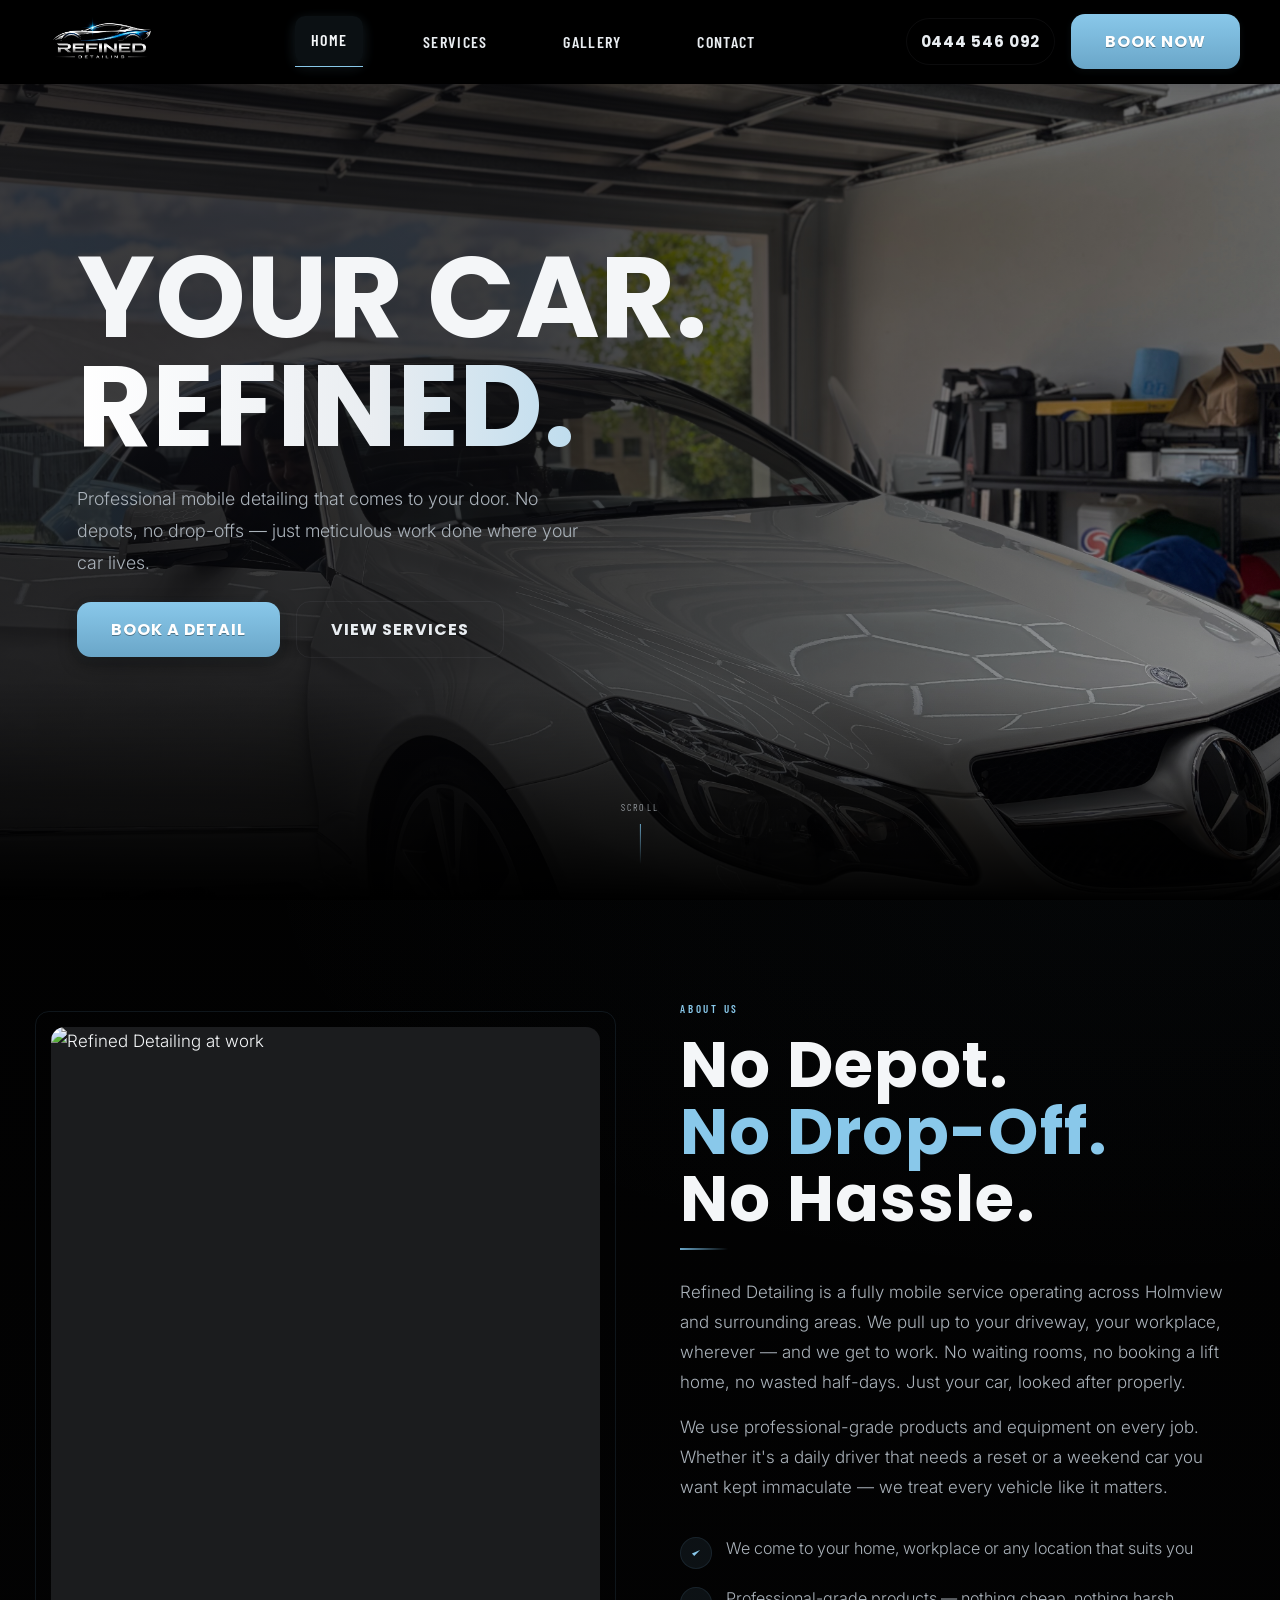
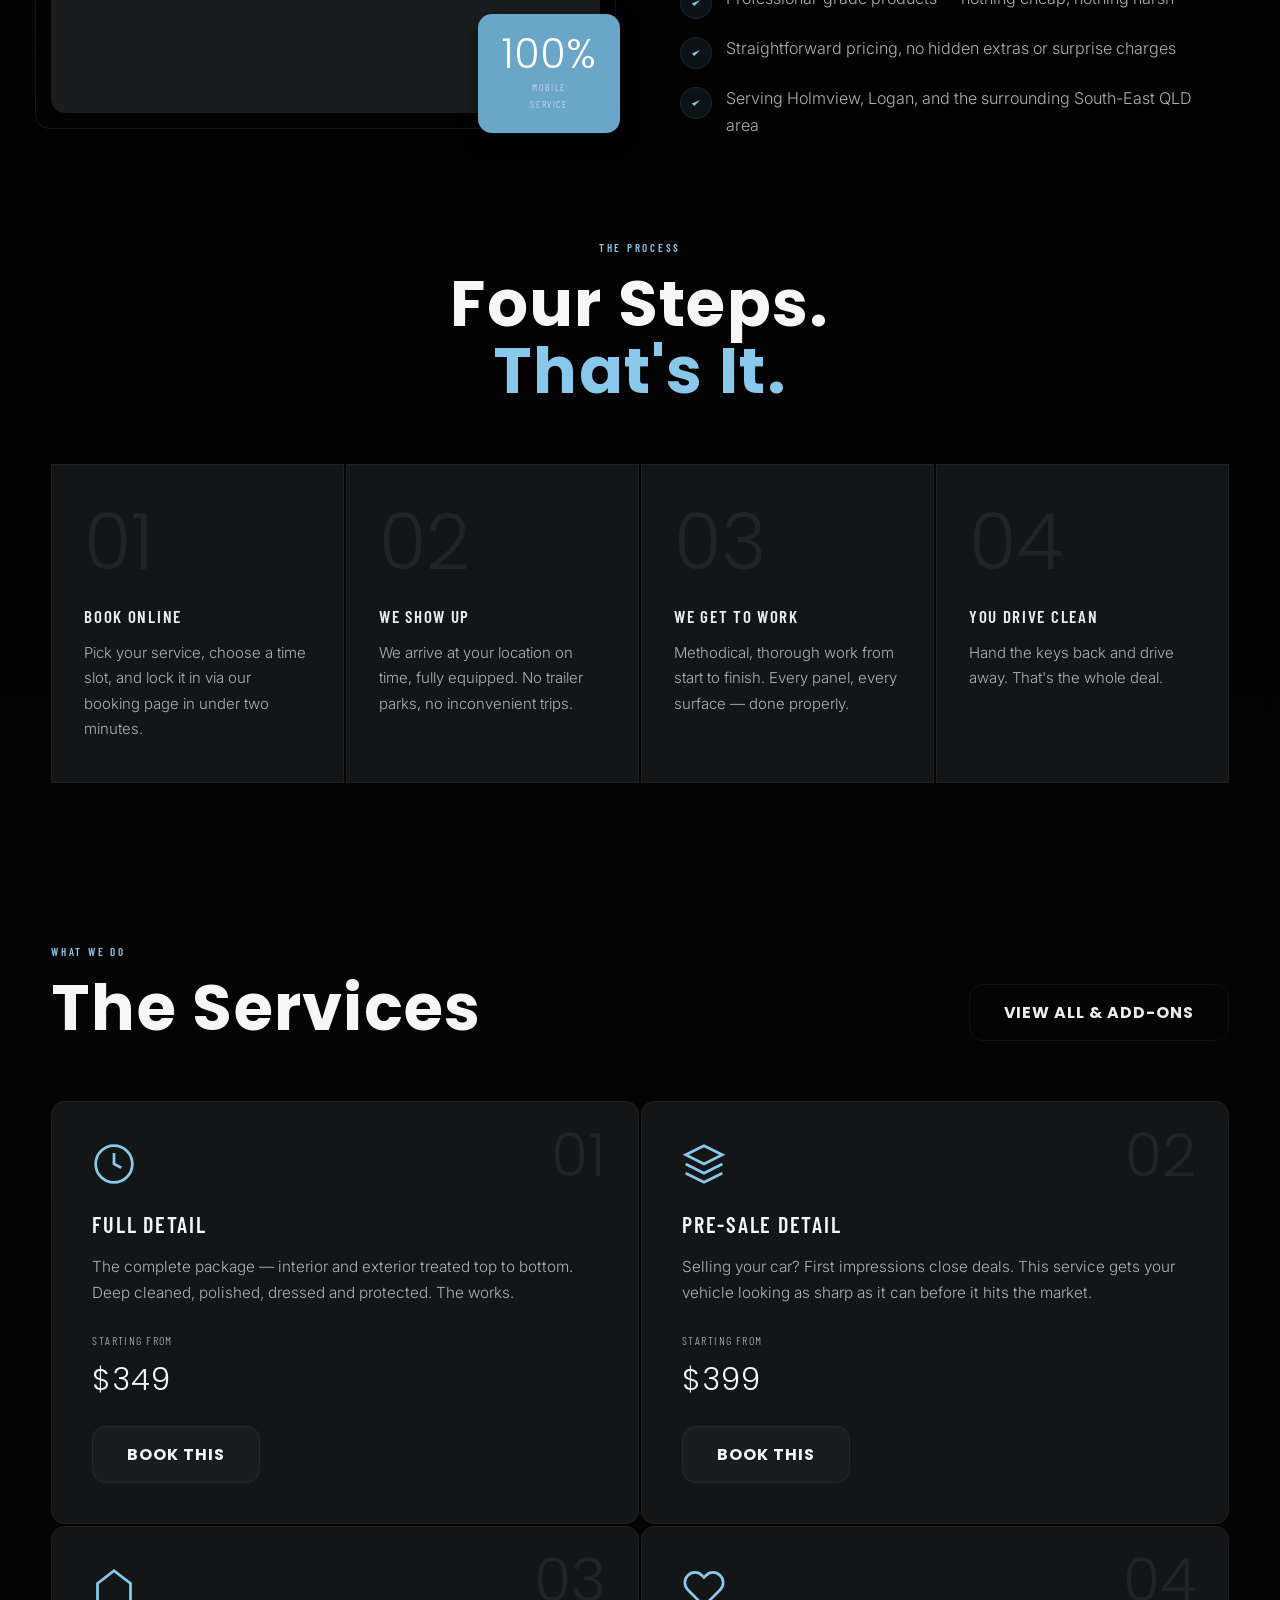
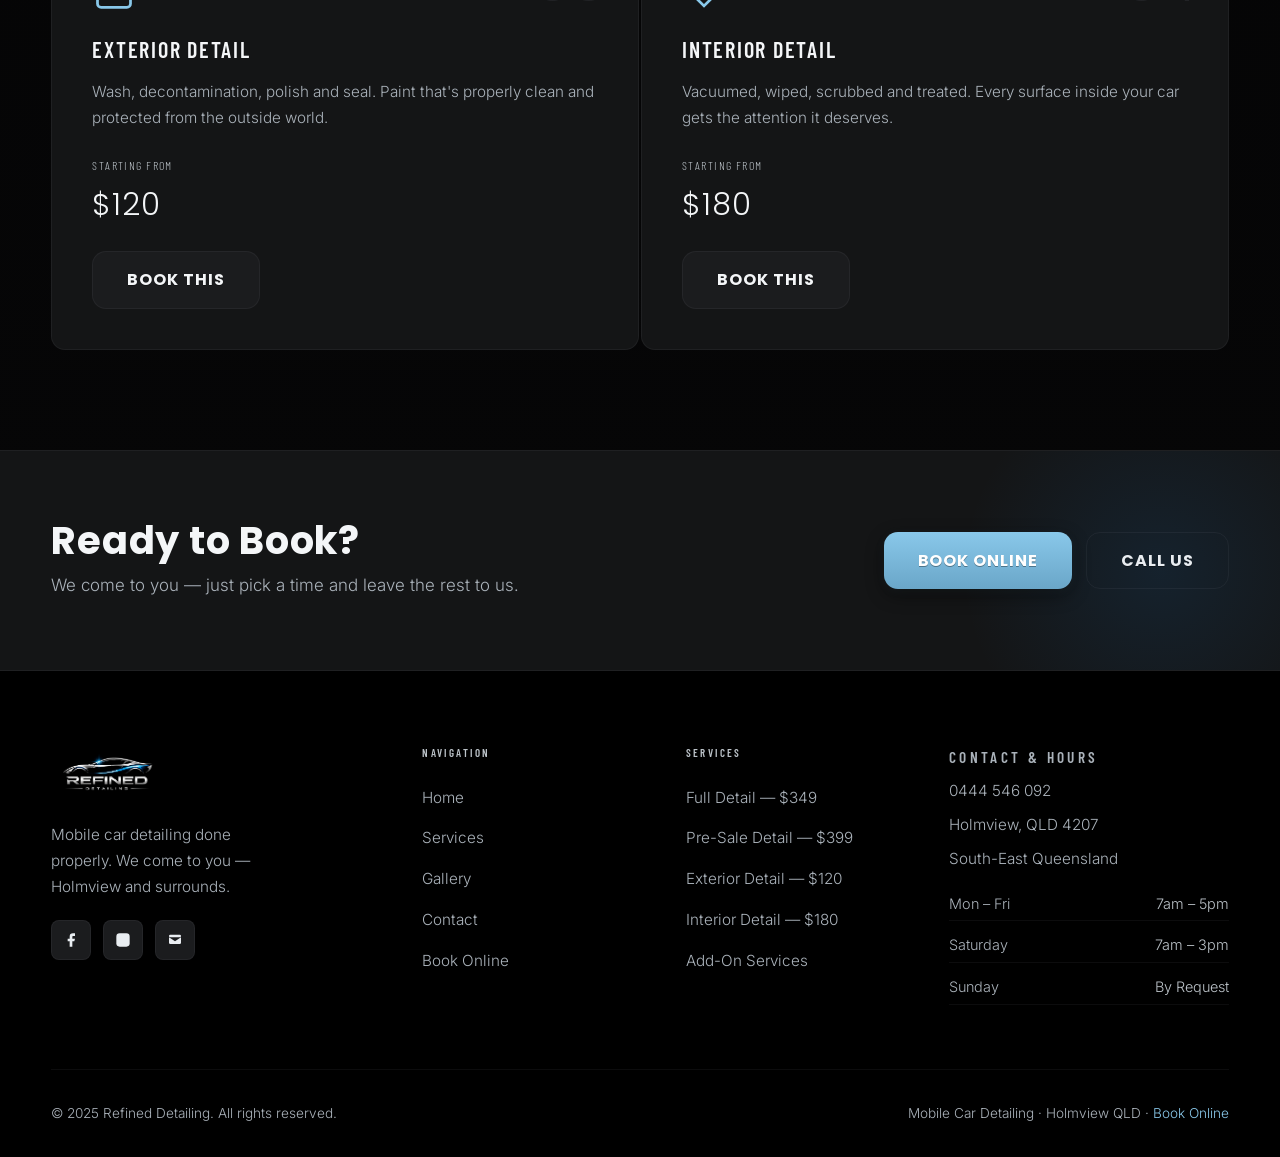
==== index.html @ c0182e7b "Add files via upload" ====
<!DOCTYPE html>
<html lang="en">
<head>
  <meta charset="UTF-8" />
  <meta name="viewport" content="width=device-width, initial-scale=1.0" />
  <title>Refined Detailing — Mobile Car Detailing, Holmview QLD</title>
  <meta name="description" content="Refined Detailing is a mobile car detailing service based in Holmview, QLD. We come to you — full details, paint enhancement, interior shampoo and more." />
  <link href="https://fonts.googleapis.com/css2?family=Inter:wght@300;400;600;700&family=Poppins:wght@500;700&family=Barlow+Condensed:wght@400;600&display=swap" rel="stylesheet">
  <link rel="stylesheet" href="styles.css" />
  <link rel="icon" href="/favicon.ico">
</head>
<body>

<!-- ── NAV ─────────────────────────────────────────────────── -->
<nav id="navbar">
  <div class="container nav-inner">
    <a href="index.html" class="nav-logo">
      <!-- PLACEHOLDER: logo.jpg -->
      <img src="logo.jpg" alt="Refined Detailing" onerror="this.style.display='none'; this.nextElementSibling.style.display='block';" />
      <span style="display:none; font-family:'Poppins',sans-serif; font-size:1.5rem; letter-spacing:0.06em; color:#f0f2f5;">Refined <span style="color:#3da0f5;">Detailing</span></span>
    </a>
    <ul class="nav-links">
      <li><a href="index.html">Home</a></li>
      <li><a href="services.html">Services</a></li>
      <li><a href="gallery.html">Gallery</a></li>
      <li><a href="contact.html">Contact</a></li>
    </ul>
    <div class="nav-cta">
      <a href="tel:0444546092" class="nav-phone btn btn-outline btn-phone">0444 546 092</a>
      <a href="https://picktime.com" target="_blank" rel="noopener" class="btn btn-primary">Book Now</a>
    </div>
    <button class="hamburger" id="hamburger" aria-label="Menu" aria-controls="mobileMenu" aria-expanded="false" type="button">
      <span></span><span></span><span></span>
    </button>
  </div>
</nav>

<!-- ── MOBILE MENU ─────────────────────────────────────────── -->
<div class="mobile-menu" id="mobileMenu">
  <a href="index.html">Home</a>
  <a href="services.html">Services</a>
  <a href="gallery.html">Gallery</a>
  <a href="contact.html">Contact</a>
  <a href="https://picktime.com" target="_blank" rel="noopener" class="btn btn-primary">Book Now</a>
</div>

<!-- ── HERO ────────────────────────────────────────────────── -->
<section class="hero">
  <!-- Hero video: uses local `her-banner.mov`. Falls back to a poster image if video unavailable. -->
  <video class="hero-video" autoplay muted loop playsinline preload="metadata" poster="home-banner.jpg" aria-hidden="true">
    <source src="hero-banner.mp4" type="video/quicktime">
    <!-- Fallback image for very old browsers -->
    <img src="home-banner.jpg" alt="Refined Detailing" />
  </video>
  <div class="hero-overlay"></div>
  <div class="hero-overlay-bottom"></div>

  <div class="container hero-content">
    <h1 class="hero-title reveal reveal-delay-1">
      YOUR CAR.<br>
      <span class="chrome-text">REFINED.</span>
    </h1>
    <p class="hero-desc reveal reveal-delay-2">
      Professional mobile detailing that comes to your door. No depots, no drop-offs — just meticulous work done where your car lives.
    </p>
    <div class="hero-actions reveal reveal-delay-3">
      <a href="https://picktime.com" target="_blank" rel="noopener" class="btn btn-primary">Book a Detail</a>
      <a href="services.html" class="btn btn-outline">View Services</a>
    </div>
  </div>

  <div class="hero-scroll">
    <span>Scroll</span>
    <div class="scroll-line"></div>
  </div>
</section>

<!-- Stats removed as requested -->

<!-- ── ABOUT ────────────────────────────────────────────────── -->
<section class="section" id="about">
  <div class="container">
    <div class="about-grid">
      <div class="about-image-wrap reveal">
        <!-- PLACEHOLDER: about-team.jpg — detailer at work, close-up of hands applying product or buffing a panel, natural light, real feel -->
        <img
          class="about-img"
          src="https://images.pexels.com/photos/3807517/pexels-photo-3807517.jpeg?auto=compress&cs=tinysrgb&w=800"
          alt="Refined Detailing at work"
          loading="lazy"
        />
        <div class="about-badge">
          <div class="about-badge-num">100%</div>
          <div class="about-badge-text">Mobile<br>Service</div>
        </div>
      </div>

      <div class="about-text reveal reveal-delay-2">
        <span class="label">About Us</span>
        <h2 class="heading">No Depot.<br><span>No Drop-Off.</span><br>No Hassle.</h2>
        <div class="chrome-line"></div>
        <p class="body-text">
          Refined Detailing is a fully mobile service operating across Holmview and surrounding areas. We pull up to your driveway, your workplace, wherever — and we get to work. No waiting rooms, no booking a lift home, no wasted half-days. Just your car, looked after properly.
        </p>
        <p class="body-text" style="margin-top:16px;">
          We use professional-grade products and equipment on every job. Whether it's a daily driver that needs a reset or a weekend car you want kept immaculate — we treat every vehicle like it matters.
        </p>
        <div class="about-points">
          <div class="about-point">
            <div class="about-point-icon">
              <svg viewBox="0 0 24 24"><path d="M5 13l4 4L19 7"/></svg>
            </div>
            <p>We come to your home, workplace or any location that suits you</p>
          </div>
          <div class="about-point">
            <div class="about-point-icon">
              <svg viewBox="0 0 24 24"><path d="M5 13l4 4L19 7"/></svg>
            </div>
            <p>Professional-grade products — nothing cheap, nothing harsh</p>
          </div>
          <div class="about-point">
            <div class="about-point-icon">
              <svg viewBox="0 0 24 24"><path d="M5 13l4 4L19 7"/></svg>
            </div>
            <p>Straightforward pricing, no hidden extras or surprise charges</p>
          </div>
          <div class="about-point">
            <div class="about-point-icon">
              <svg viewBox="0 0 24 24"><path d="M5 13l4 4L19 7"/></svg>
            </div>
            <p>Serving Holmview, Logan, and the surrounding South-East QLD area</p>
          </div>
        </div>
      </div>
    </div>
  </div>
</section>

<!-- ── HOW IT WORKS ─────────────────────────────────────────── -->
<section class="section-sm" style="padding-top:0;">
  <div class="container">
    <div style="text-align:center; margin-bottom:20px;" class="reveal">
      <span class="label">The Process</span>
      <h2 class="heading">Four Steps.<br><span>That's It.</span></h2>
    </div>
    <div class="process-steps">
      <div class="process-step reveal">
        <span class="process-step-num">01</span>
        <div class="process-step-title">Book Online</div>
        <p>Pick your service, choose a time slot, and lock it in via our booking page in under two minutes.</p>
      </div>
      <div class="process-step reveal reveal-delay-1">
        <span class="process-step-num">02</span>
        <div class="process-step-title">We Show Up</div>
        <p>We arrive at your location on time, fully equipped. No trailer parks, no inconvenient trips.</p>
      </div>
      <div class="process-step reveal reveal-delay-2">
        <span class="process-step-num">03</span>
        <div class="process-step-title">We Get to Work</div>
        <p>Methodical, thorough work from start to finish. Every panel, every surface — done properly.</p>
      </div>
      <div class="process-step reveal reveal-delay-3">
        <span class="process-step-num">04</span>
        <div class="process-step-title">You Drive Clean</div>
        <p>Hand the keys back and drive away. That's the whole deal.</p>
      </div>
    </div>
  </div>
</section>

<!-- ── SERVICES PREVIEW ─────────────────────────────────────── -->
<section class="section">
  <div class="container">
    <div style="display:flex; justify-content:space-between; align-items:flex-end; flex-wrap:wrap; gap:20px; margin-bottom:48px;" class="reveal">
      <div>
        <span class="label">What We Do</span>
        <h2 class="heading">The Services</h2>
      </div>
      <a href="services.html" class="btn btn-outline">View All &amp; Add-Ons</a>
    </div>
    <div class="services-preview-grid">

      <div class="service-card reveal">
        <span class="service-card-number">01</span>
        <div class="service-card-icon">
          <svg viewBox="0 0 24 24"><circle cx="12" cy="12" r="10"/><path d="M12 6v6l4 2"/></svg>
        </div>
        <div class="service-card-name">Full Detail</div>
        <p class="service-card-desc">The complete package — interior and exterior treated top to bottom. Deep cleaned, polished, dressed and protected. The works.</p>
        <div class="service-card-price">
          <span class="price-from">Starting from</span>
          $349
        </div>
        <a href="services.html#booking" style="display:inline-flex; margin-top:20px;" class="btn btn-dark">Book This</a>
      </div>

      <div class="service-card reveal reveal-delay-1">
        <span class="service-card-number">02</span>
        <div class="service-card-icon">
          <svg viewBox="0 0 24 24"><path d="M12 2L2 7l10 5 10-5-10-5z"/><path d="M2 17l10 5 10-5M2 12l10 5 10-5"/></svg>
        </div>
        <div class="service-card-name">Pre-Sale Detail</div>
        <p class="service-card-desc">Selling your car? First impressions close deals. This service gets your vehicle looking as sharp as it can before it hits the market.</p>
        <div class="service-card-price">
          <span class="price-from">Starting from</span>
          $399
        </div>
        <a href="services.html#booking" style="display:inline-flex; margin-top:20px;" class="btn btn-dark">Book This</a>
      </div>

      <div class="service-card reveal reveal-delay-2">
        <span class="service-card-number">03</span>
        <div class="service-card-icon">
          <svg viewBox="0 0 24 24"><path d="M3 9l9-7 9 7v11a2 2 0 01-2 2H5a2 2 0 01-2-2z"/></svg>
        </div>
        <div class="service-card-name">Exterior Detail</div>
        <p class="service-card-desc">Wash, decontamination, polish and seal. Paint that's properly clean and protected from the outside world.</p>
        <div class="service-card-price">
          <span class="price-from">Starting from</span>
          $120
        </div>
        <a href="services.html#booking" style="display:inline-flex; margin-top:20px;" class="btn btn-dark">Book This</a>
      </div>

      <div class="service-card reveal reveal-delay-3">
        <span class="service-card-number">04</span>
        <div class="service-card-icon">
          <svg viewBox="0 0 24 24"><path d="M20.84 4.61a5.5 5.5 0 00-7.78 0L12 5.67l-1.06-1.06a5.5 5.5 0 00-7.78 7.78l1.06 1.06L12 21.23l7.78-7.78 1.06-1.06a5.5 5.5 0 000-7.78z"/></svg>
        </div>
        <div class="service-card-name">Interior Detail</div>
        <p class="service-card-desc">Vacuumed, wiped, scrubbed and treated. Every surface inside your car gets the attention it deserves.</p>
        <div class="service-card-price">
          <span class="price-from">Starting from</span>
          $180
        </div>
        <a href="services.html#booking" style="display:inline-flex; margin-top:20px;" class="btn btn-dark">Book This</a>
      </div>

    </div>
  </div>
</section>

<!-- ── CTA BANNER ──────────────────────────────────────────── -->
<div class="cta-banner">
  <div class="container cta-banner-inner">
    <div class="cta-banner-text reveal">
      <h2 class="heading">Ready to Book?</h2>
      <p>We come to you — just pick a time and leave the rest to us.</p>
    </div>
    <div class="cta-banner-actions reveal reveal-delay-1">
      <a href="https://picktime.com" target="_blank" rel="noopener" class="btn btn-primary">Book Online</a>
      <a href="tel:0444546092" class="btn btn-outline">Call Us</a>
    </div>
  </div>
</div>

<!-- ── FOOTER ──────────────────────────────────────────────── -->
<footer>
  <div class="container">
    <div class="footer-grid">

      <div>
        <div class="footer-logo">
          <!-- PLACEHOLDER: logo.jpg -->
          <img src="logo.jpg" alt="Refined Detailing" onerror="this.style.display='none';" />
        </div>
        <p class="footer-tagline">Mobile car detailing done properly. We come to you — Holmview and surrounds.</p>
        <div class="social-links" style="margin-top:20px;">
          <a href="https://facebook.com/refineddetailing" target="_blank" rel="noopener noreferrer" class="social-link" aria-label="Facebook">
            <svg viewBox="0 0 24 24" aria-hidden="true"><path d="M18 2h-3a5 5 0 00-5 5v3H7v4h3v8h4v-8h3l1-4h-4V7a1 1 0 011-1h3z"/></svg>
          </a>
          <a href="https://instagram.com/refineddetailing" target="_blank" rel="noopener noreferrer" class="social-link" aria-label="Instagram">
            <svg viewBox="0 0 24 24" aria-hidden="true"><rect x="2" y="2" width="20" height="20" rx="5" ry="5"/><path d="M16 11.37A4 4 0 1112.63 8 4 4 0 0116 11.37z"/><line x1="17.5" y1="6.5" x2="17.51" y2="6.5"/></svg>
          </a>
          <a href="mailto:info@refineddetailing.com" class="social-link" aria-label="Email">
            <svg viewBox="0 0 24 24" aria-hidden="true"><path d="M3 8l9 6 9-6v8a2 2 0 0 1-2 2H5a2 2 0 0 1-2-2z"/><path d="M21 6a2 2 0 0 1-2 2H5a2 2 0 0 1-2-2V6a2 2 0 0 1 2-2h14a2 2 0 0 1 2 2z"/></svg>
          </a>
        </div>
      </div>

      <div>
        <p class="footer-heading">Navigation</p>
        <ul class="footer-links">
          <li><a href="index.html">Home</a></li>
          <li><a href="services.html">Services</a></li>
          <li><a href="gallery.html">Gallery</a></li>
          <li><a href="contact.html">Contact</a></li>
          <li><a href="https://picktime.com" target="_blank" rel="noopener">Book Online</a></li>
        </ul>
      </div>

      <div>
        <p class="footer-heading">Services</p>
        <ul class="footer-links">
          <li><a href="services.html">Full Detail — $349</a></li>
          <li><a href="services.html">Pre-Sale Detail — $399</a></li>
          <li><a href="services.html">Exterior Detail — $120</a></li>
          <li><a href="services.html">Interior Detail — $180</a></li>
          <li><a href="services.html">Add-On Services</a></li>
        </ul>
      </div>

      <div class="footer-contact">
        <p class="footer-heading">Contact &amp; Hours</p>
        <p><a href="tel:0444546092">0444 546 092</a></p>
        <p>Holmview, QLD 4207</p>
        <p>South-East Queensland</p>
        <div class="footer-hours-grid" style="margin-top:16px;">
          <p>Mon – Fri <span>7am – 5pm</span></p>
          <p>Saturday <span>7am – 3pm</span></p>
          <p>Sunday <span>By Request</span></p>
        </div>
      </div>

    </div>

    <div class="footer-bottom">
      <p>&copy; 2025 Refined Detailing. All rights reserved.</p>
      <p>Mobile Car Detailing · Holmview QLD · <a href="https://picktime.com" target="_blank" rel="noopener">Book Online</a></p>
    </div>
  </div>
</footer>

<script src="main.js"></script>
</body>
</html>
---- styles.css ----
/* ============================================================
   REFINED DETAILING — styles.css
   ============================================================ */

@import url('https://fonts.googleapis.com/css2?family=Inter:wght@300;400;600;700&family=Poppins:wght@500;700&family=Barlow+Condensed:wght@400;600&display=swap');

/* ── CSS Variables ─────────────────────────────────────────── */
:root {
  /* darker, slightly warmer base for a refined metallic look */
  --black:       #000000;
  --dark:        #070708;
  --dark-2:      #141516;
  --dark-3:      #1b1c1e;
  --dark-4:      #222326;

  /* chrome/metal tones */
  --chrome:      #e9edf1;
  --chrome-dim:  #bcc3c9;

  /* muted steel-blue accent (subtle, not neon) */
  --blue:        #6aa6c8;
  --blue-bright: #89c8ea;
  --blue-glow:   rgba(137,200,234,0.08);
  --blue-glow-strong: rgba(137,200,234,0.18);

  --white:       #f4f6f8;
  --white-dim:   #aab2ba;
  --border:      rgba(200, 205, 214, 0.06);
  --border-blue: rgba(106,166,200,0.12);

  --font-display: 'Poppins', sans-serif;
  --font-cond:    'Barlow Condensed', sans-serif;
  --font-body:    'Inter', sans-serif;

  --radius:    8px;
  --radius-lg: 14px;
  --transition: 0.28s cubic-bezier(0.4, 0, 0.2, 1);
  --nav-h:     84px;
}

/* ── Reset ──────────────────────────────────────────────────── */
*, *::before, *::after { box-sizing: border-box; margin: 0; padding: 0; }

html { scroll-behavior: smooth; font-size: 17px; }

body {
  background: radial-gradient(800px 400px at 12% 10%, rgba(137,200,234,0.04), transparent),
              radial-gradient(900px 420px at 88% 20%, rgba(106,166,200,0.03), transparent),
              linear-gradient(180deg, var(--black) 0%, var(--dark) 100%);
  color: var(--white);
  font-family: var(--font-body);
  font-weight: 300;
  line-height: 1.7;
  overflow-x: hidden;
  -webkit-font-smoothing: antialiased;
}

img { display: block; max-width: 100%; }
a  { text-decoration: none; color: inherit; }
ul { list-style: none; }
button { cursor: pointer; border: none; background: none; font-family: inherit; }

/* ── Utility ────────────────────────────────────────────────── */
.container    { width: 92%; max-width: 1200px; margin: 0 auto; }
.section      { padding: 100px 0; }
.section-sm   { padding: 60px 0; }

.label {
  font-family: var(--font-cond);
  font-size: 11px;
  font-weight: 600;
  letter-spacing: 0.25em;
  text-transform: uppercase;
  color: var(--blue-bright);
  display: block;
  margin-bottom: 12px;
}

.heading {
  font-family: var(--font-display);
  font-size: clamp(2.6rem, 5vw, 4.6rem);
  line-height: 1.05;
  color: var(--white);
  letter-spacing: 0.02em;
}

.heading span { color: var(--blue-bright); }

.subheading {
  font-family: var(--font-cond);
  font-size: clamp(1.4rem, 2.5vw, 1.9rem);
  font-weight: 500;
  letter-spacing: 0.06em;
  text-transform: uppercase;
  color: var(--chrome);
}

.body-text {
  font-size: 1rem;
  color: var(--white-dim);
  line-height: 1.75;
  font-weight: 300;
}

/* ── Buttons ────────────────────────────────────────────────── */
.btn {
  display: inline-flex;
  align-items: center;
  gap: 10px;
  font-family: var(--font-display);
  font-size: 16px;
  font-weight: 700;
  letter-spacing: 0.06em;
  text-transform: uppercase;
  padding: 14px 34px;
  border-radius: var(--radius-lg);
  transition: var(--transition);
  position: relative;
  overflow: hidden;
  text-shadow: 0 1px 0 rgba(0,0,0,0.35);
}

.btn-primary {
  background: linear-gradient(180deg, var(--blue-bright) 0%, var(--blue) 100%);
  color: #fff;
  box-shadow: 0 6px 18px rgba(0,0,0,0.45), 0 2px 10px var(--blue-glow);
}
.btn-primary:hover {
  background: linear-gradient(180deg, var(--blue) 0%, var(--blue-bright) 100%);
  box-shadow: 0 10px 30px rgba(0,0,0,0.45), 0 6px 18px var(--blue-glow-strong);
  transform: translateY(-2px);
}

.btn-outline {
  background: transparent;
  color: var(--chrome);
  border: 1px solid var(--border);
}
.btn-outline:hover {
  border-color: var(--blue);
  color: var(--blue-bright);
  background: var(--blue-glow);
  transform: translateY(-2px);
}

.btn-dark {
  background: var(--dark-3);
  color: var(--white);
  border: 1px solid var(--border);
}
.btn-dark:hover {
  background: var(--dark-4);
  border-color: var(--blue);
  box-shadow: 0 8px 26px rgba(0,0,0,0.45), 0 2px 8px var(--blue-glow);
  transform: translateY(-2px);
}

/* Compact phone button variant (used in the header) */
.btn-phone {
  padding: 10px 18px;
  border-radius: 999px;
  font-size: 15px;
  letter-spacing: 0.08em;
  text-transform: uppercase;
  min-height: 40px;
}

.nav-cta .btn-phone { padding-left:14px; padding-right:14px; }

/* ── Divider ────────────────────────────────────────────────── */
.chrome-line {
  width: 48px;
  height: 2px;
  background: linear-gradient(90deg, var(--blue), transparent);
  margin: 16px 0 28px;
}

/* ── Nav ────────────────────────────────────────────────────── */
#navbar {
  position: fixed;
  top: 0; left: 0; right: 0;
  z-index: 1000;
  height: var(--nav-h);
  display: flex;
  align-items: center;
  transition: var(--transition);
  border-bottom: 1px solid #000;
  background: #000;
}

#navbar.scrolled {
  background: #000;
  border-bottom-color: #000;
  height: 60px;
  box-shadow: 0 4px 30px rgba(0,0,0,0.4);
}

.nav-inner {
  display: flex;
  align-items: center;
  justify-content: space-between;
  width: 100%;
}

.nav-logo img {
  height: 68px;
  width: auto;
  transition: var(--transition);
}
#navbar.scrolled .nav-logo img { height: 57px; }

.nav-links {
  display: flex;
  align-items: center;
  gap: 44px;
}

.nav-links a {
  font-family: var(--font-cond);
  font-size: 16px;
  font-weight: 600;
  letter-spacing: 0.08em;
  text-transform: uppercase;
  color: var(--chrome);
  transition: var(--transition);
  position: relative;
  display: inline-flex;
  align-items: center;
  padding: 10px 16px;
  border-radius: 10px;
}

.nav-links a::after {
  content: '';
  position: absolute;
  bottom: -4px; left: 0; right: 100%;
  height: 1px;
  background: var(--blue-bright);
  transition: right var(--transition);
}

.nav-links a:hover,
.nav-links a.active {
  color: var(--white);
  background: var(--blue-glow);
  box-shadow: 0 10px 26px rgba(0,0,0,0.45), 0 4px 14px var(--blue-glow-strong);
  transform: translateY(-2px);
}

.nav-links a:hover::after,
.nav-links a.active::after {
  right: 0;
}

.nav-cta {
  display: flex;
  align-items: center;
  gap: 16px;
}

.nav-phone {
  font-family: var(--font-display);
  font-size: 15px;
  font-weight: 700;
  letter-spacing: 0.06em;
  color: var(--chrome);
  transition: var(--transition);
}
.nav-phone:hover { color: var(--blue-bright); }

/* Hamburger */
.hamburger {
  display: none;
  flex-direction: column;
  justify-content: center;
  gap: 6px;
  width: 52px;
  height: 52px;
  padding: 10px;
  border-radius: 10px;
  background: transparent;
  align-items: center;
  z-index: 1101;
}

.hamburger span {
  display: block;
  height: 2.5px;
  width: 28px;
  background: var(--chrome);
  transition: var(--transition);
  transform-origin: center;
  border-radius: 2px;
}

.hamburger.open span:nth-child(1) { transform: translateY(6.5px) rotate(45deg); }
.hamburger.open span:nth-child(2) { opacity: 0; transform: scaleX(0); }
.hamburger.open span:nth-child(3) { transform: translateY(-6.5px) rotate(-45deg); }

/* Mobile Overlay */
.mobile-menu {
  position: fixed;
  inset: 0;
  z-index: 999;
  background: rgba(5, 5, 7, 0.97);
  backdrop-filter: blur(20px);
  display: flex;
  flex-direction: column;
  align-items: center;
  justify-content: center;
  gap: 40px;
  opacity: 0;
  pointer-events: none;
  transition: opacity 0.4s ease;
}

.mobile-menu.open {
  opacity: 1;
  pointer-events: all;
}

.mobile-menu a {
  font-family: var(--font-display);
  font-size: 2.8rem;
  letter-spacing: 0.06em;
  color: var(--chrome-dim);
  transition: color 0.3s;
}
.mobile-menu a:hover { color: var(--white); }

.mobile-menu .btn { font-size: 13px; }

/* place social icons in the mobile overlay */
.mobile-menu .social-links {
  position: absolute;
  bottom: 48px;
  left: 50%;
  transform: translateX(-50%);
}

.hamburger:focus { outline: none; box-shadow: 0 0 0 8px var(--blue-glow); }


/* ── Hero ───────────────────────────────────────────────────── */
.hero {
  position: relative;
  height: 100vh;
  min-height: 720px;
  display: flex;
  align-items: center;
  overflow: hidden;
  background: transparent;
}

.hero-bg {
  position: absolute;
  inset: 0;
  background: var(--dark) center/cover no-repeat;
  animation: kenBurns 18s ease-in-out infinite alternate;
  will-change: transform;
  filter: brightness(1.08) contrast(1.02);
  z-index: 0;
}

.hero-video {
  position: absolute;
  inset: 0;
  width: 100%;
  height: 100%;
  object-fit: cover;
  object-position: center 45%;
  transform: scale(1.06);
  filter: brightness(0.78) saturate(0.95);
  z-index: 0;
}

.hero-overlay { position: absolute; inset: 0; z-index: 1; }
.hero-overlay-bottom { position: absolute; bottom:0; left:0; right:0; height:220px; z-index:1; }

.hero-overlay { background: linear-gradient(100deg, rgba(5,5,7,0.72) 40%, rgba(5,5,7,0.35) 75%, rgba(5,5,7,0.08) 100%); }
.hero-overlay-bottom { background: linear-gradient(to top, var(--black), transparent); }

.hero-content { position: relative; z-index: 2; max-width: 720px; margin-left: 6%; }

.hero-eyebrow { display:flex; align-items:center; gap:12px; margin-bottom:18px; }
.hero-eyebrow .dot { width:6px; height:6px; border-radius:50%; background:var(--blue-bright); box-shadow:0 0 6px var(--blue-glow); }
.hero-eyebrow span { font-family:var(--font-cond); font-size:11px; font-weight:600; letter-spacing:0.24em; color:var(--chrome-dim); text-transform:uppercase; }

.hero-title { font-family: var(--font-display); font-size: clamp(4.2rem, 9vw, 8rem); line-height: 0.95; color: var(--white); margin-bottom: 22px; }
.hero-title .chrome-text { background: linear-gradient(90deg, #fff 0%, var(--chrome) 30%, var(--blue-bright) 75%, #fff 100%); background-size: 200% auto; -webkit-background-clip: text; -webkit-text-fill-color: transparent; background-clip:text; animation: shineText 4s linear infinite; }

@keyframes shineText { to { background-position: 200% center; } }

.hero-desc { font-size: 1.05rem; color: var(--white-dim); max-width: 520px; margin-bottom: 22px; line-height: 1.8; }

/* dark panel behind description & actions to match reference */
.hero-actions { display:flex; gap:16px; align-items:center; }

.hero-scroll { position: absolute; bottom:36px; left:50%; transform: translateX(-50%); z-index:2; display:flex; flex-direction:column; align-items:center; gap:8px; }

.hero-scroll span { font-family:var(--font-cond); font-size:10px; letter-spacing:0.22em; color:var(--chrome-dim); text-transform:uppercase; }
.scroll-line { width:1px; height:40px; background: linear-gradient(to bottom, var(--blue), transparent); animation: scrollPulse 2s ease-in-out infinite; }

@keyframes scrollPulse { 0%,100%{opacity:0.35} 50%{opacity:1} }


/* Stats removed */

/* ── About (Home) ───────────────────────────────────────────── */
.about-grid {
  display: grid;
  grid-template-columns: 1fr 1fr;
  gap: 80px;
  align-items: center;
}

.about-image-wrap {
  position: relative;
}

.about-image-wrap::before {
  content: '';
  position: absolute;
  inset: -16px;
  border: 1px solid var(--border-blue);
  border-radius: var(--radius-lg);
  pointer-events: none;
}

.about-img {
  width: 100%;
  aspect-ratio: 4/5;
  object-fit: cover;
  border-radius: var(--radius-lg);
  /* PLACEHOLDER: about-team.jpg */
  background: var(--dark-3);
  display: block;
}

.about-badge {
  position: absolute;
  bottom: -20px;
  right: -20px;
  background: var(--blue);
  border-radius: var(--radius-lg);
  padding: 20px 24px;
  text-align: center;
  box-shadow: 0 8px 20px rgba(0,0,0,0.45);
}

.about-badge-num {
  font-family: var(--font-display);
  font-size: 2.4rem;
  line-height: 1;
  color: #fff;
}

.about-badge-text {
  font-family: var(--font-cond);
  font-size: 10px;
  letter-spacing: 0.16em;
  text-transform: uppercase;
  color: rgba(255,255,255,0.75);
  margin-top: 4px;
}

.about-points {
  margin-top: 32px;
  display: flex;
  flex-direction: column;
  gap: 16px;
}

.about-point {
  display: flex;
  gap: 14px;
  align-items: flex-start;
}

.about-point-icon {
  flex-shrink: 0;
  width: 32px;
  height: 32px;
  border-radius: 50%;
  background: var(--blue-glow);
  border: 1px solid var(--border-blue);
  display: flex;
  align-items: center;
  justify-content: center;
  margin-top: 2px;
}

.about-point-icon svg {
  width: 14px;
  height: 14px;
  fill: var(--blue-bright);
}

.about-point p {
  font-size: 0.95rem;
  color: var(--white-dim);
}

/* ── Services Preview (Home) ────────────────────────────────── */
.services-preview-grid {
  display: grid;
  grid-template-columns: repeat(2, 1fr);
  gap: 2px;
  margin-top: 60px;
}

/* ── Service Card ───────────────────────────────────────────── */
.service-card {
  background: var(--dark-2);
  border: 1px solid var(--border);
  border-radius: var(--radius-lg);
  padding: 40px;
  position: relative;
  overflow: hidden;
  transition: var(--transition);
  cursor: default;
}

.service-card::before {
  content: '';
  position: absolute;
  top: 0; left: 0; right: 0;
  height: 2px;
  background: linear-gradient(90deg, var(--blue), var(--blue-bright));
  transform: scaleX(0);
  transform-origin: left;
  transition: transform 0.4s ease;
}

.service-card:hover {
  background: var(--dark-3);
  border-color: var(--border-blue);
  transform: translateY(-4px);
  box-shadow: 0 12px 34px rgba(0,0,0,0.55);
}

.service-card:hover::before { transform: scaleX(1); }

.service-card-number {
  font-family: var(--font-display);
  font-size: 3.5rem;
  line-height: 1;
  color: var(--dark-4);
  position: absolute;
  top: 24px;
  right: 32px;
  user-select: none;
  transition: color var(--transition);
}

.service-card:hover .service-card-number {
  color: var(--dark-4);
}

.service-card-icon {
  width: 44px;
  height: 44px;
  margin-bottom: 20px;
}

.service-card-icon svg {
  width: 100%;
  height: 100%;
  fill: none;
  stroke: var(--blue-bright);
  stroke-width: 1.5;
}

.service-card-name {
  font-family: var(--font-cond);
  font-size: 1.3rem;
  font-weight: 600;
  letter-spacing: 0.08em;
  text-transform: uppercase;
  color: var(--white);
  margin-bottom: 10px;
}

.service-card-desc {
  font-size: 0.9rem;
  color: var(--white-dim);
  line-height: 1.7;
  margin-bottom: 24px;
}

.service-card-price {
  font-family: var(--font-display);
  font-size: 1.8rem;
  color: var(--white);
  letter-spacing: 0.03em;
}

.service-card-price .price-from {
  font-family: var(--font-cond);
  font-size: 12px;
  color: var(--chrome-dim);
  letter-spacing: 0.12em;
  display: block;
  text-transform: uppercase;
  margin-bottom: 4px;
}

/* ── Add-Ons ────────────────────────────────────────────────── */
.addons-grid {
  display: grid;
  grid-template-columns: repeat(3, 1fr);
  gap: 16px;
  margin-top: 48px;
}

.addon-item {
  background: var(--dark-2);
  border: 1px solid var(--border);
  border-radius: var(--radius);
  padding: 24px;
  display: flex;
  justify-content: space-between;
  align-items: center;
  transition: var(--transition);
}

.addon-item:hover {
  border-color: var(--border-blue);
  background: var(--dark-3);
  transform: translateY(-2px);
}

.addon-name {
  font-family: var(--font-cond);
  font-size: 0.95rem;
  font-weight: 500;
  letter-spacing: 0.06em;
  text-transform: uppercase;
  color: var(--chrome);
}

.addon-price {
  font-family: var(--font-display);
  font-size: 1.2rem;
  color: var(--blue-bright);
}

/* ── Gallery ────────────────────────────────────────────────── */
.gallery-filters {
  display: flex;
  gap: 8px;
  margin-bottom: 40px;
  flex-wrap: wrap;
}

.filter-btn {
  font-family: var(--font-cond);
  font-size: 12px;
  font-weight: 500;
  letter-spacing: 0.16em;
  text-transform: uppercase;
  padding: 10px 22px;
  border-radius: var(--radius);
  border: 1px solid var(--border);
  color: var(--chrome-dim);
  background: transparent;
  transition: var(--transition);
  cursor: pointer;
}

.filter-btn:hover,
.filter-btn.active {
  background: var(--blue);
  border-color: var(--blue);
  color: #fff;
  box-shadow: 0 0 16px rgba(30, 127, 212, 0.3);
}

.gallery-grid {
  display: grid;
  grid-template-columns: repeat(3, 1fr);
  gap: 12px;
}

.gallery-item {
  position: relative;
  overflow: hidden;
  border-radius: var(--radius);
  cursor: pointer;
  aspect-ratio: 4/3;
  background: var(--dark-3);
}

.gallery-item img {
  width: 100%;
  height: 100%;
  object-fit: cover;
  transition: transform 0.6s ease;
  display: block;
}

.gallery-item:hover img {
  transform: scale(1.06);
}

.gallery-item-overlay {
  position: absolute;
  inset: 0;
  background: linear-gradient(to top, rgba(5,5,7,0.85) 0%, transparent 50%);
  opacity: 0;
  transition: var(--transition);
  display: flex;
  align-items: flex-end;
  padding: 20px;
}

.gallery-item:hover .gallery-item-overlay {
  opacity: 1;
}

.gallery-item-label {
  font-family: var(--font-cond);
  font-size: 13px;
  font-weight: 500;
  letter-spacing: 0.1em;
  text-transform: uppercase;
  color: var(--white);
}

.gallery-zoom-icon {
  position: absolute;
  top: 50%;
  left: 50%;
  transform: translate(-50%, -50%) scale(0.7);
  opacity: 0;
  transition: var(--transition);
  background: rgba(30, 127, 212, 0.8);
  border-radius: 50%;
  width: 44px;
  height: 44px;
  display: flex;
  align-items: center;
  justify-content: center;
}

.gallery-item:hover .gallery-zoom-icon {
  opacity: 1;
  transform: translate(-50%, -50%) scale(1);
}

.gallery-zoom-icon svg {
  width: 18px;
  height: 18px;
  fill: none;
  stroke: #fff;
  stroke-width: 2;
}

/* ── Lightbox ───────────────────────────────────────────────── */
.lightbox {
  position: fixed;
  inset: 0;
  z-index: 2000;
  background: rgba(0,0,0,0.92);
  backdrop-filter: blur(12px);
  display: flex;
  align-items: center;
  justify-content: center;
  opacity: 0;
  pointer-events: none;
  transition: opacity 0.3s ease;
}

.lightbox.open {
  opacity: 1;
  pointer-events: all;
}

.lightbox-img {
  max-width: 90vw;
  max-height: 85vh;
  object-fit: contain;
  border-radius: var(--radius);
  box-shadow: 0 0 60px rgba(0,0,0,0.6);
}

.lightbox-close {
  position: absolute;
  top: 24px; right: 24px;
  width: 44px; height: 44px;
  border-radius: 50%;
  background: var(--dark-3);
  border: 1px solid var(--border);
  display: flex;
  align-items: center;
  justify-content: center;
  cursor: pointer;
  transition: var(--transition);
}

.lightbox-close:hover { background: var(--dark-4); border-color: var(--blue); }

.lightbox-close svg {
  width: 18px; height: 18px;
  fill: none;
  stroke: var(--white);
  stroke-width: 2;
}

.lightbox-nav {
  position: absolute;
  top: 50%;
  transform: translateY(-50%);
  display: flex;
  justify-content: space-between;
  width: 96%;
  pointer-events: none;
}

.lightbox-btn {
  pointer-events: all;
  width: 48px; height: 48px;
  border-radius: 50%;
  background: rgba(13,13,18,0.7);
  border: 1px solid var(--border);
  display: flex;
  align-items: center;
  justify-content: center;
  cursor: pointer;
  transition: var(--transition);
}

.lightbox-btn:hover { background: var(--blue); border-color: var(--blue); }

.lightbox-btn svg {
  width: 20px; height: 20px;
  fill: none;
  stroke: var(--white);
  stroke-width: 2;
}

/* ── Contact ────────────────────────────────────────────────── */
.contact-grid {
  display: grid;
  grid-template-columns: 1fr 1.2fr;
  gap: 60px;
  align-items: start;
}

.contact-details {
  display: flex;
  flex-direction: column;
  gap: 28px;
}

.contact-item {
  display: flex;
  gap: 18px;
  align-items: flex-start;
  padding: 24px;
  background: var(--dark-2);
  border: 1px solid var(--border);
  border-radius: var(--radius-lg);
  transition: var(--transition);
}

.contact-item:hover {
  border-color: var(--border-blue);
  background: var(--dark-3);
}

.contact-icon {
  flex-shrink: 0;
  width: 42px; height: 42px;
  border-radius: var(--radius);
  background: var(--blue-glow);
  border: 1px solid var(--border-blue);
  display: flex;
  align-items: center;
  justify-content: center;
}

.contact-icon svg {
  width: 18px; height: 18px;
  fill: none;
  stroke: var(--blue-bright);
  stroke-width: 1.8;
}

.contact-item-label {
  font-family: var(--font-cond);
  font-size: 11px;
  font-weight: 600;
  letter-spacing: 0.2em;
  text-transform: uppercase;
  color: var(--chrome-dim);
  margin-bottom: 4px;
}

.contact-item-value {
  font-size: 1rem;
  color: var(--white);
  font-weight: 400;
}

.contact-item-value a {
  color: var(--white);
  transition: color var(--transition);
}

.contact-item-value a:hover { color: var(--blue-bright); }

.map-wrap {
  position: relative;
  border-radius: var(--radius-lg);
  overflow: hidden;
  border: 1px solid var(--border);
  height: 420px;
}

.map-wrap iframe {
  width: 100%;
  height: 100%;
  border: 0;
  filter: grayscale(100%) invert(90%) hue-rotate(170deg) brightness(0.65) contrast(1.1);
}

.social-links {
  display: flex;
  gap: 12px;
  margin-top: 8px;
}

.social-link {
  width: 40px; height: 40px;
  border-radius: var(--radius);
  background: var(--dark-3);
  border: 1px solid var(--border);
  display: flex;
  align-items: center;
  justify-content: center;
  transition: var(--transition);
}

.social-link:hover {
  background: var(--blue);
  border-color: var(--blue);
  transform: translateY(-2px);
  box-shadow: 0 4px 16px rgba(30,127,212,0.35);
}

.social-link svg {
  width: 16px; height: 16px;
  fill: var(--chrome);
  transition: fill var(--transition);
}

.social-link:hover svg { fill: #fff; }

/* ── CTA Banner ─────────────────────────────────────────────── */
.cta-banner {
  background: var(--dark-2);
  border-top: 1px solid var(--border);
  border-bottom: 1px solid var(--border);
  padding: 70px 0;
  position: relative;
  overflow: hidden;
}

.cta-banner::before {
  content: '';
  position: absolute;
  top: -80px; right: -80px;
  width: 400px; height: 400px;
  border-radius: 50%;
  background: radial-gradient(circle, rgba(30,127,212,0.12) 0%, transparent 70%);
  pointer-events: none;
}

.cta-banner-inner {
  display: flex;
  align-items: center;
  justify-content: space-between;
  gap: 40px;
}

.cta-banner-text .heading { font-size: clamp(1.8rem, 3vw, 2.8rem); }

.cta-banner-text p {
  color: var(--white-dim);
  margin-top: 10px;
  font-size: 1rem;
}

.cta-banner-actions {
  display: flex;
  gap: 14px;
  flex-shrink: 0;
}

/* ── Footer ─────────────────────────────────────────────────── */
footer {
  background: #000;
  border-top: 1px solid #000;
  padding: 72px 0 32px;
}

.footer-grid {
  display: grid;
  grid-template-columns: 1.5fr 1fr 1fr 1.3fr;
  gap: 48px;
  margin-bottom: 56px;
}

.footer-logo img {
  height: 62px;
  margin-bottom: 16px;
}

.footer-tagline {
  font-size: 0.9rem;
  color: var(--white-dim);
  line-height: 1.7;
  max-width: 240px;
}

.footer-heading {
  font-family: var(--font-cond);
  font-size: 11px;
  font-weight: 600;
  letter-spacing: 0.22em;
  text-transform: uppercase;
  color: var(--chrome-dim);
  margin-bottom: 20px;
}

.footer-links {
  display: flex;
  flex-direction: column;
  gap: 12px;
}

.footer-links a {
  font-size: 0.9rem;
  color: var(--white-dim);
  transition: color var(--transition);
}

.footer-links a:hover { color: var(--blue-bright); }

.footer-contact p {
  font-size: 0.9rem;
  color: var(--white-dim);
  margin-bottom: 8px;
}

.footer-contact a {
  color: var(--white-dim);
  transition: color var(--transition);
}

.footer-contact a:hover { color: var(--blue-bright); }

.footer-hours-grid {
  margin-top: 12px;
}

.footer-hours-grid p {
  display: flex;
  justify-content: space-between;
  font-size: 0.85rem;
  color: var(--white-dim);
  padding: 4px 0;
  border-bottom: 1px solid var(--border);
}

.footer-hours-grid p span { color: var(--chrome-dim); }

.footer-bottom {
  display: flex;
  justify-content: space-between;
  align-items: center;
  padding-top: 32px;
  border-top: 1px solid var(--border);
}

.footer-bottom p {
  font-size: 0.8rem;
  color: var(--white-dim);
}

.footer-bottom a {
  color: var(--blue-bright);
}

/* ── FAQ ────────────────────────────────────────────────────── */
.faq-list {
  max-width: 780px;
  margin: 0 auto;
}

.faq-item {
  border-bottom: 1px solid var(--border);
}

.faq-question {
  display: flex;
  justify-content: space-between;
  align-items: center;
  padding: 24px 0;
  cursor: pointer;
  font-family: var(--font-cond);
  font-size: 1.1rem;
  font-weight: 500;
  letter-spacing: 0.04em;
  text-transform: uppercase;
  color: var(--chrome);
  transition: color var(--transition);
  user-select: none;
}

.faq-question:hover { color: var(--white); }

.faq-icon {
  flex-shrink: 0;
  width: 28px; height: 28px;
  border-radius: 50%;
  border: 1px solid var(--border);
  display: flex;
  align-items: center;
  justify-content: center;
  transition: var(--transition);
}

.faq-item.open .faq-icon {
  border-color: var(--blue);
  background: var(--blue-glow);
  transform: rotate(45deg);
}

.faq-icon svg {
  width: 12px; height: 12px;
  fill: var(--chrome-dim);
  transition: fill var(--transition);
}

.faq-item.open .faq-icon svg { fill: var(--blue-bright); }

.faq-answer {
  max-height: 0;
  overflow: hidden;
  transition: max-height 0.4s ease, padding 0.3s ease;
}

.faq-item.open .faq-answer {
  max-height: 300px;
  padding-bottom: 20px;
}

.faq-answer p {
  font-size: 0.95rem;
  color: var(--white-dim);
  line-height: 1.75;
}

/* ── Process Section ────────────────────────────────────────── */
.process-steps {
  display: grid;
  grid-template-columns: repeat(4, 1fr);
  gap: 2px;
  margin-top: 60px;
}

.process-step {
  padding: 40px 32px;
  background: var(--dark-2);
  border: 1px solid var(--border);
  position: relative;
  transition: var(--transition);
}

.process-step:hover {
  background: var(--dark-3);
  border-color: var(--border-blue);
  z-index: 1;
}

.process-step-num {
  font-family: var(--font-display);
  font-size: 4.5rem;
  line-height: 1;
  color: var(--dark-4);
  margin-bottom: 20px;
  display: block;
}

.process-step-title {
  font-family: var(--font-cond);
  font-size: 1rem;
  font-weight: 600;
  letter-spacing: 0.1em;
  text-transform: uppercase;
  color: var(--chrome);
  margin-bottom: 10px;
}

.process-step p {
  font-size: 0.88rem;
  color: var(--white-dim);
  line-height: 1.7;
}

/* ── Scroll Reveal ──────────────────────────────────────────── */
.reveal {
  opacity: 0;
  transform: translateY(28px);
  transition: opacity 0.65s ease, transform 0.65s ease;
}

.reveal.visible {
  opacity: 1;
  transform: none;
}

.reveal-delay-1 { transition-delay: 0.1s; }
.reveal-delay-2 { transition-delay: 0.2s; }
.reveal-delay-3 { transition-delay: 0.3s; }
.reveal-delay-4 { transition-delay: 0.4s; }
.reveal-delay-5 { transition-delay: 0.5s; }

/* ── Page Hero (inner pages) ────────────────────────────────── */
.page-hero {
  padding: calc(var(--nav-h) + 70px) 0 70px;
  background: var(--dark);
  border-bottom: 1px solid var(--border);
  position: relative;
  overflow: hidden;
}

.page-hero::before {
  content: '';
  position: absolute;
  bottom: 0; left: 0; right: 0;
  height: 1px;
  background: linear-gradient(90deg, transparent, var(--blue), transparent);
}

.page-hero-bg-text {
  position: absolute;
  right: -20px;
  top: 50%;
  transform: translateY(-50%);
  font-family: var(--font-display);
  font-size: 14rem;
  line-height: 1;
  color: var(--dark-3);
  letter-spacing: 0.02em;
  pointer-events: none;
  user-select: none;
  white-space: nowrap;
}

/* ── Breadcrumb ─────────────────────────────────────────────── */
.breadcrumb {
  display: flex;
  align-items: center;
  gap: 8px;
  margin-bottom: 20px;
}

.breadcrumb a,
.breadcrumb span {
  font-family: var(--font-cond);
  font-size: 12px;
  letter-spacing: 0.14em;
  text-transform: uppercase;
  color: var(--chrome-dim);
}

.breadcrumb a:hover { color: var(--blue-bright); }

.breadcrumb .sep {
  color: var(--dark-4);
  font-size: 10px;
}

/* ── Responsive ─────────────────────────────────────────────── */
@media (max-width: 1024px) {
  .about-grid { grid-template-columns: 1fr; gap: 60px; }
  .about-image-wrap { max-width: 480px; margin: 0 auto; }
  .footer-grid { grid-template-columns: 1fr 1fr; }
  .process-steps { grid-template-columns: repeat(2, 1fr); }
  .contact-grid { grid-template-columns: 1fr; }
  .services-preview-grid { grid-template-columns: 1fr; }
  .stats-grid { grid-template-columns: repeat(2, 1fr); }
  .stat-item:nth-child(2)::after { display: none; }
  .cta-banner-inner { flex-direction: column; text-align: center; }
  .cta-banner-actions { justify-content: center; }
  .addons-grid { grid-template-columns: 1fr 1fr; }
}

@media (max-width: 768px) {
  :root { --nav-h: 64px; }

  .nav-links, .nav-phone { display: none; }
  .hamburger { display: flex; }

  .section { padding: 72px 0; }
  .section-sm { padding: 48px 0; }

  .gallery-grid { grid-template-columns: repeat(2, 1fr); }
  .footer-grid { grid-template-columns: 1fr; gap: 36px; }
  .footer-bottom { flex-direction: column; gap: 12px; text-align: center; }
  .addons-grid { grid-template-columns: 1fr; }
  .process-steps { grid-template-columns: 1fr; }

  .hero-title { font-size: clamp(3rem, 12vw, 5rem); }
  .page-hero-bg-text { font-size: 8rem; }
}

@media (max-width: 480px) {
  .stats-grid { grid-template-columns: 1fr 1fr; gap: 24px; }
  .stat-item::after { display: none; }
  .gallery-grid { grid-template-columns: 1fr; }
  .hero-actions { flex-direction: column; }
  .hero-actions .btn { width: 100%; justify-content: center; }
}
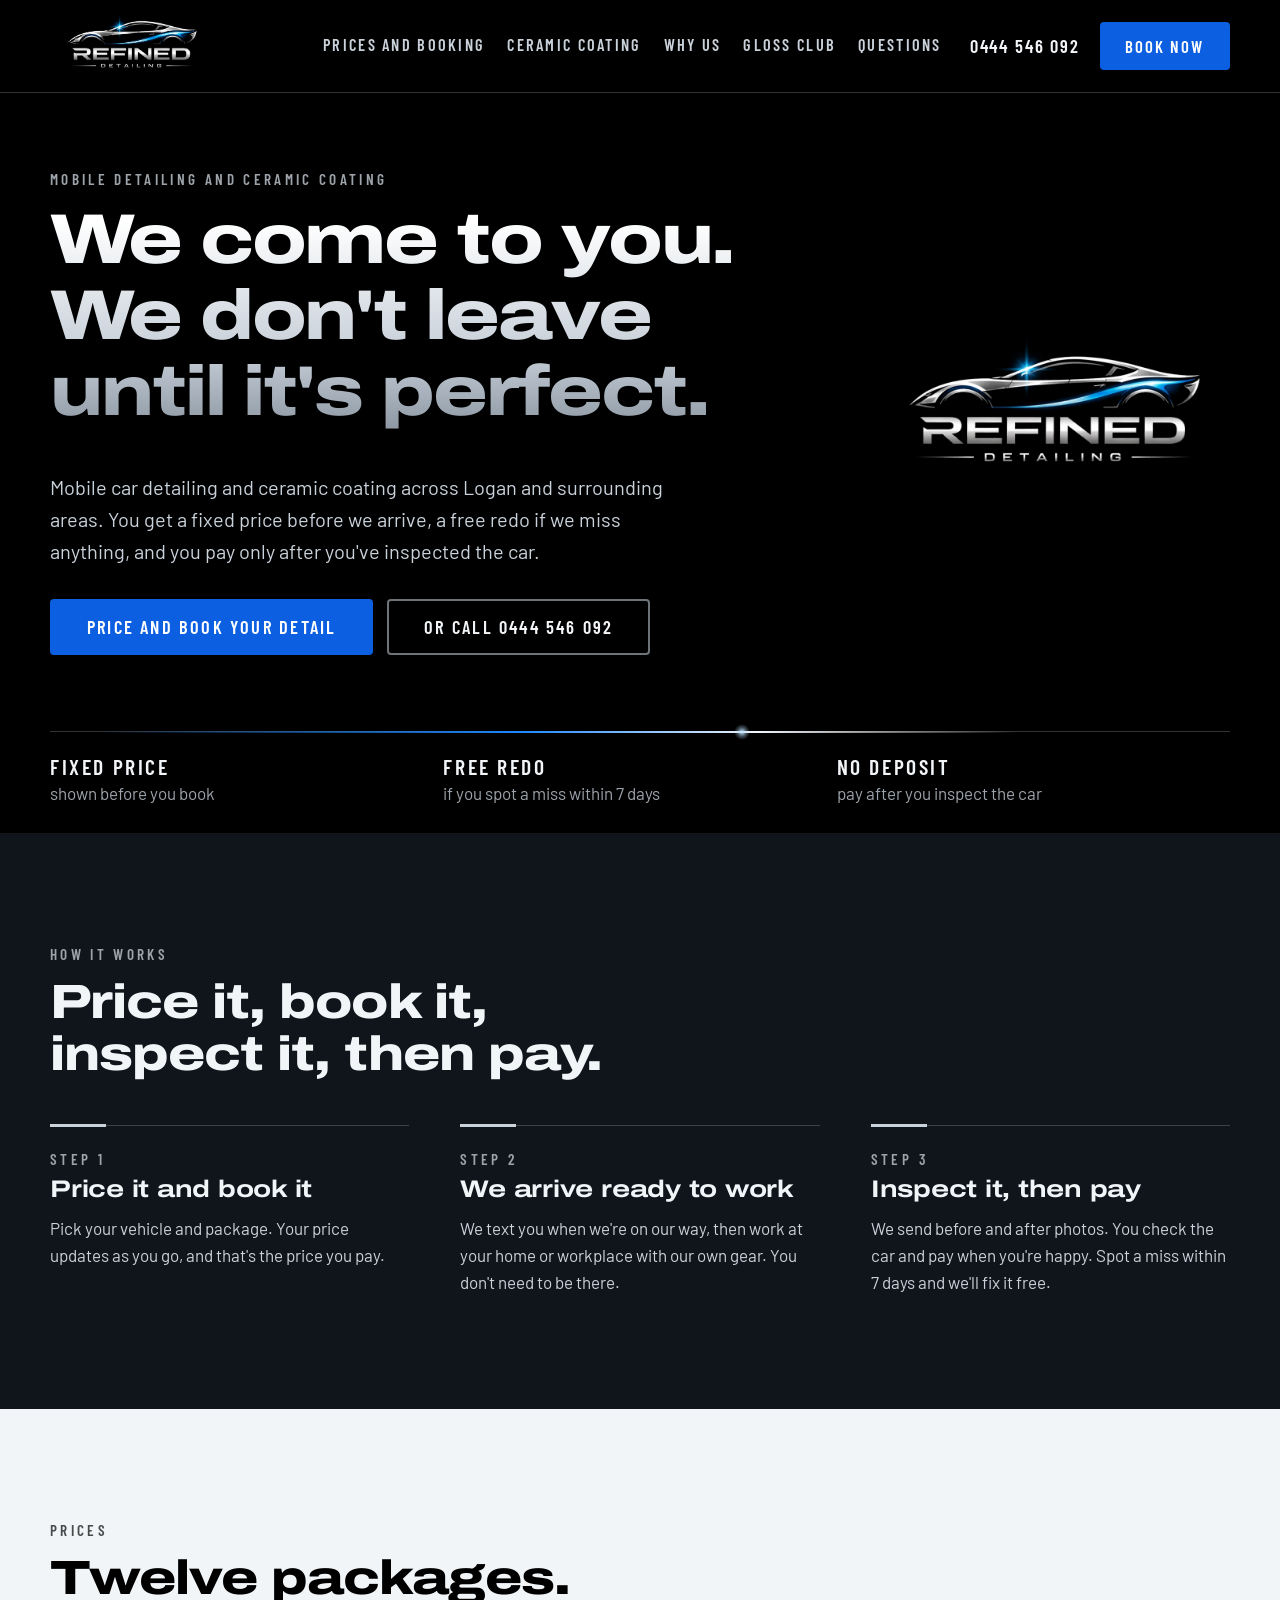
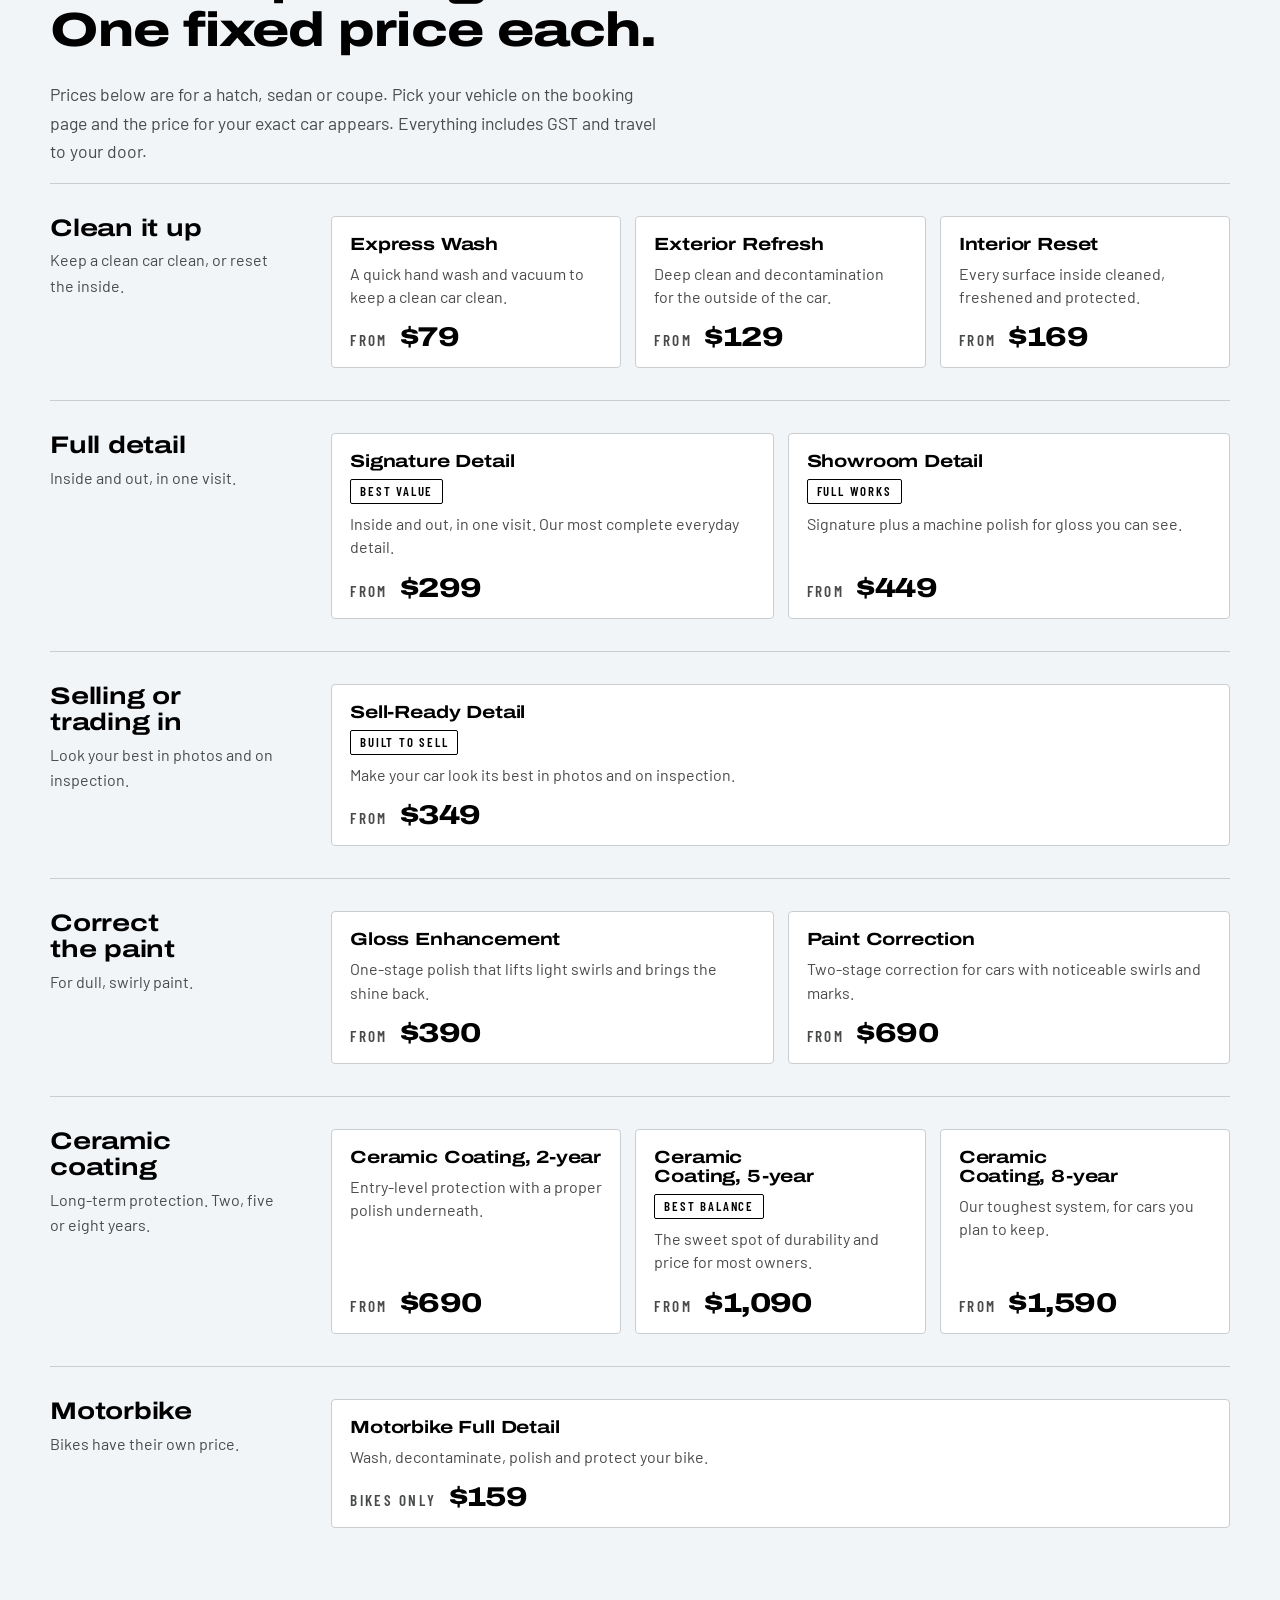
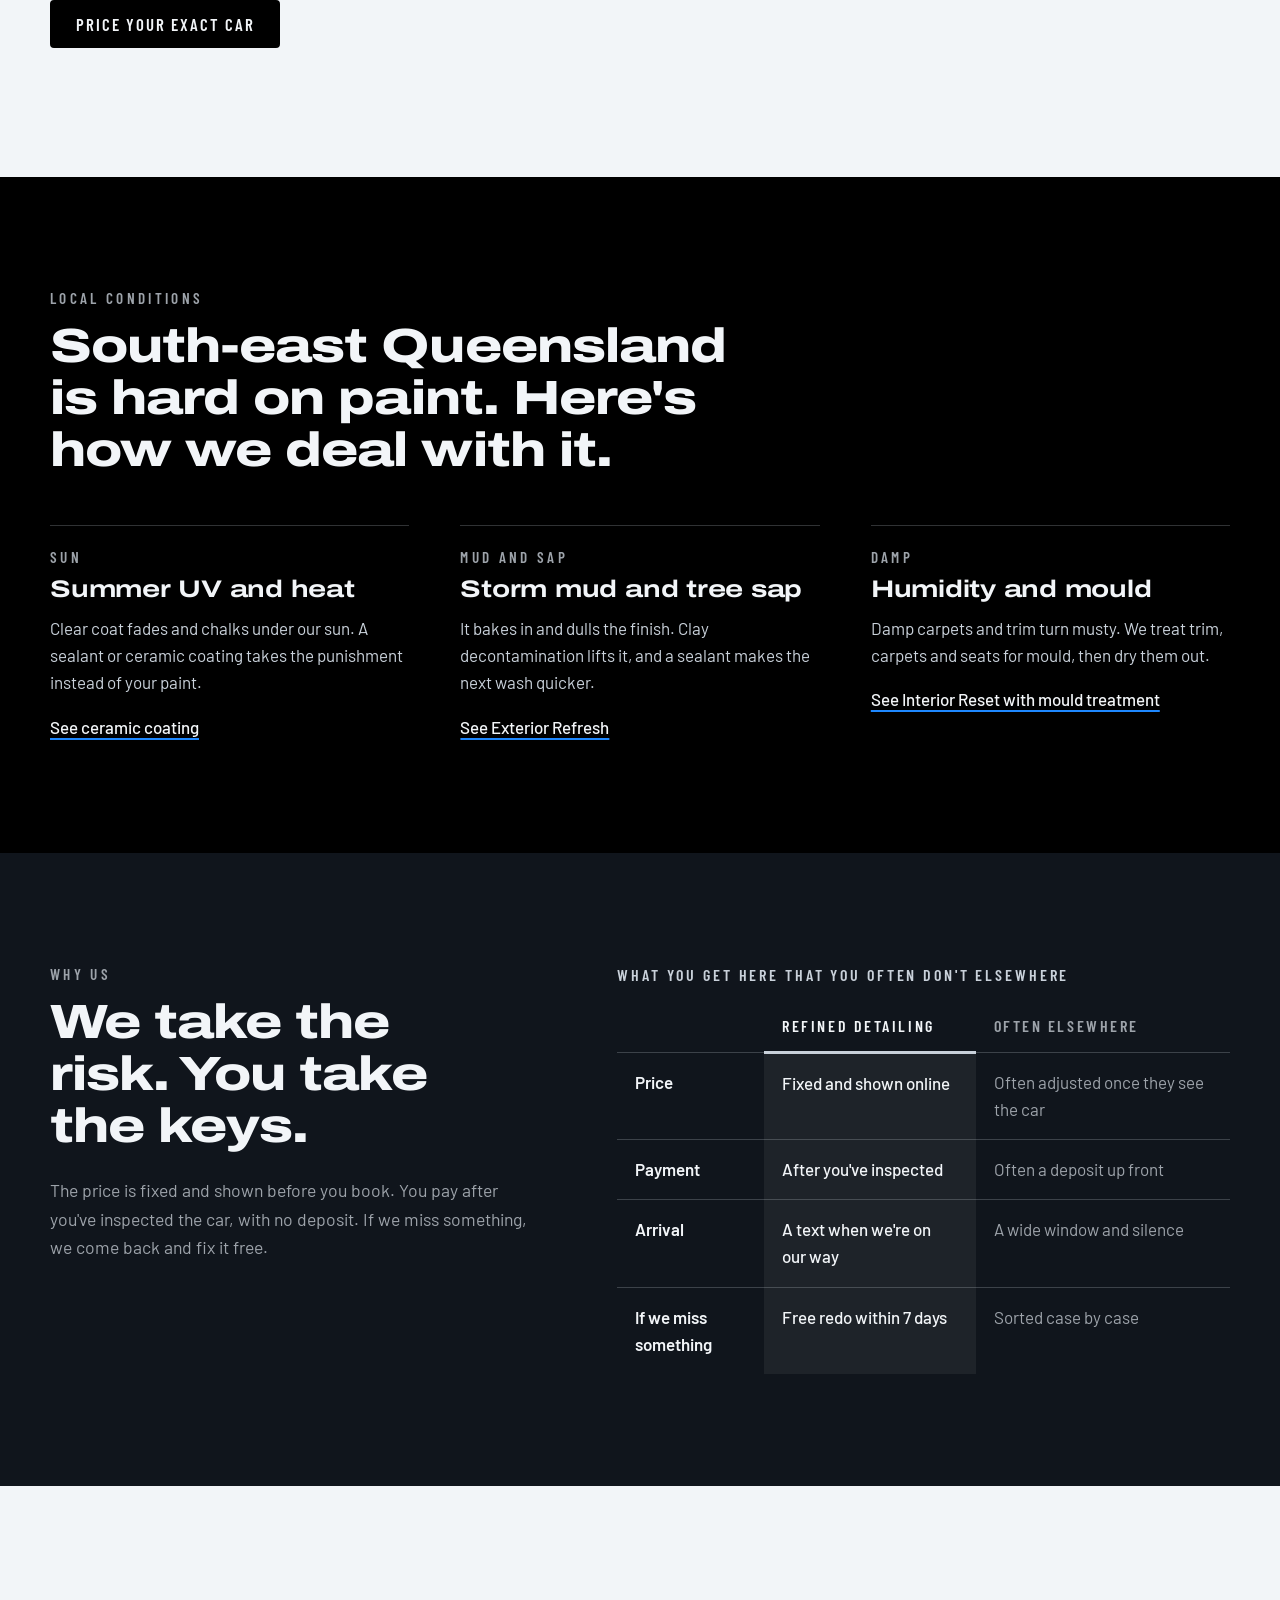
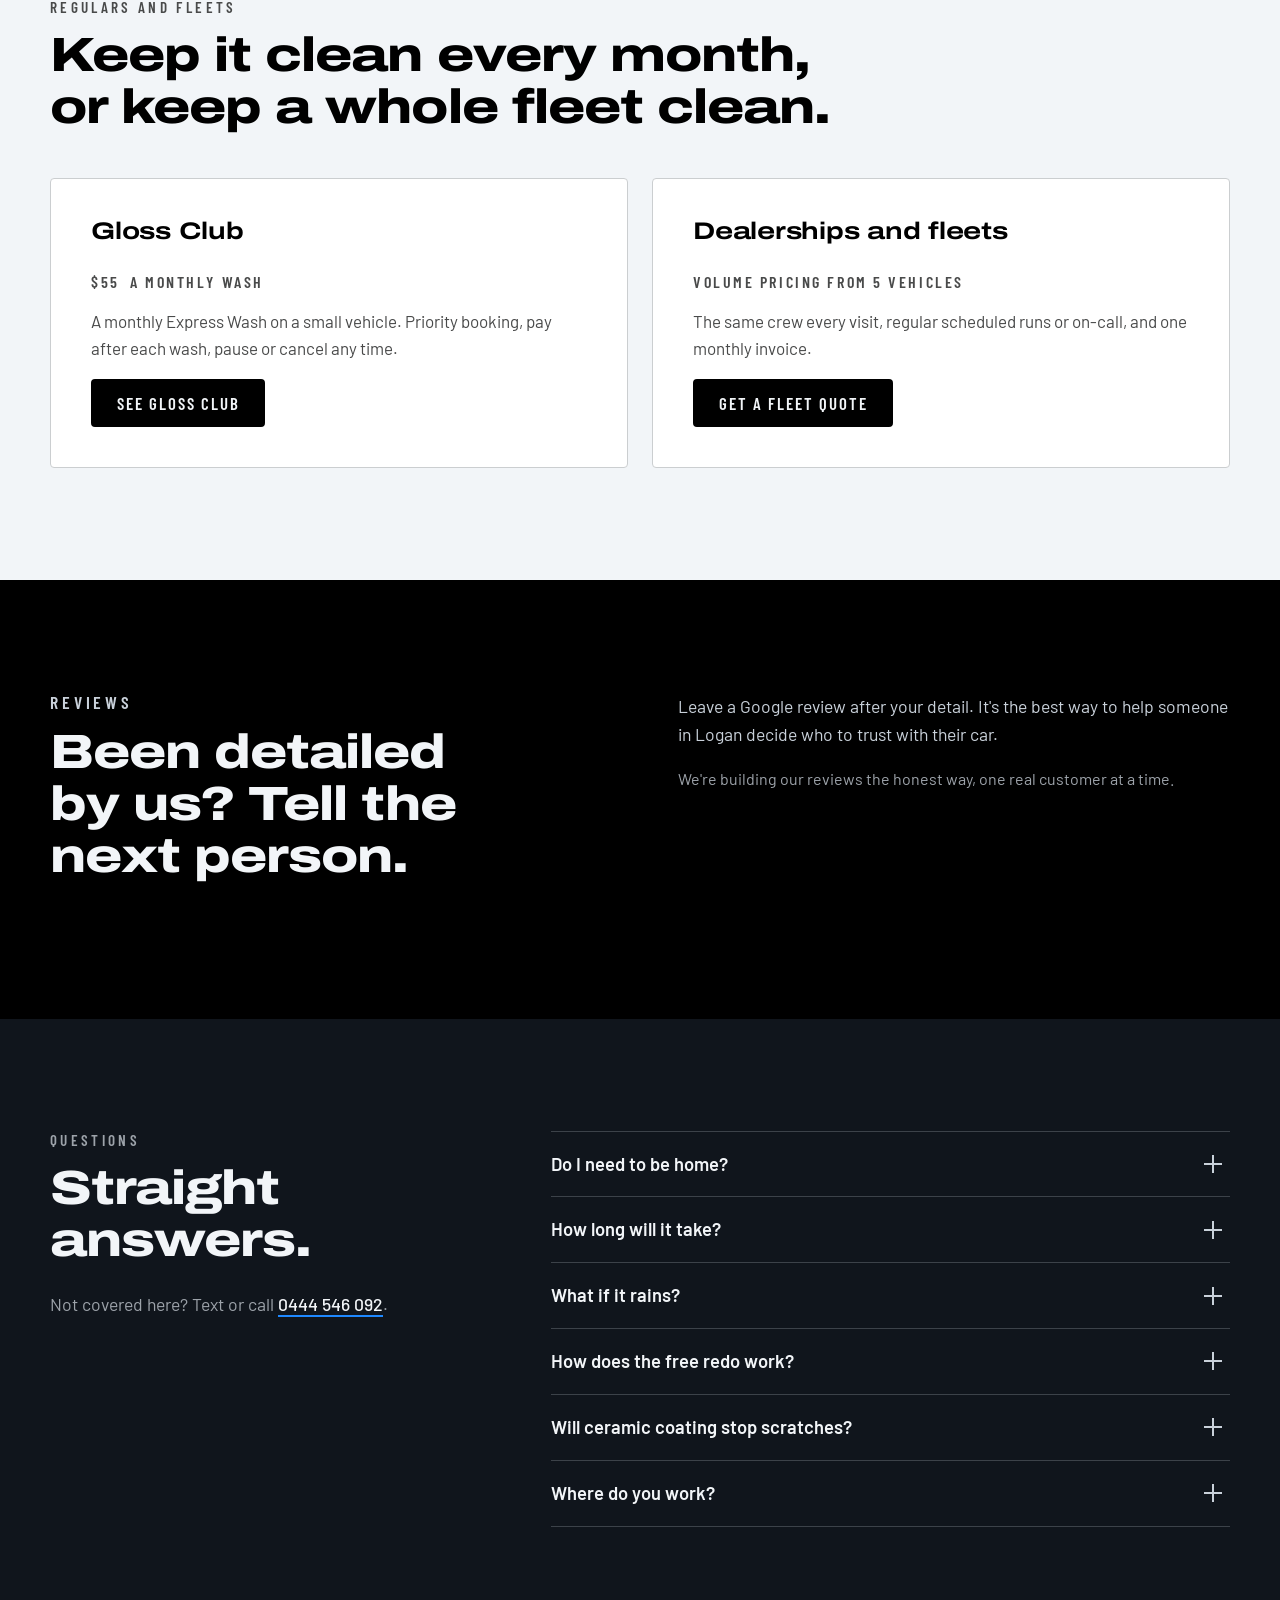
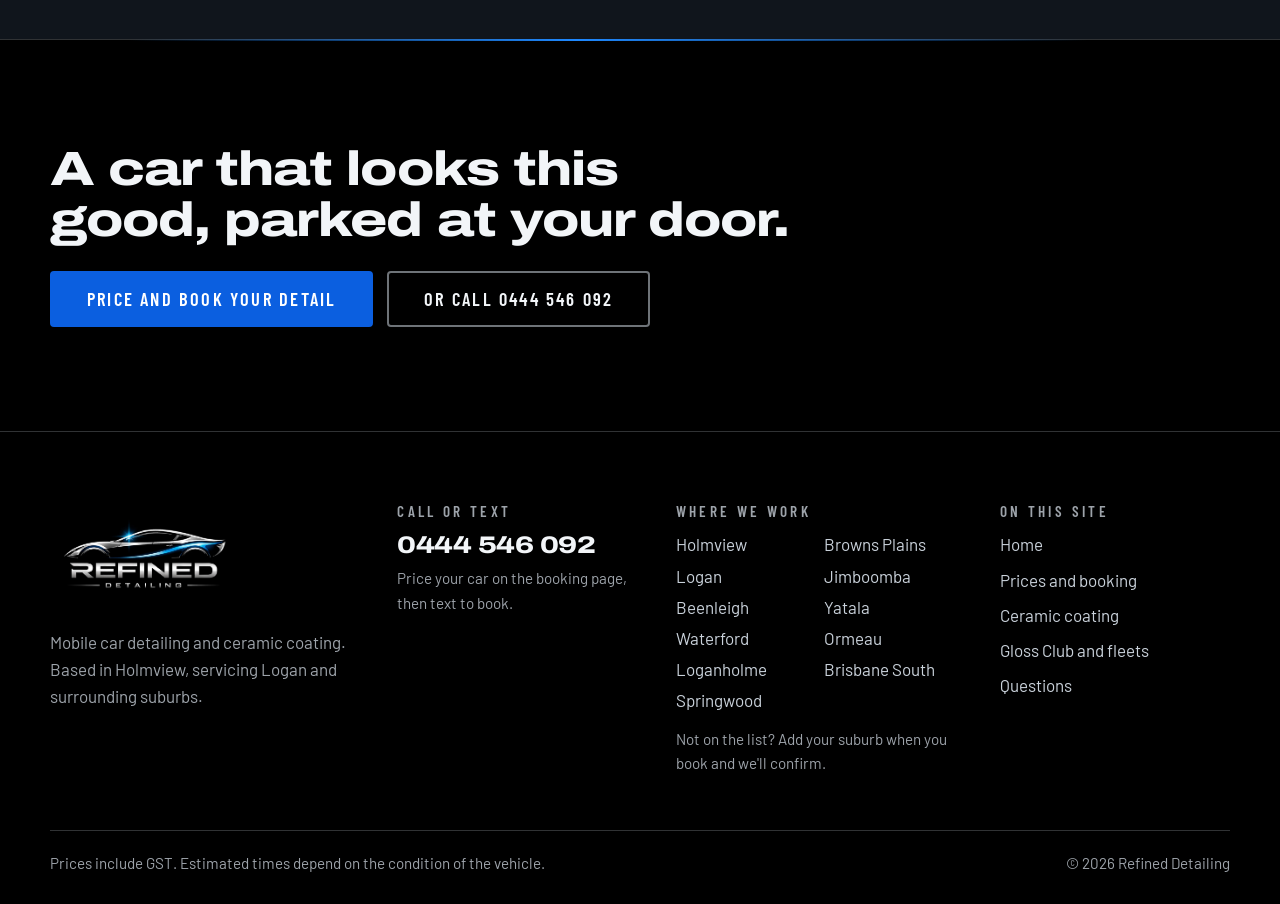
==== commit 7ad15a64: "Build new Refined Detailing site Four static pages (home, booking, ceramic coating, Gloss Club and f" ====
--- a/index.html
+++ b/index.html
@@ -1,326 +1,457 @@
-<!DOCTYPE html>
-<html lang="en">
+<!doctype html>
+<html lang="en-AU">
 <head>
-  <meta charset="UTF-8" />
-  <meta name="viewport" content="width=device-width, initial-scale=1.0" />
-  <title>Refined Detailing — Mobile Car Detailing, Holmview QLD</title>
-  <meta name="description" content="Refined Detailing is a mobile car detailing service based in Holmview, QLD. We come to you — full details, paint enhancement, interior shampoo and more." />
-  <link href="https://fonts.googleapis.com/css2?family=Inter:wght@300;400;600;700&family=Poppins:wght@500;700&family=Barlow+Condensed:wght@400;600&display=swap" rel="stylesheet">
-  <link rel="stylesheet" href="styles.css" />
-  <link rel="icon" href="/favicon.ico">
+<meta charset="utf-8">
+<meta name="viewport" content="width=device-width, initial-scale=1">
+<title>Mobile Car Detailing Logan | Refined Detailing</title>
+<meta name="description" content="Mobile car detailing and ceramic coating in Holmview and Logan. Fixed price shown before you book, no deposit, pay after you inspect the car, free redo within 7 days.">
+<meta name="theme-color" content="#000000">
+<link rel="icon" type="image/png" href="images/favicon.png">
+<meta property="og:type" content="website">
+<meta property="og:site_name" content="Refined Detailing">
+<meta property="og:title" content="Mobile Car Detailing Logan | Refined Detailing">
+<meta property="og:description" content="Mobile car detailing and ceramic coating in Holmview and Logan. Fixed price shown before you book, no deposit, pay after you inspect the car, free redo within 7 days.">
+<meta property="og:image" content="images/og-image.jpg">
+<meta property="og:image:width" content="1200">
+<meta property="og:image:height" content="630">
+<meta property="og:image:alt" content="Refined Detailing logo: a chrome sports car with a blue light streak">
+<meta name="twitter:card" content="summary_large_image">
+<meta name="twitter:title" content="Mobile Car Detailing Logan | Refined Detailing">
+<meta name="twitter:description" content="Mobile car detailing and ceramic coating in Holmview and Logan. Fixed price shown before you book, no deposit, pay after you inspect the car, free redo within 7 days.">
+<meta name="twitter:image" content="images/og-image.jpg">
+<link href="https://fonts.googleapis.com/css2?family=Archivo:wdth,wght@125,700;125,800&family=Barlow:wght@400;500;600&family=Barlow+Condensed:wght@500;600&display=swap" rel="stylesheet">
+<link rel="stylesheet" href="styles.css">
+<script src="main.js" defer></script>
 </head>
 <body>
-
-<!-- ── NAV ─────────────────────────────────────────────────── -->
-<nav id="navbar">
-  <div class="container nav-inner">
-    <a href="index.html" class="nav-logo">
-      <!-- PLACEHOLDER: logo.jpg -->
-      <img src="logo.jpg" alt="Refined Detailing" onerror="this.style.display='none'; this.nextElementSibling.style.display='block';" />
-      <span style="display:none; font-family:'Poppins',sans-serif; font-size:1.5rem; letter-spacing:0.06em; color:#f0f2f5;">Refined <span style="color:#3da0f5;">Detailing</span></span>
-    </a>
-    <ul class="nav-links">
-      <li><a href="index.html">Home</a></li>
-      <li><a href="services.html">Services</a></li>
-      <li><a href="gallery.html">Gallery</a></li>
-      <li><a href="contact.html">Contact</a></li>
+<script type="application/ld+json">
+{
+  "@context": "https://schema.org",
+  "@type": "LocalBusiness",
+  "name": "Refined Detailing",
+  "description": "Mobile car detailing and ceramic coating in Holmview and Logan, Queensland. Fixed price shown before you book, pay after you inspect the car, free redo within 7 days.",
+  "telephone": "+61444546092",
+  "priceRange": "$45 - $2,065",
+  "address": {
+    "@type": "PostalAddress",
+    "addressLocality": "Holmview",
+    "addressRegion": "QLD",
+    "addressCountry": "AU"
+  },
+  "areaServed": [
+    {
+      "@type": "Place",
+      "name": "Holmview"
+    },
+    {
+      "@type": "Place",
+      "name": "Logan"
+    },
+    {
+      "@type": "Place",
+      "name": "Beenleigh"
+    },
+    {
+      "@type": "Place",
+      "name": "Waterford"
+    },
+    {
+      "@type": "Place",
+      "name": "Loganholme"
+    },
+    {
+      "@type": "Place",
+      "name": "Springwood"
+    },
+    {
+      "@type": "Place",
+      "name": "Browns Plains"
+    },
+    {
+      "@type": "Place",
+      "name": "Jimboomba"
+    },
+    {
+      "@type": "Place",
+      "name": "Yatala"
+    },
+    {
+      "@type": "Place",
+      "name": "Ormeau"
+    },
+    {
+      "@type": "Place",
+      "name": "Brisbane South"
+    }
+  ]
+}
+</script>
+<a class="skip" href="#main">Skip to content</a>
+<header class="site-header">
+  <div class="wrap header-row">
+    <a class="brand" href="index.html"><img src="images/logo.png" width="914" height="514" alt="Refined Detailing"></a>
+    <button class="nav-toggle" type="button" aria-expanded="false" aria-controls="site-nav" aria-label="Menu"><span class="nav-bars" aria-hidden="true"></span></button>
+    <nav class="site-nav" id="site-nav" aria-label="Main">
+      <ul>
+        <li><a href="book.html">Prices and booking</a></li>
+        <li><a href="ceramic-coating.html">Ceramic coating</a></li>
+        <li><a href="index.html#why">Why us</a></li>
+        <li><a href="gloss-club.html">Gloss Club</a></li>
+        <li><a href="index.html#faq">Questions</a></li>
+      </ul>
+      <div class="nav-cta">
+        <a class="nav-phone" href="tel:0444546092">0444 546 092</a>
+        <a class="btn btn-primary" href="book.html">Book now</a>
+      </div>
+    </nav>
+  </div>
+</header>
+
+<main id="main">
+
+  <section class="hero" aria-labelledby="hero-title">
+    <div class="wrap hero-grid">
+      <div class="hero-copy">
+        <p class="eyebrow">Mobile detailing and ceramic coating</p>
+        <h1 id="hero-title">We come to you. We don't leave until it's perfect.</h1>
+        <p class="lede">Mobile car detailing and ceramic coating across Logan and surrounding areas. You get a fixed price before we arrive, a free redo if we miss anything, and you pay only after you've inspected the car.</p>
+        <div class="hero-actions">
+          <a class="btn btn-primary btn-lg" href="book.html">Price and book your detail</a>
+          <a class="btn btn-ghost btn-lg" href="tel:0444546092">or call 0444 546 092</a>
+        </div>
+      </div>
+      <div class="hero-mark">
+        <img class="hero-logo" src="images/logo.png" width="914" height="514" alt="Refined Detailing logo: a chrome sports car with a blue light streak along the body">
+      </div>
+    </div>
+    <ul class="wrap proof">
+      <li><strong>Fixed price</strong><span>shown before you book</span></li>
+      <li><strong>Free redo</strong><span>if you spot a miss within 7 days</span></li>
+      <li><strong>No deposit</strong><span>pay after you inspect the car</span></li>
     </ul>
-    <div class="nav-cta">
-      <a href="tel:0444546092" class="nav-phone btn btn-outline btn-phone">0444 546 092</a>
-      <a href="https://picktime.com" target="_blank" rel="noopener" class="btn btn-primary">Book Now</a>
-    </div>
-    <button class="hamburger" id="hamburger" aria-label="Menu" aria-controls="mobileMenu" aria-expanded="false" type="button">
-      <span></span><span></span><span></span>
-    </button>
+  </section>
+
+  <!-- TODO: real before/after photos from client -->
+  <!-- To switch this on, fill in data-before and data-after with the two image paths (and optionally data-before-webp, data-after-webp, data-before-alt, data-after-alt). It stays hidden until both are set. -->
+  <section class="band band-graphite ba" id="before-after" aria-labelledby="ba-title" data-ba data-before="" data-after="" hidden>
+    <div class="wrap">
+      <h2 id="ba-title">Drag to see what a proper detail does.</h2>
+      <div class="ba-stage" data-ba-stage></div>
+    </div>
+  </section>
+
+  <section class="band band-graphite" id="how" aria-labelledby="how-title">
+    <div class="wrap">
+      <p class="eyebrow">How it works</p>
+      <h2 id="how-title" data-reveal>Price it, book it, inspect it, then pay.</h2>
+      <ol class="steps">
+        <li data-reveal>
+          <h3>Price it and book it</h3>
+          <p>Pick your vehicle and package. Your price updates as you go, and that's the price you pay.</p>
+        </li>
+        <li data-reveal>
+          <h3>We arrive ready to work</h3>
+          <p>We text you when we're on our way, then work at your home or workplace with our own gear. You don't need to be there.</p>
+        </li>
+        <li data-reveal>
+          <h3>Inspect it, then pay</h3>
+          <p>We send before and after photos. You check the car and pay when you're happy. Spot a miss within 7 days and we'll fix it free.</p>
+        </li>
+      </ol>
+    </div>
+  </section>
+
+  <section class="band band-light" id="prices" aria-labelledby="prices-title">
+    <div class="wrap">
+      <p class="eyebrow">Prices</p>
+      <h2 id="prices-title" data-reveal>Twelve packages. One fixed price each.</h2>
+      <p class="section-lede" data-reveal>Prices below are for a hatch, sedan or coupe. Pick your vehicle on the booking page and the price for your exact car appears. Everything includes GST and travel to your door.</p>
+      <div class="pkg-group" data-reveal>
+        <div class="pkg-group-head">
+          <h3>Clean it up</h3>
+          <p>Keep a clean car clean, or reset the inside.</p>
+        </div>
+        <ul class="pkg-grid">
+          <li class="pkg-card">
+            <h4><a href="book.html#pkg=express">Express Wash</a></h4>
+            
+            <p class="pkg-blurb">A quick hand wash and vacuum to keep a clean car clean.</p>
+            <p class="pkg-price"><span class="pkg-from">from</span> <span data-price="express">$79</span></p>
+          </li>
+          <li class="pkg-card">
+            <h4><a href="book.html#pkg=refresh">Exterior Refresh</a></h4>
+            
+            <p class="pkg-blurb">Deep clean and decontamination for the outside of the car.</p>
+            <p class="pkg-price"><span class="pkg-from">from</span> <span data-price="refresh">$129</span></p>
+          </li>
+          <li class="pkg-card">
+            <h4><a href="book.html#pkg=interior">Interior Reset</a></h4>
+            
+            <p class="pkg-blurb">Every surface inside cleaned, freshened and protected.</p>
+            <p class="pkg-price"><span class="pkg-from">from</span> <span data-price="interior">$169</span></p>
+          </li>
+        </ul>
+      </div>
+      <div class="pkg-group" data-reveal>
+        <div class="pkg-group-head">
+          <h3>Full detail</h3>
+          <p>Inside and out, in one visit.</p>
+        </div>
+        <ul class="pkg-grid">
+          <li class="pkg-card">
+            <h4><a href="book.html#pkg=signature">Signature Detail</a></h4>
+            <span class="chip">Best value</span>
+            <p class="pkg-blurb">Inside and out, in one visit. Our most complete everyday detail.</p>
+            <p class="pkg-price"><span class="pkg-from">from</span> <span data-price="signature">$299</span></p>
+          </li>
+          <li class="pkg-card">
+            <h4><a href="book.html#pkg=showroom">Showroom Detail</a></h4>
+            <span class="chip">Full works</span>
+            <p class="pkg-blurb">Signature plus a machine polish for gloss you can see.</p>
+            <p class="pkg-price"><span class="pkg-from">from</span> <span data-price="showroom">$449</span></p>
+          </li>
+        </ul>
+      </div>
+      <div class="pkg-group" data-reveal>
+        <div class="pkg-group-head">
+          <h3>Selling or trading in</h3>
+          <p>Look your best in photos and on inspection.</p>
+        </div>
+        <ul class="pkg-grid">
+          <li class="pkg-card">
+            <h4><a href="book.html#pkg=sellready">Sell-Ready Detail</a></h4>
+            <span class="chip">Built to sell</span>
+            <p class="pkg-blurb">Make your car look its best in photos and on inspection.</p>
+            <p class="pkg-price"><span class="pkg-from">from</span> <span data-price="sellready">$349</span></p>
+          </li>
+        </ul>
+      </div>
+      <div class="pkg-group" data-reveal>
+        <div class="pkg-group-head">
+          <h3>Correct the paint</h3>
+          <p>For dull, swirly paint.</p>
+        </div>
+        <ul class="pkg-grid">
+          <li class="pkg-card">
+            <h4><a href="book.html#pkg=gloss">Gloss Enhancement</a></h4>
+            
+            <p class="pkg-blurb">One-stage polish that lifts light swirls and brings the shine back.</p>
+            <p class="pkg-price"><span class="pkg-from">from</span> <span data-price="gloss">$390</span></p>
+          </li>
+          <li class="pkg-card">
+            <h4><a href="book.html#pkg=correction">Paint Correction</a></h4>
+            
+            <p class="pkg-blurb">Two-stage correction for cars with noticeable swirls and marks.</p>
+            <p class="pkg-price"><span class="pkg-from">from</span> <span data-price="correction">$690</span></p>
+          </li>
+        </ul>
+      </div>
+      <div class="pkg-group" data-reveal>
+        <div class="pkg-group-head">
+          <h3>Ceramic coating</h3>
+          <p>Long-term protection. Two, five or eight years.</p>
+        </div>
+        <ul class="pkg-grid">
+          <li class="pkg-card">
+            <h4><a href="book.html#pkg=ceramic2">Ceramic Coating, 2-year</a></h4>
+            
+            <p class="pkg-blurb">Entry-level protection with a proper polish underneath.</p>
+            <p class="pkg-price"><span class="pkg-from">from</span> <span data-price="ceramic2">$690</span></p>
+          </li>
+          <li class="pkg-card">
+            <h4><a href="book.html#pkg=ceramic5">Ceramic Coating, 5-year</a></h4>
+            <span class="chip">Best balance</span>
+            <p class="pkg-blurb">The sweet spot of durability and price for most owners.</p>
+            <p class="pkg-price"><span class="pkg-from">from</span> <span data-price="ceramic5">$1,090</span></p>
+          </li>
+          <li class="pkg-card">
+            <h4><a href="book.html#pkg=ceramic8">Ceramic Coating, 8-year</a></h4>
+            
+            <p class="pkg-blurb">Our toughest system, for cars you plan to keep.</p>
+            <p class="pkg-price"><span class="pkg-from">from</span> <span data-price="ceramic8">$1,590</span></p>
+          </li>
+        </ul>
+      </div>
+      <div class="pkg-group" data-reveal>
+        <div class="pkg-group-head">
+          <h3>Motorbike</h3>
+          <p>Bikes have their own price.</p>
+        </div>
+        <ul class="pkg-grid">
+          <li class="pkg-card">
+            <h4><a href="book.html#pkg=bikefull">Motorbike Full Detail</a></h4>
+            
+            <p class="pkg-blurb">Wash, decontaminate, polish and protect your bike.</p>
+            <p class="pkg-price"><span class="pkg-from">bikes only</span> <span data-price="bikefull" data-size="b">$159</span></p>
+          </li>
+        </ul>
+      </div>
+      <p class="section-cta" data-reveal><a class="btn btn-dark" href="book.html">Price your exact car</a></p>
+    </div>
+  </section>
+
+  <section class="band band-void" id="qld" aria-labelledby="qld-title">
+    <div class="wrap">
+      <p class="eyebrow">Local conditions</p>
+      <h2 id="qld-title" data-reveal>South-east Queensland is hard on paint. Here's how we deal with it.</h2>
+      <div class="threats">
+        <article class="threat" data-reveal>
+          <p class="threat-label">Sun</p>
+          <h3>Summer UV and heat</h3>
+          <p>Clear coat fades and chalks under our sun. A sealant or ceramic coating takes the punishment instead of your paint.</p>
+          <a class="text-link" href="ceramic-coating.html">See ceramic coating</a>
+        </article>
+        <article class="threat" data-reveal>
+          <p class="threat-label">Mud and sap</p>
+          <h3>Storm mud and tree sap</h3>
+          <p>It bakes in and dulls the finish. Clay decontamination lifts it, and a sealant makes the next wash quicker.</p>
+          <a class="text-link" href="book.html#pkg=refresh">See Exterior Refresh</a>
+        </article>
+        <article class="threat" data-reveal>
+          <p class="threat-label">Damp</p>
+          <h3>Humidity and mould</h3>
+          <p>Damp carpets and trim turn musty. We treat trim, carpets and seats for mould, then dry them out.</p>
+          <a class="text-link" href="book.html#pkg=interior&amp;extras=mould">See Interior Reset with mould treatment</a>
+        </article>
+      </div>
+    </div>
+  </section>
+
+  <section class="band band-graphite" id="why" aria-labelledby="why-title">
+    <div class="wrap why-grid">
+      <div class="why-copy" data-reveal>
+        <p class="eyebrow">Why us</p>
+        <h2 id="why-title">We take the risk. You take the keys.</h2>
+        <p class="section-lede">The price is fixed and shown before you book. You pay after you've inspected the car, with no deposit. If we miss something, we come back and fix it free.</p>
+      </div>
+      <table class="compare" data-reveal>
+        <caption>What you get here that you often don't elsewhere</caption>
+        <thead>
+          <tr><th scope="col"><span class="sr-only">Topic</span></th><th scope="col">Refined Detailing</th><th scope="col">Often elsewhere</th></tr>
+        </thead>
+        <tbody>
+          <tr><th scope="row">Price</th><td>Fixed and shown online</td><td>Often adjusted once they see the car</td></tr>
+          <tr><th scope="row">Payment</th><td>After you've inspected</td><td>Often a deposit up front</td></tr>
+          <tr><th scope="row">Arrival</th><td>A text when we're on our way</td><td>A wide window and silence</td></tr>
+          <tr><th scope="row">If we miss something</th><td>Free redo within 7 days</td><td>Sorted case by case</td></tr>
+        </tbody>
+      </table>
+    </div>
+  </section>
+
+  <section class="band band-light" id="club" aria-labelledby="club-title">
+    <div class="wrap">
+      <p class="eyebrow">Regulars and fleets</p>
+      <h2 id="club-title" data-reveal>Keep it clean every month, or keep a whole fleet clean.</h2>
+      <div class="duo">
+        <article class="duo-card" data-reveal>
+          <h3>Gloss Club</h3>
+          <p class="duo-price"><span data-club="s">$55</span> <span>a monthly wash</span></p>
+          <p>A monthly Express Wash on a small vehicle. Priority booking, pay after each wash, pause or cancel any time.</p>
+          <a class="btn btn-dark" href="gloss-club.html">See Gloss Club</a>
+        </article>
+        <article class="duo-card" data-reveal>
+          <h3>Dealerships and fleets</h3>
+          <p class="duo-price"><span>Volume pricing from 5 vehicles</span></p>
+          <p>The same crew every visit, regular scheduled runs or on-call, and one monthly invoice.</p>
+          <a class="btn btn-dark" href="gloss-club.html#fleet">Get a fleet quote</a>
+        </article>
+      </div>
+    </div>
+  </section>
+
+  <section class="band band-void" id="reviews" aria-labelledby="reviews-title">
+    <div class="wrap reviews">
+      <div data-reveal>
+        <p class="eyebrow">Reviews</p>
+        <h2 id="reviews-title">Been detailed by us? Tell the next person.</h2>
+      </div>
+      <div data-reveal>
+        <!-- TODO: link "Leave a Google review" once the real Google Business Profile URL is confirmed. No rating numbers until then. -->
+        <p>Leave a Google review after your detail. It's the best way to help someone in Logan decide who to trust with their car.</p>
+        <p class="reviews-note">We're building our reviews the honest way, one real customer at a time.</p>
+      </div>
+    </div>
+  </section>
+
+  <section class="band band-graphite" id="faq" aria-labelledby="faq-title">
+    <div class="wrap faq-wrap">
+      <div data-reveal>
+        <p class="eyebrow">Questions</p>
+        <h2 id="faq-title">Straight answers.</h2>
+        <p class="section-lede">Not covered here? Text or call <a class="text-link" href="tel:0444546092">0444 546 092</a>.</p>
+      </div>
+      <div class="faq" data-faq>
+      <div class="faq-item">
+        <h3><button type="button" class="faq-q" aria-expanded="false" aria-controls="faq-a1">Do I need to be home?</button></h3>
+        <div class="faq-a" id="faq-a1"><p>No. Leave the car in your driveway or at your workplace and tell us where to find the key. We bring our own water and power, and we text you when we arrive and when we're done.</p></div>
+      </div>
+      <div class="faq-item">
+        <h3><button type="button" class="faq-q" aria-expanded="false" aria-controls="faq-a2">How long will it take?</button></h3>
+        <div class="faq-a" id="faq-a2"><p>Your booking summary shows an estimate for your exact package and extras. Ceramic coating takes one to two days.</p></div>
+      </div>
+      <div class="faq-item">
+        <h3><button type="button" class="faq-q" aria-expanded="false" aria-controls="faq-a3">What if it rains?</button></h3>
+        <div class="faq-a" id="faq-a3"><p>Under a carport or garage we can usually work under cover. Otherwise we move your booking to a new day at no charge.</p></div>
+      </div>
+      <div class="faq-item">
+        <h3><button type="button" class="faq-q" aria-expanded="false" aria-controls="faq-a4">How does the free redo work?</button></h3>
+        <div class="faq-a" id="faq-a4"><p>Tell us within 7 days and we'll come back and fix it free. Stone chips, new damage and normal wear afterwards aren't covered.</p></div>
+      </div>
+      <div class="faq-item">
+        <h3><button type="button" class="faq-q" aria-expanded="false" aria-controls="faq-a5">Will ceramic coating stop scratches?</button></h3>
+        <div class="faq-a" id="faq-a5"><p>No. It resists light marks and makes paint easier to clean, but it can't stop stone chips or deep scratches and it isn't a substitute for washing.</p></div>
+      </div>
+      <div class="faq-item">
+        <h3><button type="button" class="faq-q" aria-expanded="false" aria-controls="faq-a6">Where do you work?</button></h3>
+        <div class="faq-a" id="faq-a6"><p>Logan and surrounding suburbs. Add your suburb when you book and we'll confirm.</p></div>
+      </div>
+    </div>
+    </div>
+  </section>
+
+  <section class="closing" aria-labelledby="closing-title">
+    <div class="wrap closing-inner">
+      <h2 id="closing-title">A car that looks this good, parked at your door.</h2>
+      <div class="hero-actions">
+        <a class="btn btn-primary btn-lg" href="book.html">Price and book your detail</a>
+        <a class="btn btn-ghost btn-lg" href="tel:0444546092">or call 0444 546 092</a>
+      </div>
+    </div>
+  </section>
+
+</main>
+<footer class="site-footer">
+  <div class="wrap footer-grid">
+    <div class="foot-brand">
+      <img src="images/logo.png" width="914" height="514" alt="Refined Detailing logo" loading="lazy">
+      <p>Mobile car detailing and ceramic coating. Based in Holmview, servicing Logan and surrounding suburbs.</p>
+    </div>
+    <div>
+      <p class="foot-h">Call or text</p>
+      <p class="foot-phone"><a href="tel:0444546092">0444 546 092</a></p>
+      <p class="foot-small">Price your car on the booking page, then text to book.</p>
+    </div>
+    <div>
+      <p class="foot-h">Where we work</p>
+      <ul class="suburbs"><li>Holmview</li><li>Logan</li><li>Beenleigh</li><li>Waterford</li><li>Loganholme</li><li>Springwood</li><li>Browns Plains</li><li>Jimboomba</li><li>Yatala</li><li>Ormeau</li><li>Brisbane South</li></ul>
+      <p class="foot-small">Not on the list? Add your suburb when you book and we'll confirm.</p>
+    </div>
+    <div>
+      <p class="foot-h">On this site</p>
+      <ul class="foot-links">
+        <li><a href="index.html">Home</a></li>
+        <li><a href="book.html">Prices and booking</a></li>
+        <li><a href="ceramic-coating.html">Ceramic coating</a></li>
+        <li><a href="gloss-club.html">Gloss Club and fleets</a></li>
+        <li><a href="index.html#faq">Questions</a></li>
+      </ul>
+    </div>
   </div>
-</nav>
-
-<!-- ── MOBILE MENU ─────────────────────────────────────────── -->
-<div class="mobile-menu" id="mobileMenu">
-  <a href="index.html">Home</a>
-  <a href="services.html">Services</a>
-  <a href="gallery.html">Gallery</a>
-  <a href="contact.html">Contact</a>
-  <a href="https://picktime.com" target="_blank" rel="noopener" class="btn btn-primary">Book Now</a>
-</div>
-
-<!-- ── HERO ────────────────────────────────────────────────── -->
-<section class="hero">
-  <!-- Hero video: uses local `her-banner.mov`. Falls back to a poster image if video unavailable. -->
-  <video class="hero-video" autoplay muted loop playsinline preload="metadata" poster="home-banner.jpg" aria-hidden="true">
-    <source src="hero-banner.mp4" type="video/quicktime">
-    <!-- Fallback image for very old browsers -->
-    <img src="home-banner.jpg" alt="Refined Detailing" />
-  </video>
-  <div class="hero-overlay"></div>
-  <div class="hero-overlay-bottom"></div>
-
-  <div class="container hero-content">
-    <h1 class="hero-title reveal reveal-delay-1">
-      YOUR CAR.<br>
-      <span class="chrome-text">REFINED.</span>
-    </h1>
-    <p class="hero-desc reveal reveal-delay-2">
-      Professional mobile detailing that comes to your door. No depots, no drop-offs — just meticulous work done where your car lives.
-    </p>
-    <div class="hero-actions reveal reveal-delay-3">
-      <a href="https://picktime.com" target="_blank" rel="noopener" class="btn btn-primary">Book a Detail</a>
-      <a href="services.html" class="btn btn-outline">View Services</a>
-    </div>
-  </div>
-
-  <div class="hero-scroll">
-    <span>Scroll</span>
-    <div class="scroll-line"></div>
-  </div>
-</section>
-
-<!-- Stats removed as requested -->
-
-<!-- ── ABOUT ────────────────────────────────────────────────── -->
-<section class="section" id="about">
-  <div class="container">
-    <div class="about-grid">
-      <div class="about-image-wrap reveal">
-        <!-- PLACEHOLDER: about-team.jpg — detailer at work, close-up of hands applying product or buffing a panel, natural light, real feel -->
-        <img
-          class="about-img"
-          src="https://images.pexels.com/photos/3807517/pexels-photo-3807517.jpeg?auto=compress&cs=tinysrgb&w=800"
-          alt="Refined Detailing at work"
-          loading="lazy"
-        />
-        <div class="about-badge">
-          <div class="about-badge-num">100%</div>
-          <div class="about-badge-text">Mobile<br>Service</div>
-        </div>
-      </div>
-
-      <div class="about-text reveal reveal-delay-2">
-        <span class="label">About Us</span>
-        <h2 class="heading">No Depot.<br><span>No Drop-Off.</span><br>No Hassle.</h2>
-        <div class="chrome-line"></div>
-        <p class="body-text">
-          Refined Detailing is a fully mobile service operating across Holmview and surrounding areas. We pull up to your driveway, your workplace, wherever — and we get to work. No waiting rooms, no booking a lift home, no wasted half-days. Just your car, looked after properly.
-        </p>
-        <p class="body-text" style="margin-top:16px;">
-          We use professional-grade products and equipment on every job. Whether it's a daily driver that needs a reset or a weekend car you want kept immaculate — we treat every vehicle like it matters.
-        </p>
-        <div class="about-points">
-          <div class="about-point">
-            <div class="about-point-icon">
-              <svg viewBox="0 0 24 24"><path d="M5 13l4 4L19 7"/></svg>
-            </div>
-            <p>We come to your home, workplace or any location that suits you</p>
-          </div>
-          <div class="about-point">
-            <div class="about-point-icon">
-              <svg viewBox="0 0 24 24"><path d="M5 13l4 4L19 7"/></svg>
-            </div>
-            <p>Professional-grade products — nothing cheap, nothing harsh</p>
-          </div>
-          <div class="about-point">
-            <div class="about-point-icon">
-              <svg viewBox="0 0 24 24"><path d="M5 13l4 4L19 7"/></svg>
-            </div>
-            <p>Straightforward pricing, no hidden extras or surprise charges</p>
-          </div>
-          <div class="about-point">
-            <div class="about-point-icon">
-              <svg viewBox="0 0 24 24"><path d="M5 13l4 4L19 7"/></svg>
-            </div>
-            <p>Serving Holmview, Logan, and the surrounding South-East QLD area</p>
-          </div>
-        </div>
-      </div>
-    </div>
-  </div>
-</section>
-
-<!-- ── HOW IT WORKS ─────────────────────────────────────────── -->
-<section class="section-sm" style="padding-top:0;">
-  <div class="container">
-    <div style="text-align:center; margin-bottom:20px;" class="reveal">
-      <span class="label">The Process</span>
-      <h2 class="heading">Four Steps.<br><span>That's It.</span></h2>
-    </div>
-    <div class="process-steps">
-      <div class="process-step reveal">
-        <span class="process-step-num">01</span>
-        <div class="process-step-title">Book Online</div>
-        <p>Pick your service, choose a time slot, and lock it in via our booking page in under two minutes.</p>
-      </div>
-      <div class="process-step reveal reveal-delay-1">
-        <span class="process-step-num">02</span>
-        <div class="process-step-title">We Show Up</div>
-        <p>We arrive at your location on time, fully equipped. No trailer parks, no inconvenient trips.</p>
-      </div>
-      <div class="process-step reveal reveal-delay-2">
-        <span class="process-step-num">03</span>
-        <div class="process-step-title">We Get to Work</div>
-        <p>Methodical, thorough work from start to finish. Every panel, every surface — done properly.</p>
-      </div>
-      <div class="process-step reveal reveal-delay-3">
-        <span class="process-step-num">04</span>
-        <div class="process-step-title">You Drive Clean</div>
-        <p>Hand the keys back and drive away. That's the whole deal.</p>
-      </div>
-    </div>
-  </div>
-</section>
-
-<!-- ── SERVICES PREVIEW ─────────────────────────────────────── -->
-<section class="section">
-  <div class="container">
-    <div style="display:flex; justify-content:space-between; align-items:flex-end; flex-wrap:wrap; gap:20px; margin-bottom:48px;" class="reveal">
-      <div>
-        <span class="label">What We Do</span>
-        <h2 class="heading">The Services</h2>
-      </div>
-      <a href="services.html" class="btn btn-outline">View All &amp; Add-Ons</a>
-    </div>
-    <div class="services-preview-grid">
-
-      <div class="service-card reveal">
-        <span class="service-card-number">01</span>
-        <div class="service-card-icon">
-          <svg viewBox="0 0 24 24"><circle cx="12" cy="12" r="10"/><path d="M12 6v6l4 2"/></svg>
-        </div>
-        <div class="service-card-name">Full Detail</div>
-        <p class="service-card-desc">The complete package — interior and exterior treated top to bottom. Deep cleaned, polished, dressed and protected. The works.</p>
-        <div class="service-card-price">
-          <span class="price-from">Starting from</span>
-          $349
-        </div>
-        <a href="services.html#booking" style="display:inline-flex; margin-top:20px;" class="btn btn-dark">Book This</a>
-      </div>
-
-      <div class="service-card reveal reveal-delay-1">
-        <span class="service-card-number">02</span>
-        <div class="service-card-icon">
-          <svg viewBox="0 0 24 24"><path d="M12 2L2 7l10 5 10-5-10-5z"/><path d="M2 17l10 5 10-5M2 12l10 5 10-5"/></svg>
-        </div>
-        <div class="service-card-name">Pre-Sale Detail</div>
-        <p class="service-card-desc">Selling your car? First impressions close deals. This service gets your vehicle looking as sharp as it can before it hits the market.</p>
-        <div class="service-card-price">
-          <span class="price-from">Starting from</span>
-          $399
-        </div>
-        <a href="services.html#booking" style="display:inline-flex; margin-top:20px;" class="btn btn-dark">Book This</a>
-      </div>
-
-      <div class="service-card reveal reveal-delay-2">
-        <span class="service-card-number">03</span>
-        <div class="service-card-icon">
-          <svg viewBox="0 0 24 24"><path d="M3 9l9-7 9 7v11a2 2 0 01-2 2H5a2 2 0 01-2-2z"/></svg>
-        </div>
-        <div class="service-card-name">Exterior Detail</div>
-        <p class="service-card-desc">Wash, decontamination, polish and seal. Paint that's properly clean and protected from the outside world.</p>
-        <div class="service-card-price">
-          <span class="price-from">Starting from</span>
-          $120
-        </div>
-        <a href="services.html#booking" style="display:inline-flex; margin-top:20px;" class="btn btn-dark">Book This</a>
-      </div>
-
-      <div class="service-card reveal reveal-delay-3">
-        <span class="service-card-number">04</span>
-        <div class="service-card-icon">
-          <svg viewBox="0 0 24 24"><path d="M20.84 4.61a5.5 5.5 0 00-7.78 0L12 5.67l-1.06-1.06a5.5 5.5 0 00-7.78 7.78l1.06 1.06L12 21.23l7.78-7.78 1.06-1.06a5.5 5.5 0 000-7.78z"/></svg>
-        </div>
-        <div class="service-card-name">Interior Detail</div>
-        <p class="service-card-desc">Vacuumed, wiped, scrubbed and treated. Every surface inside your car gets the attention it deserves.</p>
-        <div class="service-card-price">
-          <span class="price-from">Starting from</span>
-          $180
-        </div>
-        <a href="services.html#booking" style="display:inline-flex; margin-top:20px;" class="btn btn-dark">Book This</a>
-      </div>
-
-    </div>
-  </div>
-</section>
-
-<!-- ── CTA BANNER ──────────────────────────────────────────── -->
-<div class="cta-banner">
-  <div class="container cta-banner-inner">
-    <div class="cta-banner-text reveal">
-      <h2 class="heading">Ready to Book?</h2>
-      <p>We come to you — just pick a time and leave the rest to us.</p>
-    </div>
-    <div class="cta-banner-actions reveal reveal-delay-1">
-      <a href="https://picktime.com" target="_blank" rel="noopener" class="btn btn-primary">Book Online</a>
-      <a href="tel:0444546092" class="btn btn-outline">Call Us</a>
-    </div>
-  </div>
-</div>
-
-<!-- ── FOOTER ──────────────────────────────────────────────── -->
-<footer>
-  <div class="container">
-    <div class="footer-grid">
-
-      <div>
-        <div class="footer-logo">
-          <!-- PLACEHOLDER: logo.jpg -->
-          <img src="logo.jpg" alt="Refined Detailing" onerror="this.style.display='none';" />
-        </div>
-        <p class="footer-tagline">Mobile car detailing done properly. We come to you — Holmview and surrounds.</p>
-        <div class="social-links" style="margin-top:20px;">
-          <a href="https://facebook.com/refineddetailing" target="_blank" rel="noopener noreferrer" class="social-link" aria-label="Facebook">
-            <svg viewBox="0 0 24 24" aria-hidden="true"><path d="M18 2h-3a5 5 0 00-5 5v3H7v4h3v8h4v-8h3l1-4h-4V7a1 1 0 011-1h3z"/></svg>
-          </a>
-          <a href="https://instagram.com/refineddetailing" target="_blank" rel="noopener noreferrer" class="social-link" aria-label="Instagram">
-            <svg viewBox="0 0 24 24" aria-hidden="true"><rect x="2" y="2" width="20" height="20" rx="5" ry="5"/><path d="M16 11.37A4 4 0 1112.63 8 4 4 0 0116 11.37z"/><line x1="17.5" y1="6.5" x2="17.51" y2="6.5"/></svg>
-          </a>
-          <a href="mailto:info@refineddetailing.com" class="social-link" aria-label="Email">
-            <svg viewBox="0 0 24 24" aria-hidden="true"><path d="M3 8l9 6 9-6v8a2 2 0 0 1-2 2H5a2 2 0 0 1-2-2z"/><path d="M21 6a2 2 0 0 1-2 2H5a2 2 0 0 1-2-2V6a2 2 0 0 1 2-2h14a2 2 0 0 1 2 2z"/></svg>
-          </a>
-        </div>
-      </div>
-
-      <div>
-        <p class="footer-heading">Navigation</p>
-        <ul class="footer-links">
-          <li><a href="index.html">Home</a></li>
-          <li><a href="services.html">Services</a></li>
-          <li><a href="gallery.html">Gallery</a></li>
-          <li><a href="contact.html">Contact</a></li>
-          <li><a href="https://picktime.com" target="_blank" rel="noopener">Book Online</a></li>
-        </ul>
-      </div>
-
-      <div>
-        <p class="footer-heading">Services</p>
-        <ul class="footer-links">
-          <li><a href="services.html">Full Detail — $349</a></li>
-          <li><a href="services.html">Pre-Sale Detail — $399</a></li>
-          <li><a href="services.html">Exterior Detail — $120</a></li>
-          <li><a href="services.html">Interior Detail — $180</a></li>
-          <li><a href="services.html">Add-On Services</a></li>
-        </ul>
-      </div>
-
-      <div class="footer-contact">
-        <p class="footer-heading">Contact &amp; Hours</p>
-        <p><a href="tel:0444546092">0444 546 092</a></p>
-        <p>Holmview, QLD 4207</p>
-        <p>South-East Queensland</p>
-        <div class="footer-hours-grid" style="margin-top:16px;">
-          <p>Mon – Fri <span>7am – 5pm</span></p>
-          <p>Saturday <span>7am – 3pm</span></p>
-          <p>Sunday <span>By Request</span></p>
-        </div>
-      </div>
-
-    </div>
-
-    <div class="footer-bottom">
-      <p>&copy; 2025 Refined Detailing. All rights reserved.</p>
-      <p>Mobile Car Detailing · Holmview QLD · <a href="https://picktime.com" target="_blank" rel="noopener">Book Online</a></p>
-    </div>
+  <div class="wrap foot-legal">
+    <p>Prices include GST. Estimated times depend on the condition of the vehicle.</p>
+    <p>&copy; 2026 Refined Detailing</p>
   </div>
 </footer>
-
-<script src="main.js"></script>
 </body>
 </html>
--- a/styles.css
+++ b/styles.css
@@ -1,1327 +1,648 @@
-/* ============================================================
-   REFINED DETAILING — styles.css
-   ============================================================ */
-
-@import url('https://fonts.googleapis.com/css2?family=Inter:wght@300;400;600;700&family=Poppins:wght@500;700&family=Barlow+Condensed:wght@400;600&display=swap');
-
-/* ── CSS Variables ─────────────────────────────────────────── */
+/* Refined Detailing
+   Colours are sampled from images/logo.png. Graphite steps and chrome do the
+   structural work. Blue appears only as a light streak, an active state or
+   the live price. */
+
 :root {
-  /* darker, slightly warmer base for a refined metallic look */
-  --black:       #000000;
-  --dark:        #070708;
-  --dark-2:      #141516;
-  --dark-3:      #1b1c1e;
-  --dark-4:      #222326;
-
-  /* chrome/metal tones */
-  --chrome:      #e9edf1;
-  --chrome-dim:  #bcc3c9;
-
-  /* muted steel-blue accent (subtle, not neon) */
-  --blue:        #6aa6c8;
-  --blue-bright: #89c8ea;
-  --blue-glow:   rgba(137,200,234,0.08);
-  --blue-glow-strong: rgba(137,200,234,0.18);
-
-  --white:       #f4f6f8;
-  --white-dim:   #aab2ba;
-  --border:      rgba(200, 205, 214, 0.06);
-  --border-blue: rgba(106,166,200,0.12);
-
-  --font-display: 'Poppins', sans-serif;
-  --font-cond:    'Barlow Condensed', sans-serif;
-  --font-body:    'Inter', sans-serif;
-
-  --radius:    8px;
-  --radius-lg: 14px;
-  --transition: 0.28s cubic-bezier(0.4, 0, 0.2, 1);
-  --nav-h:     84px;
-}
-
-/* ── Reset ──────────────────────────────────────────────────── */
-*, *::before, *::after { box-sizing: border-box; margin: 0; padding: 0; }
-
-html { scroll-behavior: smooth; font-size: 17px; }
+  --void: #000000;
+  --graphite: #10151c;
+  --chrome: #c9d1da;
+  --steel-light: #f2f5f8;
+  --streak: #1e88ff;
+  --streak-deep: #0b5fe0;
+  --flare: #bfe3ff;
+  --error: #b3261e;
+
+  --fg: var(--steel-light);
+  --muted: color-mix(in srgb, var(--chrome) 78%, var(--void));
+  --line: color-mix(in srgb, var(--chrome) 24%, transparent);
+  --focus: var(--flare);
+  --card: var(--graphite);
+
+  --font-display: 'Archivo', 'Arial Black', Arial, sans-serif;
+  --font-body: 'Barlow', system-ui, -apple-system, 'Segoe UI', Roboto, Arial, sans-serif;
+  --font-label: 'Barlow Condensed', 'Arial Narrow', 'Barlow', Arial, sans-serif;
+
+  --gutter: clamp(16px, 4vw, 32px);
+  --max: 1180px;
+  --radius: 4px;
+  --header-h: 72px;
+}
+
+*, *::before, *::after { box-sizing: border-box; }
+[hidden] { display: none !important; }
+
+html {
+  scroll-padding-top: calc(var(--header-h) + 12px);
+  -webkit-text-size-adjust: 100%;
+}
 
 body {
-  background: radial-gradient(800px 400px at 12% 10%, rgba(137,200,234,0.04), transparent),
-              radial-gradient(900px 420px at 88% 20%, rgba(106,166,200,0.03), transparent),
-              linear-gradient(180deg, var(--black) 0%, var(--dark) 100%);
-  color: var(--white);
-  font-family: var(--font-body);
-  font-weight: 300;
-  line-height: 1.7;
-  overflow-x: hidden;
+  margin: 0;
+  background: var(--void);
+  color: var(--fg);
+  font: 400 1.0625rem/1.6 var(--font-body);
   -webkit-font-smoothing: antialiased;
 }
 
-img { display: block; max-width: 100%; }
-a  { text-decoration: none; color: inherit; }
-ul { list-style: none; }
-button { cursor: pointer; border: none; background: none; font-family: inherit; }
-
-/* ── Utility ────────────────────────────────────────────────── */
-.container    { width: 92%; max-width: 1200px; margin: 0 auto; }
-.section      { padding: 100px 0; }
-.section-sm   { padding: 60px 0; }
-
-.label {
-  font-family: var(--font-cond);
-  font-size: 11px;
-  font-weight: 600;
-  letter-spacing: 0.25em;
-  text-transform: uppercase;
-  color: var(--blue-bright);
-  display: block;
-  margin-bottom: 12px;
-}
-
-.heading {
-  font-family: var(--font-display);
-  font-size: clamp(2.6rem, 5vw, 4.6rem);
-  line-height: 1.05;
-  color: var(--white);
-  letter-spacing: 0.02em;
-}
-
-.heading span { color: var(--blue-bright); }
-
-.subheading {
-  font-family: var(--font-cond);
-  font-size: clamp(1.4rem, 2.5vw, 1.9rem);
-  font-weight: 500;
-  letter-spacing: 0.06em;
-  text-transform: uppercase;
-  color: var(--chrome);
-}
-
-.body-text {
-  font-size: 1rem;
-  color: var(--white-dim);
-  line-height: 1.75;
-  font-weight: 300;
-}
-
-/* ── Buttons ────────────────────────────────────────────────── */
+img { max-width: 100%; height: auto; }
+ul, ol { padding-left: 1.2em; }
+p { margin: 0 0 1em; }
+a { color: inherit; }
+::selection { background: var(--streak-deep); color: #fff; }
+
+:focus-visible { outline: 3px solid var(--focus); outline-offset: 3px; }
+
+h1, h2, h3, h4 { margin: 0 0 .5em; font-family: var(--font-display); font-stretch: 125%; font-weight: 800; letter-spacing: -.02em; line-height: 1.08; text-wrap: balance; }
+h1 { font-size: clamp(2.15rem, 1.2rem + 4.6vw, 4.4rem); letter-spacing: -.03em; }
+h2 { font-size: clamp(1.7rem, 1.1rem + 2.6vw, 3rem); }
+h3 { font-size: clamp(1.15rem, 1rem + .7vw, 1.5rem); font-weight: 700; letter-spacing: -.01em; }
+h4 { font-size: 1.1rem; font-weight: 700; letter-spacing: -.01em; }
+
+/* ---------- utilities ---------- */
+.wrap { width: min(var(--max), 100% - var(--gutter) * 2); margin-inline: auto; }
+
+.sr-only {
+  position: absolute; width: 1px; height: 1px; margin: -1px; padding: 0; border: 0;
+  overflow: hidden; clip: rect(0 0 0 0); clip-path: inset(50%); white-space: nowrap;
+}
+
+.skip {
+  position: absolute; left: 12px; top: -80px; z-index: 200; padding: 12px 18px;
+  background: var(--steel-light); color: var(--void); font-weight: 600;
+}
+.skip:focus { top: 12px; }
+
+.eyebrow {
+  margin: 0 0 14px; font: 600 .95rem/1.2 var(--font-label);
+  letter-spacing: .22em; text-transform: uppercase; color: var(--muted);
+}
+
+.lede { max-width: 40rem; margin: 0 0 1.6em; font-size: clamp(1.05rem, 1rem + .4vw, 1.25rem); color: var(--chrome); }
+.section-lede { max-width: 38rem; color: var(--muted); font-size: 1.1rem; }
+
+.chip {
+  display: inline-block; padding: 2px 9px; border: 1px solid currentColor; border-radius: 2px;
+  font: 600 .8rem/1.5 var(--font-label); letter-spacing: .14em; text-transform: uppercase;
+}
+.chip-rec { background: var(--void); border-color: var(--void); color: #fff; }
+
+.text-link { color: var(--steel-light); text-decoration: underline; text-decoration-color: var(--streak); text-decoration-thickness: 2px; text-underline-offset: 4px; font-weight: 500; }
+.text-link:hover { text-decoration-color: var(--flare); }
+.text-link-dark { color: var(--void); text-decoration: underline; text-decoration-color: var(--streak-deep); text-decoration-thickness: 2px; text-underline-offset: 4px; font-weight: 500; }
+
+.hint { margin: 6px 0 0; font-size: .95rem; color: var(--muted); }
+.hint-dark { margin-top: 18px; font-size: .95rem; color: var(--muted); }
+.hint-light { margin-top: 14px; font-size: .95rem; color: var(--muted); }
+
+.notice {
+  margin: 0 0 20px; padding: 14px 16px; border-left: 4px solid var(--streak-deep);
+  background: #fff; color: var(--void); font-weight: 500;
+}
+.notice a { color: var(--streak-deep); }
+
+/* ---------- buttons ---------- */
 .btn {
-  display: inline-flex;
-  align-items: center;
-  gap: 10px;
-  font-family: var(--font-display);
-  font-size: 16px;
-  font-weight: 700;
-  letter-spacing: 0.06em;
-  text-transform: uppercase;
-  padding: 14px 34px;
-  border-radius: var(--radius-lg);
-  transition: var(--transition);
-  position: relative;
-  overflow: hidden;
-  text-shadow: 0 1px 0 rgba(0,0,0,0.35);
-}
-
-.btn-primary {
-  background: linear-gradient(180deg, var(--blue-bright) 0%, var(--blue) 100%);
-  color: #fff;
-  box-shadow: 0 6px 18px rgba(0,0,0,0.45), 0 2px 10px var(--blue-glow);
-}
-.btn-primary:hover {
-  background: linear-gradient(180deg, var(--blue) 0%, var(--blue-bright) 100%);
-  box-shadow: 0 10px 30px rgba(0,0,0,0.45), 0 6px 18px var(--blue-glow-strong);
-  transform: translateY(-2px);
-}
-
-.btn-outline {
-  background: transparent;
-  color: var(--chrome);
-  border: 1px solid var(--border);
-}
-.btn-outline:hover {
-  border-color: var(--blue);
-  color: var(--blue-bright);
-  background: var(--blue-glow);
-  transform: translateY(-2px);
-}
-
-.btn-dark {
-  background: var(--dark-3);
-  color: var(--white);
-  border: 1px solid var(--border);
-}
-.btn-dark:hover {
-  background: var(--dark-4);
-  border-color: var(--blue);
-  box-shadow: 0 8px 26px rgba(0,0,0,0.45), 0 2px 8px var(--blue-glow);
-  transform: translateY(-2px);
-}
-
-/* Compact phone button variant (used in the header) */
-.btn-phone {
-  padding: 10px 18px;
-  border-radius: 999px;
-  font-size: 15px;
-  letter-spacing: 0.08em;
-  text-transform: uppercase;
-  min-height: 40px;
-}
-
-.nav-cta .btn-phone { padding-left:14px; padding-right:14px; }
-
-/* ── Divider ────────────────────────────────────────────────── */
-.chrome-line {
-  width: 48px;
-  height: 2px;
-  background: linear-gradient(90deg, var(--blue), transparent);
-  margin: 16px 0 28px;
-}
-
-/* ── Nav ────────────────────────────────────────────────────── */
-#navbar {
-  position: fixed;
-  top: 0; left: 0; right: 0;
-  z-index: 1000;
-  height: var(--nav-h);
-  display: flex;
-  align-items: center;
-  transition: var(--transition);
-  border-bottom: 1px solid #000;
-  background: #000;
-}
-
-#navbar.scrolled {
-  background: #000;
-  border-bottom-color: #000;
-  height: 60px;
-  box-shadow: 0 4px 30px rgba(0,0,0,0.4);
-}
-
-.nav-inner {
-  display: flex;
-  align-items: center;
-  justify-content: space-between;
-  width: 100%;
-}
-
-.nav-logo img {
-  height: 68px;
-  width: auto;
-  transition: var(--transition);
-}
-#navbar.scrolled .nav-logo img { height: 57px; }
-
-.nav-links {
-  display: flex;
-  align-items: center;
-  gap: 44px;
-}
-
-.nav-links a {
-  font-family: var(--font-cond);
-  font-size: 16px;
-  font-weight: 600;
-  letter-spacing: 0.08em;
-  text-transform: uppercase;
-  color: var(--chrome);
-  transition: var(--transition);
-  position: relative;
-  display: inline-flex;
-  align-items: center;
-  padding: 10px 16px;
-  border-radius: 10px;
-}
-
-.nav-links a::after {
-  content: '';
-  position: absolute;
-  bottom: -4px; left: 0; right: 100%;
-  height: 1px;
-  background: var(--blue-bright);
-  transition: right var(--transition);
-}
-
-.nav-links a:hover,
-.nav-links a.active {
-  color: var(--white);
-  background: var(--blue-glow);
-  box-shadow: 0 10px 26px rgba(0,0,0,0.45), 0 4px 14px var(--blue-glow-strong);
-  transform: translateY(-2px);
-}
-
-.nav-links a:hover::after,
-.nav-links a.active::after {
-  right: 0;
-}
-
-.nav-cta {
-  display: flex;
-  align-items: center;
-  gap: 16px;
-}
-
-.nav-phone {
-  font-family: var(--font-display);
-  font-size: 15px;
-  font-weight: 700;
-  letter-spacing: 0.06em;
-  color: var(--chrome);
-  transition: var(--transition);
-}
-.nav-phone:hover { color: var(--blue-bright); }
-
-/* Hamburger */
-.hamburger {
-  display: none;
-  flex-direction: column;
-  justify-content: center;
-  gap: 6px;
-  width: 52px;
-  height: 52px;
-  padding: 10px;
-  border-radius: 10px;
-  background: transparent;
-  align-items: center;
-  z-index: 1101;
-}
-
-.hamburger span {
-  display: block;
-  height: 2.5px;
-  width: 28px;
-  background: var(--chrome);
-  transition: var(--transition);
-  transform-origin: center;
-  border-radius: 2px;
-}
-
-.hamburger.open span:nth-child(1) { transform: translateY(6.5px) rotate(45deg); }
-.hamburger.open span:nth-child(2) { opacity: 0; transform: scaleX(0); }
-.hamburger.open span:nth-child(3) { transform: translateY(-6.5px) rotate(-45deg); }
-
-/* Mobile Overlay */
-.mobile-menu {
-  position: fixed;
-  inset: 0;
-  z-index: 999;
-  background: rgba(5, 5, 7, 0.97);
-  backdrop-filter: blur(20px);
-  display: flex;
-  flex-direction: column;
-  align-items: center;
-  justify-content: center;
-  gap: 40px;
-  opacity: 0;
-  pointer-events: none;
-  transition: opacity 0.4s ease;
-}
-
-.mobile-menu.open {
-  opacity: 1;
-  pointer-events: all;
-}
-
-.mobile-menu a {
-  font-family: var(--font-display);
-  font-size: 2.8rem;
-  letter-spacing: 0.06em;
-  color: var(--chrome-dim);
-  transition: color 0.3s;
-}
-.mobile-menu a:hover { color: var(--white); }
-
-.mobile-menu .btn { font-size: 13px; }
-
-/* place social icons in the mobile overlay */
-.mobile-menu .social-links {
-  position: absolute;
-  bottom: 48px;
-  left: 50%;
-  transform: translateX(-50%);
-}
-
-.hamburger:focus { outline: none; box-shadow: 0 0 0 8px var(--blue-glow); }
-
-
-/* ── Hero ───────────────────────────────────────────────────── */
-.hero {
-  position: relative;
-  height: 100vh;
-  min-height: 720px;
-  display: flex;
-  align-items: center;
-  overflow: hidden;
-  background: transparent;
-}
-
-.hero-bg {
-  position: absolute;
-  inset: 0;
-  background: var(--dark) center/cover no-repeat;
-  animation: kenBurns 18s ease-in-out infinite alternate;
-  will-change: transform;
-  filter: brightness(1.08) contrast(1.02);
-  z-index: 0;
-}
-
-.hero-video {
-  position: absolute;
-  inset: 0;
-  width: 100%;
-  height: 100%;
-  object-fit: cover;
-  object-position: center 45%;
-  transform: scale(1.06);
-  filter: brightness(0.78) saturate(0.95);
-  z-index: 0;
-}
-
-.hero-overlay { position: absolute; inset: 0; z-index: 1; }
-.hero-overlay-bottom { position: absolute; bottom:0; left:0; right:0; height:220px; z-index:1; }
-
-.hero-overlay { background: linear-gradient(100deg, rgba(5,5,7,0.72) 40%, rgba(5,5,7,0.35) 75%, rgba(5,5,7,0.08) 100%); }
-.hero-overlay-bottom { background: linear-gradient(to top, var(--black), transparent); }
-
-.hero-content { position: relative; z-index: 2; max-width: 720px; margin-left: 6%; }
-
-.hero-eyebrow { display:flex; align-items:center; gap:12px; margin-bottom:18px; }
-.hero-eyebrow .dot { width:6px; height:6px; border-radius:50%; background:var(--blue-bright); box-shadow:0 0 6px var(--blue-glow); }
-.hero-eyebrow span { font-family:var(--font-cond); font-size:11px; font-weight:600; letter-spacing:0.24em; color:var(--chrome-dim); text-transform:uppercase; }
-
-.hero-title { font-family: var(--font-display); font-size: clamp(4.2rem, 9vw, 8rem); line-height: 0.95; color: var(--white); margin-bottom: 22px; }
-.hero-title .chrome-text { background: linear-gradient(90deg, #fff 0%, var(--chrome) 30%, var(--blue-bright) 75%, #fff 100%); background-size: 200% auto; -webkit-background-clip: text; -webkit-text-fill-color: transparent; background-clip:text; animation: shineText 4s linear infinite; }
-
-@keyframes shineText { to { background-position: 200% center; } }
-
-.hero-desc { font-size: 1.05rem; color: var(--white-dim); max-width: 520px; margin-bottom: 22px; line-height: 1.8; }
-
-/* dark panel behind description & actions to match reference */
-.hero-actions { display:flex; gap:16px; align-items:center; }
-
-.hero-scroll { position: absolute; bottom:36px; left:50%; transform: translateX(-50%); z-index:2; display:flex; flex-direction:column; align-items:center; gap:8px; }
-
-.hero-scroll span { font-family:var(--font-cond); font-size:10px; letter-spacing:0.22em; color:var(--chrome-dim); text-transform:uppercase; }
-.scroll-line { width:1px; height:40px; background: linear-gradient(to bottom, var(--blue), transparent); animation: scrollPulse 2s ease-in-out infinite; }
-
-@keyframes scrollPulse { 0%,100%{opacity:0.35} 50%{opacity:1} }
-
-
-/* Stats removed */
-
-/* ── About (Home) ───────────────────────────────────────────── */
-.about-grid {
-  display: grid;
-  grid-template-columns: 1fr 1fr;
-  gap: 80px;
-  align-items: center;
-}
-
-.about-image-wrap {
-  position: relative;
-}
-
-.about-image-wrap::before {
-  content: '';
-  position: absolute;
-  inset: -16px;
-  border: 1px solid var(--border-blue);
-  border-radius: var(--radius-lg);
-  pointer-events: none;
-}
-
-.about-img {
-  width: 100%;
-  aspect-ratio: 4/5;
-  object-fit: cover;
-  border-radius: var(--radius-lg);
-  /* PLACEHOLDER: about-team.jpg */
-  background: var(--dark-3);
-  display: block;
-}
-
-.about-badge {
-  position: absolute;
-  bottom: -20px;
-  right: -20px;
-  background: var(--blue);
-  border-radius: var(--radius-lg);
-  padding: 20px 24px;
-  text-align: center;
-  box-shadow: 0 8px 20px rgba(0,0,0,0.45);
-}
-
-.about-badge-num {
-  font-family: var(--font-display);
-  font-size: 2.4rem;
-  line-height: 1;
-  color: #fff;
-}
-
-.about-badge-text {
-  font-family: var(--font-cond);
-  font-size: 10px;
-  letter-spacing: 0.16em;
-  text-transform: uppercase;
-  color: rgba(255,255,255,0.75);
-  margin-top: 4px;
-}
-
-.about-points {
-  margin-top: 32px;
-  display: flex;
-  flex-direction: column;
-  gap: 16px;
-}
-
-.about-point {
-  display: flex;
-  gap: 14px;
-  align-items: flex-start;
-}
-
-.about-point-icon {
-  flex-shrink: 0;
-  width: 32px;
-  height: 32px;
-  border-radius: 50%;
-  background: var(--blue-glow);
-  border: 1px solid var(--border-blue);
-  display: flex;
-  align-items: center;
-  justify-content: center;
-  margin-top: 2px;
-}
-
-.about-point-icon svg {
-  width: 14px;
-  height: 14px;
-  fill: var(--blue-bright);
-}
-
-.about-point p {
-  font-size: 0.95rem;
-  color: var(--white-dim);
-}
-
-/* ── Services Preview (Home) ────────────────────────────────── */
-.services-preview-grid {
-  display: grid;
-  grid-template-columns: repeat(2, 1fr);
-  gap: 2px;
-  margin-top: 60px;
-}
-
-/* ── Service Card ───────────────────────────────────────────── */
-.service-card {
-  background: var(--dark-2);
-  border: 1px solid var(--border);
-  border-radius: var(--radius-lg);
-  padding: 40px;
-  position: relative;
-  overflow: hidden;
-  transition: var(--transition);
-  cursor: default;
-}
-
-.service-card::before {
-  content: '';
-  position: absolute;
-  top: 0; left: 0; right: 0;
-  height: 2px;
-  background: linear-gradient(90deg, var(--blue), var(--blue-bright));
-  transform: scaleX(0);
-  transform-origin: left;
-  transition: transform 0.4s ease;
-}
-
-.service-card:hover {
-  background: var(--dark-3);
-  border-color: var(--border-blue);
-  transform: translateY(-4px);
-  box-shadow: 0 12px 34px rgba(0,0,0,0.55);
-}
-
-.service-card:hover::before { transform: scaleX(1); }
-
-.service-card-number {
-  font-family: var(--font-display);
-  font-size: 3.5rem;
-  line-height: 1;
-  color: var(--dark-4);
-  position: absolute;
-  top: 24px;
-  right: 32px;
-  user-select: none;
-  transition: color var(--transition);
-}
-
-.service-card:hover .service-card-number {
-  color: var(--dark-4);
-}
-
-.service-card-icon {
-  width: 44px;
-  height: 44px;
-  margin-bottom: 20px;
-}
-
-.service-card-icon svg {
-  width: 100%;
-  height: 100%;
-  fill: none;
-  stroke: var(--blue-bright);
-  stroke-width: 1.5;
-}
-
-.service-card-name {
-  font-family: var(--font-cond);
-  font-size: 1.3rem;
-  font-weight: 600;
-  letter-spacing: 0.08em;
-  text-transform: uppercase;
-  color: var(--white);
-  margin-bottom: 10px;
-}
-
-.service-card-desc {
-  font-size: 0.9rem;
-  color: var(--white-dim);
-  line-height: 1.7;
-  margin-bottom: 24px;
-}
-
-.service-card-price {
-  font-family: var(--font-display);
-  font-size: 1.8rem;
-  color: var(--white);
-  letter-spacing: 0.03em;
-}
-
-.service-card-price .price-from {
-  font-family: var(--font-cond);
-  font-size: 12px;
-  color: var(--chrome-dim);
-  letter-spacing: 0.12em;
-  display: block;
-  text-transform: uppercase;
-  margin-bottom: 4px;
-}
-
-/* ── Add-Ons ────────────────────────────────────────────────── */
-.addons-grid {
-  display: grid;
-  grid-template-columns: repeat(3, 1fr);
-  gap: 16px;
-  margin-top: 48px;
-}
-
-.addon-item {
-  background: var(--dark-2);
-  border: 1px solid var(--border);
-  border-radius: var(--radius);
-  padding: 24px;
-  display: flex;
-  justify-content: space-between;
-  align-items: center;
-  transition: var(--transition);
-}
-
-.addon-item:hover {
-  border-color: var(--border-blue);
-  background: var(--dark-3);
-  transform: translateY(-2px);
-}
-
-.addon-name {
-  font-family: var(--font-cond);
-  font-size: 0.95rem;
-  font-weight: 500;
-  letter-spacing: 0.06em;
-  text-transform: uppercase;
-  color: var(--chrome);
-}
-
-.addon-price {
-  font-family: var(--font-display);
-  font-size: 1.2rem;
-  color: var(--blue-bright);
-}
-
-/* ── Gallery ────────────────────────────────────────────────── */
-.gallery-filters {
-  display: flex;
-  gap: 8px;
-  margin-bottom: 40px;
-  flex-wrap: wrap;
-}
-
-.filter-btn {
-  font-family: var(--font-cond);
-  font-size: 12px;
-  font-weight: 500;
-  letter-spacing: 0.16em;
-  text-transform: uppercase;
-  padding: 10px 22px;
-  border-radius: var(--radius);
-  border: 1px solid var(--border);
-  color: var(--chrome-dim);
-  background: transparent;
-  transition: var(--transition);
-  cursor: pointer;
-}
-
-.filter-btn:hover,
-.filter-btn.active {
-  background: var(--blue);
-  border-color: var(--blue);
-  color: #fff;
-  box-shadow: 0 0 16px rgba(30, 127, 212, 0.3);
-}
-
-.gallery-grid {
-  display: grid;
-  grid-template-columns: repeat(3, 1fr);
-  gap: 12px;
-}
-
-.gallery-item {
-  position: relative;
-  overflow: hidden;
-  border-radius: var(--radius);
-  cursor: pointer;
-  aspect-ratio: 4/3;
-  background: var(--dark-3);
-}
-
-.gallery-item img {
-  width: 100%;
-  height: 100%;
-  object-fit: cover;
-  transition: transform 0.6s ease;
-  display: block;
-}
-
-.gallery-item:hover img {
-  transform: scale(1.06);
-}
-
-.gallery-item-overlay {
-  position: absolute;
-  inset: 0;
-  background: linear-gradient(to top, rgba(5,5,7,0.85) 0%, transparent 50%);
-  opacity: 0;
-  transition: var(--transition);
-  display: flex;
-  align-items: flex-end;
-  padding: 20px;
-}
-
-.gallery-item:hover .gallery-item-overlay {
-  opacity: 1;
-}
-
-.gallery-item-label {
-  font-family: var(--font-cond);
-  font-size: 13px;
-  font-weight: 500;
-  letter-spacing: 0.1em;
-  text-transform: uppercase;
-  color: var(--white);
-}
-
-.gallery-zoom-icon {
-  position: absolute;
-  top: 50%;
-  left: 50%;
-  transform: translate(-50%, -50%) scale(0.7);
-  opacity: 0;
-  transition: var(--transition);
-  background: rgba(30, 127, 212, 0.8);
-  border-radius: 50%;
-  width: 44px;
-  height: 44px;
-  display: flex;
-  align-items: center;
-  justify-content: center;
-}
-
-.gallery-item:hover .gallery-zoom-icon {
-  opacity: 1;
-  transform: translate(-50%, -50%) scale(1);
-}
-
-.gallery-zoom-icon svg {
-  width: 18px;
-  height: 18px;
-  fill: none;
-  stroke: #fff;
-  stroke-width: 2;
-}
-
-/* ── Lightbox ───────────────────────────────────────────────── */
-.lightbox {
-  position: fixed;
-  inset: 0;
-  z-index: 2000;
-  background: rgba(0,0,0,0.92);
-  backdrop-filter: blur(12px);
-  display: flex;
-  align-items: center;
-  justify-content: center;
-  opacity: 0;
-  pointer-events: none;
-  transition: opacity 0.3s ease;
-}
-
-.lightbox.open {
-  opacity: 1;
-  pointer-events: all;
-}
-
-.lightbox-img {
-  max-width: 90vw;
-  max-height: 85vh;
-  object-fit: contain;
-  border-radius: var(--radius);
-  box-shadow: 0 0 60px rgba(0,0,0,0.6);
-}
-
-.lightbox-close {
-  position: absolute;
-  top: 24px; right: 24px;
-  width: 44px; height: 44px;
-  border-radius: 50%;
-  background: var(--dark-3);
-  border: 1px solid var(--border);
-  display: flex;
-  align-items: center;
-  justify-content: center;
-  cursor: pointer;
-  transition: var(--transition);
-}
-
-.lightbox-close:hover { background: var(--dark-4); border-color: var(--blue); }
-
-.lightbox-close svg {
-  width: 18px; height: 18px;
-  fill: none;
-  stroke: var(--white);
-  stroke-width: 2;
-}
-
-.lightbox-nav {
-  position: absolute;
-  top: 50%;
-  transform: translateY(-50%);
-  display: flex;
-  justify-content: space-between;
-  width: 96%;
-  pointer-events: none;
-}
-
-.lightbox-btn {
-  pointer-events: all;
-  width: 48px; height: 48px;
-  border-radius: 50%;
-  background: rgba(13,13,18,0.7);
-  border: 1px solid var(--border);
-  display: flex;
-  align-items: center;
-  justify-content: center;
-  cursor: pointer;
-  transition: var(--transition);
-}
-
-.lightbox-btn:hover { background: var(--blue); border-color: var(--blue); }
-
-.lightbox-btn svg {
-  width: 20px; height: 20px;
-  fill: none;
-  stroke: var(--white);
-  stroke-width: 2;
-}
-
-/* ── Contact ────────────────────────────────────────────────── */
-.contact-grid {
-  display: grid;
-  grid-template-columns: 1fr 1.2fr;
-  gap: 60px;
-  align-items: start;
-}
-
-.contact-details {
-  display: flex;
-  flex-direction: column;
-  gap: 28px;
-}
-
-.contact-item {
-  display: flex;
-  gap: 18px;
-  align-items: flex-start;
-  padding: 24px;
-  background: var(--dark-2);
-  border: 1px solid var(--border);
-  border-radius: var(--radius-lg);
-  transition: var(--transition);
-}
-
-.contact-item:hover {
-  border-color: var(--border-blue);
-  background: var(--dark-3);
-}
-
-.contact-icon {
-  flex-shrink: 0;
-  width: 42px; height: 42px;
-  border-radius: var(--radius);
-  background: var(--blue-glow);
-  border: 1px solid var(--border-blue);
-  display: flex;
-  align-items: center;
-  justify-content: center;
-}
-
-.contact-icon svg {
-  width: 18px; height: 18px;
-  fill: none;
-  stroke: var(--blue-bright);
-  stroke-width: 1.8;
-}
-
-.contact-item-label {
-  font-family: var(--font-cond);
-  font-size: 11px;
-  font-weight: 600;
-  letter-spacing: 0.2em;
-  text-transform: uppercase;
-  color: var(--chrome-dim);
-  margin-bottom: 4px;
-}
-
-.contact-item-value {
-  font-size: 1rem;
-  color: var(--white);
-  font-weight: 400;
-}
-
-.contact-item-value a {
-  color: var(--white);
-  transition: color var(--transition);
-}
-
-.contact-item-value a:hover { color: var(--blue-bright); }
-
-.map-wrap {
-  position: relative;
-  border-radius: var(--radius-lg);
-  overflow: hidden;
-  border: 1px solid var(--border);
-  height: 420px;
-}
-
-.map-wrap iframe {
-  width: 100%;
-  height: 100%;
-  border: 0;
-  filter: grayscale(100%) invert(90%) hue-rotate(170deg) brightness(0.65) contrast(1.1);
-}
-
-.social-links {
-  display: flex;
-  gap: 12px;
-  margin-top: 8px;
-}
-
-.social-link {
-  width: 40px; height: 40px;
-  border-radius: var(--radius);
-  background: var(--dark-3);
-  border: 1px solid var(--border);
-  display: flex;
-  align-items: center;
-  justify-content: center;
-  transition: var(--transition);
-}
-
-.social-link:hover {
-  background: var(--blue);
-  border-color: var(--blue);
-  transform: translateY(-2px);
-  box-shadow: 0 4px 16px rgba(30,127,212,0.35);
-}
-
-.social-link svg {
-  width: 16px; height: 16px;
-  fill: var(--chrome);
-  transition: fill var(--transition);
-}
-
-.social-link:hover svg { fill: #fff; }
-
-/* ── CTA Banner ─────────────────────────────────────────────── */
-.cta-banner {
-  background: var(--dark-2);
-  border-top: 1px solid var(--border);
-  border-bottom: 1px solid var(--border);
-  padding: 70px 0;
-  position: relative;
-  overflow: hidden;
-}
-
-.cta-banner::before {
-  content: '';
-  position: absolute;
-  top: -80px; right: -80px;
-  width: 400px; height: 400px;
-  border-radius: 50%;
-  background: radial-gradient(circle, rgba(30,127,212,0.12) 0%, transparent 70%);
-  pointer-events: none;
-}
-
-.cta-banner-inner {
-  display: flex;
-  align-items: center;
-  justify-content: space-between;
-  gap: 40px;
-}
-
-.cta-banner-text .heading { font-size: clamp(1.8rem, 3vw, 2.8rem); }
-
-.cta-banner-text p {
-  color: var(--white-dim);
-  margin-top: 10px;
-  font-size: 1rem;
-}
-
-.cta-banner-actions {
-  display: flex;
-  gap: 14px;
-  flex-shrink: 0;
-}
-
-/* ── Footer ─────────────────────────────────────────────────── */
-footer {
-  background: #000;
-  border-top: 1px solid #000;
-  padding: 72px 0 32px;
-}
-
-.footer-grid {
-  display: grid;
-  grid-template-columns: 1.5fr 1fr 1fr 1.3fr;
-  gap: 48px;
-  margin-bottom: 56px;
-}
-
-.footer-logo img {
-  height: 62px;
-  margin-bottom: 16px;
-}
-
-.footer-tagline {
-  font-size: 0.9rem;
-  color: var(--white-dim);
-  line-height: 1.7;
-  max-width: 240px;
-}
-
-.footer-heading {
-  font-family: var(--font-cond);
-  font-size: 11px;
-  font-weight: 600;
-  letter-spacing: 0.22em;
-  text-transform: uppercase;
-  color: var(--chrome-dim);
-  margin-bottom: 20px;
-}
-
-.footer-links {
-  display: flex;
-  flex-direction: column;
-  gap: 12px;
-}
-
-.footer-links a {
-  font-size: 0.9rem;
-  color: var(--white-dim);
-  transition: color var(--transition);
-}
-
-.footer-links a:hover { color: var(--blue-bright); }
-
-.footer-contact p {
-  font-size: 0.9rem;
-  color: var(--white-dim);
-  margin-bottom: 8px;
-}
-
-.footer-contact a {
-  color: var(--white-dim);
-  transition: color var(--transition);
-}
-
-.footer-contact a:hover { color: var(--blue-bright); }
-
-.footer-hours-grid {
-  margin-top: 12px;
-}
-
-.footer-hours-grid p {
-  display: flex;
-  justify-content: space-between;
-  font-size: 0.85rem;
-  color: var(--white-dim);
-  padding: 4px 0;
-  border-bottom: 1px solid var(--border);
-}
-
-.footer-hours-grid p span { color: var(--chrome-dim); }
-
-.footer-bottom {
-  display: flex;
-  justify-content: space-between;
-  align-items: center;
-  padding-top: 32px;
-  border-top: 1px solid var(--border);
-}
-
-.footer-bottom p {
-  font-size: 0.8rem;
-  color: var(--white-dim);
-}
-
-.footer-bottom a {
-  color: var(--blue-bright);
-}
-
-/* ── FAQ ────────────────────────────────────────────────────── */
-.faq-list {
-  max-width: 780px;
-  margin: 0 auto;
-}
-
-.faq-item {
-  border-bottom: 1px solid var(--border);
-}
-
-.faq-question {
-  display: flex;
-  justify-content: space-between;
-  align-items: center;
-  padding: 24px 0;
-  cursor: pointer;
-  font-family: var(--font-cond);
-  font-size: 1.1rem;
-  font-weight: 500;
-  letter-spacing: 0.04em;
-  text-transform: uppercase;
-  color: var(--chrome);
-  transition: color var(--transition);
-  user-select: none;
-}
-
-.faq-question:hover { color: var(--white); }
-
-.faq-icon {
-  flex-shrink: 0;
-  width: 28px; height: 28px;
-  border-radius: 50%;
-  border: 1px solid var(--border);
-  display: flex;
-  align-items: center;
-  justify-content: center;
-  transition: var(--transition);
-}
-
-.faq-item.open .faq-icon {
-  border-color: var(--blue);
-  background: var(--blue-glow);
-  transform: rotate(45deg);
-}
-
-.faq-icon svg {
-  width: 12px; height: 12px;
-  fill: var(--chrome-dim);
-  transition: fill var(--transition);
-}
-
-.faq-item.open .faq-icon svg { fill: var(--blue-bright); }
-
-.faq-answer {
-  max-height: 0;
-  overflow: hidden;
-  transition: max-height 0.4s ease, padding 0.3s ease;
-}
-
-.faq-item.open .faq-answer {
-  max-height: 300px;
-  padding-bottom: 20px;
-}
-
-.faq-answer p {
-  font-size: 0.95rem;
-  color: var(--white-dim);
-  line-height: 1.75;
-}
-
-/* ── Process Section ────────────────────────────────────────── */
-.process-steps {
-  display: grid;
-  grid-template-columns: repeat(4, 1fr);
-  gap: 2px;
-  margin-top: 60px;
-}
-
-.process-step {
-  padding: 40px 32px;
-  background: var(--dark-2);
-  border: 1px solid var(--border);
-  position: relative;
-  transition: var(--transition);
-}
-
-.process-step:hover {
-  background: var(--dark-3);
-  border-color: var(--border-blue);
-  z-index: 1;
-}
-
-.process-step-num {
-  font-family: var(--font-display);
-  font-size: 4.5rem;
-  line-height: 1;
-  color: var(--dark-4);
-  margin-bottom: 20px;
-  display: block;
-}
-
-.process-step-title {
-  font-family: var(--font-cond);
-  font-size: 1rem;
-  font-weight: 600;
-  letter-spacing: 0.1em;
-  text-transform: uppercase;
-  color: var(--chrome);
-  margin-bottom: 10px;
-}
-
-.process-step p {
-  font-size: 0.88rem;
-  color: var(--white-dim);
-  line-height: 1.7;
-}
-
-/* ── Scroll Reveal ──────────────────────────────────────────── */
-.reveal {
-  opacity: 0;
-  transform: translateY(28px);
-  transition: opacity 0.65s ease, transform 0.65s ease;
-}
-
-.reveal.visible {
-  opacity: 1;
-  transform: none;
-}
-
-.reveal-delay-1 { transition-delay: 0.1s; }
-.reveal-delay-2 { transition-delay: 0.2s; }
-.reveal-delay-3 { transition-delay: 0.3s; }
-.reveal-delay-4 { transition-delay: 0.4s; }
-.reveal-delay-5 { transition-delay: 0.5s; }
-
-/* ── Page Hero (inner pages) ────────────────────────────────── */
-.page-hero {
-  padding: calc(var(--nav-h) + 70px) 0 70px;
-  background: var(--dark);
-  border-bottom: 1px solid var(--border);
-  position: relative;
-  overflow: hidden;
-}
-
-.page-hero::before {
-  content: '';
-  position: absolute;
-  bottom: 0; left: 0; right: 0;
-  height: 1px;
-  background: linear-gradient(90deg, transparent, var(--blue), transparent);
-}
-
-.page-hero-bg-text {
-  position: absolute;
-  right: -20px;
-  top: 50%;
-  transform: translateY(-50%);
-  font-family: var(--font-display);
-  font-size: 14rem;
-  line-height: 1;
-  color: var(--dark-3);
-  letter-spacing: 0.02em;
-  pointer-events: none;
-  user-select: none;
-  white-space: nowrap;
-}
-
-/* ── Breadcrumb ─────────────────────────────────────────────── */
-.breadcrumb {
-  display: flex;
-  align-items: center;
-  gap: 8px;
-  margin-bottom: 20px;
-}
-
-.breadcrumb a,
-.breadcrumb span {
-  font-family: var(--font-cond);
-  font-size: 12px;
-  letter-spacing: 0.14em;
-  text-transform: uppercase;
-  color: var(--chrome-dim);
-}
-
-.breadcrumb a:hover { color: var(--blue-bright); }
-
-.breadcrumb .sep {
-  color: var(--dark-4);
-  font-size: 10px;
-}
-
-/* ── Responsive ─────────────────────────────────────────────── */
-@media (max-width: 1024px) {
-  .about-grid { grid-template-columns: 1fr; gap: 60px; }
-  .about-image-wrap { max-width: 480px; margin: 0 auto; }
+  display: inline-flex; align-items: center; justify-content: center; gap: .5em;
+  min-height: 48px; padding: .7em 1.4em; border: 2px solid transparent; border-radius: var(--radius);
+  font: 600 1.05rem/1.2 var(--font-label); letter-spacing: .12em; text-transform: uppercase;
+  text-decoration: none; text-align: center; cursor: pointer;
+}
+.btn-lg { min-height: 56px; padding-inline: 1.9em; font-size: 1.15rem; }
+.btn-primary { background: var(--streak-deep); border-color: var(--streak-deep); color: #fff; }
+.btn-primary:hover { background: var(--streak); border-color: var(--streak); color: var(--void); }
+.btn-ghost { border-color: color-mix(in srgb, var(--chrome) 55%, transparent); color: var(--steel-light); background: transparent; }
+.btn-ghost:hover { border-color: var(--steel-light); background: color-mix(in srgb, var(--steel-light) 8%, transparent); }
+.btn-dark { background: var(--void); border-color: var(--void); color: var(--steel-light); }
+.btn-dark:hover { background: var(--streak-deep); border-color: var(--streak-deep); color: #fff; }
+.btn-quiet { border-color: color-mix(in srgb, var(--void) 55%, var(--steel-light)); color: var(--void); background: transparent; }
+.btn-quiet:hover { background: var(--void); color: var(--steel-light); }
+.btn:disabled { opacity: .45; cursor: not-allowed; }
+.btn:disabled:hover { background: var(--streak-deep); border-color: var(--streak-deep); color: #fff; }
+
+/* ---------- header ---------- */
+.site-header { position: sticky; top: 0; z-index: 100; background: var(--void); border-bottom: 1px solid var(--line); }
+.header-row { display: flex; flex-wrap: wrap; align-items: center; justify-content: space-between; gap: 8px 16px; min-height: var(--header-h); }
+.brand { display: block; line-height: 0; }
+.brand img { display: block; width: 124px; height: auto; background: var(--void); }
+
+.nav-toggle {
+  display: none; width: 48px; height: 48px; padding: 0; border: 1px solid var(--line);
+  border-radius: var(--radius); background: transparent; color: var(--steel-light); cursor: pointer;
+  align-items: center; justify-content: center;
+}
+.nav-bars, .nav-bars::before, .nav-bars::after { display: block; width: 22px; height: 2px; background: currentColor; }
+.nav-bars { position: relative; }
+.nav-bars::before, .nav-bars::after { content: ''; position: absolute; left: 0; }
+.nav-bars::before { top: -7px; }
+.nav-bars::after { top: 7px; }
+.nav-toggle[aria-expanded="true"] .nav-bars { background: transparent; }
+.nav-toggle[aria-expanded="true"] .nav-bars::before { top: 0; transform: rotate(45deg); }
+.nav-toggle[aria-expanded="true"] .nav-bars::after { top: 0; transform: rotate(-45deg); }
+
+.site-nav { flex-basis: 100%; }
+.site-nav ul { list-style: none; margin: 0; padding: 0; }
+.site-nav li a {
+  display: block; padding: 10px 0; color: var(--chrome); text-decoration: none;
+  font: 600 1.1rem/1.2 var(--font-label); letter-spacing: .14em; text-transform: uppercase;
+  border-bottom: 2px solid transparent;
+}
+.site-nav li a:hover { color: var(--steel-light); }
+.site-nav li a[aria-current="page"] { color: var(--steel-light); border-bottom-color: var(--streak); }
+.nav-cta { display: flex; flex-wrap: wrap; align-items: center; gap: 12px 20px; padding: 12px 0 8px; }
+.nav-phone { color: var(--steel-light); text-decoration: none; font: 600 1.15rem/1 var(--font-label); letter-spacing: .1em; white-space: nowrap; }
+.nav-phone:hover { text-decoration: underline; text-decoration-color: var(--streak); text-underline-offset: 5px; }
+
+@media (max-width: 1099px) {
+  .nav-toggle { display: inline-flex; }
+  .js .site-nav { display: none; position: absolute; left: 0; right: 0; top: 100%; z-index: 90; padding: 8px var(--gutter) 22px; background: var(--void); border-bottom: 1px solid var(--line); }
+  .js .site-nav.is-open { display: block; }
+}
+
+@media (min-width: 1100px) {
+  :root { --header-h: 92px; }
+  .brand img { width: 160px; }
+  .header-row { flex-wrap: nowrap; }
+  .site-nav { flex-basis: auto; display: flex; align-items: center; gap: 28px; }
+  .site-nav ul { display: flex; gap: 22px; }
+  .site-nav li a { padding: 6px 0; font-size: 1.02rem; }
+  .nav-cta { padding: 0; flex-wrap: nowrap; }
+}
+
+/* ---------- hero ---------- */
+.hero { background: var(--void); padding-top: clamp(28px, 6vw, 84px); overflow: hidden; }
+.hero-grid { display: grid; gap: 28px clamp(24px, 5vw, 72px); align-items: center; grid-template-columns: minmax(0, 1fr) minmax(0, 360px); }
+.hero h1, .page-head h1 {
+  background: linear-gradient(180deg, #fff 8%, var(--chrome) 62%, #8994a0 100%);
+  -webkit-background-clip: text; background-clip: text; color: transparent; -webkit-text-fill-color: transparent;
+  padding-bottom: .08em;
+}
+.hero-actions { display: flex; flex-wrap: wrap; gap: 14px; }
+.hero-logo { display: block; width: 100%; max-width: 360px; height: auto; }
+
+.proof {
+  position: relative; list-style: none; display: grid; grid-template-columns: repeat(3, 1fr);
+  margin-top: clamp(32px, 6vw, 76px); margin-bottom: 0; padding: 0; border-top: 1px solid var(--line);
+}
+.proof::before {
+  content: ''; position: absolute; top: -1px; left: 0; right: 0; height: 2px;
+  background: linear-gradient(90deg, transparent 4%, var(--streak) 40%, var(--steel-light) 60%, transparent 82%);
+}
+.proof::after {
+  content: ''; position: absolute; top: -8px; left: 58%; width: 16px; height: 16px;
+  background: radial-gradient(circle, var(--flare) 0, color-mix(in srgb, var(--flare) 35%, transparent) 38%, transparent 70%);
+}
+.proof li { padding: 22px 20px 26px 0; }
+.proof strong { display: block; font: 600 1.35rem/1.2 var(--font-label); letter-spacing: .12em; text-transform: uppercase; color: var(--steel-light); }
+.proof span { display: block; color: var(--muted); }
+
+@media (max-width: 860px) {
+  .hero-grid { grid-template-columns: 1fr; }
+  .hero-mark { order: 2; }
+  .proof { grid-template-columns: 1fr; }
+  .proof li { padding: 16px 0; border-top: 1px solid var(--line); }
+  .proof li:first-child { border-top: 0; }
+}
+
+/* ---------- bands ---------- */
+.band { padding: clamp(56px, 9vw, 112px) 0; }
+.band-void { background: var(--void); }
+.band-graphite { background: var(--graphite); }
+.band-light {
+  background: var(--steel-light); color: var(--void);
+  --fg: var(--void);
+  --muted: color-mix(in srgb, var(--void) 70%, var(--steel-light));
+  --line: color-mix(in srgb, var(--void) 16%, var(--steel-light));
+  --focus: var(--streak-deep);
+  --card: #fff;
+}
+.band-flush { padding-top: 0; }
+.band h2 { max-width: 22ch; }
+.band .why-copy h2, .band .faq-wrap h2, .band .reviews h2 { max-width: none; }
+
+.page-head { background: var(--void); padding: clamp(40px, 7vw, 88px) 0 clamp(36px, 6vw, 72px); border-bottom: 1px solid var(--line); }
+.page-head h1 { font-size: clamp(2rem, 1.1rem + 4vw, 3.8rem); max-width: 20ch; }
+.page-head .wrap > .lede { max-width: 42rem; }
+
+.section-cta { margin-top: 40px; }
+
+/* how it works */
+.steps { list-style: none; counter-reset: step; margin: 44px 0 0; padding: 0; display: grid; grid-template-columns: repeat(3, 1fr); gap: clamp(24px, 4vw, 56px); }
+.steps li { position: relative; padding-top: 26px; border-top: 1px solid var(--line); counter-increment: step; }
+.steps li::before { content: 'Step ' counter(step); display: block; margin-bottom: 10px; font: 600 .95rem/1 var(--font-label); letter-spacing: .22em; text-transform: uppercase; color: var(--muted); }
+.steps li::after { content: ''; position: absolute; top: -2px; left: 0; width: 56px; height: 3px; background: var(--chrome); }
+.steps p { color: var(--chrome); margin: 0; }
+
+/* price teaser */
+.pkg-group { display: grid; grid-template-columns: minmax(0, 230px) 1fr; gap: 20px clamp(24px, 4vw, 56px); padding: 32px 0; border-top: 1px solid var(--line); }
+.pkg-group-head h3 { margin-bottom: 6px; }
+.pkg-group-head p { margin: 0; color: var(--muted); font-size: 1rem; }
+.pkg-grid { list-style: none; margin: 0; padding: 0; display: grid; grid-template-columns: repeat(auto-fit, minmax(210px, 1fr)); gap: 14px; }
+.pkg-card {
+  position: relative; display: flex; flex-direction: column; align-items: flex-start; gap: 8px;
+  padding: 18px 18px 16px; background: var(--card); border: 1px solid var(--line); border-radius: var(--radius);
+}
+.pkg-card:hover { border-color: var(--void); }
+.pkg-card:focus-within { outline: 3px solid var(--focus); outline-offset: 3px; }
+.pkg-card h4 { margin: 0; }
+.pkg-card h4 a { text-decoration: none; }
+.pkg-card h4 a::after { content: ''; position: absolute; inset: 0; }
+.pkg-card h4 a:focus-visible { outline: none; }
+.pkg-blurb { margin: 0; color: var(--muted); font-size: 1rem; line-height: 1.45; }
+.pkg-price { margin: auto 0 0; padding-top: 8px; font: 800 1.7rem/1 var(--font-display); font-stretch: 125%; letter-spacing: -.02em; }
+.pkg-from { margin-right: .3em; font: 600 .95rem/1 var(--font-label); letter-spacing: .16em; text-transform: uppercase; color: var(--muted); }
+
+/* local conditions */
+.threats { display: grid; grid-template-columns: repeat(3, 1fr); gap: clamp(24px, 4vw, 56px); margin-top: 48px; }
+.threat { padding-top: 24px; border-top: 1px solid var(--line); }
+.threat-label { margin: 0 0 12px; font: 600 .95rem/1 var(--font-label); letter-spacing: .22em; text-transform: uppercase; color: var(--muted); }
+.threat p:not(.threat-label) { color: var(--chrome); }
+
+/* why us */
+.why-grid { display: grid; grid-template-columns: minmax(0, 1fr) minmax(0, 1.25fr); gap: clamp(28px, 6vw, 80px); align-items: start; }
+.compare { width: 100%; border-collapse: collapse; }
+.compare caption { padding-bottom: 14px; text-align: left; font: 600 1rem/1.3 var(--font-label); letter-spacing: .18em; text-transform: uppercase; color: var(--chrome); }
+.compare th, .compare td { padding: 16px 18px; text-align: left; vertical-align: top; border-top: 1px solid var(--line); }
+.compare thead th { border-top: 0; font: 600 1rem/1.2 var(--font-label); letter-spacing: .16em; text-transform: uppercase; color: var(--muted); }
+.compare thead th:nth-child(2) { color: var(--steel-light); border-bottom: 3px solid var(--chrome); }
+.compare tbody th { font-weight: 600; color: var(--steel-light); width: 24%; }
+.compare td:nth-child(2) { background: color-mix(in srgb, var(--steel-light) 6%, transparent); color: var(--steel-light); font-weight: 500; }
+.compare td:nth-child(3) { color: var(--muted); }
+
+/* gloss club teaser */
+.duo { display: grid; grid-template-columns: 1fr 1fr; gap: 24px; margin-top: 44px; }
+.duo-card { display: flex; flex-direction: column; align-items: flex-start; padding: clamp(24px, 4vw, 40px); background: var(--card); border: 1px solid var(--line); border-radius: var(--radius); }
+.duo-card p:not(.duo-price) { color: var(--muted); }
+.duo-card .btn { margin-top: auto; }
+.duo-price { margin: 0 0 12px; font: 800 2.2rem/1.1 var(--font-display); font-stretch: 125%; letter-spacing: -.02em; }
+.duo-price span { font: 600 1rem/1.3 var(--font-label); letter-spacing: .16em; text-transform: uppercase; color: var(--muted); }
+
+/* reviews */
+.reviews { display: grid; grid-template-columns: 1fr 1fr; gap: clamp(24px, 6vw, 80px); align-items: start; }
+.reviews p { color: var(--chrome); font-size: 1.1rem; }
+.reviews-note { color: var(--muted) !important; font-size: 1rem !important; }
+
+/* faq */
+.faq-wrap { display: grid; grid-template-columns: minmax(0, 1fr) minmax(0, 1.6fr); gap: clamp(24px, 6vw, 80px); align-items: start; }
+.faq { border-bottom: 1px solid var(--line); }
+.faq-item h3 { margin: 0; font-family: var(--font-body); font-stretch: 100%; font-weight: 600; letter-spacing: 0; }
+.faq-q {
+  position: relative; width: 100%; padding: 20px 48px 20px 0; border: 0; border-top: 1px solid var(--line);
+  background: none; color: var(--fg); font: 600 1.15rem/1.35 var(--font-body); text-align: left; cursor: pointer;
+}
+.faq-q::before, .faq-q::after { content: ''; position: absolute; right: 8px; top: 50%; width: 18px; height: 2px; margin-top: -1px; background: var(--chrome); }
+.faq-q::after { transform: rotate(90deg); }
+.faq-q[aria-expanded="true"]::after { transform: none; }
+.faq-q:hover { color: #fff; }
+.faq-a { padding: 0 48px 22px 0; color: var(--chrome); }
+.faq-a p { margin: 0; }
+
+/* closing */
+.closing { position: relative; background: var(--void); padding: clamp(56px, 9vw, 104px) 0; border-top: 1px solid var(--line); }
+.closing::before { content: ''; position: absolute; top: -1px; left: 0; width: 100%; height: 2px; background: linear-gradient(90deg, transparent 10%, var(--streak) 45%, transparent 85%); }
+.closing-inner h2 { max-width: 20ch; }
+
+/* ---------- inner pages ---------- */
+.two-col { display: grid; grid-template-columns: 1fr 1fr; gap: clamp(28px, 6vw, 88px); align-items: start; }
+.two-col h2 { max-width: none; }
+.tick-list, .cross-list { list-style: none; margin: 0 0 1.4em; padding: 0; }
+.tick-list li, .cross-list li { position: relative; padding: 9px 0 9px 28px; border-top: 1px solid var(--line); }
+.tick-list li:last-child, .cross-list li:last-child { border-bottom: 1px solid var(--line); }
+.tick-list li::before { content: ''; position: absolute; left: 4px; top: 1.05em; width: 9px; height: 9px; background: var(--chrome); transform: rotate(45deg); }
+.tick-list-dark li::before { background: var(--void); }
+.cross-list li::before { content: ''; position: absolute; left: 2px; top: 1.05em; width: 14px; height: 2px; background: var(--muted); }
+.two-col p { color: var(--chrome); }
+.band-light .two-col p { color: var(--muted); }
+
+.vs { width: 100%; margin-top: 36px; border-collapse: collapse; background: var(--card); }
+.vs th, .vs td { padding: 16px 18px; text-align: left; vertical-align: top; border: 1px solid var(--line); }
+.vs thead th { font: 600 1rem/1.2 var(--font-label); letter-spacing: .16em; text-transform: uppercase; background: var(--void); color: var(--steel-light); border-color: var(--void); }
+.vs tbody th { font-weight: 600; width: 18%; }
+.vs td:last-child { font-weight: 600; }
+
+.coats { display: grid; grid-template-columns: repeat(3, 1fr); gap: 20px; margin-top: 44px; }
+.coat { display: flex; flex-direction: column; align-items: flex-start; padding: clamp(22px, 3vw, 32px); background: var(--card); border: 1px solid var(--line); border-radius: var(--radius); }
+.coat:nth-child(2) { border: 2px solid var(--void); }
+.coat-head { display: flex; flex-wrap: wrap; align-content: flex-start; align-items: center; gap: 8px 12px; margin-bottom: 8px; }
+@media (min-width: 980px) { .coat-head { min-height: 5.6rem; } }
+.coat-head h3 { margin: 0; }
+.coat-blurb { color: var(--muted); }
+.coat-prices { width: 100%; margin: 6px 0 18px; }
+.coat-prices div { display: flex; justify-content: space-between; align-items: baseline; gap: 12px; padding: 9px 0; border-top: 1px solid var(--line); }
+.coat-prices div:last-child { border-bottom: 1px solid var(--line); }
+.coat-prices dt { color: var(--muted); font-size: .98rem; }
+.coat-prices dd { margin: 0; font: 800 1.45rem/1 var(--font-display); font-stretch: 125%; letter-spacing: -.02em; }
+.coat-list { margin: 0 0 16px; padding-left: 1.1em; }
+.coat-list li { margin-bottom: 4px; }
+.coat-meta { margin: 0 0 22px; color: var(--muted); font-size: 1rem; }
+.coat .btn { margin-top: auto; }
+
+.club-prices { margin: 24px 0 0; }
+.club-prices div { display: flex; justify-content: space-between; align-items: baseline; gap: 12px; padding: 14px 0; border-top: 1px solid var(--line); }
+.club-prices div:last-child { border-bottom: 1px solid var(--line); }
+.club-prices dt { font-weight: 500; }
+.club-prices dd { margin: 0; font: 800 1.9rem/1 var(--font-display); font-stretch: 125%; letter-spacing: -.02em; }
+
+.terms { list-style: none; margin: 40px 0 0; padding: 0; display: grid; grid-template-columns: repeat(3, 1fr); gap: clamp(20px, 4vw, 48px); }
+.terms li { padding-top: 20px; border-top: 1px solid var(--line); }
+.terms strong { display: block; margin-bottom: 6px; font: 700 1.2rem/1.25 var(--font-display); font-stretch: 125%; letter-spacing: -.01em; }
+.terms span { color: var(--chrome); }
+.terms-stack { grid-template-columns: 1fr; margin-top: 0; gap: 0; }
+.terms-stack li { padding: 18px 0; }
+
+/* ---------- footer ---------- */
+.site-footer { background: var(--void); border-top: 1px solid var(--line); padding-top: clamp(40px, 6vw, 72px); }
+.footer-grid { display: grid; grid-template-columns: 1.3fr 1fr 1.2fr 1fr; gap: clamp(24px, 4vw, 48px); }
+.foot-brand img { display: block; width: 200px; height: auto; margin: 0 0 12px -8px; }
+.foot-brand p { color: var(--muted); max-width: 30ch; }
+.foot-h { margin: 0 0 12px; font: 600 .95rem/1 var(--font-label); letter-spacing: .22em; text-transform: uppercase; color: var(--muted); }
+.foot-phone { margin: 0 0 6px; font: 800 1.5rem/1.2 var(--font-display); font-stretch: 125%; letter-spacing: -.02em; }
+.foot-phone a { text-decoration: none; }
+.foot-phone a:hover { text-decoration: underline; text-decoration-color: var(--streak); text-underline-offset: 5px; }
+.foot-small { color: var(--muted); font-size: .95rem; }
+.suburbs { list-style: none; margin: 0 0 12px; padding: 0; columns: 2; column-gap: 20px; }
+.suburbs li { margin-bottom: 4px; color: var(--chrome); break-inside: avoid; }
+.foot-links { list-style: none; margin: 0; padding: 0; }
+.foot-links li { margin-bottom: 8px; }
+.foot-links a { color: var(--chrome); text-decoration: none; }
+.foot-links a:hover { color: #fff; text-decoration: underline; text-decoration-color: var(--streak); text-underline-offset: 4px; }
+.foot-legal { display: flex; flex-wrap: wrap; justify-content: space-between; gap: 6px 24px; margin-top: 40px; padding: 20px 0 28px; border-top: 1px solid var(--line); color: var(--muted); font-size: .95rem; }
+.foot-legal p { margin: 0; }
+
+/* ---------- before and after slider ---------- */
+.ba-stage { --pos: 50%; position: relative; margin-top: 32px; aspect-ratio: 3 / 2; overflow: hidden; background: var(--void); border: 1px solid var(--line); }
+.ba-stage picture { position: absolute; inset: 0; }
+.ba-stage img { display: block; width: 100%; height: 100%; object-fit: cover; }
+.ba-after { clip-path: inset(0 0 0 var(--pos)); }
+.ba-grip { position: absolute; top: 0; bottom: 0; left: var(--pos); width: 3px; margin-left: -1.5px; background: var(--steel-light); pointer-events: none; }
+.ba-grip::after { content: ''; position: absolute; top: 50%; left: 50%; width: 44px; height: 44px; margin: -22px 0 0 -22px; border: 3px solid var(--steel-light); border-radius: 50%; background: color-mix(in srgb, var(--void) 55%, transparent); }
+.ba-range { position: absolute; inset: 0; width: 100%; height: 100%; margin: 0; opacity: 0; cursor: ew-resize; }
+.ba-stage:has(.ba-range:focus-visible) { outline: 3px solid var(--focus); outline-offset: 3px; }
+
+/* ---------- booking page ---------- */
+.builder { padding-top: clamp(28px, 5vw, 56px); }
+.builder h2 { max-width: none; font-size: clamp(1.5rem, 1.1rem + 1.6vw, 2.2rem); }
+.builder h2:focus { outline: none; }
+.builder h2:focus-visible { outline: 3px solid var(--focus); outline-offset: 4px; }
+
+.stepper { list-style: none; display: flex; gap: 8px; margin: 0 0 32px; padding: 0; }
+.stepper li { flex: 1 1 0; min-width: 0; }
+.step-btn {
+  display: flex; align-items: center; gap: 10px; width: 100%; padding: 12px 4px 10px;
+  border: 0; border-top: 4px solid var(--line); background: transparent; color: var(--muted);
+  font: 600 1.05rem/1.2 var(--font-label); letter-spacing: .14em; text-transform: uppercase; text-align: left; cursor: pointer;
+}
+.step-btn:disabled { cursor: not-allowed; opacity: .6; }
+.step-btn[aria-current="step"] { border-top-color: var(--streak-deep); color: var(--void); }
+.is-done .step-btn { border-top-color: var(--void); color: var(--void); }
+.step-num {
+  display: inline-flex; align-items: center; justify-content: center; flex: none; width: 28px; height: 28px;
+  border: 2px solid currentColor; border-radius: 50%; font-size: .95rem; letter-spacing: 0;
+}
+.step-btn[aria-current="step"] .step-num { background: var(--streak-deep); border-color: var(--streak-deep); color: #fff; }
+
+.builder-grid { display: grid; grid-template-columns: minmax(0, 1fr) 390px; gap: clamp(24px, 4vw, 56px); align-items: start; }
+.panel-lede { max-width: 38rem; color: var(--muted); }
+.panel-nav { display: flex; flex-wrap: wrap; align-items: center; gap: 12px; margin-top: 32px; }
+.next-hint { color: var(--muted); font-size: .95rem; }
+
+/* option cards */
+.opts { display: grid; grid-template-columns: repeat(auto-fill, minmax(220px, 1fr)); gap: 12px; margin: 0; padding: 0; border: 0; min-width: 0; }
+.opt { position: relative; }
+.opt input, .pkg-opt > input, .extra input { position: absolute; top: 0; left: 0; width: 1px; height: 1px; margin: 0; opacity: 0; pointer-events: none; }
+.opt label {
+  position: relative; display: block; height: 100%; padding: 18px 44px 18px 18px;
+  background: #fff; border: 2px solid var(--line); border-radius: var(--radius); cursor: pointer;
+}
+.opt label:hover { border-color: var(--void); }
+.opt-name { display: block; font: 700 1.1rem/1.25 var(--font-display); font-stretch: 125%; letter-spacing: -.01em; }
+.opt-eg { display: block; margin-top: 4px; color: var(--muted); font-size: .98rem; }
+.opt label::after, .pkg-opt-main::after, .extra label::after {
+  content: ''; position: absolute; position: absolute; top: 16px; right: 16px; width: 22px; height: 22px;
+  border: 2px solid color-mix(in srgb, var(--void) 55%, var(--steel-light)); border-radius: 50%; background: #fff;
+}
+.opt input:checked + label, .pkg-opt.is-selected { border-color: var(--streak-deep); box-shadow: inset 0 0 0 1px var(--streak-deep); }
+.opt input:checked + label::after, .pkg-opt > input:checked + label::after {
+  border-color: var(--streak-deep); background: var(--streak-deep) radial-gradient(circle, #fff 0 32%, transparent 36%);
+}
+.opt input:focus-visible + label, .pkg-opt > input:focus-visible + label, .extra input:focus-visible + label { outline: 3px solid var(--focus); outline-offset: 3px; }
+
+/* goals and bundles */
+.goals, .bundles { display: grid; grid-template-columns: repeat(auto-fit, minmax(180px, 1fr)); gap: 10px; margin: 0 0 24px; }
+.goal, .bundle {
+  display: block; padding: 12px 14px; border: 2px solid var(--line); border-radius: var(--radius);
+  background: #fff; color: var(--void); font: inherit; text-align: left; cursor: pointer;
+}
+.goal strong, .bundle strong { display: block; font-weight: 600; line-height: 1.25; }
+.goal span, .bundle span { display: block; margin-top: 2px; color: var(--muted); font-size: .95rem; line-height: 1.3; }
+.goal:hover, .bundle:hover { border-color: var(--void); }
+.goal[aria-pressed="true"], .bundle[aria-pressed="true"] { border-color: var(--streak-deep); box-shadow: inset 0 0 0 1px var(--streak-deep); background: color-mix(in srgb, var(--streak-deep) 7%, #fff); }
+.goal-all { border-style: dashed; }
+
+/* package options */
+.pkg-set { margin-bottom: 28px; }
+.pkg-set-title { margin: 0 0 12px; font: 600 1rem/1 var(--font-label); letter-spacing: .2em; text-transform: uppercase; color: var(--muted); }
+.pkg-list { display: grid; gap: 12px; }
+.pkg-opt { position: relative; background: #fff; border: 2px solid var(--line); border-radius: var(--radius); }
+.pkg-opt:hover { border-color: var(--void); }
+.pkg-opt.is-selected:hover { border-color: var(--streak-deep); }
+.pkg-opt-main {
+  position: relative; display: grid; grid-template-columns: minmax(0, 1fr) auto; gap: 4px 16px;
+  padding: 18px 52px 12px 18px; cursor: pointer;
+}
+.pkg-opt-main::after { top: 18px; }
+.pkg-opt-head { display: flex; flex-wrap: wrap; align-items: center; gap: 6px 10px; grid-column: 1; }
+.pkg-opt-name { font: 700 1.15rem/1.25 var(--font-display); font-stretch: 125%; letter-spacing: -.01em; }
+.pkg-opt-blurb { grid-column: 1; color: var(--muted); font-size: 1rem; line-height: 1.45; }
+.pkg-opt-time { grid-column: 1; color: var(--muted); font-size: .95rem; }
+.pkg-opt-price { grid-column: 2; grid-row: 1 / span 2; align-self: start; font: 800 1.5rem/1.1 var(--font-display); font-stretch: 125%; letter-spacing: -.02em; text-align: right; }
+.pkg-opt-price small { display: block; font: 600 .85rem/1 var(--font-label); letter-spacing: .16em; text-transform: uppercase; color: var(--muted); }
+.pkg-inc { padding: 0 18px 14px; }
+.pkg-inc summary { display: inline-block; padding: 6px 0; font-weight: 600; cursor: pointer; text-decoration: underline; text-decoration-color: var(--streak-deep); text-decoration-thickness: 2px; text-underline-offset: 4px; }
+.pkg-inc ul { margin: 8px 0 0; padding-left: 1.2em; color: var(--muted); }
+.pkg-inc li { margin-bottom: 3px; }
+.pkg-sel { margin: 0 18px 18px; padding-top: 14px; border-top: 1px solid var(--line); }
+.level { display: inline-flex; align-items: center; gap: 10px; font-weight: 600; font-size: .98rem; }
+.level-bars { display: inline-flex; gap: 3px; }
+.level-bars i { display: block; width: 18px; height: 8px; background: color-mix(in srgb, var(--void) 14%, var(--steel-light)); }
+.level-bars i.on { background: var(--void); }
+.nudge { margin: 12px 0 0; padding: 12px 14px; background: var(--steel-light); border-left: 4px solid var(--void); font-size: 1rem; }
+.link-btn { display: inline; padding: 0; border: 0; background: none; color: var(--streak-deep); font: inherit; font-weight: 600; text-decoration: underline; text-underline-offset: 3px; cursor: pointer; }
+.link-btn:hover { color: var(--void); }
+.club-note { margin: 6px 0 0 56px; color: var(--muted); font-size: .98rem; }
+
+/* toggle switch */
+.switch { position: relative; display: inline-flex; align-items: center; min-height: 44px; margin-top: 12px; padding-left: 58px; font-weight: 600; cursor: pointer; }
+.switch input { position: absolute; top: 0; left: 0; width: 1px; height: 1px; opacity: 0; }
+.switch span::before { content: ''; position: absolute; left: 0; top: 50%; width: 46px; height: 26px; margin-top: -13px; border-radius: 13px; background: color-mix(in srgb, var(--void) 50%, var(--steel-light)); }
+.switch span::after { content: ''; position: absolute; left: 3px; top: 50%; width: 20px; height: 20px; margin-top: -10px; border-radius: 50%; background: #fff; }
+.switch input:checked + span::before { background: var(--streak-deep); }
+.switch input:checked + span::after { left: 23px; }
+.switch input:focus-visible + span::before { outline: 3px solid var(--focus); outline-offset: 3px; }
+
+/* extras */
+.included-note { margin: 0 0 20px; padding: 12px 14px; background: #fff; border-left: 4px solid var(--void); }
+.extras-area { margin: 0 0 24px; padding: 0; border: 0; min-width: 0; }
+.extras-area legend { padding: 0; margin-bottom: 10px; font: 600 1rem/1 var(--font-label); letter-spacing: .2em; text-transform: uppercase; color: var(--muted); }
+.extra { position: relative; margin-bottom: 8px; }
+.extra label {
+  position: relative; display: flex; justify-content: space-between; gap: 16px;
+  padding: 14px 16px 14px 52px; background: #fff; border: 2px solid var(--line); border-radius: var(--radius); cursor: pointer;
+}
+.extra label:hover { border-color: var(--void); }
+.extra label::after { top: 50%; left: 16px; right: auto; margin-top: -11px; border-radius: 4px; }
+.extra input:checked + label { border-color: var(--streak-deep); box-shadow: inset 0 0 0 1px var(--streak-deep); }
+.extra input:checked + label::after { border-color: var(--streak-deep); background: var(--streak-deep) linear-gradient(#fff, #fff) no-repeat 50% 50% / 10px 3px; }
+.extra-main { display: block; min-width: 0; }
+.extra-name { display: block; font-weight: 600; }
+.extra-desc { display: block; color: var(--muted); font-size: .98rem; line-height: 1.4; }
+.extra-pair { display: inline-block; margin-top: 4px; font: 600 .85rem/1.4 var(--font-label); letter-spacing: .14em; text-transform: uppercase; color: var(--streak-deep); }
+.extra-price { flex: none; font: 800 1.15rem/1.3 var(--font-display); font-stretch: 125%; letter-spacing: -.02em; }
+.discount-line { margin: 4px 0 0; font-weight: 600; }
+.newcust { margin-top: 20px; padding-top: 16px; border-top: 1px solid var(--line); }
+
+/* details */
+.nobackend { margin: 0 0 24px; padding: 14px 16px; background: #fff; border-left: 4px solid var(--void); }
+.details-form { display: grid; grid-template-columns: 1fr 1fr; gap: 18px 16px; }
+.field { min-width: 0; }
+.field-wide { grid-column: 1 / -1; }
+.field label { display: block; margin-bottom: 6px; font-weight: 600; }
+.field input, .field textarea {
+  display: block; width: 100%; padding: 12px 14px; border: 2px solid color-mix(in srgb, var(--void) 55%, var(--steel-light));
+  border-radius: var(--radius); background: #fff; color: var(--void); font: inherit;
+}
+.field input[aria-invalid="true"] { border-color: var(--error); }
+.field-err { margin: 6px 0 0; color: var(--error); font-weight: 600; font-size: .95rem; }
+.field-err:empty { display: none; }
+.preview { margin-top: 28px; }
+.preview-title { margin: 0 0 8px; font: 600 1rem/1 var(--font-label); letter-spacing: .2em; text-transform: uppercase; color: var(--muted); }
+.preview pre { margin: 0; padding: 16px; max-height: 300px; overflow: auto; background: var(--void); color: var(--steel-light); border-radius: var(--radius); font: 400 .98rem/1.55 var(--font-body); white-space: pre-wrap; word-break: break-word; }
+.actions { display: flex; flex-wrap: wrap; gap: 12px; margin-top: 20px; }
+
+/* ---------- the total plate ---------- */
+.plate { position: sticky; top: calc(var(--header-h) + 16px); align-self: start; }
+.plate-face {
+  --fg: var(--steel-light);
+  --muted: color-mix(in srgb, var(--chrome) 78%, var(--void));
+  position: relative; padding: 24px 22px 20px; border: 4px solid transparent; border-radius: 16px; color: var(--steel-light);
+  background:
+    linear-gradient(160deg, #1b222b 0%, var(--graphite) 45%, #090c10 100%) padding-box,
+    linear-gradient(120deg, #fff 0%, var(--chrome) 14%, #67717d 32%, var(--steel-light) 48%, #85909c 66%, var(--chrome) 84%, #fff 100%) border-box;
+  box-shadow: 0 24px 48px rgba(0, 0, 0, .28), inset 0 1px 0 rgba(255, 255, 255, .08);
+}
+.plate-face::before, .plate-face::after {
+  content: ''; position: absolute; top: 12px; width: 9px; height: 9px; border-radius: 50%;
+  background: radial-gradient(circle at 35% 30%, #fff, var(--chrome) 45%, #59636e);
+}
+.plate-face::before { left: 14px; }
+.plate-face::after { right: 14px; }
+.plate-label { margin: 0 0 8px; text-align: center; font: 600 .9rem/1 var(--font-label); letter-spacing: .28em; text-transform: uppercase; color: var(--chrome); }
+.plate-figure {
+  --odo-h: 1.1em; display: flex; align-items: baseline; justify-content: center; gap: .06em;
+  font: 800 clamp(3.4rem, 4.6vw, 4.5rem)/1 var(--font-display); font-stretch: 125%; letter-spacing: -.03em;
+  color: var(--steel-light);
+}
+.plate-figure[hidden], .plate-quote[hidden] { display: none; }
+.plate-figure.is-empty { opacity: .38; }
+.plate-cur { align-self: flex-start; margin-top: .12em; font-size: .5em; color: var(--streak); }
+.plate-from, .plate-per { align-self: flex-end; padding-bottom: .5em; font: 600 .2em/1 var(--font-label); letter-spacing: .2em; text-transform: uppercase; color: var(--chrome); }
+.plate-from { margin-right: .5em; }
+.plate-per { margin-left: .6em; }
+.plate-from[hidden], .plate-per[hidden] { display: none; }
+.plate-quote { margin: 0; text-align: center; font: 800 2.2rem/1.1 var(--font-display); font-stretch: 125%; letter-spacing: -.02em; }
+.odo { display: inline-flex; }
+.odo-col { display: inline-block; width: .74em; height: var(--odo-h); overflow: hidden; text-align: center; }
+.odo-strip { display: block; transition: transform .85s cubic-bezier(.2, .75, .15, 1); }
+.odo-strip span { display: block; height: var(--odo-h); line-height: var(--odo-h); }
+.odo-sep { display: inline-block; width: .3em; height: var(--odo-h); line-height: var(--odo-h); text-align: center; }
+
+.plate-streak { position: relative; height: 3px; margin: 14px 6px 0; overflow: hidden; background: color-mix(in srgb, var(--chrome) 18%, transparent); }
+.plate-streak::after {
+  content: ''; position: absolute; top: 0; bottom: 0; left: 0; width: 46%; opacity: 0;
+  background: linear-gradient(90deg, transparent, var(--streak-deep) 30%, var(--streak) 70%, transparent);
+  transform: translateX(-110%);
+}
+.plate-streak.is-sweeping::after { animation: sweep .9s cubic-bezier(.3, .7, .2, 1) 1; }
+@keyframes sweep {
+  0% { transform: translateX(-110%); opacity: 1; }
+  100% { transform: translateX(240%); opacity: 1; }
+}
+
+.plate-hint { margin: 12px 0 0; min-height: 2.9em; text-align: center; color: var(--chrome); font-size: .98rem; line-height: 1.45; }
+.plate-toggle { display: none; }
+.plate-body { max-height: calc(100vh - var(--header-h) - 340px); min-height: 140px; overflow-y: auto; }
+.plate-lines { margin: 8px 0 0; }
+.pl { display: flex; justify-content: space-between; gap: 14px; padding: 9px 0; border-top: 1px solid color-mix(in srgb, var(--chrome) 22%, transparent); font-size: .98rem; line-height: 1.4; }
+.pl dt { color: var(--chrome); }
+.pl dd { margin: 0; text-align: right; }
+.pl dd b { display: block; font-weight: 600; }
+.pl-empty dd { color: var(--muted); }
+.pl-sub dt { padding-left: 12px; }
+.pl-save dd { font-weight: 600; }
+.plate-note { margin: 12px 0 0; padding-top: 12px; border-top: 1px solid color-mix(in srgb, var(--chrome) 22%, transparent); color: var(--muted); font-size: .93rem; }
+
+@media (max-width: 979px) {
+  html { scroll-padding-bottom: 120px; }
+  .builder-grid { display: block; }
+  .builder-main { padding-bottom: 8px; }
+  .builder { padding-bottom: 0; }
+  .plate { position: sticky; top: auto; bottom: 0; z-index: 30; margin: 28px calc(var(--gutter) * -1) 0; }
+  .plate-face {
+    display: grid; grid-template-columns: minmax(0, 1fr) auto; column-gap: 12px; align-items: center;
+    padding: 12px var(--gutter) 14px; border-width: 3px 0 0; border-radius: 14px 14px 0 0;
+  }
+  .plate-face::before, .plate-face::after { display: none; }
+  .plate-label { grid-column: 1; margin: 0; text-align: left; font-size: .8rem; }
+  .plate-figure { grid-column: 1; justify-content: flex-start; font-size: 2.6rem; }
+  .plate-quote { grid-column: 1; text-align: left; font-size: 1.6rem; }
+  .plate-toggle {
+    display: inline-flex; grid-column: 2; grid-row: 1 / span 2; align-items: center; min-height: 44px; padding: 8px 14px;
+    border: 2px solid color-mix(in srgb, var(--chrome) 55%, transparent); border-radius: var(--radius);
+    background: transparent; color: var(--steel-light); font: 600 1rem/1 var(--font-label); letter-spacing: .14em; text-transform: uppercase; cursor: pointer;
+  }
+  .plate-toggle[aria-expanded="true"] { border-color: var(--steel-light); }
+  .plate-streak { grid-column: 1 / -1; margin: 10px 0 0; }
+  .plate-hint, .plate-body { display: none; grid-column: 1 / -1; }
+  .plate.is-open .plate-hint, .plate.is-open .plate-body { display: block; }
+  .plate-hint { min-height: 0; text-align: left; }
+  .plate-body { max-height: 46vh; overflow: auto; }
+}
+
+/* ---------- scroll reveal ---------- */
+.rv { opacity: 0; transform: translateY(18px); }
+.rv.is-in { opacity: 1; transform: none; transition: opacity .6s ease, transform .6s ease; }
+
+/* ---------- responsive ---------- */
+@media (max-width: 979px) {
+  .steps, .threats, .terms, .coats { grid-template-columns: 1fr; }
+  .why-grid, .faq-wrap, .reviews, .two-col, .duo { grid-template-columns: 1fr; }
+  .pkg-group { grid-template-columns: 1fr; gap: 14px; }
   .footer-grid { grid-template-columns: 1fr 1fr; }
-  .process-steps { grid-template-columns: repeat(2, 1fr); }
-  .contact-grid { grid-template-columns: 1fr; }
-  .services-preview-grid { grid-template-columns: 1fr; }
-  .stats-grid { grid-template-columns: repeat(2, 1fr); }
-  .stat-item:nth-child(2)::after { display: none; }
-  .cta-banner-inner { flex-direction: column; text-align: center; }
-  .cta-banner-actions { justify-content: center; }
-  .addons-grid { grid-template-columns: 1fr 1fr; }
-}
-
-@media (max-width: 768px) {
-  :root { --nav-h: 64px; }
-
-  .nav-links, .nav-phone { display: none; }
-  .hamburger { display: flex; }
-
-  .section { padding: 72px 0; }
-  .section-sm { padding: 48px 0; }
-
-  .gallery-grid { grid-template-columns: repeat(2, 1fr); }
-  .footer-grid { grid-template-columns: 1fr; gap: 36px; }
-  .footer-bottom { flex-direction: column; gap: 12px; text-align: center; }
-  .addons-grid { grid-template-columns: 1fr; }
-  .process-steps { grid-template-columns: 1fr; }
-
-  .hero-title { font-size: clamp(3rem, 12vw, 5rem); }
-  .page-hero-bg-text { font-size: 8rem; }
-}
-
-@media (max-width: 480px) {
-  .stats-grid { grid-template-columns: 1fr 1fr; gap: 24px; }
-  .stat-item::after { display: none; }
-  .gallery-grid { grid-template-columns: 1fr; }
-  .hero-actions { flex-direction: column; }
-  .hero-actions .btn { width: 100%; justify-content: center; }
-}
+  .steps li, .threat { max-width: 40rem; }
+}
+
+@media (max-width: 599px) {
+  body { font-size: 1.03rem; }
+  .footer-grid { grid-template-columns: 1fr; }
+  .details-form { grid-template-columns: 1fr; }
+  .compare th, .compare td, .vs th, .vs td { padding: 12px 8px; font-size: .95rem; }
+  .vs thead th { font-size: .85rem; letter-spacing: .08em; }
+  .stepper { gap: 4px; }
+  .step-btn { padding-inline: 0; gap: 6px; font-size: .95rem; letter-spacing: .08em; }
+  .step-btn:not([aria-current="step"]) .step-name {
+    position: absolute; width: 1px; height: 1px; margin: -1px; overflow: hidden; clip: rect(0 0 0 0); clip-path: inset(50%); white-space: nowrap;
+  }
+  .stepper li:has([aria-current="step"]) { flex-grow: 3.2; }
+  .pkg-opt-main { grid-template-columns: 1fr; padding-right: 48px; }
+  .pkg-opt-price { grid-column: 1; grid-row: auto; text-align: left; margin-top: 4px; }
+  .pkg-opt-price small { display: inline; margin-right: .4em; }
+  .club-note { margin-left: 0; }
+  .btn-lg { width: 100%; }
+  .hero-actions .btn { width: 100%; }
+}
+
+/* ---------- reduced motion: nothing moves ---------- */
+@media (prefers-reduced-motion: reduce) {
+  *, *::before, *::after { animation: none !important; transition: none !important; scroll-behavior: auto !important; }
+  .rv { opacity: 1; transform: none; }
+}
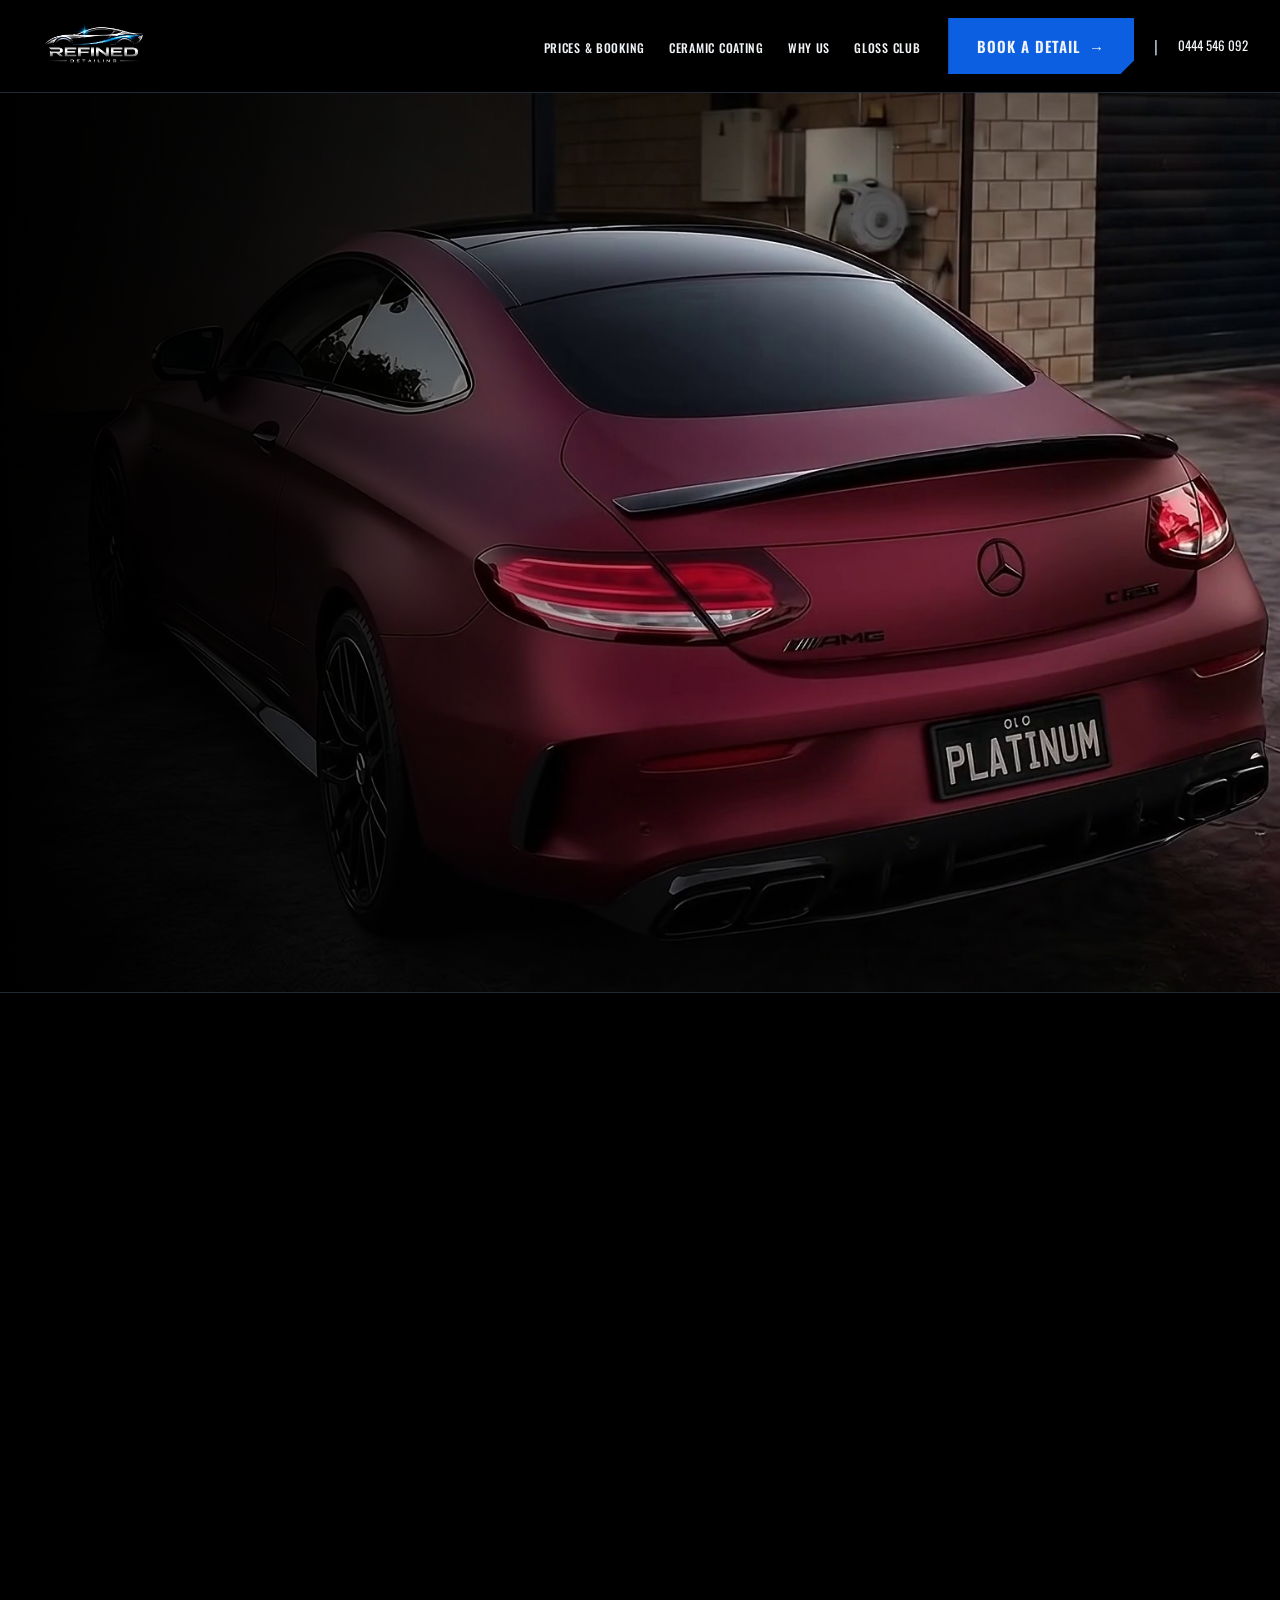
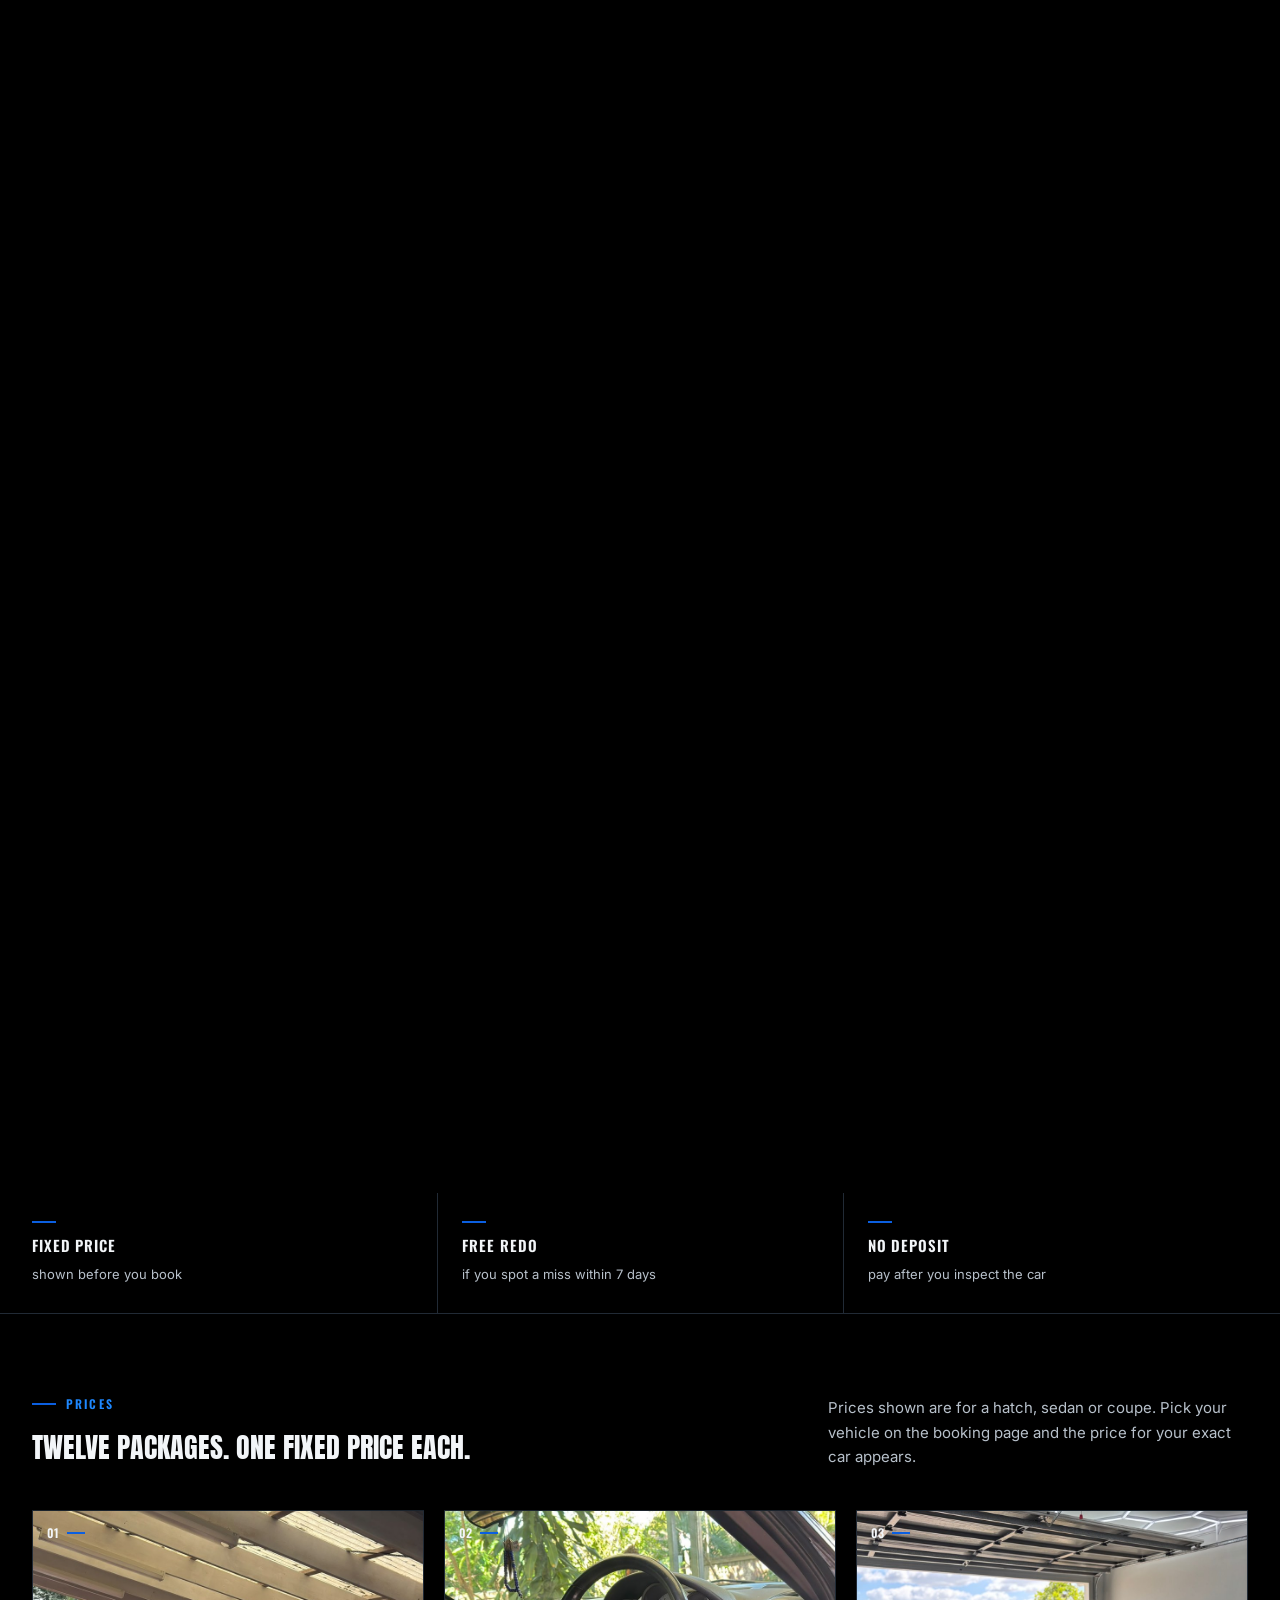
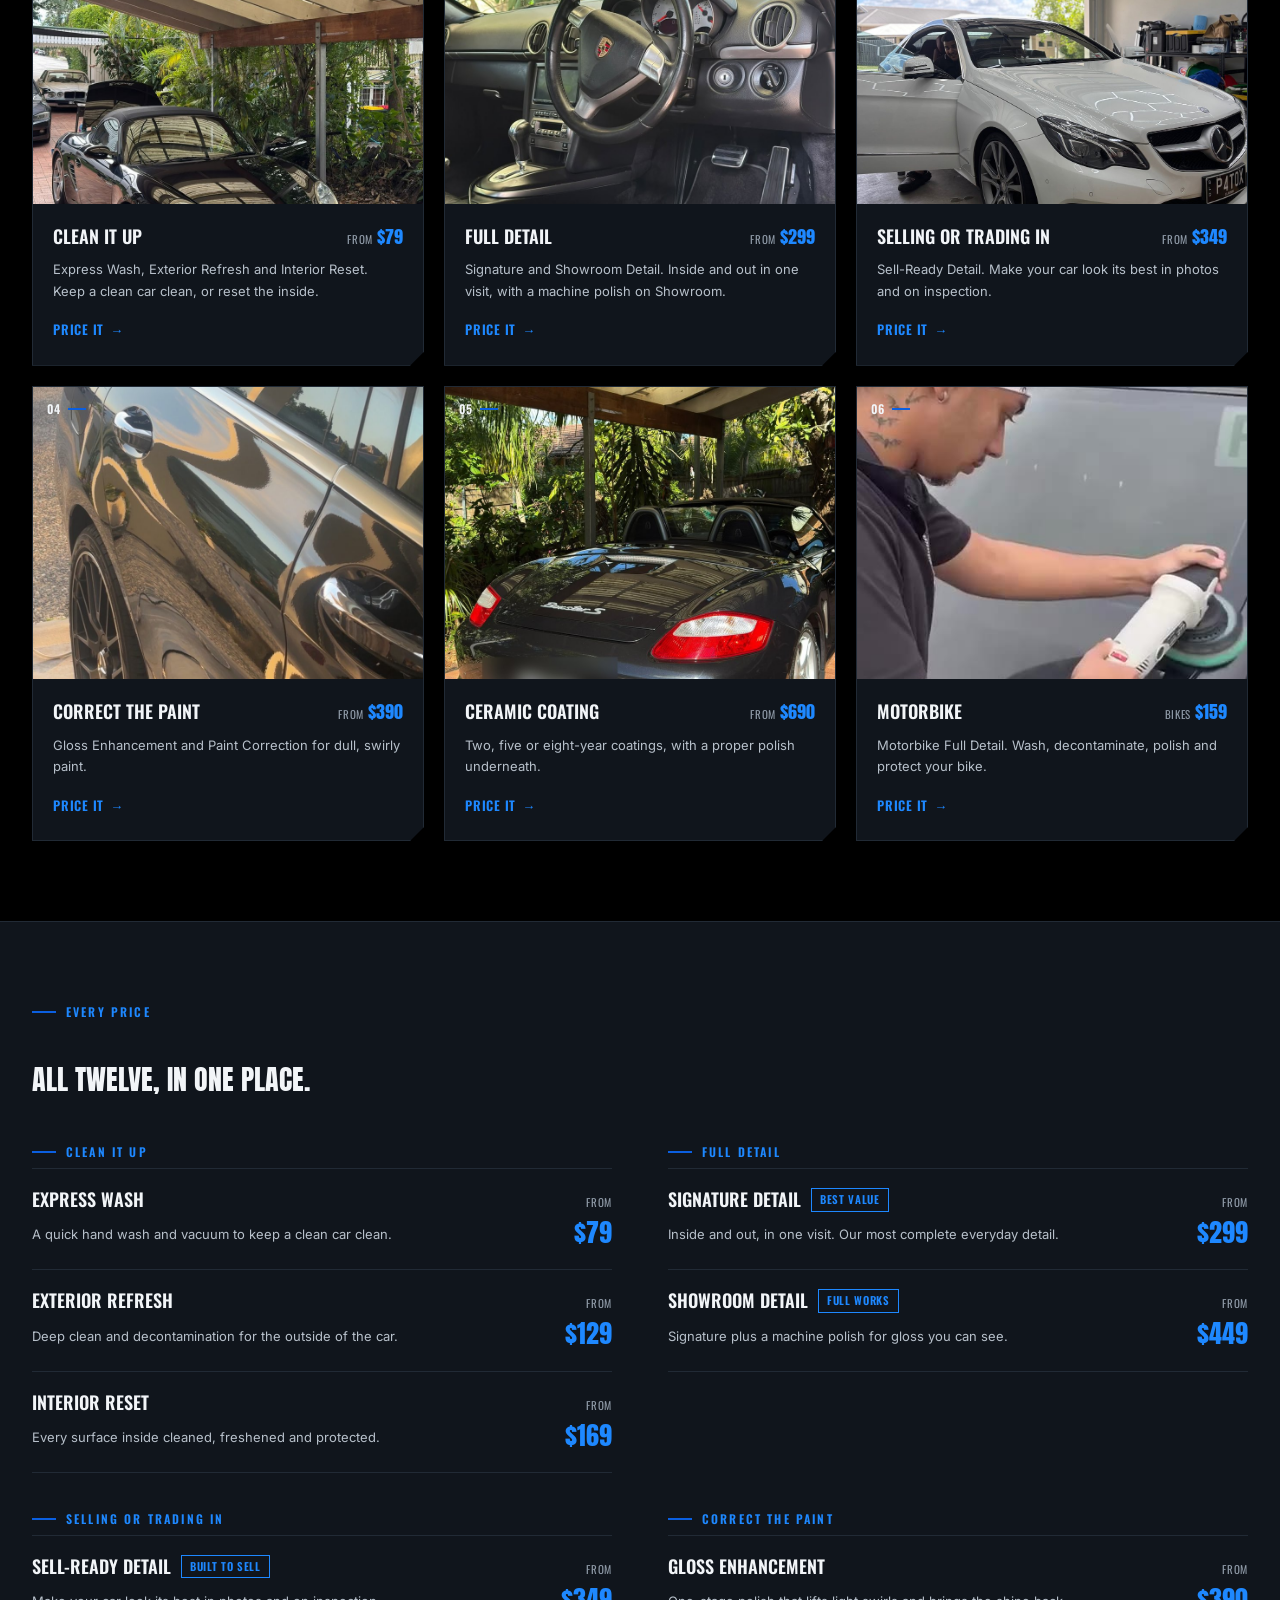
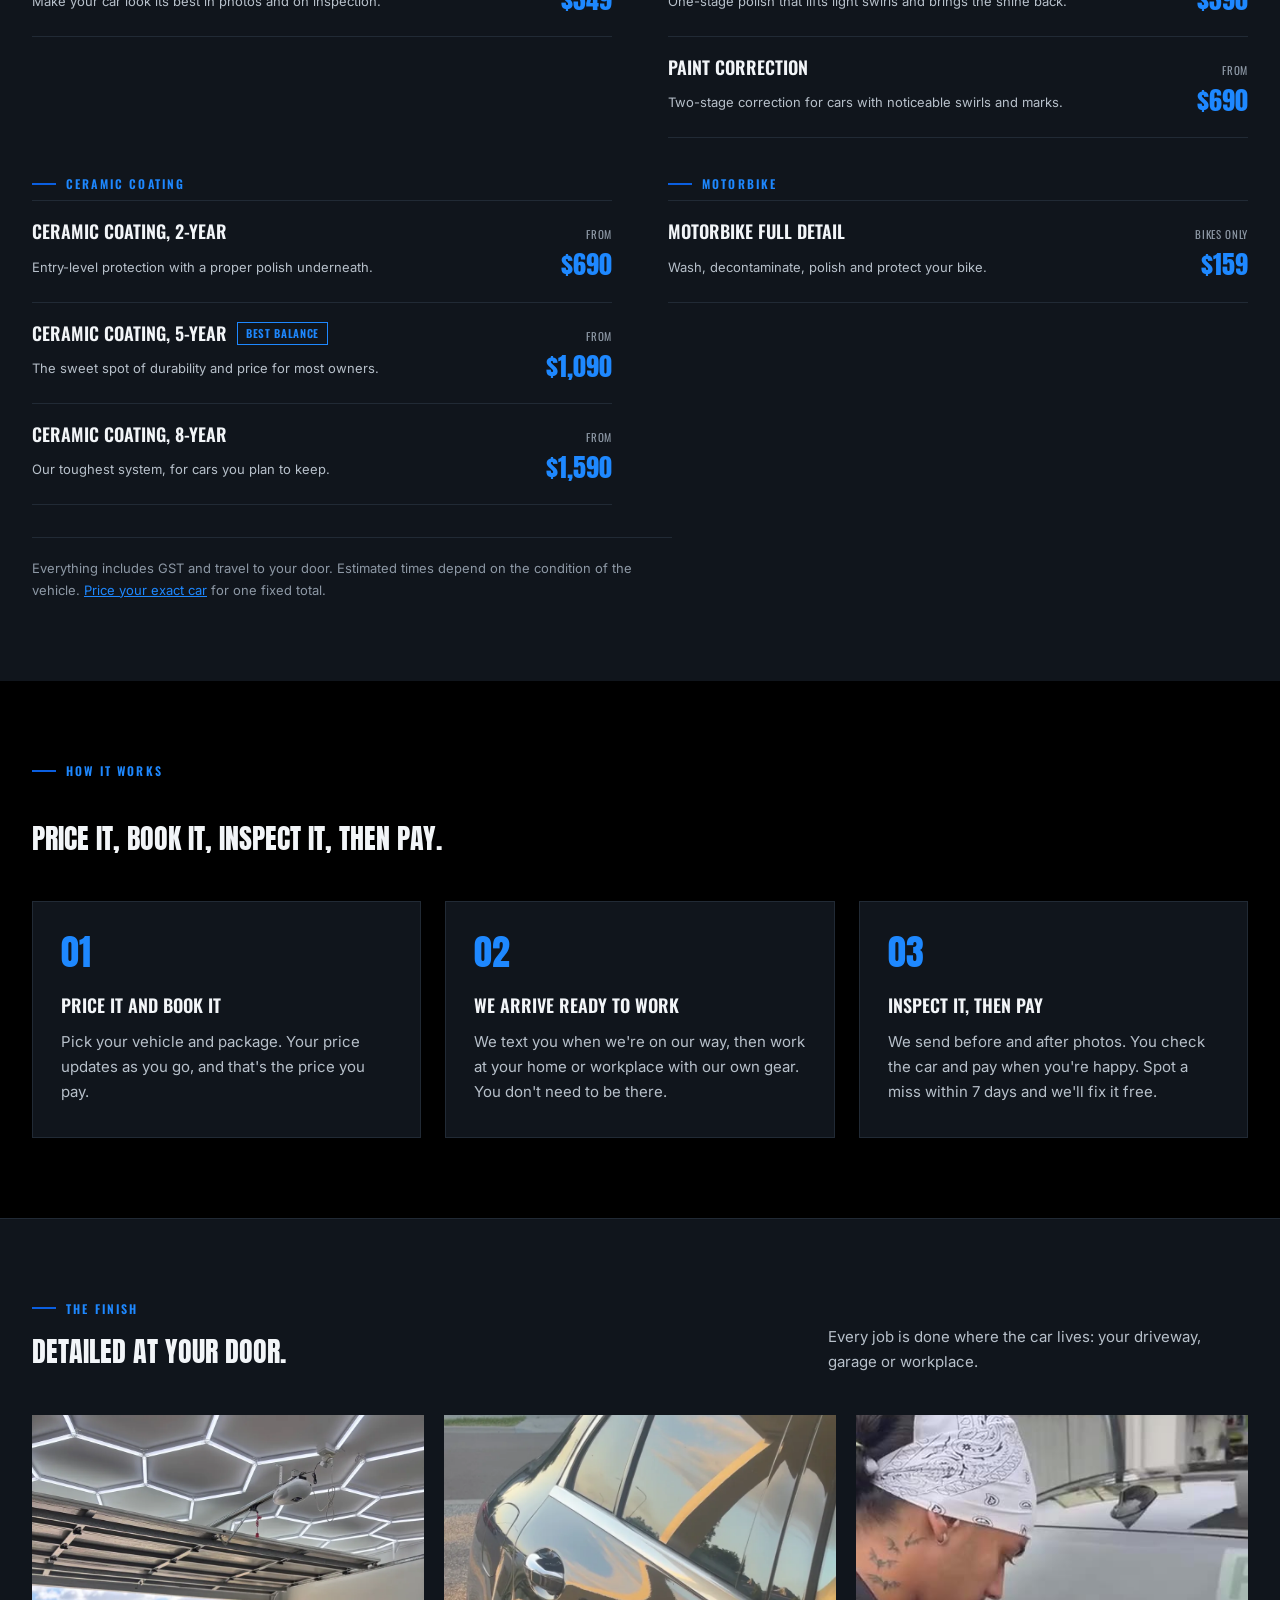
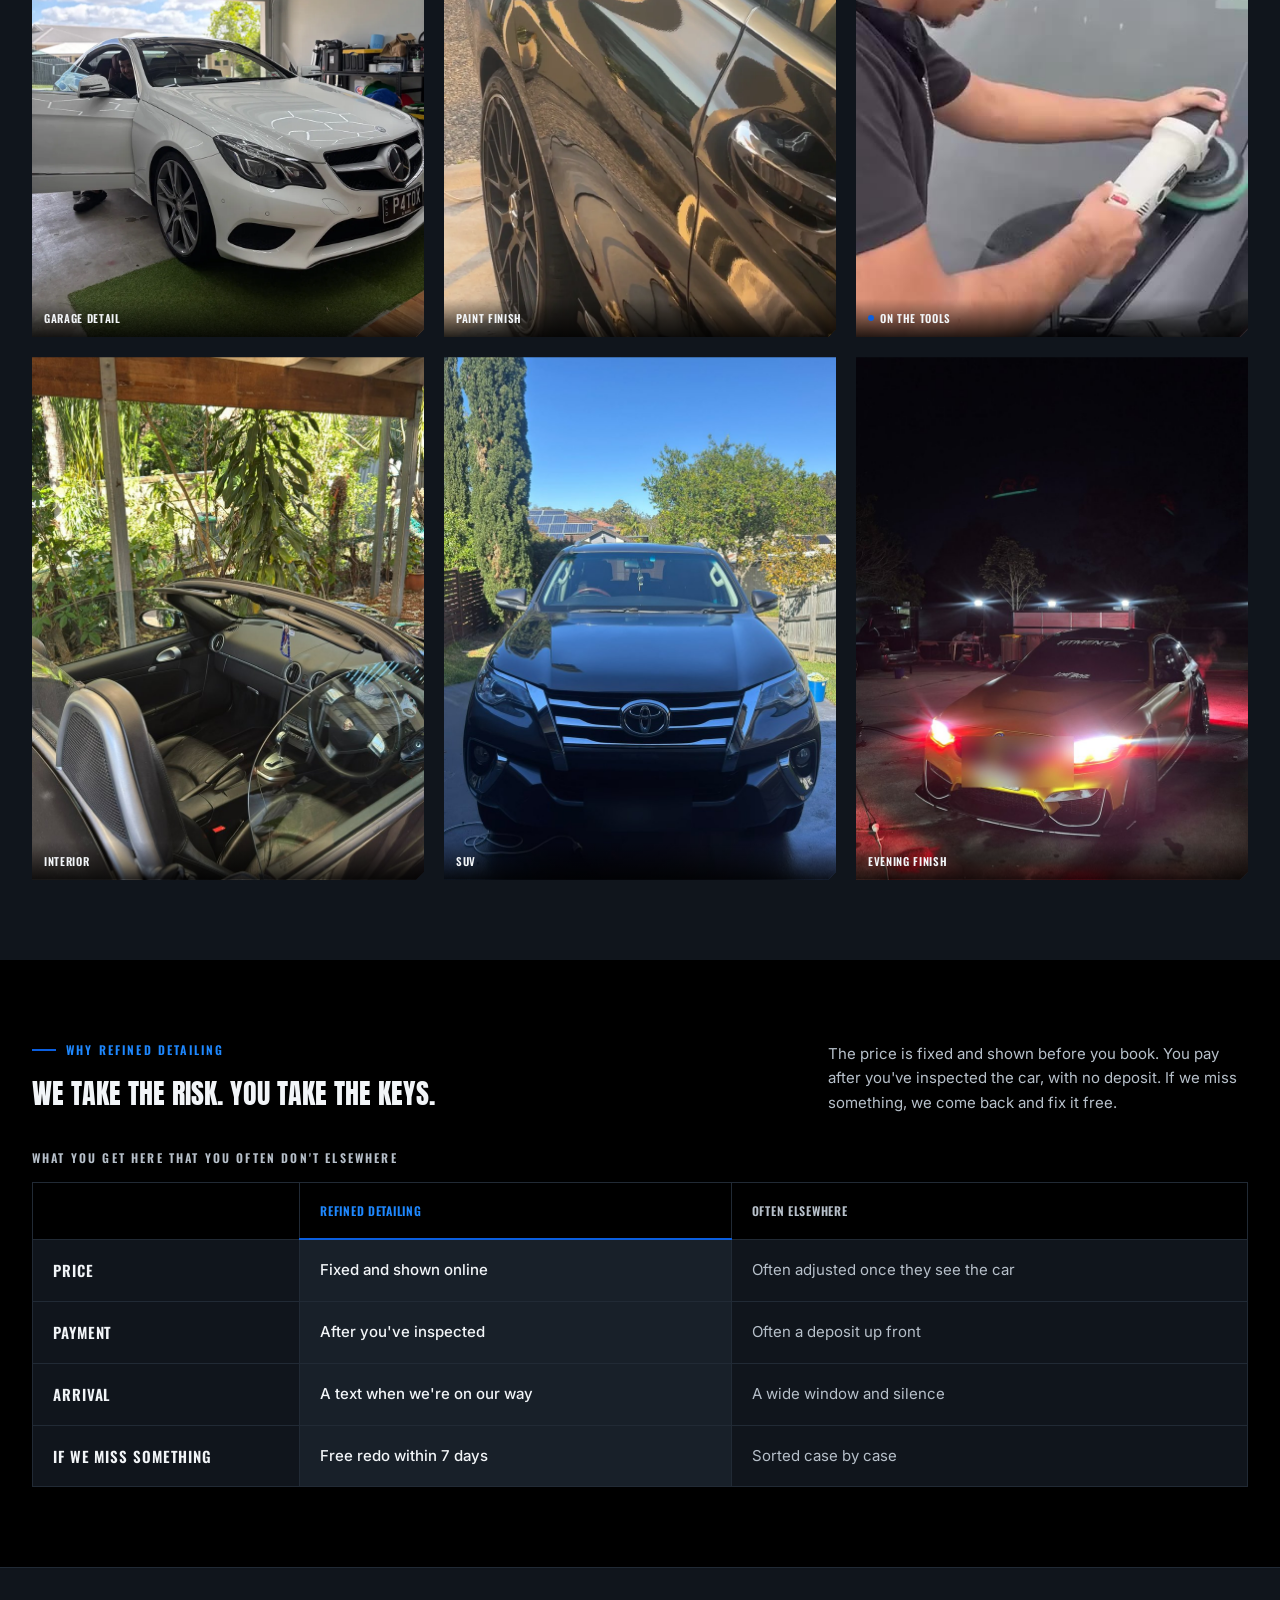
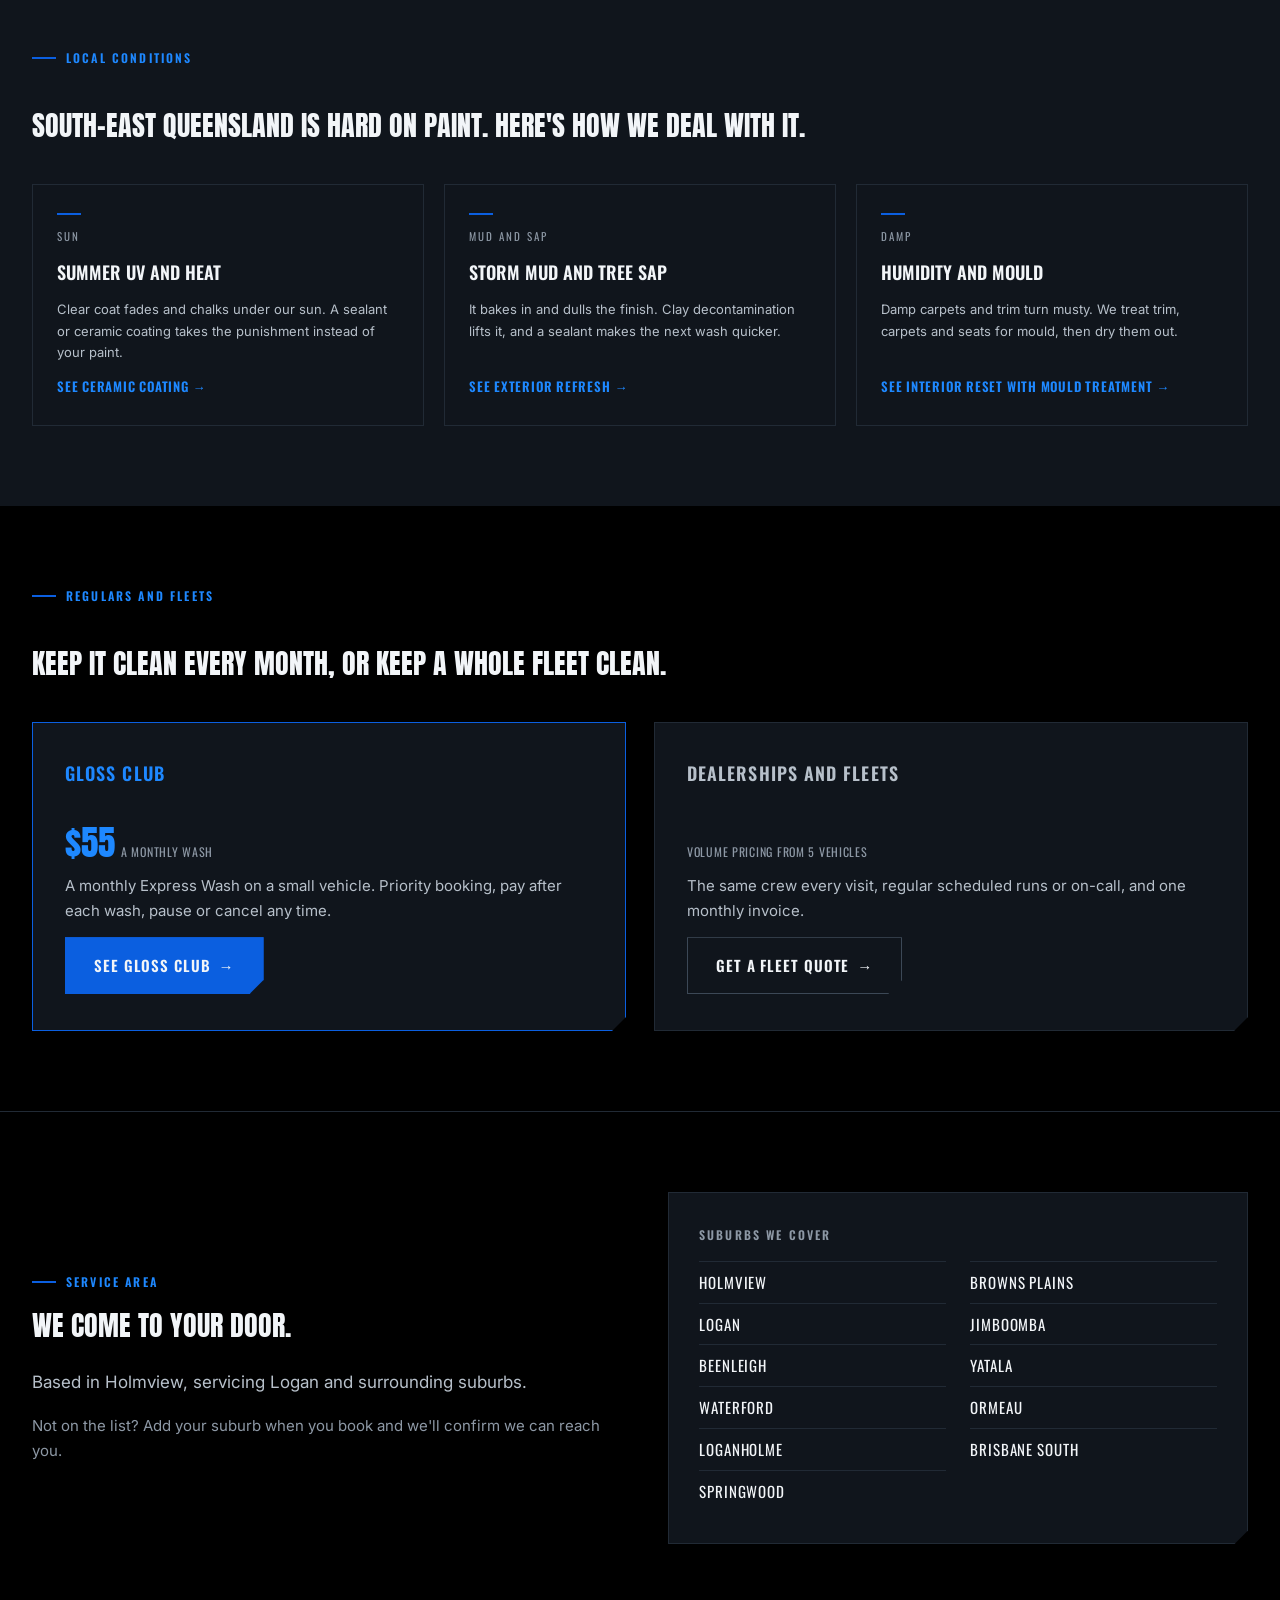
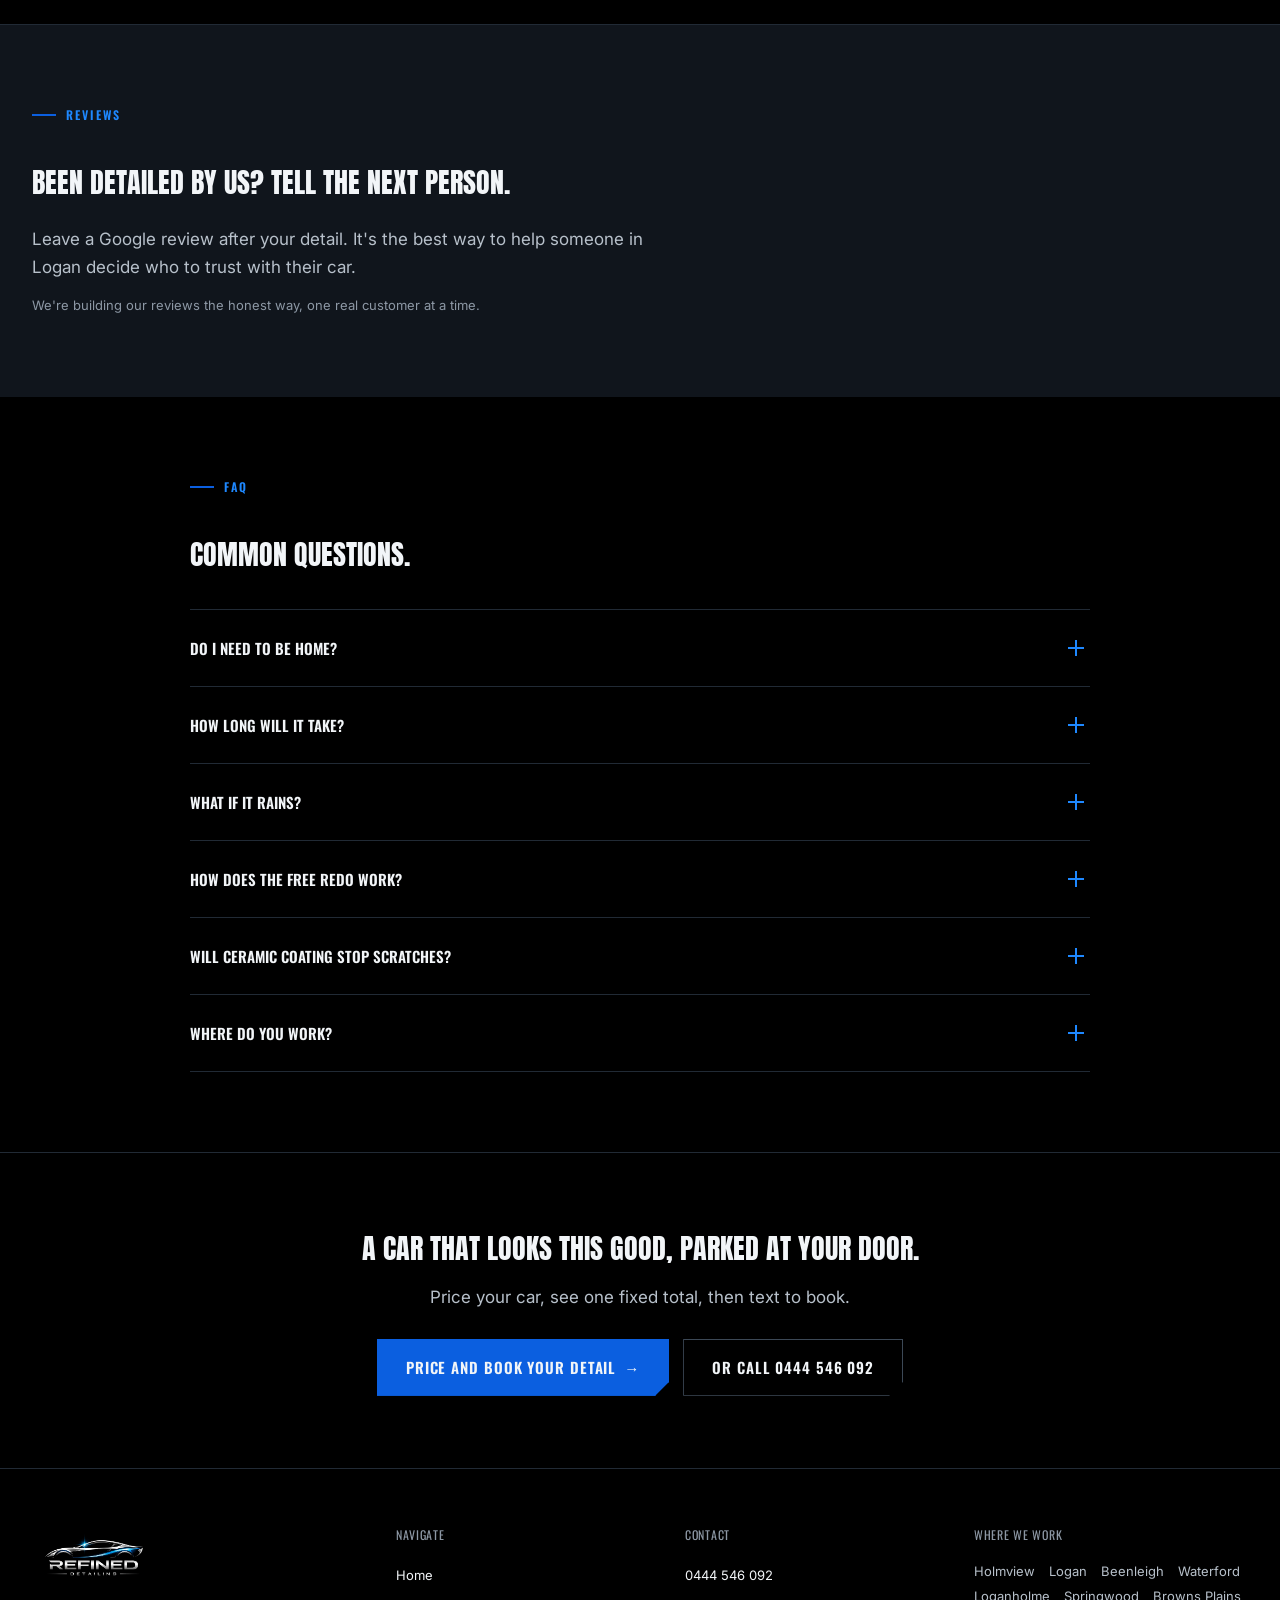
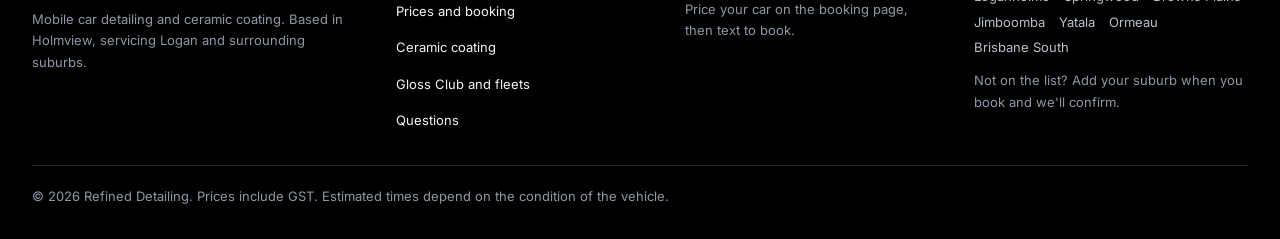
==== commit e18a6a80: "Restyle site with a dark cinematic layout: scroll-scrubbed hero, page transition, angled cards New A" ====
--- a/index.html
+++ b/index.html
@@ -1,12 +1,12 @@
-<!doctype html>
+<!DOCTYPE html>
 <html lang="en-AU">
 <head>
-<meta charset="utf-8">
+<meta charset="UTF-8">
 <meta name="viewport" content="width=device-width, initial-scale=1">
+<meta name="color-scheme" content="dark">
+<meta name="theme-color" content="#000000">
 <title>Mobile Car Detailing Logan | Refined Detailing</title>
 <meta name="description" content="Mobile car detailing and ceramic coating in Holmview and Logan. Fixed price shown before you book, no deposit, pay after you inspect the car, free redo within 7 days.">
-<meta name="theme-color" content="#000000">
-<link rel="icon" type="image/png" href="images/favicon.png">
 <meta property="og:type" content="website">
 <meta property="og:site_name" content="Refined Detailing">
 <meta property="og:title" content="Mobile Car Detailing Logan | Refined Detailing">
@@ -19,11 +19,10 @@
 <meta name="twitter:title" content="Mobile Car Detailing Logan | Refined Detailing">
 <meta name="twitter:description" content="Mobile car detailing and ceramic coating in Holmview and Logan. Fixed price shown before you book, no deposit, pay after you inspect the car, free redo within 7 days.">
 <meta name="twitter:image" content="images/og-image.jpg">
-<link href="https://fonts.googleapis.com/css2?family=Archivo:wdth,wght@125,700;125,800&family=Barlow:wght@400;500;600&family=Barlow+Condensed:wght@500;600&display=swap" rel="stylesheet">
+<link rel="icon" type="image/png" href="images/favicon.png">
+<link href="https://fonts.googleapis.com/css2?family=Anton&family=Oswald:wght@400;500;600;700&family=Inter:wght@400;500;600;700&display=swap" rel="stylesheet">
 <link rel="stylesheet" href="styles.css">
-<script src="main.js" defer></script>
-</head>
-<body>
+<script src="main.js"></script>
 <script type="application/ld+json">
 {
   "@context": "https://schema.org",
@@ -86,360 +85,545 @@
   ]
 }
 </script>
-<a class="skip" href="#main">Skip to content</a>
+</head>
+<body>
+<a class="skip-link" href="#main">Skip to content</a>
+
 <header class="site-header">
-  <div class="wrap header-row">
-    <a class="brand" href="index.html"><img src="images/logo.png" width="914" height="514" alt="Refined Detailing"></a>
-    <button class="nav-toggle" type="button" aria-expanded="false" aria-controls="site-nav" aria-label="Menu"><span class="nav-bars" aria-hidden="true"></span></button>
-    <nav class="site-nav" id="site-nav" aria-label="Main">
-      <ul>
-        <li><a href="book.html">Prices and booking</a></li>
-        <li><a href="ceramic-coating.html">Ceramic coating</a></li>
-        <li><a href="index.html#why">Why us</a></li>
-        <li><a href="gloss-club.html">Gloss Club</a></li>
-        <li><a href="index.html#faq">Questions</a></li>
-      </ul>
-      <div class="nav-cta">
-        <a class="nav-phone" href="tel:0444546092">0444 546 092</a>
-        <a class="btn btn-primary" href="book.html">Book now</a>
-      </div>
-    </nav>
+  <a class="site-header__logo" href="index.html">
+    <img src="images/logo.png" alt="Refined Detailing" width="914" height="514">
+  </a>
+
+  <button type="button" class="nav-toggle" aria-expanded="false" aria-controls="site-nav" aria-label="Toggle menu">
+    <span class="nav-toggle__bars"></span>
+  </button>
+
+  <nav class="site-nav" id="site-nav" aria-label="Primary">
+    <ul class="site-nav__links">
+      <li><a href="book.html">Prices &amp; Booking</a></li>
+      <li><a href="ceramic-coating.html">Ceramic Coating</a></li>
+      <li><a href="index.html#why">Why Us</a></li>
+      <li><a href="gloss-club.html">Gloss Club</a></li>
+    </ul>
+    <div class="site-nav__actions">
+      <a class="btn btn-primary" href="book.html">Book a Detail <span class="btn-arrow" aria-hidden="true">&rarr;</span></a>
+      <span class="site-nav__divider" aria-hidden="true">|</span>
+      <a class="site-nav__phone" href="tel:0444546092">0444 546 092</a>
+    </div>
+  </nav>
+</header>
+
+<main id="main">
+
+  <!-- Hero: scroll-scrubbed video. PLACEHOLDER MEDIA: swap images/hero-amg-c63s.jpg (poster) and videos/hero-orbit.mp4, keep the file names. -->
+  <section class="hero-cinema" id="heroCinema" aria-label="Introduction">
+    <div class="hero-cinema__pin">
+      <img class="hero-cinema__media" id="heroPoster" src="images/hero-amg-c63s.jpg" alt="Dark coupe parked in a garage lit with red light, camera orbiting the car" width="1920" height="1080" loading="eager" fetchpriority="high">
+      <video class="hero-cinema__media hero-cinema__media--video" id="heroVideo" muted playsinline preload="none" aria-hidden="true"></video>
+      <div class="hero-cinema__scrim" aria-hidden="true"></div>
+
+      <div class="hero-cinema__content hero-cinema__content--start" id="heroContentStart">
+        <div class="hero__eyebrow">
+          <span class="bar" aria-hidden="true"></span>
+          <span class="label">Mobile Detailing, Logan</span>
+        </div>
+        <h1 class="hero__title">We come to you.<span class="accent">We don't leave until it's perfect.</span></h1>
+        <div class="hero__rule" aria-hidden="true"></div>
+        <p class="hero__lede">Mobile car detailing and ceramic coating across Logan and surrounding areas. You get a fixed price before we arrive, a free redo if we miss anything, and you pay only after you've inspected the car.</p>
+        <div class="hero__ctas">
+          <a class="btn btn-primary" href="book.html">Price and book your detail <span class="btn-arrow" aria-hidden="true">&rarr;</span></a>
+          <a class="btn btn-secondary" href="tel:0444546092">Or call 0444 546 092</a>
+        </div>
+        <div class="hero__meta">
+          <span>Fixed price</span><span aria-hidden="true">&middot;</span><span>No deposit</span><span aria-hidden="true">&middot;</span><span>Free redo within 7 days</span>
+        </div>
+      </div>
+
+      <div class="hero-cinema__content hero-cinema__content--end" id="heroContentEnd">
+        <div class="hero__eyebrow">
+          <span class="bar" aria-hidden="true"></span>
+          <span class="label">Refined Detailing</span>
+        </div>
+        <h2 class="hero__title">We take the risk. You take the keys.</h2>
+        <div class="hero__rule" aria-hidden="true"></div>
+        <p class="hero__lede">A fixed price shown before you book, no deposit, and a free redo if we miss anything. You pay after you've inspected the car.</p>
+        <div class="hero__ctas">
+          <a class="btn btn-primary" href="book.html">Price and book your detail <span class="btn-arrow" aria-hidden="true">&rarr;</span></a>
+        </div>
+      </div>
+    </div>
+  </section>
+
+  <div class="trust-strip">
+    <div class="trust-strip__inner">
+      <div class="trust-item"><span class="bar" aria-hidden="true"></span><strong>Fixed price</strong><span>shown before you book</span></div>
+      <div class="trust-item"><span class="bar" aria-hidden="true"></span><strong>Free redo</strong><span>if you spot a miss within 7 days</span></div>
+      <div class="trust-item"><span class="bar" aria-hidden="true"></span><strong>No deposit</strong><span>pay after you inspect the car</span></div>
+    </div>
   </div>
-</header>
-
-<main id="main">
-
-  <section class="hero" aria-labelledby="hero-title">
-    <div class="wrap hero-grid">
-      <div class="hero-copy">
-        <p class="eyebrow">Mobile detailing and ceramic coating</p>
-        <h1 id="hero-title">We come to you. We don't leave until it's perfect.</h1>
-        <p class="lede">Mobile car detailing and ceramic coating across Logan and surrounding areas. You get a fixed price before we arrive, a free redo if we miss anything, and you pay only after you've inspected the car.</p>
-        <div class="hero-actions">
-          <a class="btn btn-primary btn-lg" href="book.html">Price and book your detail</a>
-          <a class="btn btn-ghost btn-lg" href="tel:0444546092">or call 0444 546 092</a>
-        </div>
-      </div>
-      <div class="hero-mark">
-        <img class="hero-logo" src="images/logo.png" width="914" height="514" alt="Refined Detailing logo: a chrome sports car with a blue light streak along the body">
-      </div>
-    </div>
-    <ul class="wrap proof">
-      <li><strong>Fixed price</strong><span>shown before you book</span></li>
-      <li><strong>Free redo</strong><span>if you spot a miss within 7 days</span></li>
-      <li><strong>No deposit</strong><span>pay after you inspect the car</span></li>
-    </ul>
-  </section>
 
   <!-- TODO: real before/after photos from client -->
   <!-- To switch this on, fill in data-before and data-after with the two image paths (and optionally data-before-webp, data-after-webp, data-before-alt, data-after-alt). It stays hidden until both are set. -->
-  <section class="band band-graphite ba" id="before-after" aria-labelledby="ba-title" data-ba data-before="" data-after="" hidden>
-    <div class="wrap">
-      <h2 id="ba-title">Drag to see what a proper detail does.</h2>
+  <section class="section section--alt is-reveal" id="before-after" aria-labelledby="ba-title" data-ba data-before="" data-after="" hidden>
+    <div class="section__inner">
+      <div class="section-heading section-heading--stacked">
+        <div class="section-heading__eyebrow">
+            <span class="bar" aria-hidden="true"></span>
+            <span class="label">Before And After</span>
+          </div>
+        <h2 class="section-heading__title" id="ba-title">Drag to see what a proper detail does.</h2>
+      </div>
       <div class="ba-stage" data-ba-stage></div>
     </div>
   </section>
 
-  <section class="band band-graphite" id="how" aria-labelledby="how-title">
-    <div class="wrap">
-      <p class="eyebrow">How it works</p>
-      <h2 id="how-title" data-reveal>Price it, book it, inspect it, then pay.</h2>
-      <ol class="steps">
-        <li data-reveal>
-          <h3>Price it and book it</h3>
-          <p>Pick your vehicle and package. Your price updates as you go, and that's the price you pay.</p>
-        </li>
-        <li data-reveal>
-          <h3>We arrive ready to work</h3>
-          <p>We text you when we're on our way, then work at your home or workplace with our own gear. You don't need to be there.</p>
-        </li>
-        <li data-reveal>
-          <h3>Inspect it, then pay</h3>
-          <p>We send before and after photos. You check the car and pay when you're happy. Spot a miss within 7 days and we'll fix it free.</p>
-        </li>
-      </ol>
-    </div>
-  </section>
-
-  <section class="band band-light" id="prices" aria-labelledby="prices-title">
-    <div class="wrap">
-      <p class="eyebrow">Prices</p>
-      <h2 id="prices-title" data-reveal>Twelve packages. One fixed price each.</h2>
-      <p class="section-lede" data-reveal>Prices below are for a hatch, sedan or coupe. Pick your vehicle on the booking page and the price for your exact car appears. Everything includes GST and travel to your door.</p>
-      <div class="pkg-group" data-reveal>
-        <div class="pkg-group-head">
-          <h3>Clean it up</h3>
-          <p>Keep a clean car clean, or reset the inside.</p>
-        </div>
-        <ul class="pkg-grid">
-          <li class="pkg-card">
-            <h4><a href="book.html#pkg=express">Express Wash</a></h4>
-            
-            <p class="pkg-blurb">A quick hand wash and vacuum to keep a clean car clean.</p>
-            <p class="pkg-price"><span class="pkg-from">from</span> <span data-price="express">$79</span></p>
-          </li>
-          <li class="pkg-card">
-            <h4><a href="book.html#pkg=refresh">Exterior Refresh</a></h4>
-            
-            <p class="pkg-blurb">Deep clean and decontamination for the outside of the car.</p>
-            <p class="pkg-price"><span class="pkg-from">from</span> <span data-price="refresh">$129</span></p>
-          </li>
-          <li class="pkg-card">
-            <h4><a href="book.html#pkg=interior">Interior Reset</a></h4>
-            
-            <p class="pkg-blurb">Every surface inside cleaned, freshened and protected.</p>
-            <p class="pkg-price"><span class="pkg-from">from</span> <span data-price="interior">$169</span></p>
-          </li>
-        </ul>
-      </div>
-      <div class="pkg-group" data-reveal>
-        <div class="pkg-group-head">
-          <h3>Full detail</h3>
-          <p>Inside and out, in one visit.</p>
-        </div>
-        <ul class="pkg-grid">
-          <li class="pkg-card">
-            <h4><a href="book.html#pkg=signature">Signature Detail</a></h4>
-            <span class="chip">Best value</span>
-            <p class="pkg-blurb">Inside and out, in one visit. Our most complete everyday detail.</p>
-            <p class="pkg-price"><span class="pkg-from">from</span> <span data-price="signature">$299</span></p>
-          </li>
-          <li class="pkg-card">
-            <h4><a href="book.html#pkg=showroom">Showroom Detail</a></h4>
-            <span class="chip">Full works</span>
-            <p class="pkg-blurb">Signature plus a machine polish for gloss you can see.</p>
-            <p class="pkg-price"><span class="pkg-from">from</span> <span data-price="showroom">$449</span></p>
-          </li>
-        </ul>
-      </div>
-      <div class="pkg-group" data-reveal>
-        <div class="pkg-group-head">
-          <h3>Selling or trading in</h3>
-          <p>Look your best in photos and on inspection.</p>
-        </div>
-        <ul class="pkg-grid">
-          <li class="pkg-card">
-            <h4><a href="book.html#pkg=sellready">Sell-Ready Detail</a></h4>
-            <span class="chip">Built to sell</span>
-            <p class="pkg-blurb">Make your car look its best in photos and on inspection.</p>
-            <p class="pkg-price"><span class="pkg-from">from</span> <span data-price="sellready">$349</span></p>
-          </li>
-        </ul>
-      </div>
-      <div class="pkg-group" data-reveal>
-        <div class="pkg-group-head">
-          <h3>Correct the paint</h3>
-          <p>For dull, swirly paint.</p>
-        </div>
-        <ul class="pkg-grid">
-          <li class="pkg-card">
-            <h4><a href="book.html#pkg=gloss">Gloss Enhancement</a></h4>
-            
-            <p class="pkg-blurb">One-stage polish that lifts light swirls and brings the shine back.</p>
-            <p class="pkg-price"><span class="pkg-from">from</span> <span data-price="gloss">$390</span></p>
-          </li>
-          <li class="pkg-card">
-            <h4><a href="book.html#pkg=correction">Paint Correction</a></h4>
-            
-            <p class="pkg-blurb">Two-stage correction for cars with noticeable swirls and marks.</p>
-            <p class="pkg-price"><span class="pkg-from">from</span> <span data-price="correction">$690</span></p>
-          </li>
-        </ul>
-      </div>
-      <div class="pkg-group" data-reveal>
-        <div class="pkg-group-head">
-          <h3>Ceramic coating</h3>
-          <p>Long-term protection. Two, five or eight years.</p>
-        </div>
-        <ul class="pkg-grid">
-          <li class="pkg-card">
-            <h4><a href="book.html#pkg=ceramic2">Ceramic Coating, 2-year</a></h4>
-            
-            <p class="pkg-blurb">Entry-level protection with a proper polish underneath.</p>
-            <p class="pkg-price"><span class="pkg-from">from</span> <span data-price="ceramic2">$690</span></p>
-          </li>
-          <li class="pkg-card">
-            <h4><a href="book.html#pkg=ceramic5">Ceramic Coating, 5-year</a></h4>
-            <span class="chip">Best balance</span>
-            <p class="pkg-blurb">The sweet spot of durability and price for most owners.</p>
-            <p class="pkg-price"><span class="pkg-from">from</span> <span data-price="ceramic5">$1,090</span></p>
-          </li>
-          <li class="pkg-card">
-            <h4><a href="book.html#pkg=ceramic8">Ceramic Coating, 8-year</a></h4>
-            
-            <p class="pkg-blurb">Our toughest system, for cars you plan to keep.</p>
-            <p class="pkg-price"><span class="pkg-from">from</span> <span data-price="ceramic8">$1,590</span></p>
-          </li>
-        </ul>
-      </div>
-      <div class="pkg-group" data-reveal>
-        <div class="pkg-group-head">
-          <h3>Motorbike</h3>
-          <p>Bikes have their own price.</p>
-        </div>
-        <ul class="pkg-grid">
-          <li class="pkg-card">
-            <h4><a href="book.html#pkg=bikefull">Motorbike Full Detail</a></h4>
-            
-            <p class="pkg-blurb">Wash, decontaminate, polish and protect your bike.</p>
-            <p class="pkg-price"><span class="pkg-from">bikes only</span> <span data-price="bikefull" data-size="b">$159</span></p>
-          </li>
-        </ul>
-      </div>
-      <p class="section-cta" data-reveal><a class="btn btn-dark" href="book.html">Price your exact car</a></p>
-    </div>
-  </section>
-
-  <section class="band band-void" id="qld" aria-labelledby="qld-title">
-    <div class="wrap">
-      <p class="eyebrow">Local conditions</p>
-      <h2 id="qld-title" data-reveal>South-east Queensland is hard on paint. Here's how we deal with it.</h2>
-      <div class="threats">
-        <article class="threat" data-reveal>
-          <p class="threat-label">Sun</p>
-          <h3>Summer UV and heat</h3>
-          <p>Clear coat fades and chalks under our sun. A sealant or ceramic coating takes the punishment instead of your paint.</p>
-          <a class="text-link" href="ceramic-coating.html">See ceramic coating</a>
+  <section class="section is-reveal" id="prices" aria-labelledby="prices-heading">
+    <div class="section__inner">
+      <div class="section-heading">
+        <div>
+          <div class="section-heading__eyebrow">
+            <span class="bar" aria-hidden="true"></span>
+            <span class="label">Prices</span>
+          </div>
+          <h2 class="section-heading__title" id="prices-heading">Twelve packages. One fixed price each.</h2>
+        </div>
+        <p class="section-heading__description">Prices shown are for a hatch, sedan or coupe. Pick your vehicle on the booking page and the price for your exact car appears.</p>
+      </div>
+
+      <div class="services-grid">
+        <article class="service-card">
+          <div class="service-card__media">
+            <img src="images/exterior-wash-porsche-gloss.jpg" alt="Freshly washed black convertible under a carport, paint reflecting the roofline" loading="lazy" width="900" height="1200">
+            <span class="service-card__index">01<span class="bar" aria-hidden="true"></span></span>
+          </div>
+          <div class="service-card__body">
+            <h3 class="service-card__title">Clean it up <span class="service-card__price"><small>from</small><span data-price="express">$79</span></span></h3>
+            <p class="service-card__desc">Express Wash, Exterior Refresh and Interior Reset. Keep a clean car clean, or reset the inside.</p>
+            <a class="service-card__link" href="book.html#pkg=express">Price It <span aria-hidden="true">&rarr;</span></a>
+          </div>
         </article>
-        <article class="threat" data-reveal>
-          <p class="threat-label">Mud and sap</p>
-          <h3>Storm mud and tree sap</h3>
-          <p>It bakes in and dulls the finish. Clay decontamination lifts it, and a sealant makes the next wash quicker.</p>
-          <a class="text-link" href="book.html#pkg=refresh">See Exterior Refresh</a>
+        <article class="service-card">
+          <div class="service-card__media">
+            <img src="images/interior-deep-clean-porsche-dash.jpg" alt="Clean sports car cockpit with dashboard and steering wheel detailed" loading="lazy" width="900" height="1200">
+            <span class="service-card__index">02<span class="bar" aria-hidden="true"></span></span>
+          </div>
+          <div class="service-card__body">
+            <h3 class="service-card__title">Full detail <span class="service-card__price"><small>from</small><span data-price="signature">$299</span></span></h3>
+            <p class="service-card__desc">Signature and Showroom Detail. Inside and out in one visit, with a machine polish on Showroom.</p>
+            <a class="service-card__link" href="book.html#pkg=signature">Price It <span aria-hidden="true">&rarr;</span></a>
+          </div>
         </article>
-        <article class="threat" data-reveal>
-          <p class="threat-label">Damp</p>
-          <h3>Humidity and mould</h3>
-          <p>Damp carpets and trim turn musty. We treat trim, carpets and seats for mould, then dry them out.</p>
-          <a class="text-link" href="book.html#pkg=interior&amp;extras=mould">See Interior Reset with mould treatment</a>
+        <article class="service-card">
+          <div class="service-card__media">
+            <img src="images/refined-garage-mercedes.jpg" alt="White Mercedes coupe with the door open in a home garage during a detail" loading="lazy" width="900" height="1200">
+            <span class="service-card__index">03<span class="bar" aria-hidden="true"></span></span>
+          </div>
+          <div class="service-card__body">
+            <h3 class="service-card__title">Selling or trading in <span class="service-card__price"><small>from</small><span data-price="sellready">$349</span></span></h3>
+            <p class="service-card__desc">Sell-Ready Detail. Make your car look its best in photos and on inspection.</p>
+            <a class="service-card__link" href="book.html#pkg=sellready">Price It <span aria-hidden="true">&rarr;</span></a>
+          </div>
         </article>
-      </div>
-    </div>
-  </section>
-
-  <section class="band band-graphite" id="why" aria-labelledby="why-title">
-    <div class="wrap why-grid">
-      <div class="why-copy" data-reveal>
-        <p class="eyebrow">Why us</p>
-        <h2 id="why-title">We take the risk. You take the keys.</h2>
-        <p class="section-lede">The price is fixed and shown before you book. You pay after you've inspected the car, with no deposit. If we miss something, we come back and fix it free.</p>
-      </div>
-      <table class="compare" data-reveal>
+        <article class="service-card">
+          <div class="service-card__media">
+            <img src="images/refined-paint-closeup.jpg" alt="Close-up of a black car door with deep gloss reflecting the evening sky" loading="lazy" width="900" height="1200">
+            <span class="service-card__index">04<span class="bar" aria-hidden="true"></span></span>
+          </div>
+          <div class="service-card__body">
+            <h3 class="service-card__title">Correct the paint <span class="service-card__price"><small>from</small><span data-price="gloss">$390</span></span></h3>
+            <p class="service-card__desc">Gloss Enhancement and Paint Correction for dull, swirly paint.</p>
+            <a class="service-card__link" href="book.html#pkg=gloss">Price It <span aria-hidden="true">&rarr;</span></a>
+          </div>
+        </article>
+        <article class="service-card">
+          <div class="service-card__media">
+            <img src="images/ceramic-coating-porsche-rear-gloss.jpg" alt="Rear of a black convertible with a glossy finish under a carport" loading="lazy" width="900" height="1200">
+            <span class="service-card__index">05<span class="bar" aria-hidden="true"></span></span>
+          </div>
+          <div class="service-card__body">
+            <h3 class="service-card__title">Ceramic coating <span class="service-card__price"><small>from</small><span data-price="ceramic2">$690</span></span></h3>
+            <p class="service-card__desc">Two, five or eight-year coatings, with a proper polish underneath.</p>
+            <a class="service-card__link" href="ceramic-coating.html">Price It <span aria-hidden="true">&rarr;</span></a>
+          </div>
+        </article>
+        <article class="service-card">
+          <div class="service-card__media">
+            <img src="images/paint-protection-polisher-action-poster.jpg" alt="Detailer machine polishing a panel" loading="lazy" width="900" height="1200">
+            <span class="service-card__index">06<span class="bar" aria-hidden="true"></span></span>
+          </div>
+          <div class="service-card__body">
+            <h3 class="service-card__title">Motorbike <span class="service-card__price"><small>bikes</small><span data-price="bikefull" data-size="b">$159</span></span></h3>
+            <p class="service-card__desc">Motorbike Full Detail. Wash, decontaminate, polish and protect your bike.</p>
+            <a class="service-card__link" href="book.html#pkg=bikefull">Price It <span aria-hidden="true">&rarr;</span></a>
+          </div>
+        </article>
+      </div>
+    </div>
+  </section>
+
+  <section class="section section--alt is-reveal" aria-labelledby="all-prices-heading">
+    <div class="section__inner">
+      <div class="section-heading section-heading--stacked">
+        <div class="section-heading__eyebrow">
+            <span class="bar" aria-hidden="true"></span>
+            <span class="label">Every Price</span>
+          </div>
+        <h2 class="section-heading__title" id="all-prices-heading">All twelve, in one place.</h2>
+      </div>
+      <div class="price-groups">
+        <div class="price-group">
+          <h3 class="price-group__title">Clean it up</h3>
+          <ul class="price-list">
+          <li class="price-row">
+            <span class="price-row__name"><a href="book.html#pkg=express">Express Wash</a></span>
+            <span class="price-row__blurb">A quick hand wash and vacuum to keep a clean car clean.</span>
+            <span class="price-row__price"><small>from</small><span data-price="express">$79</span></span>
+          </li>
+          <li class="price-row">
+            <span class="price-row__name"><a href="book.html#pkg=refresh">Exterior Refresh</a></span>
+            <span class="price-row__blurb">Deep clean and decontamination for the outside of the car.</span>
+            <span class="price-row__price"><small>from</small><span data-price="refresh">$129</span></span>
+          </li>
+          <li class="price-row">
+            <span class="price-row__name"><a href="book.html#pkg=interior">Interior Reset</a></span>
+            <span class="price-row__blurb">Every surface inside cleaned, freshened and protected.</span>
+            <span class="price-row__price"><small>from</small><span data-price="interior">$169</span></span>
+          </li>
+          </ul>
+        </div>
+        <div class="price-group">
+          <h3 class="price-group__title">Full detail</h3>
+          <ul class="price-list">
+          <li class="price-row">
+            <span class="price-row__name"><a href="book.html#pkg=signature">Signature Detail</a><span class="chip">Best value</span></span>
+            <span class="price-row__blurb">Inside and out, in one visit. Our most complete everyday detail.</span>
+            <span class="price-row__price"><small>from</small><span data-price="signature">$299</span></span>
+          </li>
+          <li class="price-row">
+            <span class="price-row__name"><a href="book.html#pkg=showroom">Showroom Detail</a><span class="chip">Full works</span></span>
+            <span class="price-row__blurb">Signature plus a machine polish for gloss you can see.</span>
+            <span class="price-row__price"><small>from</small><span data-price="showroom">$449</span></span>
+          </li>
+          </ul>
+        </div>
+        <div class="price-group">
+          <h3 class="price-group__title">Selling or trading in</h3>
+          <ul class="price-list">
+          <li class="price-row">
+            <span class="price-row__name"><a href="book.html#pkg=sellready">Sell-Ready Detail</a><span class="chip">Built to sell</span></span>
+            <span class="price-row__blurb">Make your car look its best in photos and on inspection.</span>
+            <span class="price-row__price"><small>from</small><span data-price="sellready">$349</span></span>
+          </li>
+          </ul>
+        </div>
+        <div class="price-group">
+          <h3 class="price-group__title">Correct the paint</h3>
+          <ul class="price-list">
+          <li class="price-row">
+            <span class="price-row__name"><a href="book.html#pkg=gloss">Gloss Enhancement</a></span>
+            <span class="price-row__blurb">One-stage polish that lifts light swirls and brings the shine back.</span>
+            <span class="price-row__price"><small>from</small><span data-price="gloss">$390</span></span>
+          </li>
+          <li class="price-row">
+            <span class="price-row__name"><a href="book.html#pkg=correction">Paint Correction</a></span>
+            <span class="price-row__blurb">Two-stage correction for cars with noticeable swirls and marks.</span>
+            <span class="price-row__price"><small>from</small><span data-price="correction">$690</span></span>
+          </li>
+          </ul>
+        </div>
+        <div class="price-group">
+          <h3 class="price-group__title">Ceramic coating</h3>
+          <ul class="price-list">
+          <li class="price-row">
+            <span class="price-row__name"><a href="book.html#pkg=ceramic2">Ceramic Coating, 2-year</a></span>
+            <span class="price-row__blurb">Entry-level protection with a proper polish underneath.</span>
+            <span class="price-row__price"><small>from</small><span data-price="ceramic2">$690</span></span>
+          </li>
+          <li class="price-row">
+            <span class="price-row__name"><a href="book.html#pkg=ceramic5">Ceramic Coating, 5-year</a><span class="chip">Best balance</span></span>
+            <span class="price-row__blurb">The sweet spot of durability and price for most owners.</span>
+            <span class="price-row__price"><small>from</small><span data-price="ceramic5">$1,090</span></span>
+          </li>
+          <li class="price-row">
+            <span class="price-row__name"><a href="book.html#pkg=ceramic8">Ceramic Coating, 8-year</a></span>
+            <span class="price-row__blurb">Our toughest system, for cars you plan to keep.</span>
+            <span class="price-row__price"><small>from</small><span data-price="ceramic8">$1,590</span></span>
+          </li>
+          </ul>
+        </div>
+        <div class="price-group">
+          <h3 class="price-group__title">Motorbike</h3>
+          <ul class="price-list">
+          <li class="price-row">
+            <span class="price-row__name"><a href="book.html#pkg=bikefull">Motorbike Full Detail</a></span>
+            <span class="price-row__blurb">Wash, decontaminate, polish and protect your bike.</span>
+            <span class="price-row__price"><small>bikes only</small><span data-price="bikefull" data-size="b">$159</span></span>
+          </li>
+          </ul>
+        </div>
+      </div>
+      <p class="price-disclaimer price-disclaimer--section">Everything includes GST and travel to your door. Estimated times depend on the condition of the vehicle. <a href="book.html">Price your exact car</a> for one fixed total.</p>
+    </div>
+  </section>
+
+  <section class="section is-reveal" id="how" aria-labelledby="how-heading">
+    <div class="section__inner">
+      <div class="section-heading section-heading--stacked">
+        <div class="section-heading__eyebrow">
+            <span class="bar" aria-hidden="true"></span>
+            <span class="label">How It Works</span>
+          </div>
+        <h2 class="section-heading__title" id="how-heading">Price it, book it, inspect it, then pay.</h2>
+      </div>
+      <div class="process-grid">
+        <div class="process-card">
+          <span class="process-card__num">01</span>
+          <h3 class="process-card__title">Price it and book it</h3>
+          <p class="process-card__desc">Pick your vehicle and package. Your price updates as you go, and that's the price you pay.</p>
+        </div>
+        <div class="process-card">
+          <span class="process-card__num">02</span>
+          <h3 class="process-card__title">We arrive ready to work</h3>
+          <p class="process-card__desc">We text you when we're on our way, then work at your home or workplace with our own gear. You don't need to be there.</p>
+        </div>
+        <div class="process-card">
+          <span class="process-card__num">03</span>
+          <h3 class="process-card__title">Inspect it, then pay</h3>
+          <p class="process-card__desc">We send before and after photos. You check the car and pay when you're happy. Spot a miss within 7 days and we'll fix it free.</p>
+        </div>
+      </div>
+    </div>
+  </section>
+
+  <!-- Gallery: two real Refined photos plus PLACEHOLDER tiles (swap the files, keep the names). -->
+  <section class="section section--alt is-reveal" aria-labelledby="gallery-heading">
+    <div class="section__inner">
+      <div class="section-heading">
+        <div>
+          <div class="section-heading__eyebrow">
+            <span class="bar" aria-hidden="true"></span>
+            <span class="label">The Finish</span>
+          </div>
+          <h2 class="section-heading__title" id="gallery-heading">Detailed at your door.</h2>
+        </div>
+        <p class="section-heading__description">Every job is done where the car lives: your driveway, garage or workplace.</p>
+      </div>
+
+      <div class="gallery-grid">
+        <div class="gallery-item">
+          <picture>
+            <source srcset="images/refined-garage-mercedes.webp" type="image/webp">
+            <img src="images/refined-garage-mercedes.jpg" alt="White Mercedes coupe with the door open in a home garage during a detail" loading="lazy" width="1080" height="1440">
+          </picture>
+          <span class="gallery-item__caption">Garage detail</span>
+        </div>
+        <div class="gallery-item">
+          <picture>
+            <source srcset="images/refined-paint-closeup.webp" type="image/webp">
+            <img src="images/refined-paint-closeup.jpg" alt="Close-up of a black car door with deep gloss reflecting the evening sky" loading="lazy" width="900" height="1600">
+          </picture>
+          <span class="gallery-item__caption">Paint finish</span>
+        </div>
+        <div class="gallery-item gallery-item--video">
+          <video class="autoplay-video" data-autoplay-src="videos/paint-protection-polisher-action.mp4" muted loop playsinline preload="none" poster="images/paint-protection-polisher-action-poster.jpg" aria-hidden="true" width="464" height="832"></video>
+          <span class="gallery-item__caption"><span class="dot" aria-hidden="true"></span>On the tools</span>
+        </div>
+        <div class="gallery-item">
+          <img src="images/gallery-porsche-interior-wide.jpg" alt="Open-top sports car interior after a detail" loading="lazy" width="788" height="1400">
+          <span class="gallery-item__caption">Interior</span>
+        </div>
+        <div class="gallery-item">
+          <img src="images/gallery-toyota-fortuner.jpg" alt="Dark SUV detailed in a driveway" loading="lazy" width="788" height="1400">
+          <span class="gallery-item__caption">SUV</span>
+        </div>
+        <div class="gallery-item">
+          <img src="images/gallery-bmw-night-detail.jpg" alt="Sports coupe after an evening detail under work lights" loading="lazy" width="788" height="1400">
+          <span class="gallery-item__caption">Evening finish</span>
+        </div>
+      </div>
+    </div>
+  </section>
+
+  <section class="section is-reveal" id="why" aria-labelledby="why-heading">
+    <div class="section__inner">
+      <div class="section-heading">
+        <div>
+          <div class="section-heading__eyebrow">
+            <span class="bar" aria-hidden="true"></span>
+            <span class="label">Why Refined Detailing</span>
+          </div>
+          <h2 class="section-heading__title" id="why-heading">We take the risk. You take the keys.</h2>
+        </div>
+        <p class="section-heading__description">The price is fixed and shown before you book. You pay after you've inspected the car, with no deposit. If we miss something, we come back and fix it free.</p>
+      </div>
+      <table class="compare">
         <caption>What you get here that you often don't elsewhere</caption>
         <thead>
-          <tr><th scope="col"><span class="sr-only">Topic</span></th><th scope="col">Refined Detailing</th><th scope="col">Often elsewhere</th></tr>
+          <tr><th scope="col"><span class="visually-hidden">Topic</span></th><th scope="col" class="is-us">Refined Detailing</th><th scope="col">Often elsewhere</th></tr>
         </thead>
         <tbody>
-          <tr><th scope="row">Price</th><td>Fixed and shown online</td><td>Often adjusted once they see the car</td></tr>
-          <tr><th scope="row">Payment</th><td>After you've inspected</td><td>Often a deposit up front</td></tr>
-          <tr><th scope="row">Arrival</th><td>A text when we're on our way</td><td>A wide window and silence</td></tr>
-          <tr><th scope="row">If we miss something</th><td>Free redo within 7 days</td><td>Sorted case by case</td></tr>
+          <tr><th scope="row">Price</th><td class="is-us">Fixed and shown online</td><td>Often adjusted once they see the car</td></tr>
+          <tr><th scope="row">Payment</th><td class="is-us">After you've inspected</td><td>Often a deposit up front</td></tr>
+          <tr><th scope="row">Arrival</th><td class="is-us">A text when we're on our way</td><td>A wide window and silence</td></tr>
+          <tr><th scope="row">If we miss something</th><td class="is-us">Free redo within 7 days</td><td>Sorted case by case</td></tr>
         </tbody>
       </table>
     </div>
   </section>
 
-  <section class="band band-light" id="club" aria-labelledby="club-title">
-    <div class="wrap">
-      <p class="eyebrow">Regulars and fleets</p>
-      <h2 id="club-title" data-reveal>Keep it clean every month, or keep a whole fleet clean.</h2>
-      <div class="duo">
-        <article class="duo-card" data-reveal>
-          <h3>Gloss Club</h3>
-          <p class="duo-price"><span data-club="s">$55</span> <span>a monthly wash</span></p>
-          <p>A monthly Express Wash on a small vehicle. Priority booking, pay after each wash, pause or cancel any time.</p>
-          <a class="btn btn-dark" href="gloss-club.html">See Gloss Club</a>
-        </article>
-        <article class="duo-card" data-reveal>
-          <h3>Dealerships and fleets</h3>
-          <p class="duo-price"><span>Volume pricing from 5 vehicles</span></p>
-          <p>The same crew every visit, regular scheduled runs or on-call, and one monthly invoice.</p>
-          <a class="btn btn-dark" href="gloss-club.html#fleet">Get a fleet quote</a>
-        </article>
-      </div>
-    </div>
-  </section>
-
-  <section class="band band-void" id="reviews" aria-labelledby="reviews-title">
-    <div class="wrap reviews">
-      <div data-reveal>
-        <p class="eyebrow">Reviews</p>
-        <h2 id="reviews-title">Been detailed by us? Tell the next person.</h2>
-      </div>
-      <div data-reveal>
-        <!-- TODO: link "Leave a Google review" once the real Google Business Profile URL is confirmed. No rating numbers until then. -->
-        <p>Leave a Google review after your detail. It's the best way to help someone in Logan decide who to trust with their car.</p>
-        <p class="reviews-note">We're building our reviews the honest way, one real customer at a time.</p>
-      </div>
-    </div>
-  </section>
-
-  <section class="band band-graphite" id="faq" aria-labelledby="faq-title">
-    <div class="wrap faq-wrap">
-      <div data-reveal>
-        <p class="eyebrow">Questions</p>
-        <h2 id="faq-title">Straight answers.</h2>
-        <p class="section-lede">Not covered here? Text or call <a class="text-link" href="tel:0444546092">0444 546 092</a>.</p>
-      </div>
-      <div class="faq" data-faq>
-      <div class="faq-item">
-        <h3><button type="button" class="faq-q" aria-expanded="false" aria-controls="faq-a1">Do I need to be home?</button></h3>
-        <div class="faq-a" id="faq-a1"><p>No. Leave the car in your driveway or at your workplace and tell us where to find the key. We bring our own water and power, and we text you when we arrive and when we're done.</p></div>
-      </div>
-      <div class="faq-item">
-        <h3><button type="button" class="faq-q" aria-expanded="false" aria-controls="faq-a2">How long will it take?</button></h3>
-        <div class="faq-a" id="faq-a2"><p>Your booking summary shows an estimate for your exact package and extras. Ceramic coating takes one to two days.</p></div>
-      </div>
-      <div class="faq-item">
-        <h3><button type="button" class="faq-q" aria-expanded="false" aria-controls="faq-a3">What if it rains?</button></h3>
-        <div class="faq-a" id="faq-a3"><p>Under a carport or garage we can usually work under cover. Otherwise we move your booking to a new day at no charge.</p></div>
-      </div>
-      <div class="faq-item">
-        <h3><button type="button" class="faq-q" aria-expanded="false" aria-controls="faq-a4">How does the free redo work?</button></h3>
-        <div class="faq-a" id="faq-a4"><p>Tell us within 7 days and we'll come back and fix it free. Stone chips, new damage and normal wear afterwards aren't covered.</p></div>
-      </div>
-      <div class="faq-item">
-        <h3><button type="button" class="faq-q" aria-expanded="false" aria-controls="faq-a5">Will ceramic coating stop scratches?</button></h3>
-        <div class="faq-a" id="faq-a5"><p>No. It resists light marks and makes paint easier to clean, but it can't stop stone chips or deep scratches and it isn't a substitute for washing.</p></div>
-      </div>
-      <div class="faq-item">
-        <h3><button type="button" class="faq-q" aria-expanded="false" aria-controls="faq-a6">Where do you work?</button></h3>
-        <div class="faq-a" id="faq-a6"><p>Logan and surrounding suburbs. Add your suburb when you book and we'll confirm.</p></div>
-      </div>
-    </div>
-    </div>
-  </section>
-
-  <section class="closing" aria-labelledby="closing-title">
-    <div class="wrap closing-inner">
-      <h2 id="closing-title">A car that looks this good, parked at your door.</h2>
-      <div class="hero-actions">
-        <a class="btn btn-primary btn-lg" href="book.html">Price and book your detail</a>
-        <a class="btn btn-ghost btn-lg" href="tel:0444546092">or call 0444 546 092</a>
-      </div>
+  <section class="section section--alt is-reveal" id="qld" aria-labelledby="qld-heading">
+    <div class="section__inner">
+      <div class="section-heading section-heading--stacked">
+        <div class="section-heading__eyebrow">
+            <span class="bar" aria-hidden="true"></span>
+            <span class="label">Local Conditions</span>
+          </div>
+        <h2 class="section-heading__title" id="qld-heading">South-east Queensland is hard on paint. Here's how we deal with it.</h2>
+      </div>
+      <div class="features-grid features-grid--three">
+        <div class="feature-card">
+          <span class="bar" aria-hidden="true"></span>
+          <span class="feature-card__label">Sun</span>
+          <h3 class="feature-card__title">Summer UV and heat</h3>
+          <p class="feature-card__desc">Clear coat fades and chalks under our sun. A sealant or ceramic coating takes the punishment instead of your paint.</p>
+          <a class="feature-card__link" href="ceramic-coating.html">See ceramic coating &rarr;</a>
+        </div>
+        <div class="feature-card">
+          <span class="bar" aria-hidden="true"></span>
+          <span class="feature-card__label">Mud and sap</span>
+          <h3 class="feature-card__title">Storm mud and tree sap</h3>
+          <p class="feature-card__desc">It bakes in and dulls the finish. Clay decontamination lifts it, and a sealant makes the next wash quicker.</p>
+          <a class="feature-card__link" href="book.html#pkg=refresh">See Exterior Refresh &rarr;</a>
+        </div>
+        <div class="feature-card">
+          <span class="bar" aria-hidden="true"></span>
+          <span class="feature-card__label">Damp</span>
+          <h3 class="feature-card__title">Humidity and mould</h3>
+          <p class="feature-card__desc">Damp carpets and trim turn musty. We treat trim, carpets and seats for mould, then dry them out.</p>
+          <a class="feature-card__link" href="book.html#pkg=interior&amp;extras=mould">See Interior Reset with mould treatment &rarr;</a>
+        </div>
+      </div>
+    </div>
+  </section>
+
+  <section class="section is-reveal" id="club" aria-labelledby="club-heading">
+    <div class="section__inner">
+      <div class="section-heading section-heading--stacked">
+        <div class="section-heading__eyebrow">
+            <span class="bar" aria-hidden="true"></span>
+            <span class="label">Regulars And Fleets</span>
+          </div>
+        <h2 class="section-heading__title" id="club-heading">Keep it clean every month, or keep a whole fleet clean.</h2>
+      </div>
+      <div class="compare-grid compare-grid--top">
+        <div class="compare-card compare-card--accent">
+          <h3 class="compare-card__title">Gloss Club</h3>
+          <p class="compare-card__price"><span data-club="s">$55</span><small>a monthly wash</small></p>
+          <p class="compare-card__text">A monthly Express Wash on a small vehicle. Priority booking, pay after each wash, pause or cancel any time.</p>
+          <a class="btn btn-primary" href="gloss-club.html">See Gloss Club <span class="btn-arrow" aria-hidden="true">&rarr;</span></a>
+        </div>
+        <div class="compare-card">
+          <h3 class="compare-card__title">Dealerships and fleets</h3>
+          <p class="compare-card__price"><small>Volume pricing from 5 vehicles</small></p>
+          <p class="compare-card__text">The same crew every visit, regular scheduled runs or on-call, and one monthly invoice.</p>
+          <a class="btn btn-secondary" href="gloss-club.html#fleet">Get a fleet quote <span class="btn-arrow" aria-hidden="true">&rarr;</span></a>
+        </div>
+      </div>
+    </div>
+  </section>
+
+  <section class="section section--divider is-reveal" aria-labelledby="area-heading">
+    <div class="section__inner">
+      <div class="service-detail__inner">
+        <div>
+          <div class="section-heading__eyebrow">
+            <span class="bar" aria-hidden="true"></span>
+            <span class="label">Service Area</span>
+          </div>
+          <h2 class="section-heading__title" id="area-heading">We come to your door.</h2>
+          <p class="area-lede">Based in Holmview, servicing Logan and surrounding suburbs.</p>
+          <p class="area-note">Not on the list? Add your suburb when you book and we'll confirm we can reach you.</p>
+        </div>
+        <div class="area-panel">
+          <p class="area-panel__title">Suburbs we cover</p>
+          <ul class="area-list"><li>Holmview</li><li>Logan</li><li>Beenleigh</li><li>Waterford</li><li>Loganholme</li><li>Springwood</li><li>Browns Plains</li><li>Jimboomba</li><li>Yatala</li><li>Ormeau</li><li>Brisbane South</li></ul>
+        </div>
+      </div>
+    </div>
+  </section>
+
+  <section class="section section--alt is-reveal" id="reviews" aria-labelledby="reviews-heading">
+    <div class="section__inner">
+      <div class="section-heading section-heading--stacked">
+        <div class="section-heading__eyebrow">
+            <span class="bar" aria-hidden="true"></span>
+            <span class="label">Reviews</span>
+          </div>
+        <h2 class="section-heading__title" id="reviews-heading">Been detailed by us? Tell the next person.</h2>
+      </div>
+      <!-- TODO: link "Leave a Google review" once the real Google Business Profile URL is confirmed. No rating numbers until then. -->
+      <p class="area-lede">Leave a Google review after your detail. It's the best way to help someone in Logan decide who to trust with their car.</p>
+      <p class="reviews-note">We're building our reviews the honest way, one real customer at a time.</p>
+    </div>
+  </section>
+
+  <section class="section is-reveal" id="faq" aria-labelledby="faq-heading">
+    <div class="section__inner faq">
+      <div class="section-heading section-heading--stacked">
+        <div class="section-heading__eyebrow">
+            <span class="bar" aria-hidden="true"></span>
+            <span class="label">FAQ</span>
+          </div>
+        <h2 class="section-heading__title" id="faq-heading">Common questions.</h2>
+      </div>
+      <div class="faq-list" data-faq>
+        <div class="faq-item">
+          <h3 class="faq-item__q"><button type="button" class="faq-q" aria-expanded="false" aria-controls="faq-a1">Do I need to be home?</button></h3>
+          <p class="faq-item__a" id="faq-a1">No. Leave the car in your driveway or at your workplace and tell us where to find the key. We bring our own water and power, and we text you when we arrive and when we're done.</p>
+        </div>
+        <div class="faq-item">
+          <h3 class="faq-item__q"><button type="button" class="faq-q" aria-expanded="false" aria-controls="faq-a2">How long will it take?</button></h3>
+          <p class="faq-item__a" id="faq-a2">Your booking summary shows an estimate for your exact package and extras. Ceramic coating takes one to two days.</p>
+        </div>
+        <div class="faq-item">
+          <h3 class="faq-item__q"><button type="button" class="faq-q" aria-expanded="false" aria-controls="faq-a3">What if it rains?</button></h3>
+          <p class="faq-item__a" id="faq-a3">Under a carport or garage we can usually work under cover. Otherwise we move your booking to a new day at no charge.</p>
+        </div>
+        <div class="faq-item">
+          <h3 class="faq-item__q"><button type="button" class="faq-q" aria-expanded="false" aria-controls="faq-a4">How does the free redo work?</button></h3>
+          <p class="faq-item__a" id="faq-a4">Tell us within 7 days and we'll come back and fix it free. Stone chips, new damage and normal wear afterwards aren't covered.</p>
+        </div>
+        <div class="faq-item">
+          <h3 class="faq-item__q"><button type="button" class="faq-q" aria-expanded="false" aria-controls="faq-a5">Will ceramic coating stop scratches?</button></h3>
+          <p class="faq-item__a" id="faq-a5">No. It resists light marks and makes paint easier to clean, but it can't stop stone chips or deep scratches and it isn't a substitute for washing.</p>
+        </div>
+        <div class="faq-item">
+          <h3 class="faq-item__q"><button type="button" class="faq-q" aria-expanded="false" aria-controls="faq-a6">Where do you work?</button></h3>
+          <p class="faq-item__a" id="faq-a6">Logan and surrounding suburbs. Add your suburb when you book and we'll confirm.</p>
+        </div>
+      </div>
+    </div>
+  </section>
+
+  <section class="section section--divider cta is-reveal" aria-labelledby="cta-heading">
+    <h2 class="cta__title" id="cta-heading">A car that looks this good, parked at your door.</h2>
+    <p class="cta__lede">Price your car, see one fixed total, then text to book.</p>
+    <div class="cta__actions">
+      <a class="btn btn-primary" href="book.html">Price and book your detail <span class="btn-arrow" aria-hidden="true">&rarr;</span></a>
+      <a class="btn btn-secondary" href="tel:0444546092">Or call 0444 546 092</a>
     </div>
   </section>
 
 </main>
 <footer class="site-footer">
-  <div class="wrap footer-grid">
-    <div class="foot-brand">
-      <img src="images/logo.png" width="914" height="514" alt="Refined Detailing logo" loading="lazy">
-      <p>Mobile car detailing and ceramic coating. Based in Holmview, servicing Logan and surrounding suburbs.</p>
-    </div>
+  <div class="site-footer__grid">
     <div>
-      <p class="foot-h">Call or text</p>
-      <p class="foot-phone"><a href="tel:0444546092">0444 546 092</a></p>
-      <p class="foot-small">Price your car on the booking page, then text to book.</p>
+      <img class="site-footer__logo" src="images/logo.png" alt="Refined Detailing logo" width="914" height="514" loading="lazy">
+      <p class="site-footer__blurb">Mobile car detailing and ceramic coating. Based in Holmview, servicing Logan and surrounding suburbs.</p>
     </div>
     <div>
-      <p class="foot-h">Where we work</p>
-      <ul class="suburbs"><li>Holmview</li><li>Logan</li><li>Beenleigh</li><li>Waterford</li><li>Loganholme</li><li>Springwood</li><li>Browns Plains</li><li>Jimboomba</li><li>Yatala</li><li>Ormeau</li><li>Brisbane South</li></ul>
-      <p class="foot-small">Not on the list? Add your suburb when you book and we'll confirm.</p>
-    </div>
-    <div>
-      <p class="foot-h">On this site</p>
-      <ul class="foot-links">
+      <h3 class="site-footer__heading">Navigate</h3>
+      <ul class="site-footer__links">
         <li><a href="index.html">Home</a></li>
         <li><a href="book.html">Prices and booking</a></li>
         <li><a href="ceramic-coating.html">Ceramic coating</a></li>
@@ -447,10 +631,21 @@
         <li><a href="index.html#faq">Questions</a></li>
       </ul>
     </div>
+    <div>
+      <h3 class="site-footer__heading">Contact</h3>
+      <ul class="site-footer__links">
+        <li><a href="tel:0444546092">0444 546 092</a></li>
+      </ul>
+      <p class="site-footer__note">Price your car on the booking page, then text to book.</p>
+    </div>
+    <div>
+      <h3 class="site-footer__heading">Where we work</h3>
+      <ul class="site-footer__suburbs"><li>Holmview</li><li>Logan</li><li>Beenleigh</li><li>Waterford</li><li>Loganholme</li><li>Springwood</li><li>Browns Plains</li><li>Jimboomba</li><li>Yatala</li><li>Ormeau</li><li>Brisbane South</li></ul>
+      <p class="site-footer__note">Not on the list? Add your suburb when you book and we'll confirm.</p>
+    </div>
   </div>
-  <div class="wrap foot-legal">
-    <p>Prices include GST. Estimated times depend on the condition of the vehicle.</p>
-    <p>&copy; 2026 Refined Detailing</p>
+  <div class="site-footer__bottom">
+    <p>&copy; 2026 Refined Detailing. Prices include GST. Estimated times depend on the condition of the vehicle.</p>
   </div>
 </footer>
 </body>
--- a/styles.css
+++ b/styles.css
@@ -1,648 +1,1477 @@
-/* Refined Detailing
-   Colours are sampled from images/logo.png. Graphite steps and chrome do the
-   structural work. Blue appears only as a light streak, an active state or
-   the live price. */
+/*
+  Refined Detailing
+  Dark cinematic layout and type system: Anton for display headlines,
+  Oswald for nav, labels, buttons and card titles, Inter for body copy. Headlines,
+  labels, nav and buttons are uppercase, body copy stays sentence case.
+  Colours come from the Refined logo: pure black, graphite steps, chrome text and
+  a blue light streak used for actions, labels and the live price.
+*/
 
 :root {
-  --void: #000000;
-  --graphite: #10151c;
+  /* base palette, sampled from images/logo.png */
+  --black-1: #000000;
+  --black-2: #10151c;
+  --black-3: #182029;
+  --header-bg: #000000;
+  --gray-1: #212a35;
+  --gray-2: #3c4856;
+  --gray-3: #8d98a5;
+  --gray-4: #b7c0ca;
+  --white: #f2f5f8;
   --chrome: #c9d1da;
-  --steel-light: #f2f5f8;
-  --streak: #1e88ff;
-  --streak-deep: #0b5fe0;
+  --accent: #0b5fe0;
+  --accent-text: #1e88ff;
+  --accent-glow: #1e88ff;
   --flare: #bfe3ff;
-  --error: #b3261e;
-
-  --fg: var(--steel-light);
-  --muted: color-mix(in srgb, var(--chrome) 78%, var(--void));
-  --line: color-mix(in srgb, var(--chrome) 24%, transparent);
-  --focus: var(--flare);
-  --card: var(--graphite);
-
-  --font-display: 'Archivo', 'Arial Black', Arial, sans-serif;
-  --font-body: 'Barlow', system-ui, -apple-system, 'Segoe UI', Roboto, Arial, sans-serif;
-  --font-label: 'Barlow Condensed', 'Arial Narrow', 'Barlow', Arial, sans-serif;
-
-  --gutter: clamp(16px, 4vw, 32px);
-  --max: 1180px;
-  --radius: 4px;
-  --header-h: 72px;
+  --error: #ff8a80;
+
+  /* semantic */
+  --bg-page: var(--black-1);
+  --bg-surface: var(--black-2);
+  --bg-surface-raised: var(--black-3);
+  --border-subtle: var(--gray-1);
+  --border-strong: var(--gray-2);
+
+  --text-primary: var(--white);
+  --text-secondary: var(--gray-4);
+  --text-muted: var(--gray-3);
+  --text-accent: var(--accent-text);
+
+  --focus-ring: var(--flare);
+
+  --border-hairline: 1px solid var(--border-subtle);
+  --diagonal-clip: polygon(0 0, 100% 0, 100% calc(100% - 14px), calc(100% - 14px) 100%, 0 100%);
+  --diagonal-clip-sm: polygon(0 0, 100% 0, 100% calc(100% - 8px), calc(100% - 8px) 100%, 0 100%);
+
+  --duration-fast: 120ms;
+  --duration-normal: 200ms;
+  --ease-standard: cubic-bezier(.4, 0, .2, 1);
+
+  /* fonts */
+  --font-display: 'Anton', Impact, sans-serif;
+  --font-heading: 'Oswald', 'Arial Narrow', sans-serif;
+  --font-body: 'Inter', -apple-system, BlinkMacSystemFont, sans-serif;
+
+  --text-display-xl: clamp(2.75rem, 5vw, 4.2rem);
+  --text-display-lg: clamp(2rem, 4.2vw, 2.5rem);
+  --text-display-md: clamp(1.5rem, 3.2vw, 1.75rem);
+  --text-heading-lg: 1.125rem;
+  --text-heading-md: .9375rem;
+  --text-heading-sm: .75rem;
+  --text-body-lg: 1.0625rem;
+  --text-body-md: .9375rem;
+  --text-body-sm: .8125rem;
+  --text-label: .6875rem;
+
+  --tracking-tight: -.01em;
+  --tracking-wide: .06em;
+  --tracking-widest: .18em;
+
+  --leading-tight: 1.05;
+  --leading-relaxed: 1.65;
+
+  --container-max: 1440px;
+  --container-pad: 32px;
 }
 
 *, *::before, *::after { box-sizing: border-box; }
-[hidden] { display: none !important; }
-
-html {
-  scroll-padding-top: calc(var(--header-h) + 12px);
-  -webkit-text-size-adjust: 100%;
-}
+
+/* This site has one theme only, so lock the color scheme: prevents the browser
+   from swapping in light-mode UA styling (form controls, scrollbars) when the
+   OS/browser is set to light mode. */
+:root { color-scheme: dark; }
+
+html { -webkit-text-size-adjust: 100%; }
 
 body {
   margin: 0;
-  background: var(--void);
-  color: var(--fg);
-  font: 400 1.0625rem/1.6 var(--font-body);
-  -webkit-font-smoothing: antialiased;
-}
-
-img { max-width: 100%; height: auto; }
-ul, ol { padding-left: 1.2em; }
-p { margin: 0 0 1em; }
-a { color: inherit; }
-::selection { background: var(--streak-deep); color: #fff; }
-
-:focus-visible { outline: 3px solid var(--focus); outline-offset: 3px; }
-
-h1, h2, h3, h4 { margin: 0 0 .5em; font-family: var(--font-display); font-stretch: 125%; font-weight: 800; letter-spacing: -.02em; line-height: 1.08; text-wrap: balance; }
-h1 { font-size: clamp(2.15rem, 1.2rem + 4.6vw, 4.4rem); letter-spacing: -.03em; }
-h2 { font-size: clamp(1.7rem, 1.1rem + 2.6vw, 3rem); }
-h3 { font-size: clamp(1.15rem, 1rem + .7vw, 1.5rem); font-weight: 700; letter-spacing: -.01em; }
-h4 { font-size: 1.1rem; font-weight: 700; letter-spacing: -.01em; }
-
-/* ---------- utilities ---------- */
-.wrap { width: min(var(--max), 100% - var(--gutter) * 2); margin-inline: auto; }
-
-.sr-only {
-  position: absolute; width: 1px; height: 1px; margin: -1px; padding: 0; border: 0;
-  overflow: hidden; clip: rect(0 0 0 0); clip-path: inset(50%); white-space: nowrap;
-}
-
-.skip {
-  position: absolute; left: 12px; top: -80px; z-index: 200; padding: 12px 18px;
-  background: var(--steel-light); color: var(--void); font-weight: 600;
-}
-.skip:focus { top: 12px; }
-
-.eyebrow {
-  margin: 0 0 14px; font: 600 .95rem/1.2 var(--font-label);
-  letter-spacing: .22em; text-transform: uppercase; color: var(--muted);
-}
-
-.lede { max-width: 40rem; margin: 0 0 1.6em; font-size: clamp(1.05rem, 1rem + .4vw, 1.25rem); color: var(--chrome); }
-.section-lede { max-width: 38rem; color: var(--muted); font-size: 1.1rem; }
+  background: var(--bg-page);
+  color: var(--text-primary);
+  font-family: var(--font-body);
+  line-height: var(--leading-relaxed);
+}
+
+img { max-width: 100%; display: block; }
+
+a {
+  color: var(--accent-text);
+  text-decoration: none;
+  transition: color var(--duration-normal) var(--ease-standard);
+}
+a:hover { color: var(--flare); }
+
+::selection { background: var(--accent); color: var(--white); }
+
+:focus-visible {
+  outline: 2px solid var(--focus-ring);
+  outline-offset: 2px;
+}
+
+.visually-hidden {
+  position: absolute;
+  width: 1px;
+  height: 1px;
+  margin: -1px;
+  padding: 0;
+  overflow: hidden;
+  clip: rect(0, 0, 0, 0);
+  white-space: nowrap;
+  border: 0;
+}
+
+.skip-link {
+  position: absolute;
+  left: 12px;
+  top: -60px;
+  background: var(--accent);
+  color: var(--white);
+  padding: 12px 18px;
+  font-family: var(--font-heading);
+  font-weight: 600;
+  text-transform: uppercase;
+  letter-spacing: var(--tracking-wide);
+  z-index: 1000;
+  transition: top var(--duration-normal) var(--ease-standard);
+}
+.skip-link:focus { top: 12px; }
+
+/* ---------- Buttons ---------- */
+
+.btn {
+  display: inline-flex;
+  align-items: center;
+  justify-content: center;
+  gap: 8px;
+  font-family: var(--font-heading);
+  font-weight: 600;
+  text-transform: uppercase;
+  letter-spacing: var(--tracking-wide);
+  font-size: var(--text-heading-md);
+  padding: 15px 28px;
+  border: 1px solid transparent;
+  cursor: pointer;
+  clip-path: var(--diagonal-clip);
+  white-space: nowrap;
+  transition: background var(--duration-normal) var(--ease-standard),
+              color var(--duration-normal) var(--ease-standard),
+              border-color var(--duration-normal) var(--ease-standard);
+}
+.btn-primary {
+  background: var(--accent);
+  color: var(--white);
+  border-color: var(--accent);
+}
+.btn-primary:hover,
+.btn-primary:focus-visible {
+  background: var(--accent-glow);
+  border-color: var(--accent-glow);
+  color: var(--white);
+}
+.btn-secondary {
+  background: transparent;
+  color: var(--white);
+  border-color: var(--border-strong);
+}
+.btn-secondary:hover,
+.btn-secondary:focus-visible {
+  background: var(--bg-surface-raised);
+  border-color: var(--white);
+  color: var(--white);
+}
+.btn-arrow { flex-shrink: 0; }
+
+/* ---------- Header / nav ---------- */
+
+.site-header {
+  position: sticky;
+  top: 0;
+  z-index: 100;
+  display: flex;
+  align-items: center;
+  justify-content: space-between;
+  gap: 20px;
+  padding: 12px var(--container-pad);
+  background: var(--header-bg);
+  border-bottom: var(--border-hairline);
+  font-family: var(--font-heading);
+}
+
+.site-header__logo img { height: 60px; width: auto; }
+
+.nav-toggle {
+  display: none;
+  align-items: center;
+  justify-content: center;
+  width: 44px;
+  height: 44px;
+  background: transparent;
+  border: 1px solid var(--border-strong);
+  color: var(--white);
+  cursor: pointer;
+  clip-path: var(--diagonal-clip-sm);
+}
+.nav-toggle__bars,
+.nav-toggle__bars::before,
+.nav-toggle__bars::after {
+  display: block;
+  width: 20px;
+  height: 2px;
+  background: var(--white);
+  transition: transform var(--duration-normal) var(--ease-standard), opacity var(--duration-normal) var(--ease-standard);
+}
+.nav-toggle__bars { position: relative; }
+.nav-toggle__bars::before,
+.nav-toggle__bars::after { content: ""; position: absolute; left: 0; }
+.nav-toggle__bars::before { top: -6px; }
+.nav-toggle__bars::after { top: 6px; }
+.nav-toggle[aria-expanded="true"] .nav-toggle__bars { background: transparent; }
+.nav-toggle[aria-expanded="true"] .nav-toggle__bars::before { transform: translateY(6px) rotate(45deg); }
+.nav-toggle[aria-expanded="true"] .nav-toggle__bars::after { transform: translateY(-6px) rotate(-45deg); }
+
+.site-nav {
+  display: flex;
+  align-items: center;
+  gap: 28px;
+  flex: 1;
+  justify-content: flex-end;
+}
+
+.site-nav__links {
+  display: flex;
+  gap: 28px;
+  list-style: none;
+  margin: 0;
+  padding: 0;
+}
+.site-nav__links a {
+  font-size: var(--text-heading-sm);
+  font-weight: 500;
+  letter-spacing: var(--tracking-wide);
+  text-transform: uppercase;
+  color: var(--white);
+  white-space: nowrap;
+}
+.site-nav__links a:hover,
+.site-nav__links a:focus-visible,
+.site-nav__links a[aria-current="page"] {
+  color: var(--accent-text);
+}
+
+.site-nav__actions {
+  display: flex;
+  align-items: center;
+  gap: 20px;
+}
+.site-nav__phone {
+  color: var(--white);
+  font-size: var(--text-body-sm);
+  white-space: nowrap;
+}
+.site-nav__phone:hover,
+.site-nav__phone:focus-visible { color: var(--accent-text); }
+.site-nav__divider { color: var(--text-secondary); }
+
+@media (max-width: 1080px) {
+  .nav-toggle { display: inline-flex; }
+  .site-nav {
+    position: fixed;
+    inset: 68px 0 auto 0;
+    flex-direction: column;
+    align-items: stretch;
+    justify-content: flex-start;
+    gap: 0;
+    background: var(--header-bg);
+    border-bottom: var(--border-hairline);
+    padding: 8px var(--container-pad) 24px;
+    transform: translateY(-12px);
+    opacity: 0;
+    pointer-events: none;
+    visibility: hidden;
+    transition: opacity var(--duration-normal) var(--ease-standard),
+                transform var(--duration-normal) var(--ease-standard),
+                visibility var(--duration-normal);
+    max-height: calc(100vh - 68px);
+    overflow-y: auto;
+  }
+  .site-nav.is-open {
+    transform: translateY(0);
+    opacity: 1;
+    pointer-events: auto;
+    visibility: visible;
+  }
+  .site-nav__links {
+    flex-direction: column;
+    gap: 4px;
+    padding: 8px 0;
+  }
+  .site-nav__links a {
+    display: block;
+    padding: 12px 4px;
+    border-bottom: var(--border-hairline);
+  }
+  .site-nav__actions {
+    flex-direction: column;
+    align-items: stretch;
+    gap: 14px;
+    margin-top: 12px;
+  }
+  .site-nav__divider { display: none; }
+  .site-nav__actions .btn { width: 100%; }
+}
+
+@media (prefers-reduced-motion: reduce) {
+  .site-nav,
+  .nav-toggle__bars,
+  .nav-toggle__bars::before,
+  .nav-toggle__bars::after {
+    transition: none;
+  }
+}
+
+/* ---------- Hero: cinematic scroll-scrubbed video ---------- */
+
+/* Tall scroll track; the pin below rides sticky inside it. Desktop default. */
+.hero-cinema {
+  position: relative;
+  height: 300vh;
+}
+.hero-cinema__pin {
+  position: sticky;
+  top: 0;
+  height: 100vh;
+  overflow: hidden;
+  background: var(--black-1);
+  border-bottom: var(--border-hairline);
+}
+.hero-cinema__media {
+  position: absolute;
+  inset: 0;
+  width: 100%;
+  height: 100%;
+  object-fit: cover;
+}
+.hero-cinema__media--video {
+  opacity: 0;
+  transition: opacity 500ms var(--ease-standard);
+}
+.hero-cinema__media--video.is-ready { opacity: 1; }
+
+/* Cinematic scrim: readable over text on the left, car stays visually dominant
+   on the right and through the middle (no flattening wash over the whole frame). */
+.hero-cinema__scrim {
+  position: absolute;
+  inset: 0;
+  background:
+    linear-gradient(90deg, var(--black-1) 0%, rgba(0, 0, 0, .78) 20%, rgba(0, 0, 0, .28) 42%, rgba(0, 0, 0, 0) 60%),
+    linear-gradient(0deg, rgba(0, 0, 0, .55) 0%, rgba(0, 0, 0, 0) 26%);
+  pointer-events: none;
+}
+
+.hero-cinema__content {
+  position: absolute;
+  inset: 0;
+  z-index: 1;
+  padding: 0 var(--container-pad);
+  max-width: 600px;
+  display: flex;
+  flex-direction: column;
+  justify-content: center;
+  gap: 22px;
+  will-change: opacity, transform;
+}
+.hero-cinema__content--end { opacity: 0; }
+
+@media (max-width: 900px), (prefers-reduced-motion: reduce) {
+  /* Simplified mobile/reduced-motion hero: single viewport, no pin, no video,
+     just the poster frame behind the initial text (JS applies this class). */
+  .hero-cinema { height: auto; }
+  .hero-cinema .hero-cinema__pin { position: relative; height: 100vh; }
+  .hero-cinema .hero-cinema__media--video { display: none; }
+  .hero-cinema .hero-cinema__content--end { display: none; }
+  .hero-cinema .hero-cinema__content--start {
+    opacity: 1 !important;
+    transform: none !important;
+    pointer-events: auto !important;
+  }
+  .hero-cinema__content { padding: 36px 20px 44px; max-width: 100%; }
+}
+
+.hero__eyebrow {
+  display: flex;
+  align-items: center;
+  gap: 10px;
+}
+.hero__eyebrow span.bar {
+  width: 24px;
+  height: 2px;
+  background: var(--accent);
+}
+.hero__eyebrow span.label {
+  font-family: var(--font-heading);
+  font-size: var(--text-heading-sm);
+  font-weight: 600;
+  letter-spacing: var(--tracking-widest);
+  text-transform: uppercase;
+  color: var(--accent-text);
+}
+.hero__title {
+  font-family: var(--font-display);
+  font-weight: 400;
+  text-transform: uppercase;
+  line-height: var(--leading-tight);
+  font-size: var(--text-display-xl);
+  margin: 0;
+  color: var(--white);
+}
+.hero__rule {
+  width: 64px;
+  height: 4px;
+  background: var(--accent);
+}
+.hero__lede {
+  color: var(--text-secondary);
+  font-size: var(--text-body-lg);
+  line-height: var(--leading-relaxed);
+  margin: 0;
+  max-width: 480px;
+}
+.hero__ctas {
+  display: flex;
+  gap: 14px;
+  flex-wrap: wrap;
+}
+.hero__meta {
+  display: flex;
+  gap: 16px;
+  flex-wrap: wrap;
+  margin-top: 6px;
+  font-family: var(--font-heading);
+  font-size: var(--text-label);
+  letter-spacing: var(--tracking-wide);
+  text-transform: uppercase;
+  color: var(--text-muted);
+}
+
+/* ---------- Section shell ---------- */
+
+.section {
+  background: var(--black-1);
+  padding: 80px var(--container-pad);
+}
+.section--alt { background: var(--black-2); border-top: var(--border-hairline); }
+.section--divider { border-top: var(--border-hairline); }
+.section__inner { max-width: var(--container-max); margin: 0 auto; }
+
+@media (max-width: 640px) {
+  .section { padding: 56px 20px; }
+}
+
+/* ---------- Section heading ---------- */
+
+.section-heading {
+  display: flex;
+  justify-content: space-between;
+  align-items: flex-end;
+  gap: 24px;
+  flex-wrap: wrap;
+}
+.section-heading--stacked {
+  flex-direction: column;
+  align-items: flex-start;
+}
+.section-heading__eyebrow {
+  display: flex;
+  align-items: center;
+  gap: 10px;
+}
+.section-heading__eyebrow span.bar {
+  width: 24px;
+  height: 2px;
+  background: var(--accent);
+}
+.section-heading__eyebrow span.label {
+  font-family: var(--font-heading);
+  font-size: var(--text-heading-sm);
+  font-weight: 600;
+  letter-spacing: var(--tracking-widest);
+  text-transform: uppercase;
+  color: var(--accent-text);
+}
+.section-heading__title {
+  font-family: var(--font-display);
+  font-weight: 400;
+  text-transform: uppercase;
+  color: var(--white);
+  font-size: var(--text-display-md);
+  letter-spacing: var(--tracking-tight);
+  margin: 10px 0 0;
+}
+.section-heading__description {
+  font-family: var(--font-body);
+  color: var(--text-secondary);
+  font-size: var(--text-body-md);
+  line-height: var(--leading-relaxed);
+  max-width: 420px;
+  margin: 0;
+}
+
+/* ---------- Service cards ---------- */
+
+.services-grid {
+  display: grid;
+  grid-template-columns: repeat(3, 1fr);
+  gap: 20px;
+  margin-top: 40px;
+}
+@media (max-width: 900px) {
+  .services-grid { grid-template-columns: repeat(2, 1fr); }
+}
+@media (max-width: 600px) {
+  .services-grid { grid-template-columns: 1fr; }
+}
+
+.service-card {
+  background: var(--bg-surface);
+  border: var(--border-hairline);
+  clip-path: var(--diagonal-clip);
+  display: flex;
+  flex-direction: column;
+  overflow: hidden;
+}
+.service-card__media {
+  position: relative;
+  aspect-ratio: 1 / 1;
+}
+.service-card__media { overflow: hidden; }
+.service-card__media img {
+  position: absolute;
+  inset: 0;
+  width: 100%;
+  height: 100%;
+  object-fit: cover;
+}
+.service-card__index {
+  position: absolute;
+  top: 12px;
+  left: 14px;
+  display: flex;
+  align-items: center;
+  gap: 8px;
+  font-family: var(--font-heading);
+  font-weight: 600;
+  font-size: var(--text-heading-sm);
+  color: var(--white);
+}
+.service-card__index .bar {
+  width: 18px;
+  height: 2px;
+  background: var(--accent);
+}
+.service-card__body { padding: 18px 20px 22px; }
+.service-card__title {
+  font-family: var(--font-heading);
+  font-weight: 600;
+  text-transform: uppercase;
+  font-size: var(--text-heading-lg);
+  color: var(--white);
+  margin: 0 0 8px;
+  display: flex;
+  align-items: baseline;
+  justify-content: space-between;
+  gap: 10px;
+}
+.service-card__price {
+  font-family: var(--font-display);
+  font-weight: 400;
+  color: var(--accent-text);
+  font-size: var(--text-heading-lg);
+  white-space: nowrap;
+}
+.service-card__desc {
+  font-family: var(--font-body);
+  font-size: var(--text-body-sm);
+  color: var(--text-secondary);
+  line-height: var(--leading-relaxed);
+  margin: 0 0 14px;
+}
+.service-card__link {
+  display: inline-flex;
+  align-items: center;
+  gap: 6px;
+  font-family: var(--font-heading);
+  font-weight: 600;
+  font-size: var(--text-body-sm);
+  letter-spacing: var(--tracking-wide);
+  text-transform: uppercase;
+  color: var(--accent-text);
+}
+
+/* ---------- Gallery (real jobs, real cars) ---------- */
+
+.gallery-grid {
+  display: grid;
+  grid-template-columns: repeat(3, 1fr);
+  gap: 20px;
+  margin-top: 40px;
+}
+@media (max-width: 900px) {
+  .gallery-grid { grid-template-columns: repeat(2, 1fr); }
+}
+@media (max-width: 560px) {
+  .gallery-grid { grid-template-columns: 1fr; gap: 16px; max-width: 420px; margin-left: auto; margin-right: auto; }
+}
+
+.gallery-item {
+  position: relative;
+  aspect-ratio: 3 / 4;
+  overflow: hidden;
+  clip-path: var(--diagonal-clip-sm);
+  background: var(--bg-surface);
+}
+.gallery-item img,
+.gallery-item video {
+  width: 100%;
+  height: 100%;
+  object-fit: cover;
+  transition: transform 600ms var(--ease-standard);
+}
+.gallery-item:hover img,
+.gallery-item:hover video,
+.gallery-item:focus-within img,
+.gallery-item:focus-within video {
+  transform: scale(1.06);
+}
+.gallery-item__caption {
+  position: absolute;
+  inset: auto 0 0 0;
+  display: flex;
+  align-items: center;
+  gap: 6px;
+  padding: 10px 12px;
+  background: linear-gradient(0deg, rgba(0, 0, 0, .82), transparent);
+  font-family: var(--font-heading);
+  font-size: var(--text-label);
+  font-weight: 600;
+  letter-spacing: var(--tracking-wide);
+  text-transform: uppercase;
+  color: var(--white);
+  pointer-events: none;
+}
+.gallery-item__caption .dot {
+  width: 6px;
+  height: 6px;
+  border-radius: 50%;
+  background: var(--accent);
+  flex-shrink: 0;
+}
+@media (prefers-reduced-motion: reduce) {
+  .gallery-item img,
+  .gallery-item video {
+    transition: none;
+  }
+}
+
+/* ---------- Feature cards (Why us) ---------- */
+
+.features-grid {
+  display: grid;
+  grid-template-columns: repeat(4, 1fr);
+  gap: 20px;
+  margin-top: 36px;
+}
+@media (max-width: 900px) {
+  .features-grid { grid-template-columns: repeat(2, 1fr); }
+}
+@media (max-width: 560px) {
+  .features-grid { grid-template-columns: 1fr; }
+}
+.feature-card {
+  background: var(--bg-surface);
+  border: var(--border-hairline);
+  padding: 28px 24px;
+  display: flex;
+  flex-direction: column;
+  gap: 12px;
+}
+.feature-card .bar {
+  width: 24px;
+  height: 2px;
+  background: var(--accent);
+}
+.feature-card__title {
+  font-family: var(--font-heading);
+  font-weight: 600;
+  text-transform: uppercase;
+  font-size: var(--text-heading-lg);
+  color: var(--white);
+  margin: 0;
+}
+.feature-card__desc {
+  font-size: var(--text-body-sm);
+  color: var(--text-secondary);
+  line-height: var(--leading-relaxed);
+  margin: 0;
+}
+
+/* ---------- Service area ---------- */
+
+.area-lede {
+  color: var(--text-secondary);
+  font-size: var(--text-body-lg);
+  line-height: var(--leading-relaxed);
+  margin: 20px 0 0;
+  max-width: 640px;
+}
+.area-note {
+  color: var(--text-muted);
+  font-size: var(--text-body-md);
+  margin: 18px 0 0;
+}
+.price-disclaimer {
+  color: var(--text-muted);
+  font-size: var(--text-body-sm);
+  line-height: var(--leading-relaxed);
+  margin: 0;
+  max-width: 640px;
+}
+.price-disclaimer--section {
+  margin-top: 32px;
+  padding-top: 20px;
+  border-top: var(--border-hairline);
+}
+
+/* ---------- FAQ ---------- */
+
+.faq {
+  max-width: 900px;
+  margin: 0 auto;
+}
+.faq-list {
+  margin-top: 32px;
+}
+.faq-item {
+  border-top: var(--border-hairline);
+  padding: 22px 0;
+}
+.faq-item:last-child { border-bottom: var(--border-hairline); }
+.faq-item__q {
+  font-family: var(--font-heading);
+  font-weight: 600;
+  text-transform: uppercase;
+  font-size: var(--text-heading-md);
+  color: var(--white);
+  margin: 0 0 8px;
+}
+.faq-item__a {
+  color: var(--text-secondary);
+  font-size: var(--text-body-md);
+  line-height: var(--leading-relaxed);
+  margin: 0;
+}
+
+/* ---------- CTA ---------- */
+
+.cta {
+  text-align: center;
+  padding: 72px var(--container-pad);
+}
+.cta__title {
+  font-family: var(--font-display);
+  font-weight: 400;
+  text-transform: uppercase;
+  color: var(--white);
+  font-size: var(--text-display-md);
+  margin: 0 0 12px;
+}
+.cta__lede {
+  color: var(--text-secondary);
+  font-size: var(--text-body-lg);
+  margin: 0 0 28px;
+}
+.cta__actions {
+  display: flex;
+  gap: 14px;
+  justify-content: center;
+  flex-wrap: wrap;
+}
+
+/* ---------- Footer ---------- */
+
+.site-footer {
+  background: var(--header-bg);
+  border-top: var(--border-hairline);
+  padding: 56px var(--container-pad) 32px;
+}
+.site-footer__grid {
+  max-width: var(--container-max);
+  margin: 0 auto;
+  display: grid;
+  grid-template-columns: 1.4fr 1fr 1fr;
+  gap: 40px;
+}
+@media (max-width: 700px) {
+  .site-footer__grid { grid-template-columns: 1fr; gap: 28px; }
+}
+.site-footer__logo { height: 68px; width: auto; margin-bottom: 16px; }
+.site-footer__blurb {
+  color: var(--text-muted);
+  font-size: var(--text-body-sm);
+  line-height: var(--leading-relaxed);
+  max-width: 320px;
+  margin: 0;
+}
+.site-footer__heading {
+  font-family: var(--font-heading);
+  letter-spacing: var(--tracking-wide);
+  text-transform: uppercase;
+  font-size: var(--text-heading-sm);
+  color: var(--text-muted);
+  margin: 0 0 16px;
+}
+.site-footer__links {
+  display: flex;
+  flex-direction: column;
+  gap: 10px;
+  list-style: none;
+  margin: 0;
+  padding: 0;
+}
+.site-footer__links a {
+  color: var(--white);
+  font-size: var(--text-body-sm);
+}
+.site-footer__bottom {
+  max-width: var(--container-max);
+  margin: 32px auto 0;
+  padding-top: 20px;
+  border-top: var(--border-hairline);
+  display: flex;
+  justify-content: space-between;
+  flex-wrap: wrap;
+  gap: 8px;
+}
+.site-footer__bottom p {
+  color: var(--text-muted);
+  font-size: var(--text-body-sm);
+  margin: 0;
+}
+
+/* ---------- Page hero (services / about / contact) ---------- */
+
+.page-hero {
+  background: var(--black-1);
+  padding: 72px var(--container-pad) 56px;
+  border-bottom: var(--border-hairline);
+}
+.page-hero__title {
+  font-family: var(--font-display);
+  font-weight: 400;
+  text-transform: uppercase;
+  color: var(--white);
+  font-size: var(--text-display-lg);
+  margin: 14px 0 16px;
+  max-width: 820px;
+}
+.page-hero__lede {
+  color: var(--text-secondary);
+  font-size: var(--text-body-lg);
+  line-height: var(--leading-relaxed);
+  max-width: 680px;
+  margin: 0;
+}
+@media (max-width: 640px) {
+  .page-hero { padding: 48px 20px 40px; }
+}
+
+/* ---------- Service detail (services page) ---------- */
+
+.service-detail {
+  padding: 72px var(--container-pad);
+  border-bottom: var(--border-hairline);
+}
+.service-detail__inner {
+  max-width: var(--container-max);
+  margin: 0 auto;
+  display: grid;
+  grid-template-columns: 1fr 1fr;
+  gap: 56px;
+  align-items: center;
+}
+.service-detail__num {
+  font-family: var(--font-heading);
+  font-weight: 600;
+  font-size: var(--text-heading-sm);
+  color: var(--accent-text);
+}
+.service-detail__title {
+  font-family: var(--font-display);
+  font-weight: 400;
+  text-transform: uppercase;
+  color: var(--white);
+  font-size: var(--text-display-md);
+  margin: 8px 0 16px;
+}
+.service-detail__desc {
+  color: var(--text-secondary);
+  font-size: var(--text-body-lg);
+  line-height: var(--leading-relaxed);
+  margin: 0 0 18px;
+}
+.service-detail .hero__ctas { margin-top: 28px; }
+.service-detail__media {
+  position: relative;
+  clip-path: var(--diagonal-clip);
+  aspect-ratio: 1 / 1;
+  overflow: hidden;
+  background: var(--bg-surface);
+}
+.service-detail__media img,
+.service-detail__media video {
+  width: 100%;
+  height: 100%;
+  object-fit: cover;
+}
+
+@media (max-width: 860px) {
+  .service-detail { padding: 48px 20px; }
+  .service-detail__inner { grid-template-columns: 1fr; gap: 28px; }
+  .service-detail__media { order: -1; }
+}
+
+/* ---------- About: comparison grid ---------- */
+
+.compare-grid {
+  display: grid;
+  grid-template-columns: 1fr 1fr;
+  gap: 28px;
+}
+@media (max-width: 700px) {
+  .compare-grid { grid-template-columns: 1fr; }
+}
+.compare-card {
+  background: var(--bg-surface);
+  border: var(--border-hairline);
+  padding: 36px 32px;
+}
+.compare-card--accent { border: 1px solid var(--accent); }
+.compare-card__title {
+  font-family: var(--font-heading);
+  font-weight: 600;
+  text-transform: uppercase;
+  letter-spacing: var(--tracking-wide);
+  font-size: var(--text-heading-lg);
+  color: var(--text-secondary);
+  margin: 0 0 22px;
+}
+.compare-card--accent .compare-card__title { color: var(--accent-text); }
+
+/* ---------- About: process steps ---------- */
+
+.process-grid {
+  display: grid;
+  grid-template-columns: repeat(3, 1fr);
+  gap: 24px;
+  margin-top: 40px;
+}
+@media (max-width: 860px) {
+  .process-grid { grid-template-columns: 1fr; }
+}
+.process-card {
+  background: var(--bg-surface);
+  border: var(--border-hairline);
+  padding: 32px 28px;
+}
+.process-card__num {
+  font-family: var(--font-display);
+  color: var(--accent-text);
+  font-size: 2.25rem;
+  line-height: 1;
+}
+.process-card__title {
+  font-family: var(--font-heading);
+  font-weight: 600;
+  text-transform: uppercase;
+  font-size: var(--text-heading-lg);
+  color: var(--white);
+  margin: 16px 0 10px;
+}
+.process-card__desc {
+  color: var(--text-secondary);
+  font-size: var(--text-body-md);
+  line-height: var(--leading-relaxed);
+  margin: 0;
+}
+
+/* ---------- Page transition cutscene ---------- */
+
+:root { --cutscene-still: url(images/car-cutscene-poster.jpg); }
+
+.cutscene {
+  position: fixed;
+  inset: 0;
+  z-index: 10000;
+  background: #000;
+  opacity: 0;
+  visibility: hidden;
+  pointer-events: none;
+  transition: opacity 150ms ease-out, visibility 0s linear 150ms;
+}
+.cutscene.is-active {
+  opacity: 1;
+  visibility: visible;
+  pointer-events: auto;
+  transition: opacity 150ms linear, visibility 0s;
+}
+.cutscene.is-instant { transition: none; }
+.cutscene video {
+  display: block;
+  width: 100%;
+  height: 100%;
+  object-fit: cover;
+}
+.cutscene.is-seeking video { opacity: 0; }
+.cutscene.is-seeking,
+html.cutscene-arrive::before {
+  background: #000 var(--cutscene-still) center / cover no-repeat;
+}
+
+/* Black cover painted before main.js runs, so the new page never flashes
+   between the outgoing and incoming cutscene. The animation releases it
+   on its own if the script never takes over. */
+html.cutscene-arrive::before {
+  content: "";
+  position: fixed;
+  inset: 0;
+  z-index: 9999;
+  animation: cutscene-cover-release 0s linear 3.4s forwards;
+}
+@keyframes cutscene-cover-release {
+  to { opacity: 0; visibility: hidden; }
+}
+
+/* ==========================================================================
+   Refined Detailing additions (built on the base styles above)
+   ========================================================================== */
+
+:root {
+  --header-h: 92px;
+  --odo-h: 1.08em;
+}
+@media (max-width: 900px) { :root { --header-h: 76px; } }
+
+html { scroll-padding-top: calc(var(--header-h) + 12px); scroll-behavior: auto; }
+
+h1, h2, h3, h4 { margin: 0; font-size: inherit; font-weight: inherit; }
+p { margin: 0; }
+ul, ol { margin: 0; padding: 0; }
+button { font: inherit; }
+
+.accent { color: var(--accent-text); }
+
+/* logo art has its own black background: header must be the same black */
+.site-header__logo img { height: 68px; width: auto; }
+@media (max-width: 900px) {
+  .site-header { padding-block: 8px; }
+  .site-header__logo img { height: 58px; }
+}
+@media (max-width: 1080px) {
+  .site-nav { inset: var(--header-h) 0 auto 0; max-height: calc(100vh - var(--header-h)); }
+}
+.site-nav__links { gap: 24px; }
+.site-footer__grid { grid-template-columns: 1.3fr 1fr 1fr 1.1fr; }
+@media (max-width: 900px) { .site-footer__grid { grid-template-columns: 1fr 1fr; } }
+@media (max-width: 560px) { .site-footer__grid { grid-template-columns: 1fr; } }
+.site-footer__suburbs { display: flex; flex-wrap: wrap; gap: 4px 14px; list-style: none; color: var(--text-secondary); font-size: var(--text-body-sm); }
+.site-footer__note { color: var(--text-muted); font-size: var(--text-body-sm); margin-top: 12px; }
+[hidden] { display: none !important; }
+
+/* clipped buttons would cut a normal outline, so draw it inside */
+.btn:focus-visible { outline: 2px solid var(--flare); outline-offset: -5px; }
+.btn-primary:hover, .btn-primary:focus-visible { color: #000; }
+.btn:disabled { opacity: .4; cursor: not-allowed; }
+.btn:disabled:hover { background: var(--accent); border-color: var(--accent); color: var(--white); }
+.btn-secondary:hover, .btn-secondary:focus-visible { color: var(--white); }
+.btn-lg { padding: 18px 34px; }
+.nav-toggle:focus-visible { outline-offset: -4px; }
+
+.site-nav__links a[aria-current="page"] { box-shadow: 0 2px 0 var(--accent-text); padding-bottom: 4px; }
+
+.hero__title .accent { display: block; }
+.hero__meta { row-gap: 6px; }
+.js .hero-cinema__content--end .hero__ctas { pointer-events: auto; }
+@media (max-width: 900px) {
+  .hero-cinema__content { justify-content: flex-end; }
+  .hero__title { font-size: clamp(2.3rem, 9.5vw, 3.2rem); }
+}
+
+/* ---------- Trust strip under the hero ---------- */
+.trust-strip { background: var(--black-1); padding: 0 var(--container-pad); border-bottom: var(--border-hairline); }
+.trust-strip__inner { max-width: var(--container-max); margin: 0 auto; display: grid; grid-template-columns: repeat(3, 1fr); }
+.trust-item { display: flex; flex-direction: column; gap: 6px; padding: 28px 24px 28px 0; }
+.trust-item + .trust-item { padding-left: 24px; border-left: var(--border-hairline); }
+.trust-item .bar { width: 24px; height: 2px; background: var(--accent); margin-bottom: 4px; }
+.trust-item strong { font-family: var(--font-heading); font-weight: 600; font-size: var(--text-heading-md); letter-spacing: var(--tracking-wide); text-transform: uppercase; }
+.trust-item span { color: var(--text-secondary); font-size: var(--text-body-sm); }
+@media (max-width: 700px) {
+  .trust-strip__inner { grid-template-columns: 1fr; }
+  .trust-item, .trust-item + .trust-item { padding: 18px 0; border-left: 0; }
+  .trust-item + .trust-item { border-top: var(--border-hairline); }
+}
+
+/* ---------- Service cards (extras on top of the base card) ---------- */
+.service-card { position: relative; }
+.service-card__title { text-transform: uppercase; }
+.service-card__price small { font-family: var(--font-heading); font-size: var(--text-label); letter-spacing: var(--tracking-wide); color: var(--text-muted); margin-right: 4px; text-transform: uppercase; }
+.service-card__link::after { content: ''; position: absolute; inset: 0; }
+.service-card__link:focus-visible { outline: none; }
+.service-card:focus-within { outline: 2px solid var(--flare); outline-offset: -3px; }
+.service-card:hover .service-card__link { color: var(--flare); }
+.service-card__media { aspect-ratio: 4 / 3; }
+.service-card:hover .service-card__media img { transform: scale(1.04); }
+.service-card__media img { transition: transform 600ms var(--ease-standard); }
 
 .chip {
-  display: inline-block; padding: 2px 9px; border: 1px solid currentColor; border-radius: 2px;
-  font: 600 .8rem/1.5 var(--font-label); letter-spacing: .14em; text-transform: uppercase;
-}
-.chip-rec { background: var(--void); border-color: var(--void); color: #fff; }
-
-.text-link { color: var(--steel-light); text-decoration: underline; text-decoration-color: var(--streak); text-decoration-thickness: 2px; text-underline-offset: 4px; font-weight: 500; }
-.text-link:hover { text-decoration-color: var(--flare); }
-.text-link-dark { color: var(--void); text-decoration: underline; text-decoration-color: var(--streak-deep); text-decoration-thickness: 2px; text-underline-offset: 4px; font-weight: 500; }
-
-.hint { margin: 6px 0 0; font-size: .95rem; color: var(--muted); }
-.hint-dark { margin-top: 18px; font-size: .95rem; color: var(--muted); }
-.hint-light { margin-top: 14px; font-size: .95rem; color: var(--muted); }
-
-.notice {
-  margin: 0 0 20px; padding: 14px 16px; border-left: 4px solid var(--streak-deep);
-  background: #fff; color: var(--void); font-weight: 500;
-}
-.notice a { color: var(--streak-deep); }
-
-/* ---------- buttons ---------- */
-.btn {
-  display: inline-flex; align-items: center; justify-content: center; gap: .5em;
-  min-height: 48px; padding: .7em 1.4em; border: 2px solid transparent; border-radius: var(--radius);
-  font: 600 1.05rem/1.2 var(--font-label); letter-spacing: .12em; text-transform: uppercase;
-  text-decoration: none; text-align: center; cursor: pointer;
-}
-.btn-lg { min-height: 56px; padding-inline: 1.9em; font-size: 1.15rem; }
-.btn-primary { background: var(--streak-deep); border-color: var(--streak-deep); color: #fff; }
-.btn-primary:hover { background: var(--streak); border-color: var(--streak); color: var(--void); }
-.btn-ghost { border-color: color-mix(in srgb, var(--chrome) 55%, transparent); color: var(--steel-light); background: transparent; }
-.btn-ghost:hover { border-color: var(--steel-light); background: color-mix(in srgb, var(--steel-light) 8%, transparent); }
-.btn-dark { background: var(--void); border-color: var(--void); color: var(--steel-light); }
-.btn-dark:hover { background: var(--streak-deep); border-color: var(--streak-deep); color: #fff; }
-.btn-quiet { border-color: color-mix(in srgb, var(--void) 55%, var(--steel-light)); color: var(--void); background: transparent; }
-.btn-quiet:hover { background: var(--void); color: var(--steel-light); }
-.btn:disabled { opacity: .45; cursor: not-allowed; }
-.btn:disabled:hover { background: var(--streak-deep); border-color: var(--streak-deep); color: #fff; }
-
-/* ---------- header ---------- */
-.site-header { position: sticky; top: 0; z-index: 100; background: var(--void); border-bottom: 1px solid var(--line); }
-.header-row { display: flex; flex-wrap: wrap; align-items: center; justify-content: space-between; gap: 8px 16px; min-height: var(--header-h); }
-.brand { display: block; line-height: 0; }
-.brand img { display: block; width: 124px; height: auto; background: var(--void); }
-
-.nav-toggle {
-  display: none; width: 48px; height: 48px; padding: 0; border: 1px solid var(--line);
-  border-radius: var(--radius); background: transparent; color: var(--steel-light); cursor: pointer;
-  align-items: center; justify-content: center;
-}
-.nav-bars, .nav-bars::before, .nav-bars::after { display: block; width: 22px; height: 2px; background: currentColor; }
-.nav-bars { position: relative; }
-.nav-bars::before, .nav-bars::after { content: ''; position: absolute; left: 0; }
-.nav-bars::before { top: -7px; }
-.nav-bars::after { top: 7px; }
-.nav-toggle[aria-expanded="true"] .nav-bars { background: transparent; }
-.nav-toggle[aria-expanded="true"] .nav-bars::before { top: 0; transform: rotate(45deg); }
-.nav-toggle[aria-expanded="true"] .nav-bars::after { top: 0; transform: rotate(-45deg); }
-
-.site-nav { flex-basis: 100%; }
-.site-nav ul { list-style: none; margin: 0; padding: 0; }
-.site-nav li a {
-  display: block; padding: 10px 0; color: var(--chrome); text-decoration: none;
-  font: 600 1.1rem/1.2 var(--font-label); letter-spacing: .14em; text-transform: uppercase;
-  border-bottom: 2px solid transparent;
-}
-.site-nav li a:hover { color: var(--steel-light); }
-.site-nav li a[aria-current="page"] { color: var(--steel-light); border-bottom-color: var(--streak); }
-.nav-cta { display: flex; flex-wrap: wrap; align-items: center; gap: 12px 20px; padding: 12px 0 8px; }
-.nav-phone { color: var(--steel-light); text-decoration: none; font: 600 1.15rem/1 var(--font-label); letter-spacing: .1em; white-space: nowrap; }
-.nav-phone:hover { text-decoration: underline; text-decoration-color: var(--streak); text-underline-offset: 5px; }
-
-@media (max-width: 1099px) {
-  .nav-toggle { display: inline-flex; }
-  .js .site-nav { display: none; position: absolute; left: 0; right: 0; top: 100%; z-index: 90; padding: 8px var(--gutter) 22px; background: var(--void); border-bottom: 1px solid var(--line); }
-  .js .site-nav.is-open { display: block; }
-}
-
-@media (min-width: 1100px) {
-  :root { --header-h: 92px; }
-  .brand img { width: 160px; }
-  .header-row { flex-wrap: nowrap; }
-  .site-nav { flex-basis: auto; display: flex; align-items: center; gap: 28px; }
-  .site-nav ul { display: flex; gap: 22px; }
-  .site-nav li a { padding: 6px 0; font-size: 1.02rem; }
-  .nav-cta { padding: 0; flex-wrap: nowrap; }
-}
-
-/* ---------- hero ---------- */
-.hero { background: var(--void); padding-top: clamp(28px, 6vw, 84px); overflow: hidden; }
-.hero-grid { display: grid; gap: 28px clamp(24px, 5vw, 72px); align-items: center; grid-template-columns: minmax(0, 1fr) minmax(0, 360px); }
-.hero h1, .page-head h1 {
-  background: linear-gradient(180deg, #fff 8%, var(--chrome) 62%, #8994a0 100%);
-  -webkit-background-clip: text; background-clip: text; color: transparent; -webkit-text-fill-color: transparent;
-  padding-bottom: .08em;
-}
-.hero-actions { display: flex; flex-wrap: wrap; gap: 14px; }
-.hero-logo { display: block; width: 100%; max-width: 360px; height: auto; }
-
-.proof {
-  position: relative; list-style: none; display: grid; grid-template-columns: repeat(3, 1fr);
-  margin-top: clamp(32px, 6vw, 76px); margin-bottom: 0; padding: 0; border-top: 1px solid var(--line);
-}
-.proof::before {
-  content: ''; position: absolute; top: -1px; left: 0; right: 0; height: 2px;
-  background: linear-gradient(90deg, transparent 4%, var(--streak) 40%, var(--steel-light) 60%, transparent 82%);
-}
-.proof::after {
-  content: ''; position: absolute; top: -8px; left: 58%; width: 16px; height: 16px;
-  background: radial-gradient(circle, var(--flare) 0, color-mix(in srgb, var(--flare) 35%, transparent) 38%, transparent 70%);
-}
-.proof li { padding: 22px 20px 26px 0; }
-.proof strong { display: block; font: 600 1.35rem/1.2 var(--font-label); letter-spacing: .12em; text-transform: uppercase; color: var(--steel-light); }
-.proof span { display: block; color: var(--muted); }
-
-@media (max-width: 860px) {
-  .hero-grid { grid-template-columns: 1fr; }
-  .hero-mark { order: 2; }
-  .proof { grid-template-columns: 1fr; }
-  .proof li { padding: 16px 0; border-top: 1px solid var(--line); }
-  .proof li:first-child { border-top: 0; }
-}
-
-/* ---------- bands ---------- */
-.band { padding: clamp(56px, 9vw, 112px) 0; }
-.band-void { background: var(--void); }
-.band-graphite { background: var(--graphite); }
-.band-light {
-  background: var(--steel-light); color: var(--void);
-  --fg: var(--void);
-  --muted: color-mix(in srgb, var(--void) 70%, var(--steel-light));
-  --line: color-mix(in srgb, var(--void) 16%, var(--steel-light));
-  --focus: var(--streak-deep);
-  --card: #fff;
-}
-.band-flush { padding-top: 0; }
-.band h2 { max-width: 22ch; }
-.band .why-copy h2, .band .faq-wrap h2, .band .reviews h2 { max-width: none; }
-
-.page-head { background: var(--void); padding: clamp(40px, 7vw, 88px) 0 clamp(36px, 6vw, 72px); border-bottom: 1px solid var(--line); }
-.page-head h1 { font-size: clamp(2rem, 1.1rem + 4vw, 3.8rem); max-width: 20ch; }
-.page-head .wrap > .lede { max-width: 42rem; }
-
-.section-cta { margin-top: 40px; }
-
-/* how it works */
-.steps { list-style: none; counter-reset: step; margin: 44px 0 0; padding: 0; display: grid; grid-template-columns: repeat(3, 1fr); gap: clamp(24px, 4vw, 56px); }
-.steps li { position: relative; padding-top: 26px; border-top: 1px solid var(--line); counter-increment: step; }
-.steps li::before { content: 'Step ' counter(step); display: block; margin-bottom: 10px; font: 600 .95rem/1 var(--font-label); letter-spacing: .22em; text-transform: uppercase; color: var(--muted); }
-.steps li::after { content: ''; position: absolute; top: -2px; left: 0; width: 56px; height: 3px; background: var(--chrome); }
-.steps p { color: var(--chrome); margin: 0; }
-
-/* price teaser */
-.pkg-group { display: grid; grid-template-columns: minmax(0, 230px) 1fr; gap: 20px clamp(24px, 4vw, 56px); padding: 32px 0; border-top: 1px solid var(--line); }
-.pkg-group-head h3 { margin-bottom: 6px; }
-.pkg-group-head p { margin: 0; color: var(--muted); font-size: 1rem; }
-.pkg-grid { list-style: none; margin: 0; padding: 0; display: grid; grid-template-columns: repeat(auto-fit, minmax(210px, 1fr)); gap: 14px; }
-.pkg-card {
-  position: relative; display: flex; flex-direction: column; align-items: flex-start; gap: 8px;
-  padding: 18px 18px 16px; background: var(--card); border: 1px solid var(--line); border-radius: var(--radius);
-}
-.pkg-card:hover { border-color: var(--void); }
-.pkg-card:focus-within { outline: 3px solid var(--focus); outline-offset: 3px; }
-.pkg-card h4 { margin: 0; }
-.pkg-card h4 a { text-decoration: none; }
-.pkg-card h4 a::after { content: ''; position: absolute; inset: 0; }
-.pkg-card h4 a:focus-visible { outline: none; }
-.pkg-blurb { margin: 0; color: var(--muted); font-size: 1rem; line-height: 1.45; }
-.pkg-price { margin: auto 0 0; padding-top: 8px; font: 800 1.7rem/1 var(--font-display); font-stretch: 125%; letter-spacing: -.02em; }
-.pkg-from { margin-right: .3em; font: 600 .95rem/1 var(--font-label); letter-spacing: .16em; text-transform: uppercase; color: var(--muted); }
-
-/* local conditions */
-.threats { display: grid; grid-template-columns: repeat(3, 1fr); gap: clamp(24px, 4vw, 56px); margin-top: 48px; }
-.threat { padding-top: 24px; border-top: 1px solid var(--line); }
-.threat-label { margin: 0 0 12px; font: 600 .95rem/1 var(--font-label); letter-spacing: .22em; text-transform: uppercase; color: var(--muted); }
-.threat p:not(.threat-label) { color: var(--chrome); }
-
-/* why us */
-.why-grid { display: grid; grid-template-columns: minmax(0, 1fr) minmax(0, 1.25fr); gap: clamp(28px, 6vw, 80px); align-items: start; }
-.compare { width: 100%; border-collapse: collapse; }
-.compare caption { padding-bottom: 14px; text-align: left; font: 600 1rem/1.3 var(--font-label); letter-spacing: .18em; text-transform: uppercase; color: var(--chrome); }
-.compare th, .compare td { padding: 16px 18px; text-align: left; vertical-align: top; border-top: 1px solid var(--line); }
-.compare thead th { border-top: 0; font: 600 1rem/1.2 var(--font-label); letter-spacing: .16em; text-transform: uppercase; color: var(--muted); }
-.compare thead th:nth-child(2) { color: var(--steel-light); border-bottom: 3px solid var(--chrome); }
-.compare tbody th { font-weight: 600; color: var(--steel-light); width: 24%; }
-.compare td:nth-child(2) { background: color-mix(in srgb, var(--steel-light) 6%, transparent); color: var(--steel-light); font-weight: 500; }
-.compare td:nth-child(3) { color: var(--muted); }
-
-/* gloss club teaser */
-.duo { display: grid; grid-template-columns: 1fr 1fr; gap: 24px; margin-top: 44px; }
-.duo-card { display: flex; flex-direction: column; align-items: flex-start; padding: clamp(24px, 4vw, 40px); background: var(--card); border: 1px solid var(--line); border-radius: var(--radius); }
-.duo-card p:not(.duo-price) { color: var(--muted); }
-.duo-card .btn { margin-top: auto; }
-.duo-price { margin: 0 0 12px; font: 800 2.2rem/1.1 var(--font-display); font-stretch: 125%; letter-spacing: -.02em; }
-.duo-price span { font: 600 1rem/1.3 var(--font-label); letter-spacing: .16em; text-transform: uppercase; color: var(--muted); }
-
-/* reviews */
-.reviews { display: grid; grid-template-columns: 1fr 1fr; gap: clamp(24px, 6vw, 80px); align-items: start; }
-.reviews p { color: var(--chrome); font-size: 1.1rem; }
-.reviews-note { color: var(--muted) !important; font-size: 1rem !important; }
-
-/* faq */
-.faq-wrap { display: grid; grid-template-columns: minmax(0, 1fr) minmax(0, 1.6fr); gap: clamp(24px, 6vw, 80px); align-items: start; }
-.faq { border-bottom: 1px solid var(--line); }
-.faq-item h3 { margin: 0; font-family: var(--font-body); font-stretch: 100%; font-weight: 600; letter-spacing: 0; }
-.faq-q {
-  position: relative; width: 100%; padding: 20px 48px 20px 0; border: 0; border-top: 1px solid var(--line);
-  background: none; color: var(--fg); font: 600 1.15rem/1.35 var(--font-body); text-align: left; cursor: pointer;
-}
-.faq-q::before, .faq-q::after { content: ''; position: absolute; right: 8px; top: 50%; width: 18px; height: 2px; margin-top: -1px; background: var(--chrome); }
+  display: inline-block; padding: 2px 8px; border: 1px solid var(--accent-text); color: var(--accent-text);
+  font-family: var(--font-heading); font-size: var(--text-label); font-weight: 600; letter-spacing: var(--tracking-wide); text-transform: uppercase; line-height: 1.6;
+}
+
+/* ---------- Price list (all twelve packages) ---------- */
+.price-groups { display: grid; grid-template-columns: repeat(2, 1fr); gap: 36px 56px; margin-top: 40px; }
+@media (max-width: 860px) { .price-groups { grid-template-columns: 1fr; } }
+.price-group__title { display: flex; align-items: center; gap: 10px; font-family: var(--font-heading); font-weight: 600; font-size: var(--text-heading-sm); letter-spacing: var(--tracking-widest); text-transform: uppercase; color: var(--accent-text); margin-bottom: 6px; }
+.price-group__title::before { content: ''; width: 24px; height: 2px; background: var(--accent); }
+.price-row { position: relative; display: grid; grid-template-columns: 1fr auto; gap: 2px 16px; align-items: baseline; padding: 16px 0; border-top: var(--border-hairline); }
+.price-row:last-child { border-bottom: var(--border-hairline); }
+.price-row:hover .price-row__name a { color: var(--flare); }
+.price-row__name { font-family: var(--font-heading); font-weight: 600; font-size: var(--text-heading-lg); text-transform: uppercase; display: flex; flex-wrap: wrap; align-items: center; gap: 4px 10px; }
+.price-row__name a { color: var(--white); }
+.price-row__name a::after { content: ''; position: absolute; inset: 0; }
+.price-row__name a:focus-visible { outline: none; }
+.price-row:focus-within { outline: 2px solid var(--flare); outline-offset: -2px; }
+.price-row__blurb { grid-column: 1; color: var(--text-secondary); font-size: var(--text-body-sm); }
+.price-row__price { grid-row: 1 / span 2; grid-column: 2; font-family: var(--font-display); font-size: 1.6rem; color: var(--accent-text); white-space: nowrap; text-align: right; }
+.price-row__price small { display: block; font-family: var(--font-heading); font-size: var(--text-label); letter-spacing: var(--tracking-wide); text-transform: uppercase; color: var(--text-muted); }
+.price-disclaimer a { color: var(--accent-text); text-decoration: underline; }
+
+/* ---------- Feature cards with a label ---------- */
+.feature-card__label { font-family: var(--font-heading); font-size: var(--text-label); letter-spacing: var(--tracking-widest); text-transform: uppercase; color: var(--text-muted); }
+.features-grid--three { grid-template-columns: repeat(3, 1fr); }
+@media (max-width: 900px) { .features-grid--three { grid-template-columns: 1fr; } }
+.feature-card__link { font-family: var(--font-heading); font-weight: 600; font-size: var(--text-body-sm); letter-spacing: var(--tracking-wide); text-transform: uppercase; margin-top: auto; }
+.feature-card__link:hover { color: var(--flare); }
+
+/* ---------- Comparison table ---------- */
+.compare { width: 100%; border-collapse: collapse; margin-top: 32px; background: var(--bg-surface); }
+.compare caption { text-align: left; padding-bottom: 14px; font-family: var(--font-heading); font-weight: 600; font-size: var(--text-heading-sm); letter-spacing: var(--tracking-widest); text-transform: uppercase; color: var(--text-secondary); }
+.compare th, .compare td { padding: 18px 20px; text-align: left; vertical-align: top; border: var(--border-hairline); }
+.compare thead th { font-family: var(--font-heading); font-weight: 600; font-size: var(--text-heading-sm); letter-spacing: var(--tracking-wide); text-transform: uppercase; color: var(--text-secondary); background: var(--black-1); }
+.compare thead th.is-us { color: var(--accent-text); border-bottom: 2px solid var(--accent); }
+.compare tbody th { font-family: var(--font-heading); font-weight: 600; text-transform: uppercase; letter-spacing: var(--tracking-wide); font-size: var(--text-heading-md); width: 22%; }
+.compare td.is-us { color: var(--white); font-weight: 500; background: var(--black-3); }
+.compare td { color: var(--text-secondary); font-size: var(--text-body-md); }
+@media (max-width: 599px) {
+  .compare th, .compare td { padding: 12px 8px; font-size: .85rem; }
+  .compare thead th, .compare tbody th { font-size: .72rem; letter-spacing: .04em; }
+}
+
+/* ---------- Two-up cards (Gloss Club and fleet) ---------- */
+.compare-card { clip-path: var(--diagonal-clip); display: flex; flex-direction: column; align-items: flex-start; gap: 14px; }
+.compare-card .btn { margin-top: auto; }
+.compare-card__price { font-family: var(--font-display); font-size: 2.2rem; line-height: 1; color: var(--accent-text); }
+.compare-card__price small { font-family: var(--font-heading); font-size: var(--text-heading-sm); letter-spacing: var(--tracking-wide); text-transform: uppercase; color: var(--text-muted); margin-left: 6px; }
+.compare-card__text { color: var(--text-secondary); font-size: var(--text-body-md); line-height: var(--leading-relaxed); }
+.compare-grid--top { margin-top: 36px; }
+
+/* ---------- Service area list ---------- */
+.area-panel { clip-path: var(--diagonal-clip); background: var(--bg-surface); border: var(--border-hairline); padding: 32px 30px; }
+.area-panel__title { font-family: var(--font-heading); font-weight: 600; font-size: var(--text-heading-sm); letter-spacing: var(--tracking-widest); text-transform: uppercase; color: var(--text-muted); margin-bottom: 16px; }
+.area-list { list-style: none; columns: 2; column-gap: 24px; }
+.area-list li { padding: 8px 0; border-top: var(--border-hairline); font-family: var(--font-heading); font-size: var(--text-heading-md); letter-spacing: var(--tracking-wide); text-transform: uppercase; break-inside: avoid; }
+
+/* ---------- FAQ (accordion) ---------- */
+.faq-item__q { padding: 0; }
+.faq-q { position: relative; width: 100%; padding: 0 44px 0 0; border: 0; background: none; color: var(--white); font-family: var(--font-heading); font-weight: 600; text-transform: uppercase; font-size: var(--text-heading-md); text-align: left; cursor: pointer; min-height: 32px; }
+.faq-q::before, .faq-q::after { content: ''; position: absolute; right: 6px; top: 50%; width: 16px; height: 2px; margin-top: -1px; background: var(--accent-text); }
 .faq-q::after { transform: rotate(90deg); }
 .faq-q[aria-expanded="true"]::after { transform: none; }
-.faq-q:hover { color: #fff; }
-.faq-a { padding: 0 48px 22px 0; color: var(--chrome); }
-.faq-a p { margin: 0; }
-
-/* closing */
-.closing { position: relative; background: var(--void); padding: clamp(56px, 9vw, 104px) 0; border-top: 1px solid var(--line); }
-.closing::before { content: ''; position: absolute; top: -1px; left: 0; width: 100%; height: 2px; background: linear-gradient(90deg, transparent 10%, var(--streak) 45%, transparent 85%); }
-.closing-inner h2 { max-width: 20ch; }
-
-/* ---------- inner pages ---------- */
-.two-col { display: grid; grid-template-columns: 1fr 1fr; gap: clamp(28px, 6vw, 88px); align-items: start; }
-.two-col h2 { max-width: none; }
-.tick-list, .cross-list { list-style: none; margin: 0 0 1.4em; padding: 0; }
-.tick-list li, .cross-list li { position: relative; padding: 9px 0 9px 28px; border-top: 1px solid var(--line); }
-.tick-list li:last-child, .cross-list li:last-child { border-bottom: 1px solid var(--line); }
-.tick-list li::before { content: ''; position: absolute; left: 4px; top: 1.05em; width: 9px; height: 9px; background: var(--chrome); transform: rotate(45deg); }
-.tick-list-dark li::before { background: var(--void); }
-.cross-list li::before { content: ''; position: absolute; left: 2px; top: 1.05em; width: 14px; height: 2px; background: var(--muted); }
-.two-col p { color: var(--chrome); }
-.band-light .two-col p { color: var(--muted); }
-
-.vs { width: 100%; margin-top: 36px; border-collapse: collapse; background: var(--card); }
-.vs th, .vs td { padding: 16px 18px; text-align: left; vertical-align: top; border: 1px solid var(--line); }
-.vs thead th { font: 600 1rem/1.2 var(--font-label); letter-spacing: .16em; text-transform: uppercase; background: var(--void); color: var(--steel-light); border-color: var(--void); }
-.vs tbody th { font-weight: 600; width: 18%; }
-.vs td:last-child { font-weight: 600; }
-
-.coats { display: grid; grid-template-columns: repeat(3, 1fr); gap: 20px; margin-top: 44px; }
-.coat { display: flex; flex-direction: column; align-items: flex-start; padding: clamp(22px, 3vw, 32px); background: var(--card); border: 1px solid var(--line); border-radius: var(--radius); }
-.coat:nth-child(2) { border: 2px solid var(--void); }
-.coat-head { display: flex; flex-wrap: wrap; align-content: flex-start; align-items: center; gap: 8px 12px; margin-bottom: 8px; }
-@media (min-width: 980px) { .coat-head { min-height: 5.6rem; } }
-.coat-head h3 { margin: 0; }
-.coat-blurb { color: var(--muted); }
-.coat-prices { width: 100%; margin: 6px 0 18px; }
-.coat-prices div { display: flex; justify-content: space-between; align-items: baseline; gap: 12px; padding: 9px 0; border-top: 1px solid var(--line); }
-.coat-prices div:last-child { border-bottom: 1px solid var(--line); }
-.coat-prices dt { color: var(--muted); font-size: .98rem; }
-.coat-prices dd { margin: 0; font: 800 1.45rem/1 var(--font-display); font-stretch: 125%; letter-spacing: -.02em; }
-.coat-list { margin: 0 0 16px; padding-left: 1.1em; }
-.coat-list li { margin-bottom: 4px; }
-.coat-meta { margin: 0 0 22px; color: var(--muted); font-size: 1rem; }
-.coat .btn { margin-top: auto; }
-
-.club-prices { margin: 24px 0 0; }
-.club-prices div { display: flex; justify-content: space-between; align-items: baseline; gap: 12px; padding: 14px 0; border-top: 1px solid var(--line); }
-.club-prices div:last-child { border-bottom: 1px solid var(--line); }
-.club-prices dt { font-weight: 500; }
-.club-prices dd { margin: 0; font: 800 1.9rem/1 var(--font-display); font-stretch: 125%; letter-spacing: -.02em; }
-
-.terms { list-style: none; margin: 40px 0 0; padding: 0; display: grid; grid-template-columns: repeat(3, 1fr); gap: clamp(20px, 4vw, 48px); }
-.terms li { padding-top: 20px; border-top: 1px solid var(--line); }
-.terms strong { display: block; margin-bottom: 6px; font: 700 1.2rem/1.25 var(--font-display); font-stretch: 125%; letter-spacing: -.01em; }
-.terms span { color: var(--chrome); }
-.terms-stack { grid-template-columns: 1fr; margin-top: 0; gap: 0; }
-.terms-stack li { padding: 18px 0; }
-
-/* ---------- footer ---------- */
-.site-footer { background: var(--void); border-top: 1px solid var(--line); padding-top: clamp(40px, 6vw, 72px); }
-.footer-grid { display: grid; grid-template-columns: 1.3fr 1fr 1.2fr 1fr; gap: clamp(24px, 4vw, 48px); }
-.foot-brand img { display: block; width: 200px; height: auto; margin: 0 0 12px -8px; }
-.foot-brand p { color: var(--muted); max-width: 30ch; }
-.foot-h { margin: 0 0 12px; font: 600 .95rem/1 var(--font-label); letter-spacing: .22em; text-transform: uppercase; color: var(--muted); }
-.foot-phone { margin: 0 0 6px; font: 800 1.5rem/1.2 var(--font-display); font-stretch: 125%; letter-spacing: -.02em; }
-.foot-phone a { text-decoration: none; }
-.foot-phone a:hover { text-decoration: underline; text-decoration-color: var(--streak); text-underline-offset: 5px; }
-.foot-small { color: var(--muted); font-size: .95rem; }
-.suburbs { list-style: none; margin: 0 0 12px; padding: 0; columns: 2; column-gap: 20px; }
-.suburbs li { margin-bottom: 4px; color: var(--chrome); break-inside: avoid; }
-.foot-links { list-style: none; margin: 0; padding: 0; }
-.foot-links li { margin-bottom: 8px; }
-.foot-links a { color: var(--chrome); text-decoration: none; }
-.foot-links a:hover { color: #fff; text-decoration: underline; text-decoration-color: var(--streak); text-underline-offset: 4px; }
-.foot-legal { display: flex; flex-wrap: wrap; justify-content: space-between; gap: 6px 24px; margin-top: 40px; padding: 20px 0 28px; border-top: 1px solid var(--line); color: var(--muted); font-size: .95rem; }
-.foot-legal p { margin: 0; }
-
-/* ---------- before and after slider ---------- */
-.ba-stage { --pos: 50%; position: relative; margin-top: 32px; aspect-ratio: 3 / 2; overflow: hidden; background: var(--void); border: 1px solid var(--line); }
+.faq-q:hover { color: var(--flare); }
+.faq-q:focus-visible { outline-offset: 6px; }
+.faq-item__a { margin-top: 12px; max-width: 720px; }
+.faq-item__a[hidden] { display: none; }
+.faq-item__q { margin: 0; }
+
+/* ---------- Reviews ---------- */
+.reviews-note { color: var(--text-muted); font-size: var(--text-body-sm); margin-top: 14px; }
+
+/* ---------- Reveal (only when JS is running, so no-JS shows everything) ---------- */
+.js .section.is-reveal { opacity: 0; transform: translateY(24px); transition: opacity 600ms var(--ease-standard), transform 600ms var(--ease-standard); }
+.js .section.is-reveal.is-visible { opacity: 1; transform: translateY(0); }
+@media (prefers-reduced-motion: reduce) {
+  .js .section.is-reveal { opacity: 1; transform: none; transition: none; }
+}
+
+/* ---------- Before and after slider ---------- */
+.ba-stage { --pos: 50%; position: relative; margin-top: 32px; aspect-ratio: 3 / 2; overflow: hidden; background: var(--black-2); border: var(--border-hairline); }
 .ba-stage picture { position: absolute; inset: 0; }
 .ba-stage img { display: block; width: 100%; height: 100%; object-fit: cover; }
 .ba-after { clip-path: inset(0 0 0 var(--pos)); }
-.ba-grip { position: absolute; top: 0; bottom: 0; left: var(--pos); width: 3px; margin-left: -1.5px; background: var(--steel-light); pointer-events: none; }
-.ba-grip::after { content: ''; position: absolute; top: 50%; left: 50%; width: 44px; height: 44px; margin: -22px 0 0 -22px; border: 3px solid var(--steel-light); border-radius: 50%; background: color-mix(in srgb, var(--void) 55%, transparent); }
+.ba-grip { position: absolute; top: 0; bottom: 0; left: var(--pos); width: 3px; margin-left: -1.5px; background: var(--white); pointer-events: none; }
+.ba-grip::after { content: ''; position: absolute; top: 50%; left: 50%; width: 44px; height: 44px; margin: -22px 0 0 -22px; border: 3px solid var(--white); border-radius: 50%; background: rgba(0, 0, 0, .55); }
 .ba-range { position: absolute; inset: 0; width: 100%; height: 100%; margin: 0; opacity: 0; cursor: ew-resize; }
-.ba-stage:has(.ba-range:focus-visible) { outline: 3px solid var(--focus); outline-offset: 3px; }
-
-/* ---------- booking page ---------- */
-.builder { padding-top: clamp(28px, 5vw, 56px); }
-.builder h2 { max-width: none; font-size: clamp(1.5rem, 1.1rem + 1.6vw, 2.2rem); }
+.ba-stage:has(.ba-range:focus-visible) { outline: 2px solid var(--flare); outline-offset: 3px; }
+
+/* ---------- Lists used on inner pages ---------- */
+.tick-list, .cross-list { list-style: none; margin: 0 0 18px; }
+.tick-list li, .cross-list li { position: relative; padding: 11px 0 11px 28px; border-top: var(--border-hairline); color: var(--text-secondary); }
+.tick-list li:last-child, .cross-list li:last-child { border-bottom: var(--border-hairline); }
+.tick-list li::before { content: ''; position: absolute; left: 4px; top: 1.2em; width: 9px; height: 9px; background: var(--accent-text); transform: rotate(45deg); }
+.cross-list li::before { content: ''; position: absolute; left: 2px; top: 1.45em; width: 14px; height: 2px; background: var(--gray-3); }
+.service-detail__desc + .service-detail__desc { margin-top: -6px; }
+.service-detail__inner--top { align-items: start; }
+
+.vs { width: 100%; border-collapse: collapse; margin-top: 36px; background: var(--bg-surface); }
+.vs th, .vs td { padding: 16px 18px; text-align: left; vertical-align: top; border: var(--border-hairline); }
+.vs thead th { font-family: var(--font-heading); font-weight: 600; font-size: var(--text-heading-sm); letter-spacing: var(--tracking-wide); text-transform: uppercase; background: var(--black-1); color: var(--text-secondary); }
+.vs thead th:last-child { color: var(--accent-text); border-bottom: 2px solid var(--accent); }
+.vs tbody th { font-family: var(--font-heading); font-weight: 600; text-transform: uppercase; letter-spacing: var(--tracking-wide); width: 18%; }
+.vs td { color: var(--text-secondary); }
+.vs td:last-child { color: var(--white); font-weight: 500; background: var(--black-3); }
+@media (max-width: 599px) {
+  .vs th, .vs td { padding: 12px 8px; font-size: .85rem; }
+  .vs thead th, .vs tbody th { font-size: .7rem; letter-spacing: .04em; }
+}
+
+.coats { display: grid; grid-template-columns: repeat(3, 1fr); gap: 20px; margin-top: 40px; }
+@media (max-width: 980px) { .coats { grid-template-columns: 1fr; } }
+.coat { position: relative; display: flex; flex-direction: column; align-items: flex-start; padding: 32px 28px; background: var(--bg-surface); border: var(--border-hairline); clip-path: var(--diagonal-clip); }
+.coat--feature { border-color: var(--accent); }
+.coat__head { display: flex; flex-wrap: wrap; align-items: center; gap: 8px 12px; min-height: 2.6em; margin-bottom: 8px; }
+.coat__title { font-family: var(--font-heading); font-weight: 600; font-size: var(--text-heading-lg); text-transform: uppercase; }
+.coat__blurb { color: var(--text-secondary); font-size: var(--text-body-md); }
+.coat__prices { width: 100%; margin: 18px 0; }
+.coat__prices div { display: flex; justify-content: space-between; align-items: baseline; gap: 12px; padding: 10px 0; border-top: var(--border-hairline); }
+.coat__prices div:last-child { border-bottom: var(--border-hairline); }
+.coat__prices dt { color: var(--text-secondary); font-size: var(--text-body-sm); }
+.coat__prices dd { margin: 0; font-family: var(--font-display); font-size: 1.6rem; color: var(--accent-text); }
+.coat__list { margin: 0 0 16px; padding-left: 1.1em; color: var(--text-secondary); font-size: var(--text-body-md); }
+.coat__list li + li { margin-top: 4px; }
+.coat__meta { color: var(--text-muted); font-size: var(--text-body-sm); margin-bottom: 22px; }
+.coat__meta strong { color: var(--text-secondary); }
+.coat .btn { margin-top: auto; }
+
+.club-prices { margin: 22px 0 0; }
+.club-prices div { display: flex; justify-content: space-between; align-items: baseline; gap: 12px; padding: 14px 0; border-top: var(--border-hairline); }
+.club-prices div:last-child { border-bottom: var(--border-hairline); }
+.club-prices dt { font-family: var(--font-heading); font-weight: 500; letter-spacing: var(--tracking-wide); text-transform: uppercase; font-size: var(--text-heading-md); }
+.club-prices dd { margin: 0; font-family: var(--font-display); font-size: 2rem; color: var(--accent-text); }
+.hint-note { color: var(--text-muted); font-size: var(--text-body-sm); margin-top: 14px; }
+.stack-list { list-style: none; }
+.stack-list li { padding: 18px 0; border-top: var(--border-hairline); }
+.stack-list li:last-child { border-bottom: var(--border-hairline); }
+.stack-list strong { display: block; font-family: var(--font-heading); font-weight: 600; font-size: var(--text-heading-lg); text-transform: uppercase; margin-bottom: 4px; }
+.stack-list span { color: var(--text-secondary); font-size: var(--text-body-md); }
+
+/* ---------- Booking page ---------- */
+.builder { background: var(--black-1); padding: 56px var(--container-pad) 72px; }
+.builder__inner { max-width: var(--container-max); margin: 0 auto; }
 .builder h2:focus { outline: none; }
-.builder h2:focus-visible { outline: 3px solid var(--focus); outline-offset: 4px; }
-
-.stepper { list-style: none; display: flex; gap: 8px; margin: 0 0 32px; padding: 0; }
+.builder h2:focus-visible { outline: 2px solid var(--flare); outline-offset: 6px; }
+.panel__title { font-family: var(--font-display); font-weight: 400; text-transform: uppercase; font-size: var(--text-display-md); letter-spacing: var(--tracking-tight); margin-bottom: 10px; }
+.panel-lede { color: var(--text-secondary); max-width: 620px; margin-bottom: 24px; }
+
+.notice { margin-bottom: 20px; padding: 14px 16px; border-left: 3px solid var(--accent-text); background: var(--bg-surface); color: var(--white); }
+.notice a { color: var(--accent-text); text-decoration: underline; }
+
+.stepper { list-style: none; display: flex; gap: 8px; margin: 0 0 36px; }
 .stepper li { flex: 1 1 0; min-width: 0; }
-.step-btn {
-  display: flex; align-items: center; gap: 10px; width: 100%; padding: 12px 4px 10px;
-  border: 0; border-top: 4px solid var(--line); background: transparent; color: var(--muted);
-  font: 600 1.05rem/1.2 var(--font-label); letter-spacing: .14em; text-transform: uppercase; text-align: left; cursor: pointer;
-}
+.step-btn { display: flex; align-items: center; gap: 10px; width: 100%; padding: 12px 2px 10px; border: 0; border-top: 3px solid var(--gray-1); background: transparent; color: var(--text-muted); font-family: var(--font-heading); font-weight: 600; font-size: var(--text-heading-sm); letter-spacing: var(--tracking-wide); text-transform: uppercase; text-align: left; cursor: pointer; }
 .step-btn:disabled { cursor: not-allowed; opacity: .6; }
-.step-btn[aria-current="step"] { border-top-color: var(--streak-deep); color: var(--void); }
-.is-done .step-btn { border-top-color: var(--void); color: var(--void); }
-.step-num {
-  display: inline-flex; align-items: center; justify-content: center; flex: none; width: 28px; height: 28px;
-  border: 2px solid currentColor; border-radius: 50%; font-size: .95rem; letter-spacing: 0;
-}
-.step-btn[aria-current="step"] .step-num { background: var(--streak-deep); border-color: var(--streak-deep); color: #fff; }
-
-.builder-grid { display: grid; grid-template-columns: minmax(0, 1fr) 390px; gap: clamp(24px, 4vw, 56px); align-items: start; }
-.panel-lede { max-width: 38rem; color: var(--muted); }
+.step-btn[aria-current="step"] { border-top-color: var(--accent-text); color: var(--white); }
+.is-done .step-btn { border-top-color: var(--chrome); color: var(--chrome); }
+.step-num { display: inline-flex; align-items: center; justify-content: center; flex: none; width: 28px; height: 28px; border: 2px solid currentColor; border-radius: 50%; font-size: .8rem; letter-spacing: 0; }
+.step-btn[aria-current="step"] .step-num { background: var(--accent); border-color: var(--accent); color: #fff; }
+
+.builder-grid { display: grid; grid-template-columns: minmax(0, 1fr) 390px; gap: 48px; align-items: start; }
 .panel-nav { display: flex; flex-wrap: wrap; align-items: center; gap: 12px; margin-top: 32px; }
-.next-hint { color: var(--muted); font-size: .95rem; }
-
-/* option cards */
-.opts { display: grid; grid-template-columns: repeat(auto-fill, minmax(220px, 1fr)); gap: 12px; margin: 0; padding: 0; border: 0; min-width: 0; }
-.opt { position: relative; }
+.next-hint { color: var(--text-muted); font-size: var(--text-body-sm); }
+
+.opts { display: grid; grid-template-columns: repeat(auto-fill, minmax(220px, 1fr)); gap: 14px; margin: 0; padding: 0; border: 0; min-width: 0; }
+.opt, .pkg-opt, .extra { position: relative; }
 .opt input, .pkg-opt > input, .extra input { position: absolute; top: 0; left: 0; width: 1px; height: 1px; margin: 0; opacity: 0; pointer-events: none; }
-.opt label {
-  position: relative; display: block; height: 100%; padding: 18px 44px 18px 18px;
-  background: #fff; border: 2px solid var(--line); border-radius: var(--radius); cursor: pointer;
-}
-.opt label:hover { border-color: var(--void); }
-.opt-name { display: block; font: 700 1.1rem/1.25 var(--font-display); font-stretch: 125%; letter-spacing: -.01em; }
-.opt-eg { display: block; margin-top: 4px; color: var(--muted); font-size: .98rem; }
+.opt label { position: relative; display: block; height: 100%; padding: 20px 48px 20px 20px; background: var(--bg-surface); border: var(--border-hairline); clip-path: var(--diagonal-clip-sm); cursor: pointer; }
+.opt label:hover { border-color: var(--gray-2); }
+.opt-name { display: block; font-family: var(--font-heading); font-weight: 600; font-size: var(--text-heading-md); text-transform: uppercase; letter-spacing: var(--tracking-wide); }
+.opt-eg { display: block; margin-top: 4px; color: var(--text-secondary); font-size: var(--text-body-sm); }
 .opt label::after, .pkg-opt-main::after, .extra label::after {
-  content: ''; position: absolute; position: absolute; top: 16px; right: 16px; width: 22px; height: 22px;
-  border: 2px solid color-mix(in srgb, var(--void) 55%, var(--steel-light)); border-radius: 50%; background: #fff;
-}
-.opt input:checked + label, .pkg-opt.is-selected { border-color: var(--streak-deep); box-shadow: inset 0 0 0 1px var(--streak-deep); }
-.opt input:checked + label::after, .pkg-opt > input:checked + label::after {
-  border-color: var(--streak-deep); background: var(--streak-deep) radial-gradient(circle, #fff 0 32%, transparent 36%);
-}
-.opt input:focus-visible + label, .pkg-opt > input:focus-visible + label, .extra input:focus-visible + label { outline: 3px solid var(--focus); outline-offset: 3px; }
-
-/* goals and bundles */
-.goals, .bundles { display: grid; grid-template-columns: repeat(auto-fit, minmax(180px, 1fr)); gap: 10px; margin: 0 0 24px; }
-.goal, .bundle {
-  display: block; padding: 12px 14px; border: 2px solid var(--line); border-radius: var(--radius);
-  background: #fff; color: var(--void); font: inherit; text-align: left; cursor: pointer;
-}
-.goal strong, .bundle strong { display: block; font-weight: 600; line-height: 1.25; }
-.goal span, .bundle span { display: block; margin-top: 2px; color: var(--muted); font-size: .95rem; line-height: 1.3; }
-.goal:hover, .bundle:hover { border-color: var(--void); }
-.goal[aria-pressed="true"], .bundle[aria-pressed="true"] { border-color: var(--streak-deep); box-shadow: inset 0 0 0 1px var(--streak-deep); background: color-mix(in srgb, var(--streak-deep) 7%, #fff); }
+  content: ''; position: absolute; top: 18px; right: 18px; width: 20px; height: 20px;
+  border: 2px solid var(--gray-3); border-radius: 50%; background: transparent;
+}
+.opt input:checked + label, .pkg-opt.is-selected, .extra input:checked + label { border-color: var(--accent-text); box-shadow: inset 0 0 0 1px var(--accent-text); }
+.opt input:checked + label::after, .pkg-opt > input:checked + label::after { border-color: var(--accent-text); background: var(--accent) radial-gradient(circle, #fff 0 30%, transparent 34%); }
+.opt input:focus-visible + label, .pkg-opt > input:focus-visible + label, .extra input:focus-visible + label { outline: 2px solid var(--flare); outline-offset: -4px; }
+
+.goals, .bundles { display: grid; grid-template-columns: repeat(auto-fit, minmax(180px, 1fr)); gap: 10px; margin-bottom: 26px; }
+.goal, .bundle { display: block; padding: 14px 16px; border: var(--border-hairline); background: var(--bg-surface); color: var(--white); text-align: left; cursor: pointer; clip-path: var(--diagonal-clip-sm); }
+.goal strong, .bundle strong { display: block; font-family: var(--font-heading); font-weight: 600; font-size: var(--text-heading-sm); letter-spacing: var(--tracking-wide); text-transform: uppercase; }
+.goal span, .bundle span { display: block; margin-top: 3px; color: var(--text-secondary); font-size: var(--text-body-sm); line-height: 1.4; }
+.goal:hover, .bundle:hover { border-color: var(--gray-2); }
+.goal[aria-pressed="true"], .bundle[aria-pressed="true"] { border-color: var(--accent-text); box-shadow: inset 0 0 0 1px var(--accent-text); background: var(--black-3); }
 .goal-all { border-style: dashed; }
-
-/* package options */
-.pkg-set { margin-bottom: 28px; }
-.pkg-set-title { margin: 0 0 12px; font: 600 1rem/1 var(--font-label); letter-spacing: .2em; text-transform: uppercase; color: var(--muted); }
-.pkg-list { display: grid; gap: 12px; }
-.pkg-opt { position: relative; background: #fff; border: 2px solid var(--line); border-radius: var(--radius); }
-.pkg-opt:hover { border-color: var(--void); }
-.pkg-opt.is-selected:hover { border-color: var(--streak-deep); }
-.pkg-opt-main {
-  position: relative; display: grid; grid-template-columns: minmax(0, 1fr) auto; gap: 4px 16px;
-  padding: 18px 52px 12px 18px; cursor: pointer;
-}
-.pkg-opt-main::after { top: 18px; }
+.goal:focus-visible, .bundle:focus-visible { outline-offset: -4px; }
+
+.pkg-set { margin-bottom: 30px; }
+.pkg-set-title { display: flex; align-items: center; gap: 10px; margin-bottom: 12px; font-family: var(--font-heading); font-weight: 600; font-size: var(--text-heading-sm); letter-spacing: var(--tracking-widest); text-transform: uppercase; color: var(--accent-text); }
+.pkg-set-title::before { content: ''; width: 24px; height: 2px; background: var(--accent); }
+.pkg-list { display: grid; gap: 14px; }
+.pkg-opt { background: var(--bg-surface); border: var(--border-hairline); clip-path: var(--diagonal-clip); }
+.pkg-opt:hover { border-color: var(--gray-2); }
+.pkg-opt.is-selected:hover { border-color: var(--accent-text); }
+.pkg-opt-main { position: relative; display: grid; grid-template-columns: minmax(0, 1fr) auto; gap: 4px 16px; padding: 20px 54px 12px 20px; cursor: pointer; }
+.pkg-opt-main::after { top: 20px; }
 .pkg-opt-head { display: flex; flex-wrap: wrap; align-items: center; gap: 6px 10px; grid-column: 1; }
-.pkg-opt-name { font: 700 1.15rem/1.25 var(--font-display); font-stretch: 125%; letter-spacing: -.01em; }
-.pkg-opt-blurb { grid-column: 1; color: var(--muted); font-size: 1rem; line-height: 1.45; }
-.pkg-opt-time { grid-column: 1; color: var(--muted); font-size: .95rem; }
-.pkg-opt-price { grid-column: 2; grid-row: 1 / span 2; align-self: start; font: 800 1.5rem/1.1 var(--font-display); font-stretch: 125%; letter-spacing: -.02em; text-align: right; }
-.pkg-opt-price small { display: block; font: 600 .85rem/1 var(--font-label); letter-spacing: .16em; text-transform: uppercase; color: var(--muted); }
-.pkg-inc { padding: 0 18px 14px; }
-.pkg-inc summary { display: inline-block; padding: 6px 0; font-weight: 600; cursor: pointer; text-decoration: underline; text-decoration-color: var(--streak-deep); text-decoration-thickness: 2px; text-underline-offset: 4px; }
-.pkg-inc ul { margin: 8px 0 0; padding-left: 1.2em; color: var(--muted); }
-.pkg-inc li { margin-bottom: 3px; }
-.pkg-sel { margin: 0 18px 18px; padding-top: 14px; border-top: 1px solid var(--line); }
-.level { display: inline-flex; align-items: center; gap: 10px; font-weight: 600; font-size: .98rem; }
+.pkg-opt-name { font-family: var(--font-heading); font-weight: 600; font-size: var(--text-heading-lg); text-transform: uppercase; }
+.pkg-opt-blurb, .pkg-opt-time { grid-column: 1; color: var(--text-secondary); font-size: var(--text-body-sm); line-height: 1.5; }
+.pkg-opt-time { color: var(--text-muted); }
+.pkg-opt-price { grid-column: 2; grid-row: 1 / span 3; align-self: start; font-family: var(--font-display); font-size: 1.7rem; line-height: 1.1; color: var(--accent-text); text-align: right; }
+.pkg-opt-price small { display: block; font-family: var(--font-heading); font-size: var(--text-label); letter-spacing: var(--tracking-wide); text-transform: uppercase; color: var(--text-muted); }
+.pkg-inc { padding: 0 20px 16px; }
+.pkg-inc summary { display: inline-block; padding: 6px 0; font-family: var(--font-heading); font-weight: 600; font-size: var(--text-body-sm); letter-spacing: var(--tracking-wide); text-transform: uppercase; color: var(--white); cursor: pointer; border-bottom: 2px solid var(--accent-text); }
+.pkg-inc ul { margin: 12px 0 0; padding-left: 1.2em; color: var(--text-secondary); font-size: var(--text-body-sm); }
+.pkg-inc li + li { margin-top: 3px; }
+.pkg-sel { margin: 0 20px 20px; padding-top: 16px; border-top: var(--border-hairline); }
+.level { display: inline-flex; align-items: center; gap: 10px; font-family: var(--font-heading); font-weight: 600; font-size: var(--text-body-sm); letter-spacing: var(--tracking-wide); text-transform: uppercase; }
 .level-bars { display: inline-flex; gap: 3px; }
-.level-bars i { display: block; width: 18px; height: 8px; background: color-mix(in srgb, var(--void) 14%, var(--steel-light)); }
-.level-bars i.on { background: var(--void); }
-.nudge { margin: 12px 0 0; padding: 12px 14px; background: var(--steel-light); border-left: 4px solid var(--void); font-size: 1rem; }
-.link-btn { display: inline; padding: 0; border: 0; background: none; color: var(--streak-deep); font: inherit; font-weight: 600; text-decoration: underline; text-underline-offset: 3px; cursor: pointer; }
-.link-btn:hover { color: var(--void); }
-.club-note { margin: 6px 0 0 56px; color: var(--muted); font-size: .98rem; }
-
-/* toggle switch */
-.switch { position: relative; display: inline-flex; align-items: center; min-height: 44px; margin-top: 12px; padding-left: 58px; font-weight: 600; cursor: pointer; }
+.level-bars i { display: block; width: 18px; height: 6px; background: var(--gray-1); }
+.level-bars i.on { background: var(--chrome); }
+.nudge { margin-top: 14px; padding: 12px 14px; background: var(--black-1); border-left: 3px solid var(--accent-text); color: var(--text-secondary); font-size: var(--text-body-sm); line-height: 1.55; }
+.link-btn { display: inline; padding: 0; border: 0; background: none; color: var(--accent-text); font-weight: 600; text-decoration: underline; text-underline-offset: 3px; cursor: pointer; }
+.link-btn:hover { color: var(--flare); }
+.club-note { margin: 6px 0 0 58px; color: var(--text-secondary); font-size: var(--text-body-sm); }
+
+.switch { position: relative; display: inline-flex; align-items: center; min-height: 44px; margin-top: 12px; padding-left: 58px; font-family: var(--font-heading); font-weight: 600; font-size: var(--text-body-sm); letter-spacing: var(--tracking-wide); text-transform: uppercase; cursor: pointer; }
 .switch input { position: absolute; top: 0; left: 0; width: 1px; height: 1px; opacity: 0; }
-.switch span::before { content: ''; position: absolute; left: 0; top: 50%; width: 46px; height: 26px; margin-top: -13px; border-radius: 13px; background: color-mix(in srgb, var(--void) 50%, var(--steel-light)); }
-.switch span::after { content: ''; position: absolute; left: 3px; top: 50%; width: 20px; height: 20px; margin-top: -10px; border-radius: 50%; background: #fff; }
-.switch input:checked + span::before { background: var(--streak-deep); }
+.switch span::before { content: ''; position: absolute; left: 0; top: 50%; width: 46px; height: 26px; margin-top: -13px; border-radius: 13px; background: var(--gray-2); }
+.switch span::after { content: ''; position: absolute; left: 3px; top: 50%; width: 20px; height: 20px; margin-top: -10px; border-radius: 50%; background: var(--white); }
+.switch input:checked + span::before { background: var(--accent); }
 .switch input:checked + span::after { left: 23px; }
-.switch input:focus-visible + span::before { outline: 3px solid var(--focus); outline-offset: 3px; }
-
-/* extras */
-.included-note { margin: 0 0 20px; padding: 12px 14px; background: #fff; border-left: 4px solid var(--void); }
-.extras-area { margin: 0 0 24px; padding: 0; border: 0; min-width: 0; }
-.extras-area legend { padding: 0; margin-bottom: 10px; font: 600 1rem/1 var(--font-label); letter-spacing: .2em; text-transform: uppercase; color: var(--muted); }
-.extra { position: relative; margin-bottom: 8px; }
-.extra label {
-  position: relative; display: flex; justify-content: space-between; gap: 16px;
-  padding: 14px 16px 14px 52px; background: #fff; border: 2px solid var(--line); border-radius: var(--radius); cursor: pointer;
-}
-.extra label:hover { border-color: var(--void); }
-.extra label::after { top: 50%; left: 16px; right: auto; margin-top: -11px; border-radius: 4px; }
-.extra input:checked + label { border-color: var(--streak-deep); box-shadow: inset 0 0 0 1px var(--streak-deep); }
-.extra input:checked + label::after { border-color: var(--streak-deep); background: var(--streak-deep) linear-gradient(#fff, #fff) no-repeat 50% 50% / 10px 3px; }
+.switch input:focus-visible + span::before { outline: 2px solid var(--flare); outline-offset: 3px; }
+
+.included-note { margin-bottom: 22px; padding: 14px 16px; background: var(--bg-surface); border-left: 3px solid var(--chrome); color: var(--text-secondary); font-size: var(--text-body-sm); }
+.included-note strong { color: var(--white); }
+.extras-area { margin: 0 0 26px; padding: 0; border: 0; min-width: 0; }
+.extras-area legend { padding: 0; margin-bottom: 12px; font-family: var(--font-heading); font-weight: 600; font-size: var(--text-heading-sm); letter-spacing: var(--tracking-widest); text-transform: uppercase; color: var(--accent-text); }
+.extra { margin-bottom: 8px; }
+.extra label { position: relative; display: flex; justify-content: space-between; gap: 16px; padding: 14px 16px 14px 54px; background: var(--bg-surface); border: var(--border-hairline); cursor: pointer; }
+.extra label:hover { border-color: var(--gray-2); }
+.extra label::after { top: 50%; left: 18px; right: auto; margin-top: -10px; border-radius: 3px; }
+.extra input:checked + label::after { border-color: var(--accent-text); background: var(--accent) linear-gradient(#fff, #fff) no-repeat 50% 50% / 10px 3px; }
 .extra-main { display: block; min-width: 0; }
 .extra-name { display: block; font-weight: 600; }
-.extra-desc { display: block; color: var(--muted); font-size: .98rem; line-height: 1.4; }
-.extra-pair { display: inline-block; margin-top: 4px; font: 600 .85rem/1.4 var(--font-label); letter-spacing: .14em; text-transform: uppercase; color: var(--streak-deep); }
-.extra-price { flex: none; font: 800 1.15rem/1.3 var(--font-display); font-stretch: 125%; letter-spacing: -.02em; }
-.discount-line { margin: 4px 0 0; font-weight: 600; }
-.newcust { margin-top: 20px; padding-top: 16px; border-top: 1px solid var(--line); }
-
-/* details */
-.nobackend { margin: 0 0 24px; padding: 14px 16px; background: #fff; border-left: 4px solid var(--void); }
-.details-form { display: grid; grid-template-columns: 1fr 1fr; gap: 18px 16px; }
-.field { min-width: 0; }
+.extra-desc { display: block; color: var(--text-secondary); font-size: var(--text-body-sm); line-height: 1.45; }
+.extra-pair { display: inline-block; margin-top: 5px; font-family: var(--font-heading); font-weight: 600; font-size: var(--text-label); letter-spacing: var(--tracking-wide); text-transform: uppercase; color: var(--accent-text); }
+.extra-price { flex: none; font-family: var(--font-display); font-size: 1.2rem; color: var(--white); }
+.discount-line { margin-top: 6px; color: var(--chrome); font-family: var(--font-heading); font-weight: 600; letter-spacing: var(--tracking-wide); font-size: var(--text-body-sm); text-transform: uppercase; }
+.newcust { margin-top: 20px; padding-top: 16px; border-top: var(--border-hairline); }
+.hint { margin-top: 6px; color: var(--text-muted); font-size: var(--text-body-sm); }
+
+.nobackend { margin-bottom: 24px; padding: 14px 16px; background: var(--bg-surface); border-left: 3px solid var(--chrome); color: var(--text-secondary); font-size: var(--text-body-sm); }
+.nobackend strong { color: var(--white); }
+.details-form { display: grid; grid-template-columns: 1fr 1fr; gap: 20px 18px; }
+.field-wrap { min-width: 0; }
 .field-wide { grid-column: 1 / -1; }
-.field label { display: block; margin-bottom: 6px; font-weight: 600; }
-.field input, .field textarea {
-  display: block; width: 100%; padding: 12px 14px; border: 2px solid color-mix(in srgb, var(--void) 55%, var(--steel-light));
-  border-radius: var(--radius); background: #fff; color: var(--void); font: inherit;
-}
-.field input[aria-invalid="true"] { border-color: var(--error); }
-.field-err { margin: 6px 0 0; color: var(--error); font-weight: 600; font-size: .95rem; }
+.field[aria-invalid="true"] { border-color: var(--error); }
+.field-err { margin-top: 6px; color: var(--error); font-size: var(--text-body-sm); font-weight: 600; }
 .field-err:empty { display: none; }
 .preview { margin-top: 28px; }
-.preview-title { margin: 0 0 8px; font: 600 1rem/1 var(--font-label); letter-spacing: .2em; text-transform: uppercase; color: var(--muted); }
-.preview pre { margin: 0; padding: 16px; max-height: 300px; overflow: auto; background: var(--void); color: var(--steel-light); border-radius: var(--radius); font: 400 .98rem/1.55 var(--font-body); white-space: pre-wrap; word-break: break-word; }
-.actions { display: flex; flex-wrap: wrap; gap: 12px; margin-top: 20px; }
-
-/* ---------- the total plate ---------- */
+.preview-title { margin-bottom: 8px; font-family: var(--font-heading); font-weight: 600; font-size: var(--text-heading-sm); letter-spacing: var(--tracking-widest); text-transform: uppercase; color: var(--text-muted); }
+.preview pre { margin: 0; padding: 16px; max-height: 300px; overflow: auto; background: var(--black-2); border: var(--border-hairline); color: var(--white); font: 400 var(--text-body-sm)/1.6 var(--font-body); white-space: pre-wrap; word-break: break-word; }
+.actions { display: flex; flex-wrap: wrap; gap: 12px; margin-top: 22px; }
+
+/* ---------- The total plate ---------- */
 .plate { position: sticky; top: calc(var(--header-h) + 16px); align-self: start; }
 .plate-face {
-  --fg: var(--steel-light);
-  --muted: color-mix(in srgb, var(--chrome) 78%, var(--void));
-  position: relative; padding: 24px 22px 20px; border: 4px solid transparent; border-radius: 16px; color: var(--steel-light);
+  position: relative; padding: 26px 22px 20px; border: 4px solid transparent; border-radius: 14px; color: var(--white);
   background:
-    linear-gradient(160deg, #1b222b 0%, var(--graphite) 45%, #090c10 100%) padding-box,
-    linear-gradient(120deg, #fff 0%, var(--chrome) 14%, #67717d 32%, var(--steel-light) 48%, #85909c 66%, var(--chrome) 84%, #fff 100%) border-box;
-  box-shadow: 0 24px 48px rgba(0, 0, 0, .28), inset 0 1px 0 rgba(255, 255, 255, .08);
-}
-.plate-face::before, .plate-face::after {
-  content: ''; position: absolute; top: 12px; width: 9px; height: 9px; border-radius: 50%;
-  background: radial-gradient(circle at 35% 30%, #fff, var(--chrome) 45%, #59636e);
-}
+    linear-gradient(160deg, #1b232d 0%, var(--black-2) 45%, #05080b 100%) padding-box,
+    linear-gradient(120deg, #fff 0%, var(--chrome) 14%, #67717d 32%, var(--white) 48%, #85909c 66%, var(--chrome) 84%, #fff 100%) border-box;
+  box-shadow: 0 0 60px rgba(30, 136, 255, .14), 0 24px 48px rgba(0, 0, 0, .5), inset 0 1px 0 rgba(255, 255, 255, .08);
+}
+.plate-face::before, .plate-face::after { content: ''; position: absolute; top: 12px; width: 9px; height: 9px; border-radius: 50%; background: radial-gradient(circle at 35% 30%, #fff, var(--chrome) 45%, #59636e); }
 .plate-face::before { left: 14px; }
 .plate-face::after { right: 14px; }
-.plate-label { margin: 0 0 8px; text-align: center; font: 600 .9rem/1 var(--font-label); letter-spacing: .28em; text-transform: uppercase; color: var(--chrome); }
-.plate-figure {
-  --odo-h: 1.1em; display: flex; align-items: baseline; justify-content: center; gap: .06em;
-  font: 800 clamp(3.4rem, 4.6vw, 4.5rem)/1 var(--font-display); font-stretch: 125%; letter-spacing: -.03em;
-  color: var(--steel-light);
-}
-.plate-figure[hidden], .plate-quote[hidden] { display: none; }
+.plate-label { margin-bottom: 8px; text-align: center; font-family: var(--font-heading); font-weight: 600; font-size: var(--text-heading-sm); letter-spacing: .28em; text-transform: uppercase; color: var(--chrome); }
+.plate-figure { display: flex; align-items: baseline; justify-content: center; gap: .05em; font-family: var(--font-display); font-size: clamp(3.8rem, 5vw, 5rem); line-height: 1; color: var(--white); }
 .plate-figure.is-empty { opacity: .38; }
-.plate-cur { align-self: flex-start; margin-top: .12em; font-size: .5em; color: var(--streak); }
-.plate-from, .plate-per { align-self: flex-end; padding-bottom: .5em; font: 600 .2em/1 var(--font-label); letter-spacing: .2em; text-transform: uppercase; color: var(--chrome); }
-.plate-from { margin-right: .5em; }
-.plate-per { margin-left: .6em; }
-.plate-from[hidden], .plate-per[hidden] { display: none; }
-.plate-quote { margin: 0; text-align: center; font: 800 2.2rem/1.1 var(--font-display); font-stretch: 125%; letter-spacing: -.02em; }
+.plate-cur { align-self: flex-start; margin-top: .1em; font-size: .5em; color: var(--accent-text); }
+.plate-from, .plate-per { align-self: flex-end; padding-bottom: .3em; font-family: var(--font-heading); font-weight: 600; font-size: .22em; letter-spacing: .2em; text-transform: uppercase; color: var(--chrome); }
+.plate-from { margin-right: .6em; }
+.plate-per { margin-left: .7em; }
+.plate-quote { text-align: center; font-family: var(--font-display); font-size: 2.6rem; line-height: 1.1; text-transform: uppercase; }
 .odo { display: inline-flex; }
-.odo-col { display: inline-block; width: .74em; height: var(--odo-h); overflow: hidden; text-align: center; }
+.odo-col { display: inline-block; width: .56em; height: var(--odo-h); overflow: hidden; text-align: center; }
 .odo-strip { display: block; transition: transform .85s cubic-bezier(.2, .75, .15, 1); }
 .odo-strip span { display: block; height: var(--odo-h); line-height: var(--odo-h); }
-.odo-sep { display: inline-block; width: .3em; height: var(--odo-h); line-height: var(--odo-h); text-align: center; }
-
-.plate-streak { position: relative; height: 3px; margin: 14px 6px 0; overflow: hidden; background: color-mix(in srgb, var(--chrome) 18%, transparent); }
-.plate-streak::after {
-  content: ''; position: absolute; top: 0; bottom: 0; left: 0; width: 46%; opacity: 0;
-  background: linear-gradient(90deg, transparent, var(--streak-deep) 30%, var(--streak) 70%, transparent);
-  transform: translateX(-110%);
-}
+.odo-sep { display: inline-block; width: .26em; height: var(--odo-h); line-height: var(--odo-h); text-align: center; }
+.plate-streak { position: relative; height: 3px; margin: 14px 6px 0; overflow: hidden; background: rgba(201, 209, 218, .18); }
+.plate-streak::after { content: ''; position: absolute; top: 0; bottom: 0; left: 0; width: 46%; opacity: 0; background: linear-gradient(90deg, transparent, var(--accent) 30%, var(--accent-glow) 70%, transparent); transform: translateX(-110%); }
 .plate-streak.is-sweeping::after { animation: sweep .9s cubic-bezier(.3, .7, .2, 1) 1; }
-@keyframes sweep {
-  0% { transform: translateX(-110%); opacity: 1; }
-  100% { transform: translateX(240%); opacity: 1; }
-}
-
-.plate-hint { margin: 12px 0 0; min-height: 2.9em; text-align: center; color: var(--chrome); font-size: .98rem; line-height: 1.45; }
+@keyframes sweep { 0% { transform: translateX(-110%); opacity: 1; } 100% { transform: translateX(240%); opacity: 1; } }
+.plate-hint { margin-top: 12px; min-height: 2.9em; text-align: center; color: var(--chrome); font-size: var(--text-body-sm); line-height: 1.5; }
 .plate-toggle { display: none; }
-.plate-body { max-height: calc(100vh - var(--header-h) - 340px); min-height: 140px; overflow-y: auto; }
+.plate-body { max-height: calc(100vh - var(--header-h) - 350px); min-height: 140px; overflow-y: auto; }
 .plate-lines { margin: 8px 0 0; }
-.pl { display: flex; justify-content: space-between; gap: 14px; padding: 9px 0; border-top: 1px solid color-mix(in srgb, var(--chrome) 22%, transparent); font-size: .98rem; line-height: 1.4; }
+.pl { display: flex; justify-content: space-between; gap: 14px; padding: 9px 0; border-top: 1px solid rgba(201, 209, 218, .2); font-size: var(--text-body-sm); line-height: 1.45; }
 .pl dt { color: var(--chrome); }
 .pl dd { margin: 0; text-align: right; }
 .pl dd b { display: block; font-weight: 600; }
-.pl-empty dd { color: var(--muted); }
+.pl-empty dd { color: var(--text-muted); }
 .pl-sub dt { padding-left: 12px; }
-.pl-save dd { font-weight: 600; }
-.plate-note { margin: 12px 0 0; padding-top: 12px; border-top: 1px solid color-mix(in srgb, var(--chrome) 22%, transparent); color: var(--muted); font-size: .93rem; }
+.plate-note { margin-top: 12px; padding-top: 12px; border-top: 1px solid rgba(201, 209, 218, .2); color: var(--text-muted); font-size: var(--text-label); line-height: 1.6; }
 
 @media (max-width: 979px) {
-  html { scroll-padding-bottom: 120px; }
+  html { scroll-padding-bottom: 130px; }
+  .builder { padding-bottom: 0; }
   .builder-grid { display: block; }
-  .builder-main { padding-bottom: 8px; }
-  .builder { padding-bottom: 0; }
-  .plate { position: sticky; top: auto; bottom: 0; z-index: 30; margin: 28px calc(var(--gutter) * -1) 0; }
-  .plate-face {
-    display: grid; grid-template-columns: minmax(0, 1fr) auto; column-gap: 12px; align-items: center;
-    padding: 12px var(--gutter) 14px; border-width: 3px 0 0; border-radius: 14px 14px 0 0;
-  }
+  .plate { position: sticky; top: auto; bottom: 0; z-index: 30; margin: 32px calc(var(--container-pad) * -1) 0; }
+  .plate-face { display: grid; grid-template-columns: minmax(0, 1fr) auto; column-gap: 12px; align-items: center; padding: 12px var(--container-pad) 14px; border-width: 3px 0 0; border-radius: 12px 12px 0 0; }
   .plate-face::before, .plate-face::after { display: none; }
-  .plate-label { grid-column: 1; margin: 0; text-align: left; font-size: .8rem; }
-  .plate-figure { grid-column: 1; justify-content: flex-start; font-size: 2.6rem; }
-  .plate-quote { grid-column: 1; text-align: left; font-size: 1.6rem; }
-  .plate-toggle {
-    display: inline-flex; grid-column: 2; grid-row: 1 / span 2; align-items: center; min-height: 44px; padding: 8px 14px;
-    border: 2px solid color-mix(in srgb, var(--chrome) 55%, transparent); border-radius: var(--radius);
-    background: transparent; color: var(--steel-light); font: 600 1rem/1 var(--font-label); letter-spacing: .14em; text-transform: uppercase; cursor: pointer;
-  }
-  .plate-toggle[aria-expanded="true"] { border-color: var(--steel-light); }
+  .plate-label { grid-column: 1; margin: 0; text-align: left; }
+  .plate-figure { grid-column: 1; justify-content: flex-start; font-size: 2.8rem; }
+  .plate-quote { grid-column: 1; text-align: left; font-size: 1.8rem; }
+  .plate-toggle { display: inline-flex; grid-column: 2; grid-row: 1 / span 2; align-items: center; min-height: 44px; padding: 8px 14px; border: 1px solid var(--gray-2); background: transparent; color: var(--white); font-family: var(--font-heading); font-weight: 600; font-size: var(--text-body-sm); letter-spacing: var(--tracking-wide); text-transform: uppercase; cursor: pointer; clip-path: var(--diagonal-clip-sm); }
+  .plate-toggle[aria-expanded="true"] { border-color: var(--white); }
   .plate-streak { grid-column: 1 / -1; margin: 10px 0 0; }
   .plate-hint, .plate-body { display: none; grid-column: 1 / -1; }
   .plate.is-open .plate-hint, .plate.is-open .plate-body { display: block; }
   .plate-hint { min-height: 0; text-align: left; }
-  .plate-body { max-height: 46vh; overflow: auto; }
-}
-
-/* ---------- scroll reveal ---------- */
-.rv { opacity: 0; transform: translateY(18px); }
-.rv.is-in { opacity: 1; transform: none; transition: opacity .6s ease, transform .6s ease; }
-
-/* ---------- responsive ---------- */
-@media (max-width: 979px) {
-  .steps, .threats, .terms, .coats { grid-template-columns: 1fr; }
-  .why-grid, .faq-wrap, .reviews, .two-col, .duo { grid-template-columns: 1fr; }
-  .pkg-group { grid-template-columns: 1fr; gap: 14px; }
-  .footer-grid { grid-template-columns: 1fr 1fr; }
-  .steps li, .threat { max-width: 40rem; }
+  .plate-body { max-height: 46vh; }
 }
 
 @media (max-width: 599px) {
-  body { font-size: 1.03rem; }
-  .footer-grid { grid-template-columns: 1fr; }
   .details-form { grid-template-columns: 1fr; }
-  .compare th, .compare td, .vs th, .vs td { padding: 12px 8px; font-size: .95rem; }
-  .vs thead th { font-size: .85rem; letter-spacing: .08em; }
   .stepper { gap: 4px; }
-  .step-btn { padding-inline: 0; gap: 6px; font-size: .95rem; letter-spacing: .08em; }
-  .step-btn:not([aria-current="step"]) .step-name {
-    position: absolute; width: 1px; height: 1px; margin: -1px; overflow: hidden; clip: rect(0 0 0 0); clip-path: inset(50%); white-space: nowrap;
-  }
+  .step-btn { padding-inline: 0; gap: 6px; font-size: .7rem; letter-spacing: .06em; }
+  .step-btn:not([aria-current="step"]) .step-name { position: absolute; width: 1px; height: 1px; margin: -1px; overflow: hidden; clip: rect(0 0 0 0); white-space: nowrap; }
   .stepper li:has([aria-current="step"]) { flex-grow: 3.2; }
-  .pkg-opt-main { grid-template-columns: 1fr; padding-right: 48px; }
+  .pkg-opt-main { grid-template-columns: 1fr; padding-right: 50px; }
   .pkg-opt-price { grid-column: 1; grid-row: auto; text-align: left; margin-top: 4px; }
   .pkg-opt-price small { display: inline; margin-right: .4em; }
   .club-note { margin-left: 0; }
-  .btn-lg { width: 100%; }
-  .hero-actions .btn { width: 100%; }
-}
-
-/* ---------- reduced motion: nothing moves ---------- */
+  .btn-lg, .hero__ctas .btn, .cta__actions .btn { width: 100%; }
+  .area-list { columns: 1; }
+  .site-footer__grid { gap: 28px; }
+}
+
 @media (prefers-reduced-motion: reduce) {
-  *, *::before, *::after { animation: none !important; transition: none !important; scroll-behavior: auto !important; }
-  .rv { opacity: 1; transform: none; }
-}
+  .odo-strip, .service-card__media img { transition: none; }
+  .plate-streak.is-sweeping::after { animation: none; }
+}
+
+.price-list { list-style: none; }
+.page-hero__ctas { margin-top: 26px; }
+.page-hero .hint-note { margin-top: 16px; }
+
+:root { --tracking-tight: 0; }
+.service-detail__num { display: flex; align-items: center; gap: 10px; font-size: var(--text-heading-sm); letter-spacing: var(--tracking-widest); text-transform: uppercase; color: var(--accent-text); }
+.service-detail__num::before { content: ''; width: 24px; height: 2px; background: var(--accent); }
+.compare-card__price small:first-child { margin-left: 0; }
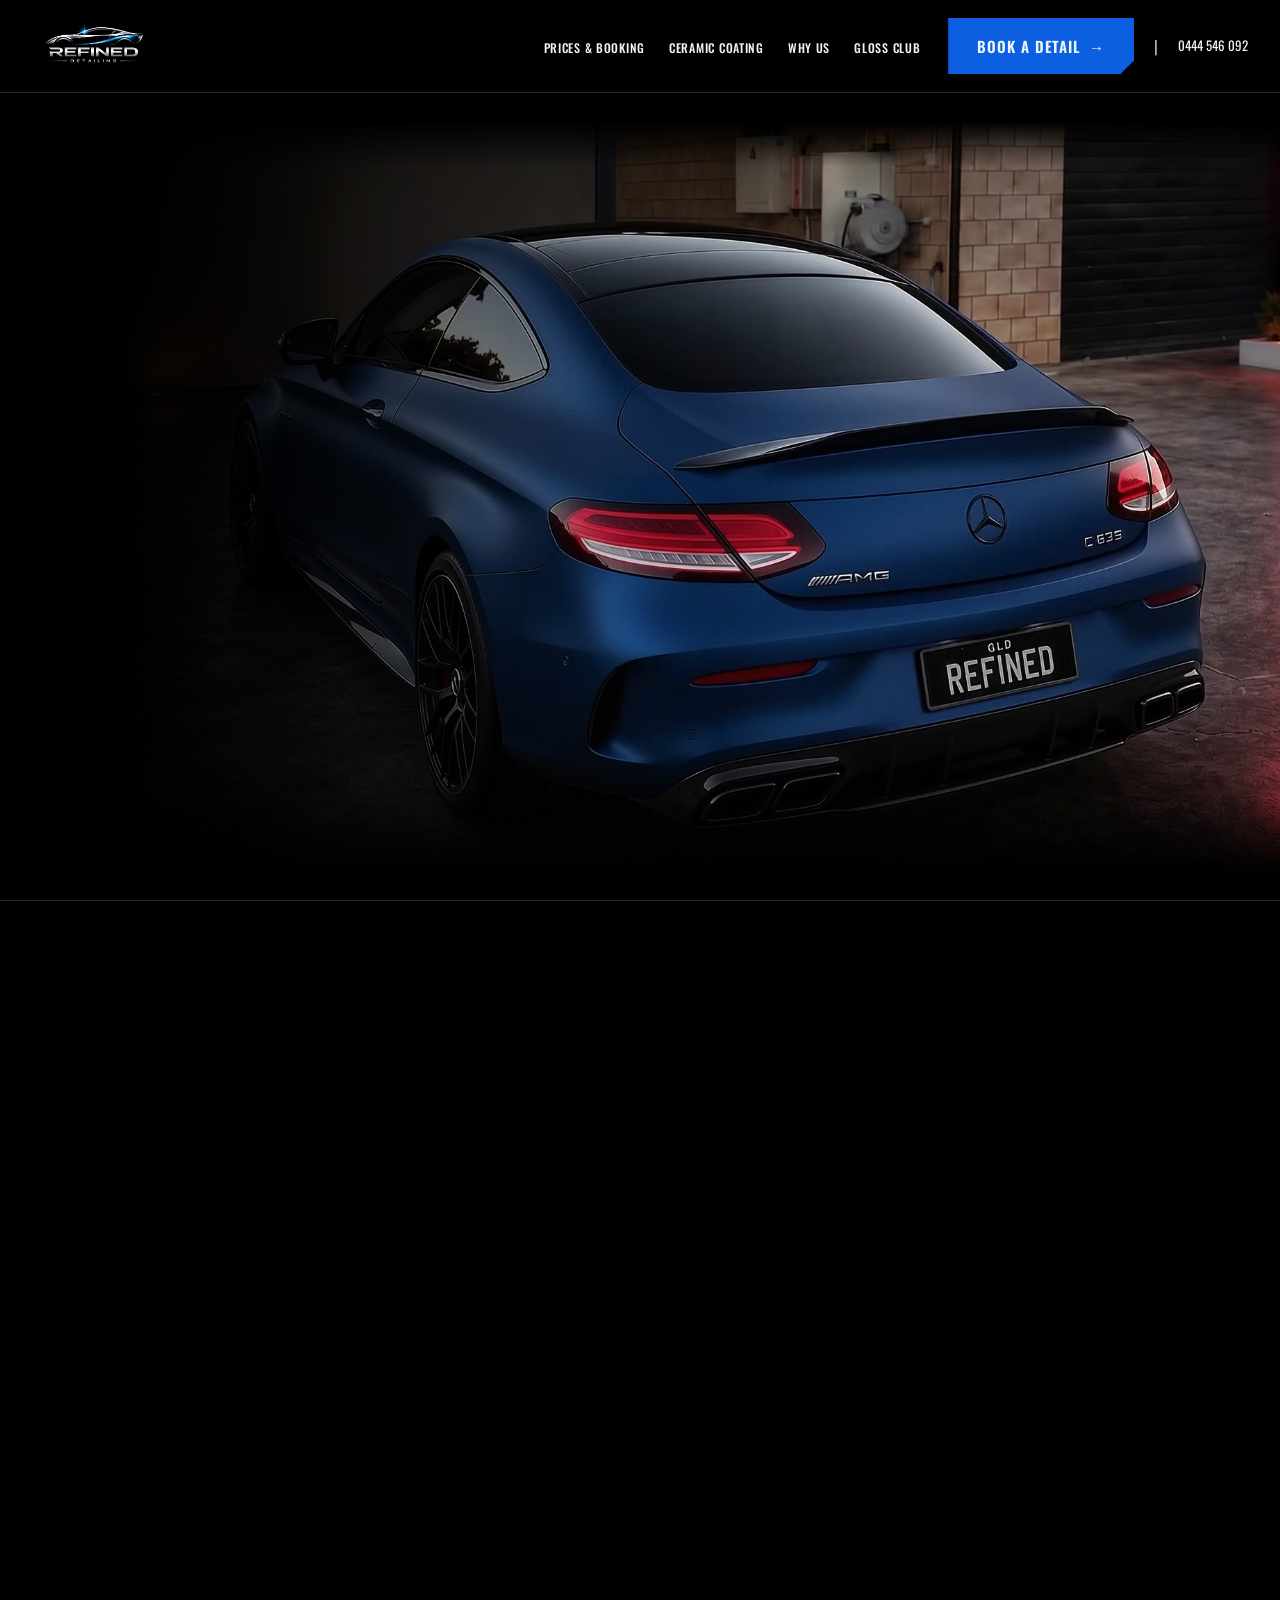
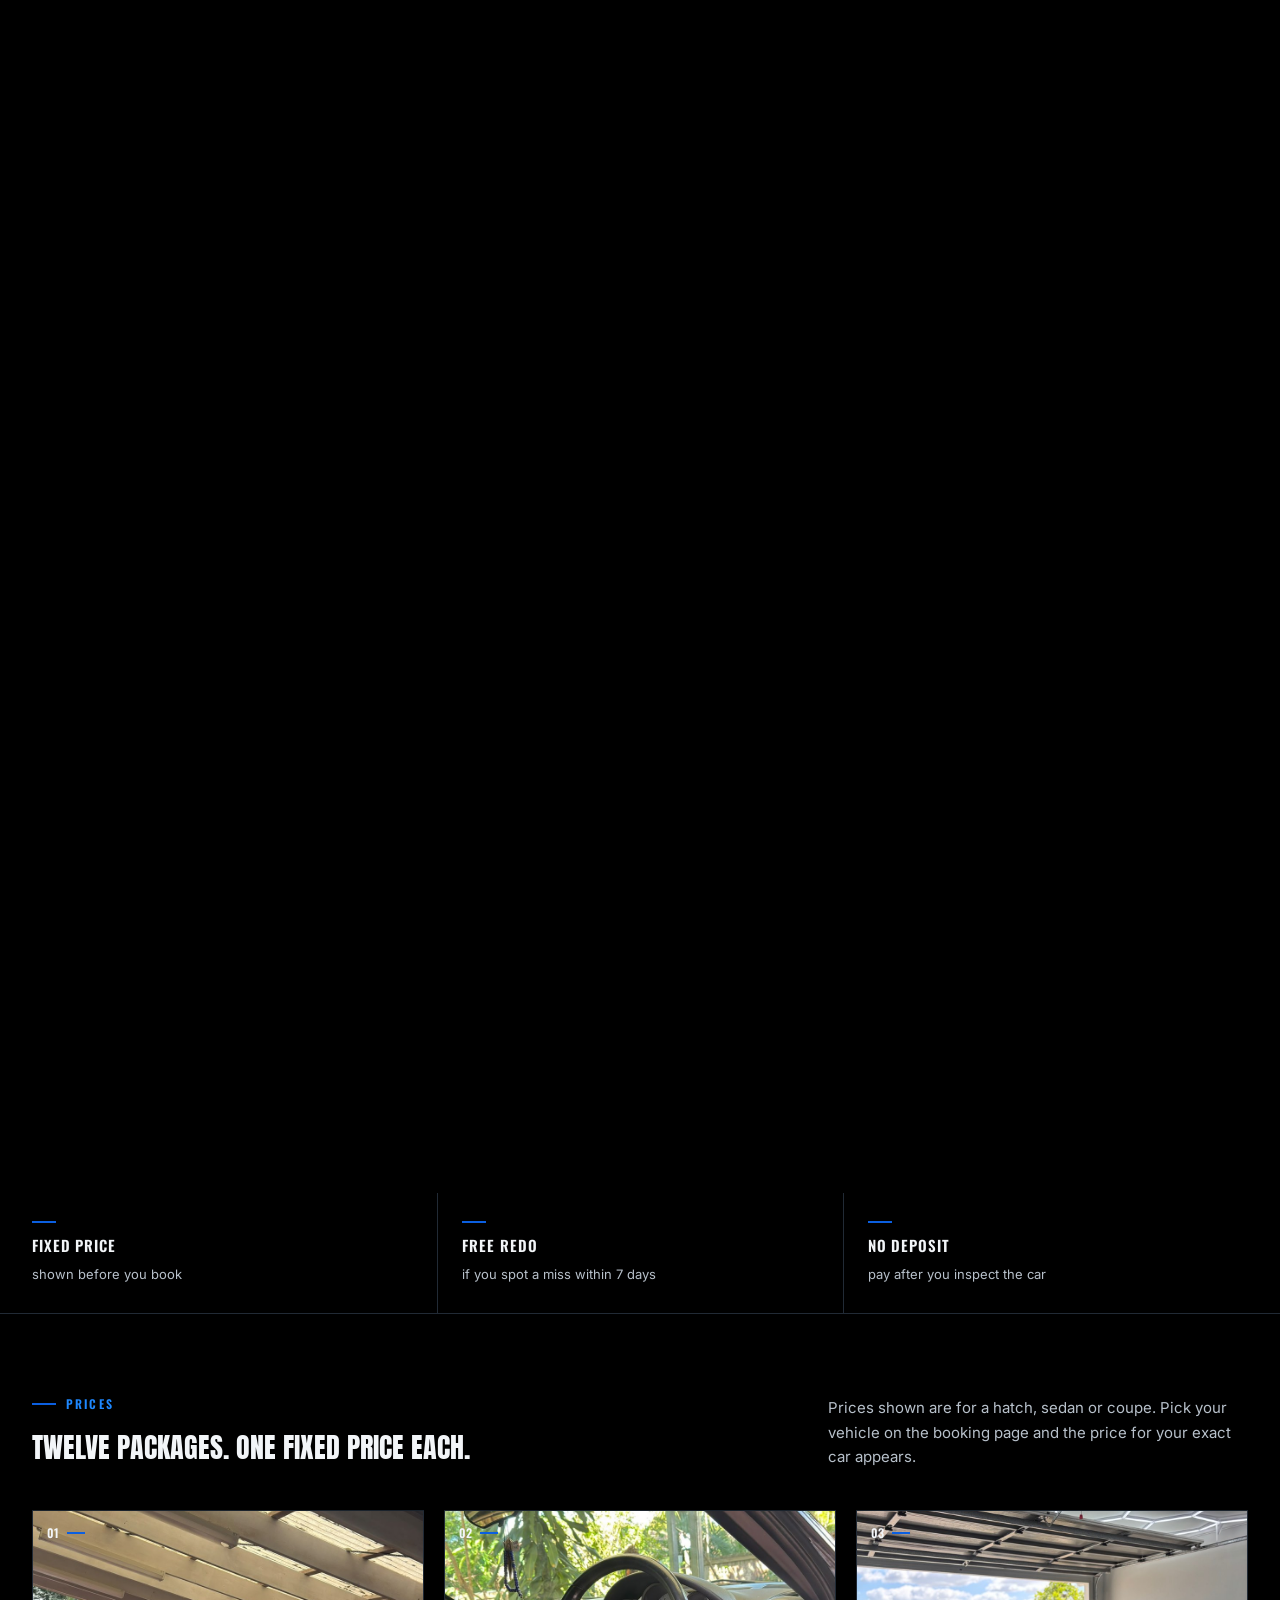
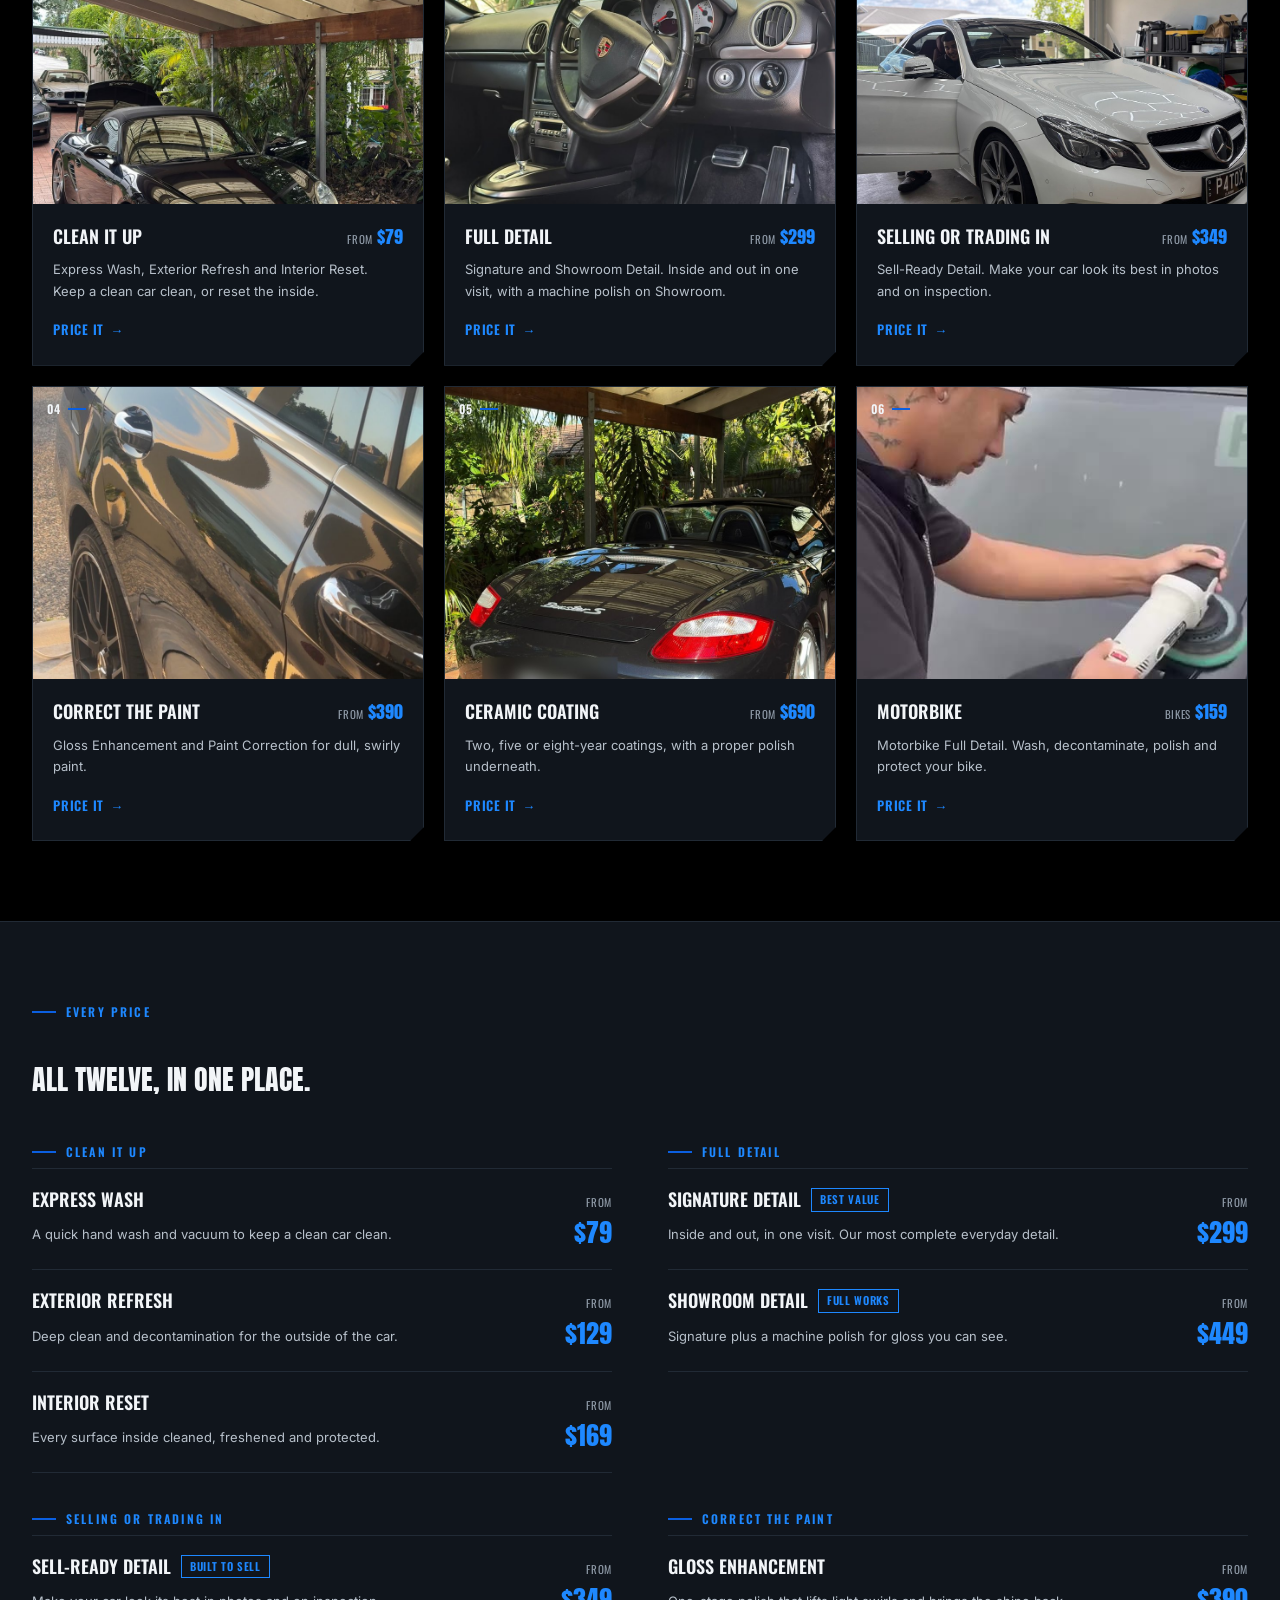
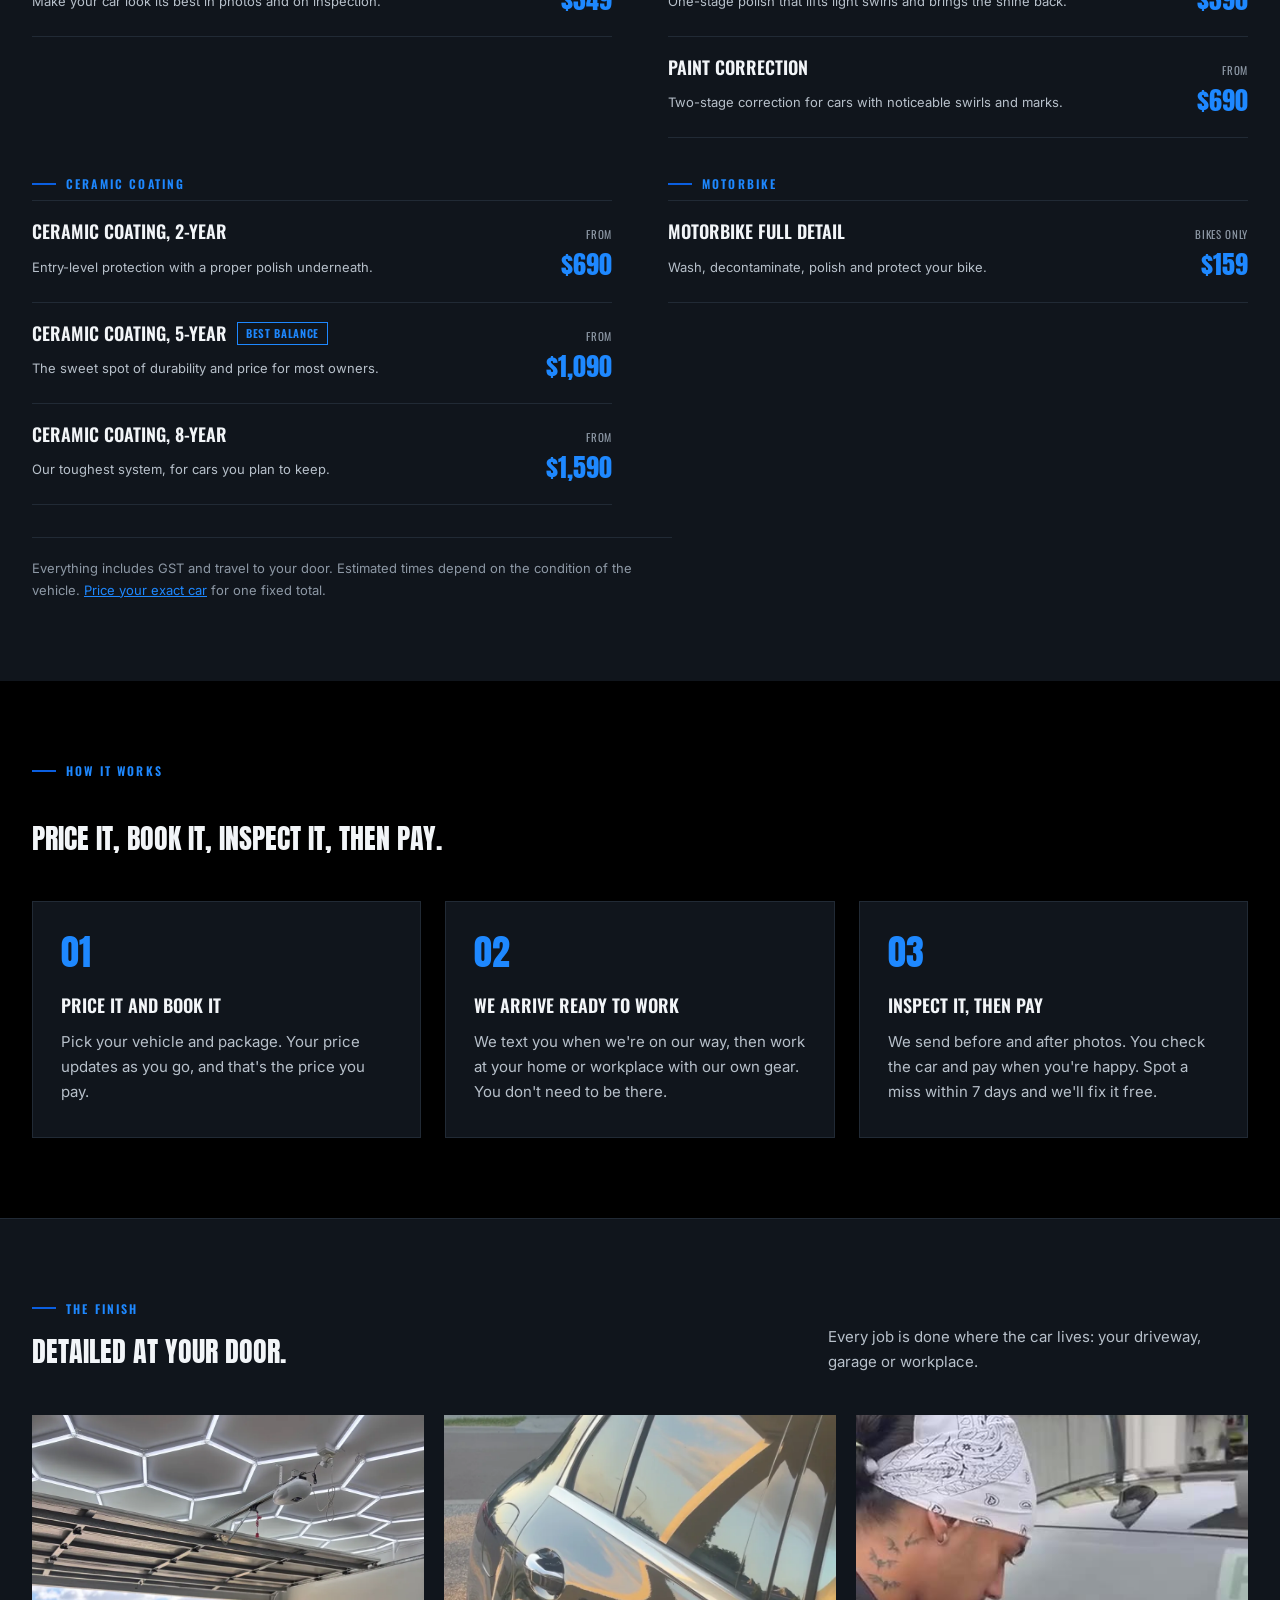
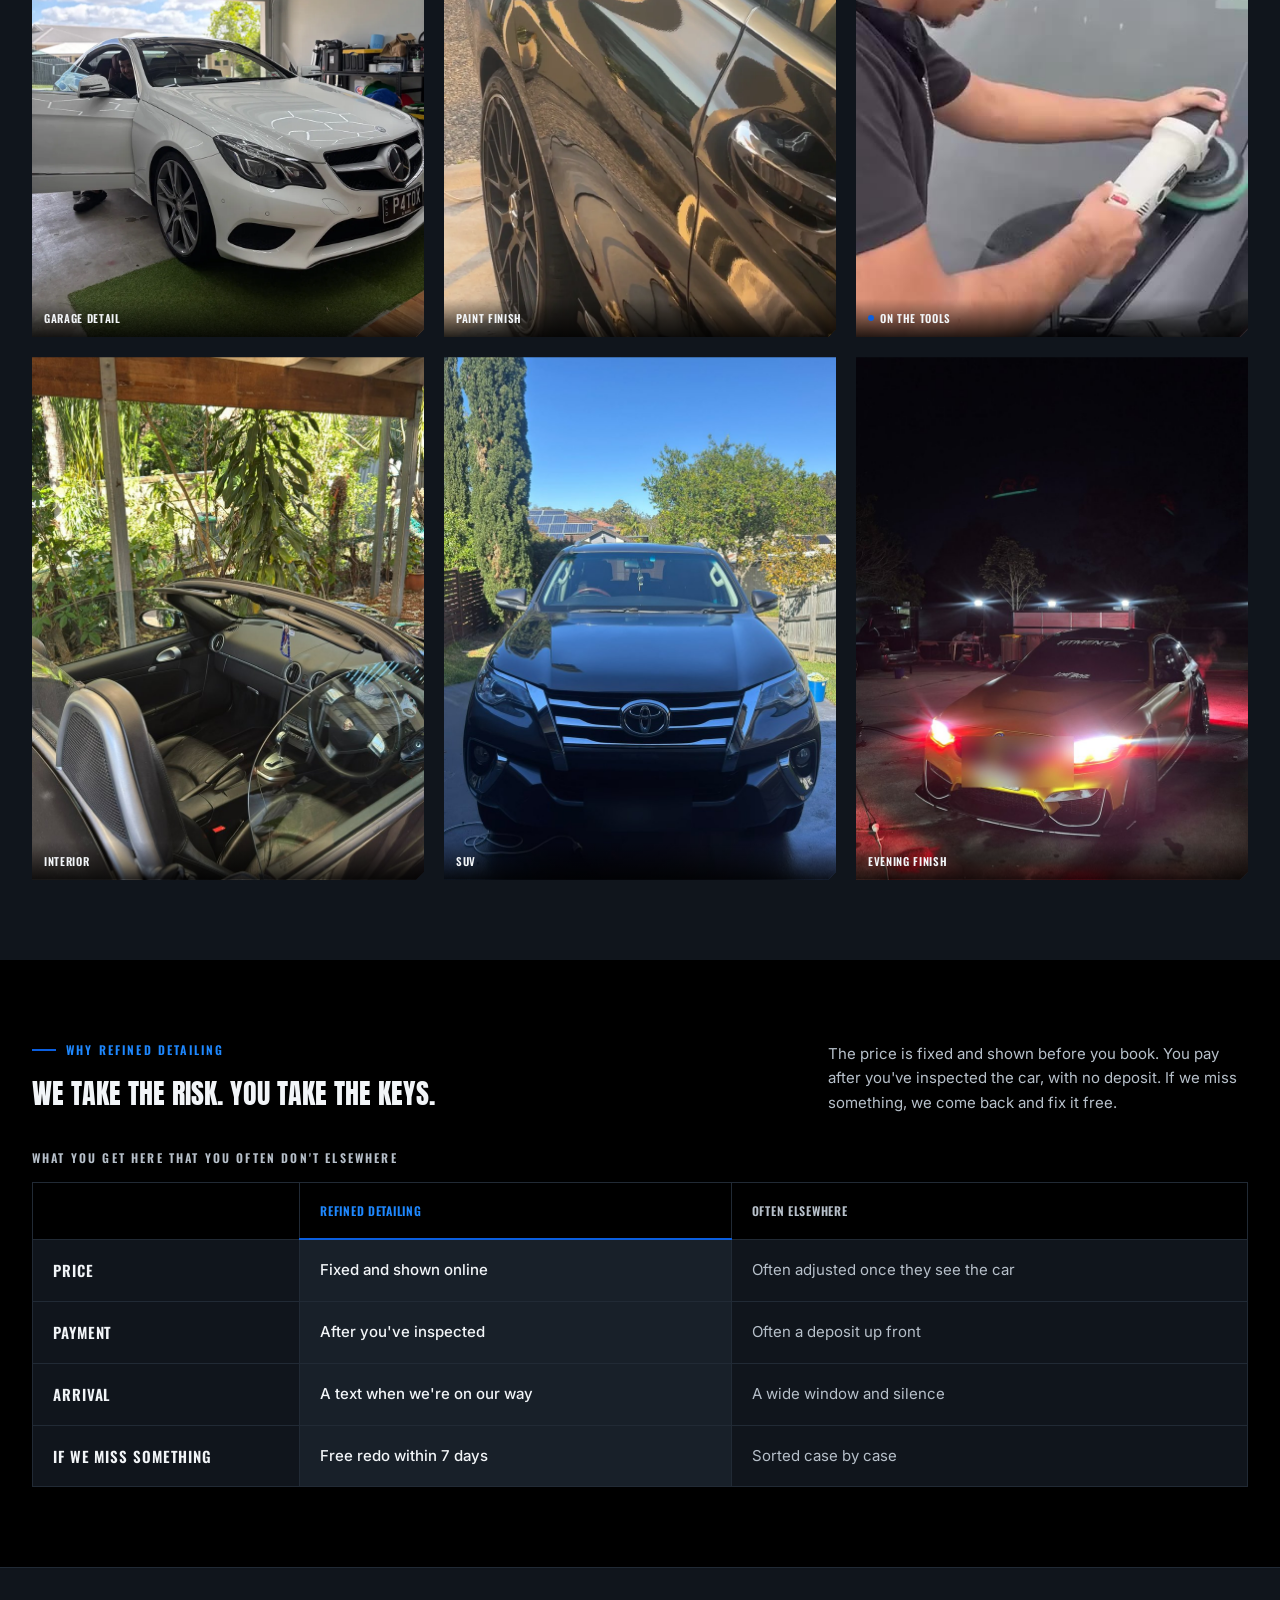
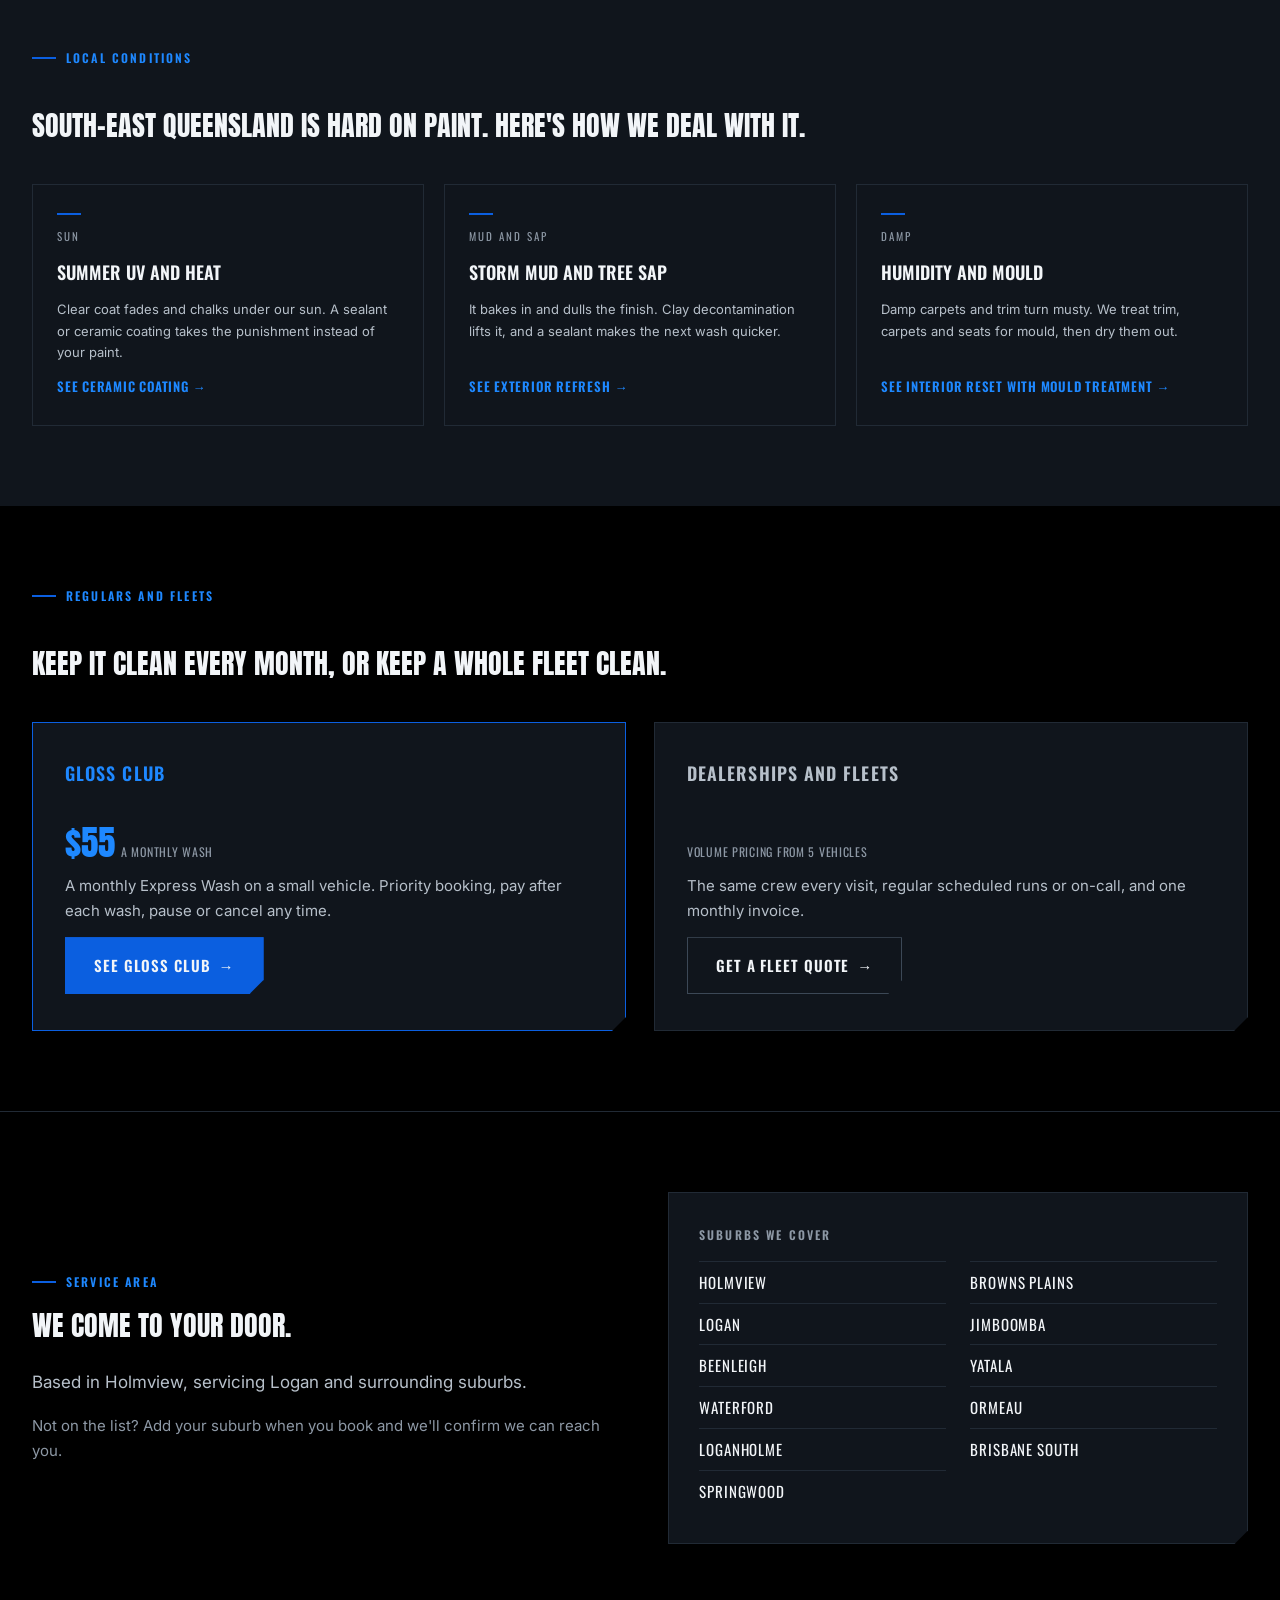
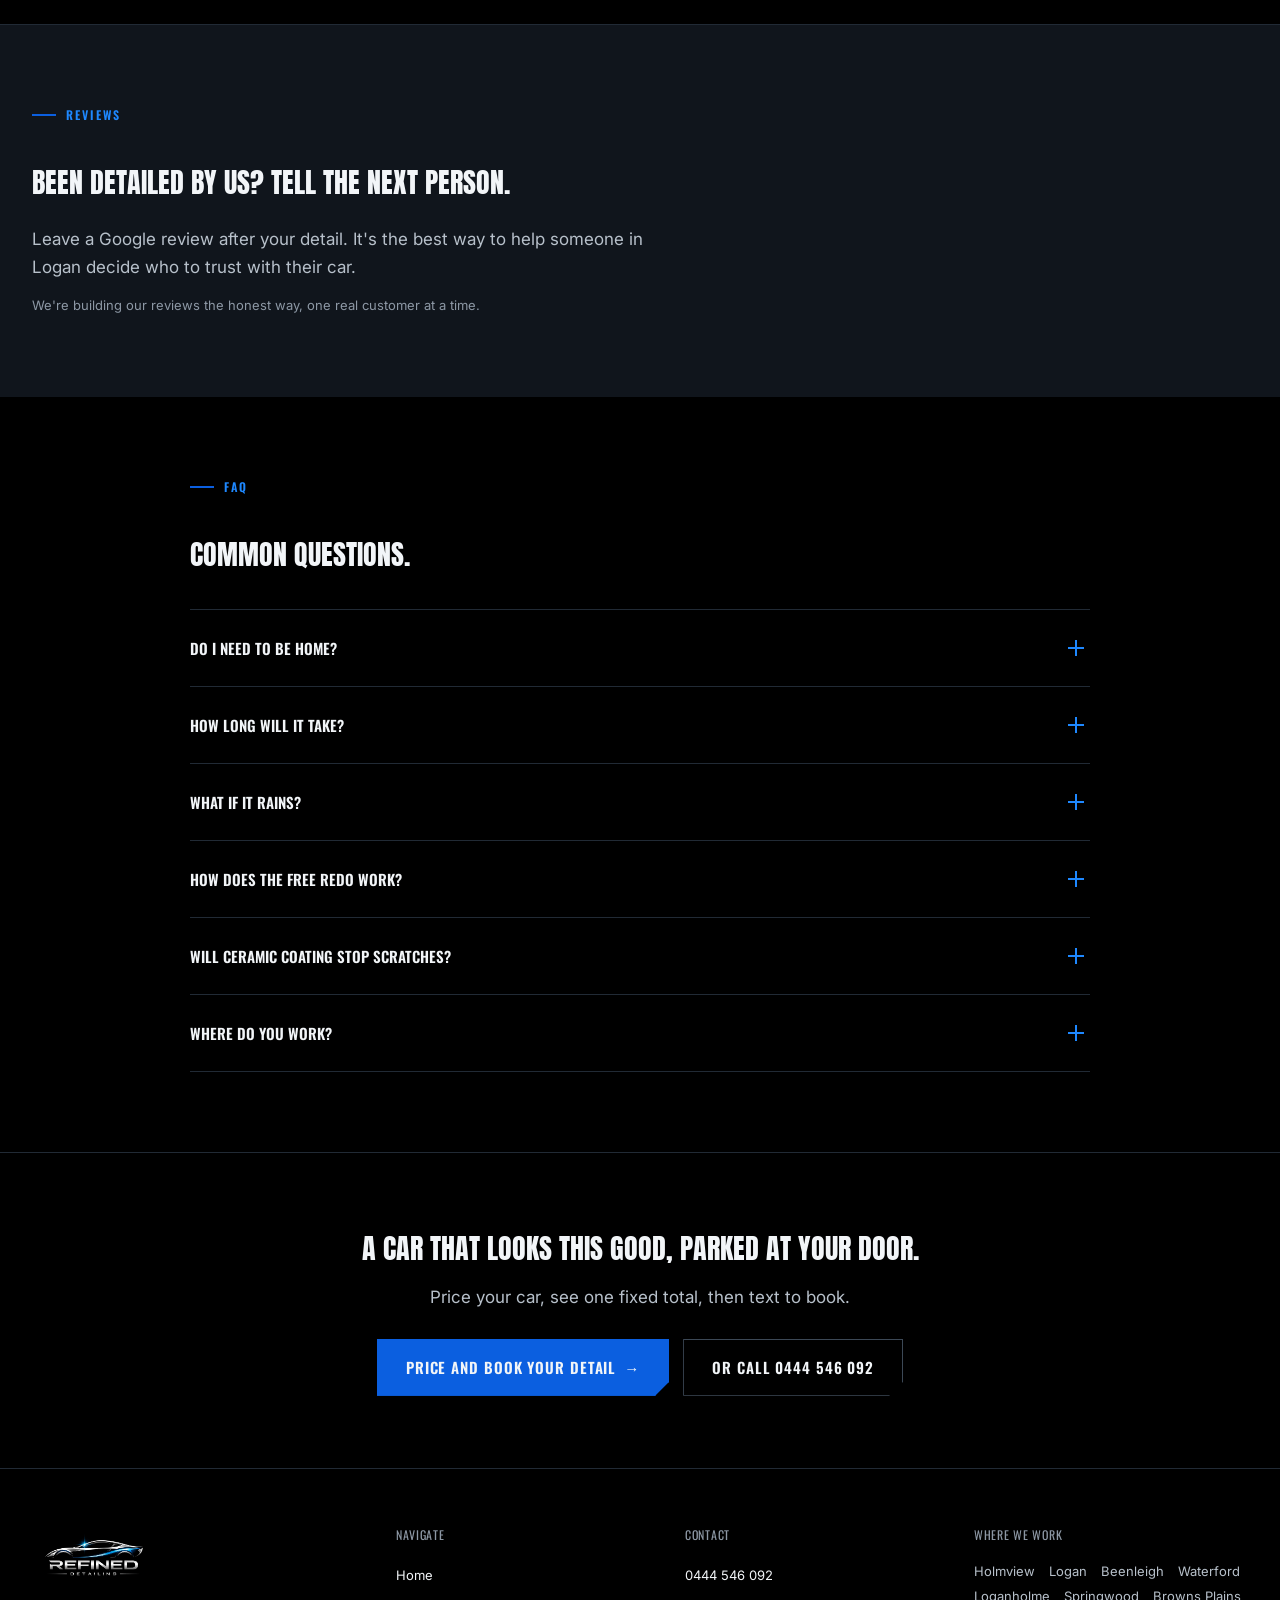
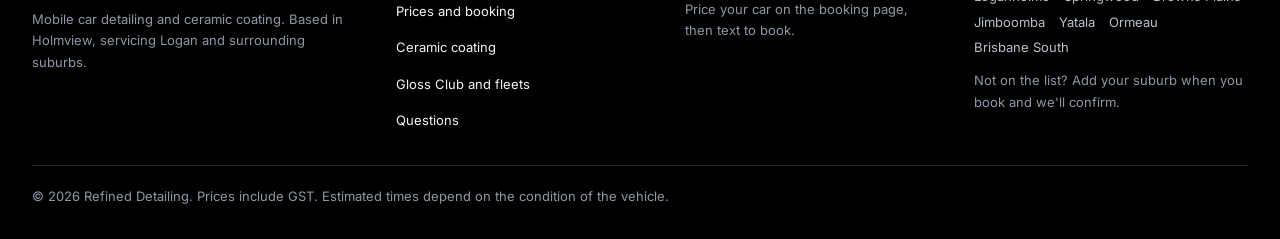
==== commit 25217dc8: "Use Refined blue hero orbit and 0.8s page transition clip Hero: blue Mercedes orbit video (short key" ====
--- a/index.html
+++ b/index.html
@@ -115,10 +115,10 @@
 
 <main id="main">
 
-  <!-- Hero: scroll-scrubbed video. PLACEHOLDER MEDIA: swap images/hero-amg-c63s.jpg (poster) and videos/hero-orbit.mp4, keep the file names. -->
+  <!-- Hero: scroll-scrubbed video. PLACEHOLDER MEDIA: swap images/hero-poster.jpg (poster) and videos/hero-orbit.mp4, keep the file names. -->
   <section class="hero-cinema" id="heroCinema" aria-label="Introduction">
     <div class="hero-cinema__pin">
-      <img class="hero-cinema__media" id="heroPoster" src="images/hero-amg-c63s.jpg" alt="Dark coupe parked in a garage lit with red light, camera orbiting the car" width="1920" height="1080" loading="eager" fetchpriority="high">
+      <img class="hero-cinema__media" id="heroPoster" src="images/hero-poster.jpg" alt="Matte blue Mercedes-AMG coupe with a REFINED number plate, parked in a garage, camera orbiting from the rear to the front" width="1920" height="1080" loading="eager" fetchpriority="high">
       <video class="hero-cinema__media hero-cinema__media--video" id="heroVideo" muted playsinline preload="none" aria-hidden="true"></video>
       <div class="hero-cinema__scrim" aria-hidden="true"></div>
 
--- a/styles.css
+++ b/styles.css
@@ -1475,3 +1475,29 @@
 .service-detail__num { display: flex; align-items: center; gap: 10px; font-size: var(--text-heading-sm); letter-spacing: var(--tracking-widest); text-transform: uppercase; color: var(--accent-text); }
 .service-detail__num::before { content: ''; width: 24px; height: 2px; background: var(--accent); }
 .compare-card__price small:first-child { margin-left: 0; }
+
+/* ---------- Hero polish ---------- */
+.hero-cinema__pin { top: var(--header-h); height: calc(100vh - var(--header-h)); height: calc(100svh - var(--header-h)); }
+.hero-cinema__media {
+  transform: scale(.93);
+  transform-origin: 100% 50%;
+  -webkit-mask-image: linear-gradient(90deg, transparent 0, #000 22%), linear-gradient(0deg, transparent 0, #000 10%), linear-gradient(180deg, transparent 0, #000 6%);
+  -webkit-mask-composite: source-in;
+  mask-image: linear-gradient(90deg, transparent 0, #000 22%), linear-gradient(0deg, transparent 0, #000 10%), linear-gradient(180deg, transparent 0, #000 6%);
+  mask-composite: intersect;
+}
+.hero-cinema__scrim {
+  background:
+    linear-gradient(90deg, var(--black-1) 0%, rgba(0, 0, 0, .72) 24%, rgba(0, 0, 0, .22) 46%, rgba(0, 0, 0, 0) 62%),
+    linear-gradient(0deg, rgba(0, 0, 0, .7) 0%, rgba(0, 0, 0, 0) 24%);
+}
+.hero-cinema__content { max-width: 640px; }
+.hero__title { font-size: clamp(2.6rem, 4.4vw, 3.9rem); }
+.hero__lede { color: var(--gray-4); text-shadow: 0 1px 12px rgba(0, 0, 0, .8); }
+.hero__title { text-shadow: 0 2px 24px rgba(0, 0, 0, .7); }
+@media (max-width: 900px), (prefers-reduced-motion: reduce) {
+  .hero-cinema__pin { top: 0; height: calc(100svh - var(--header-h)); min-height: 560px; }
+  .hero-cinema__media { transform: none; -webkit-mask-image: none; mask-image: none; object-position: 62% 50%; }
+  .hero-cinema__scrim { background: linear-gradient(0deg, var(--black-1) 0%, rgba(0, 0, 0, .82) 34%, rgba(0, 0, 0, .15) 70%, rgba(0, 0, 0, .35) 100%); }
+  .hero__title { font-size: clamp(2.3rem, 9.5vw, 3.2rem); }
+}
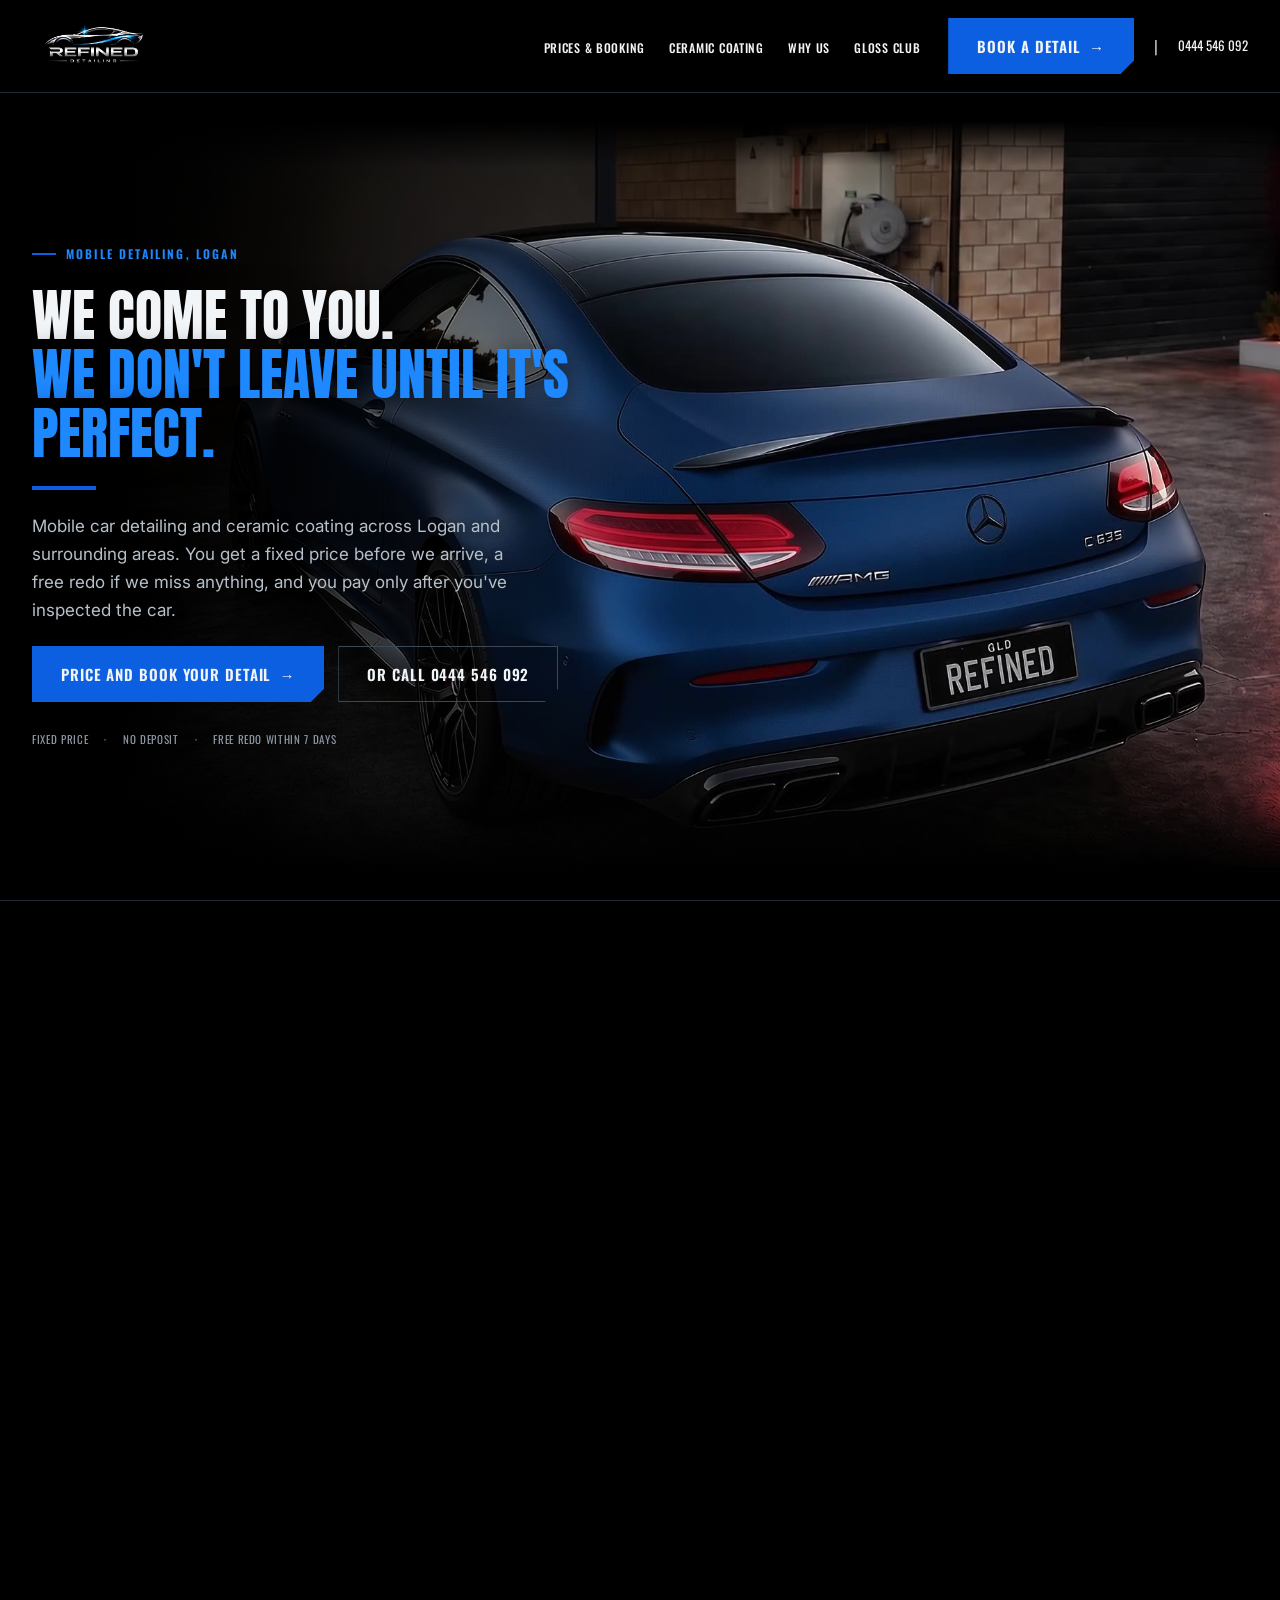
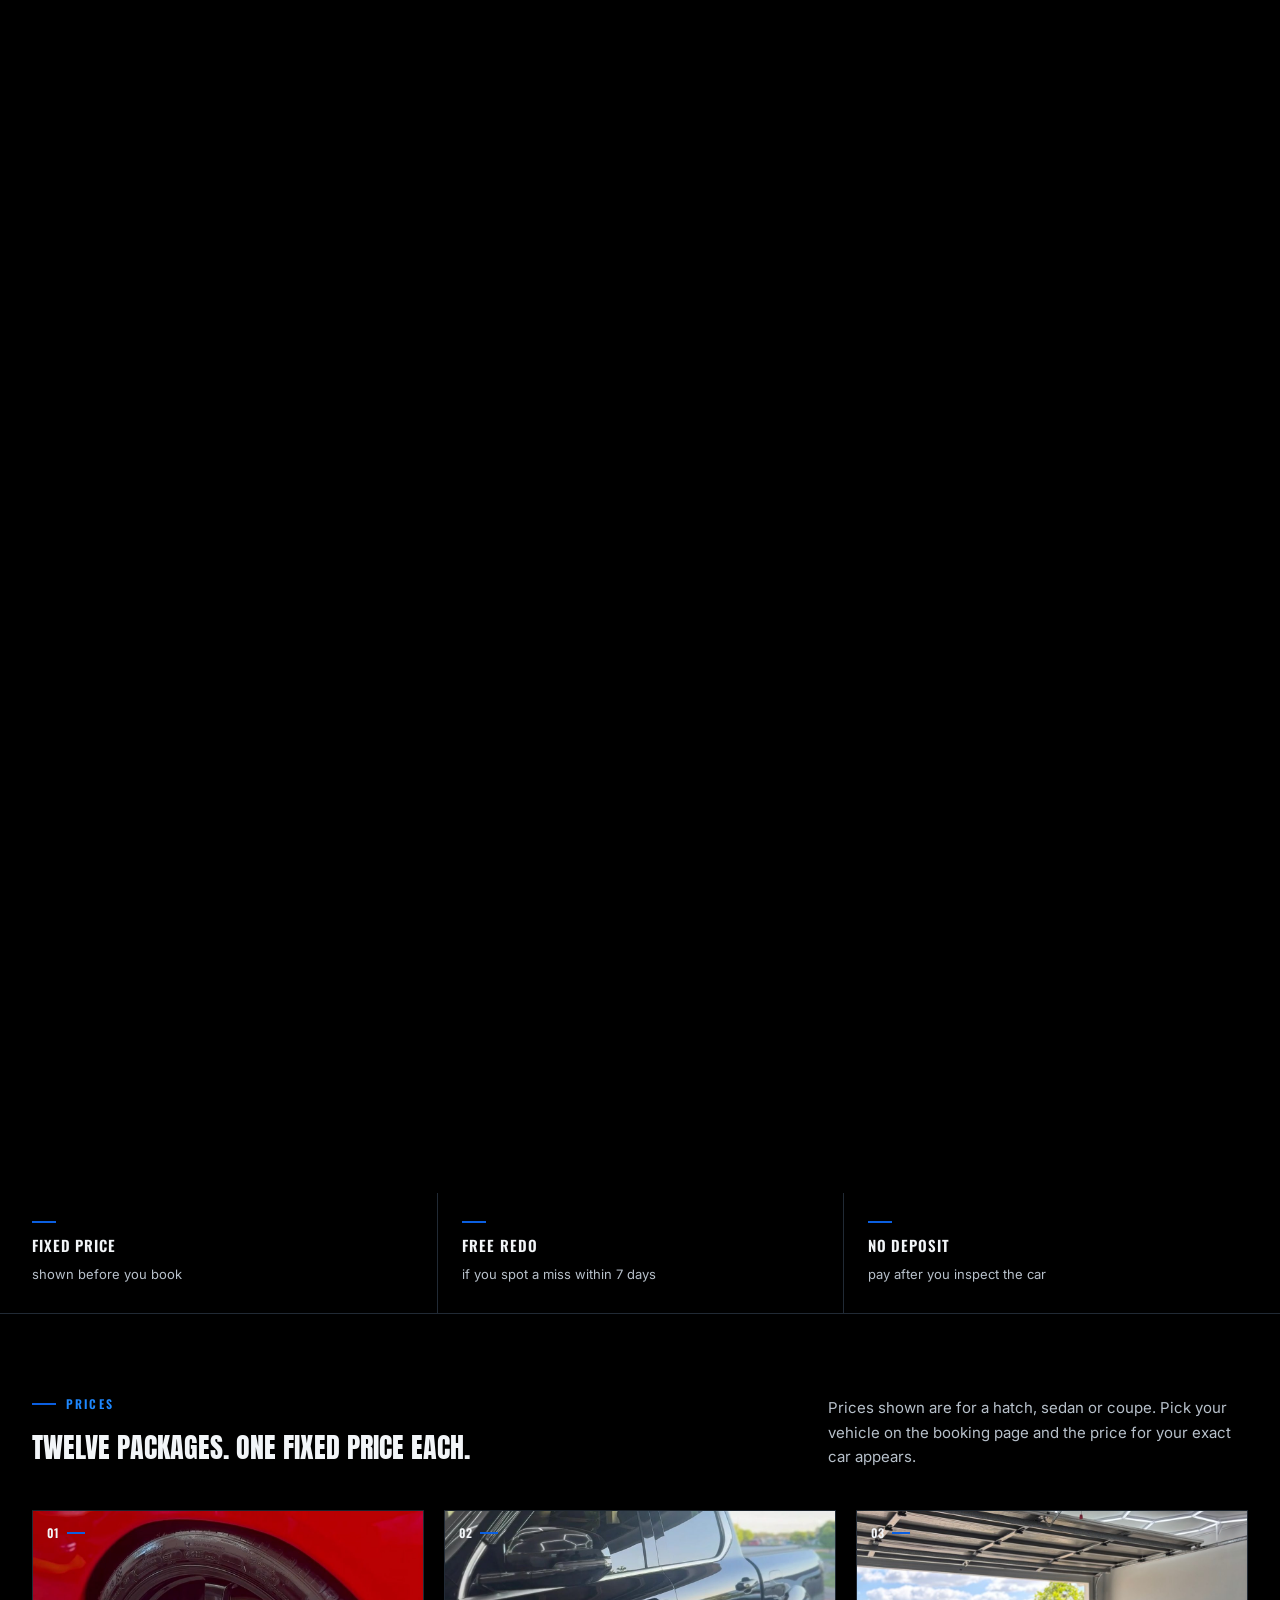
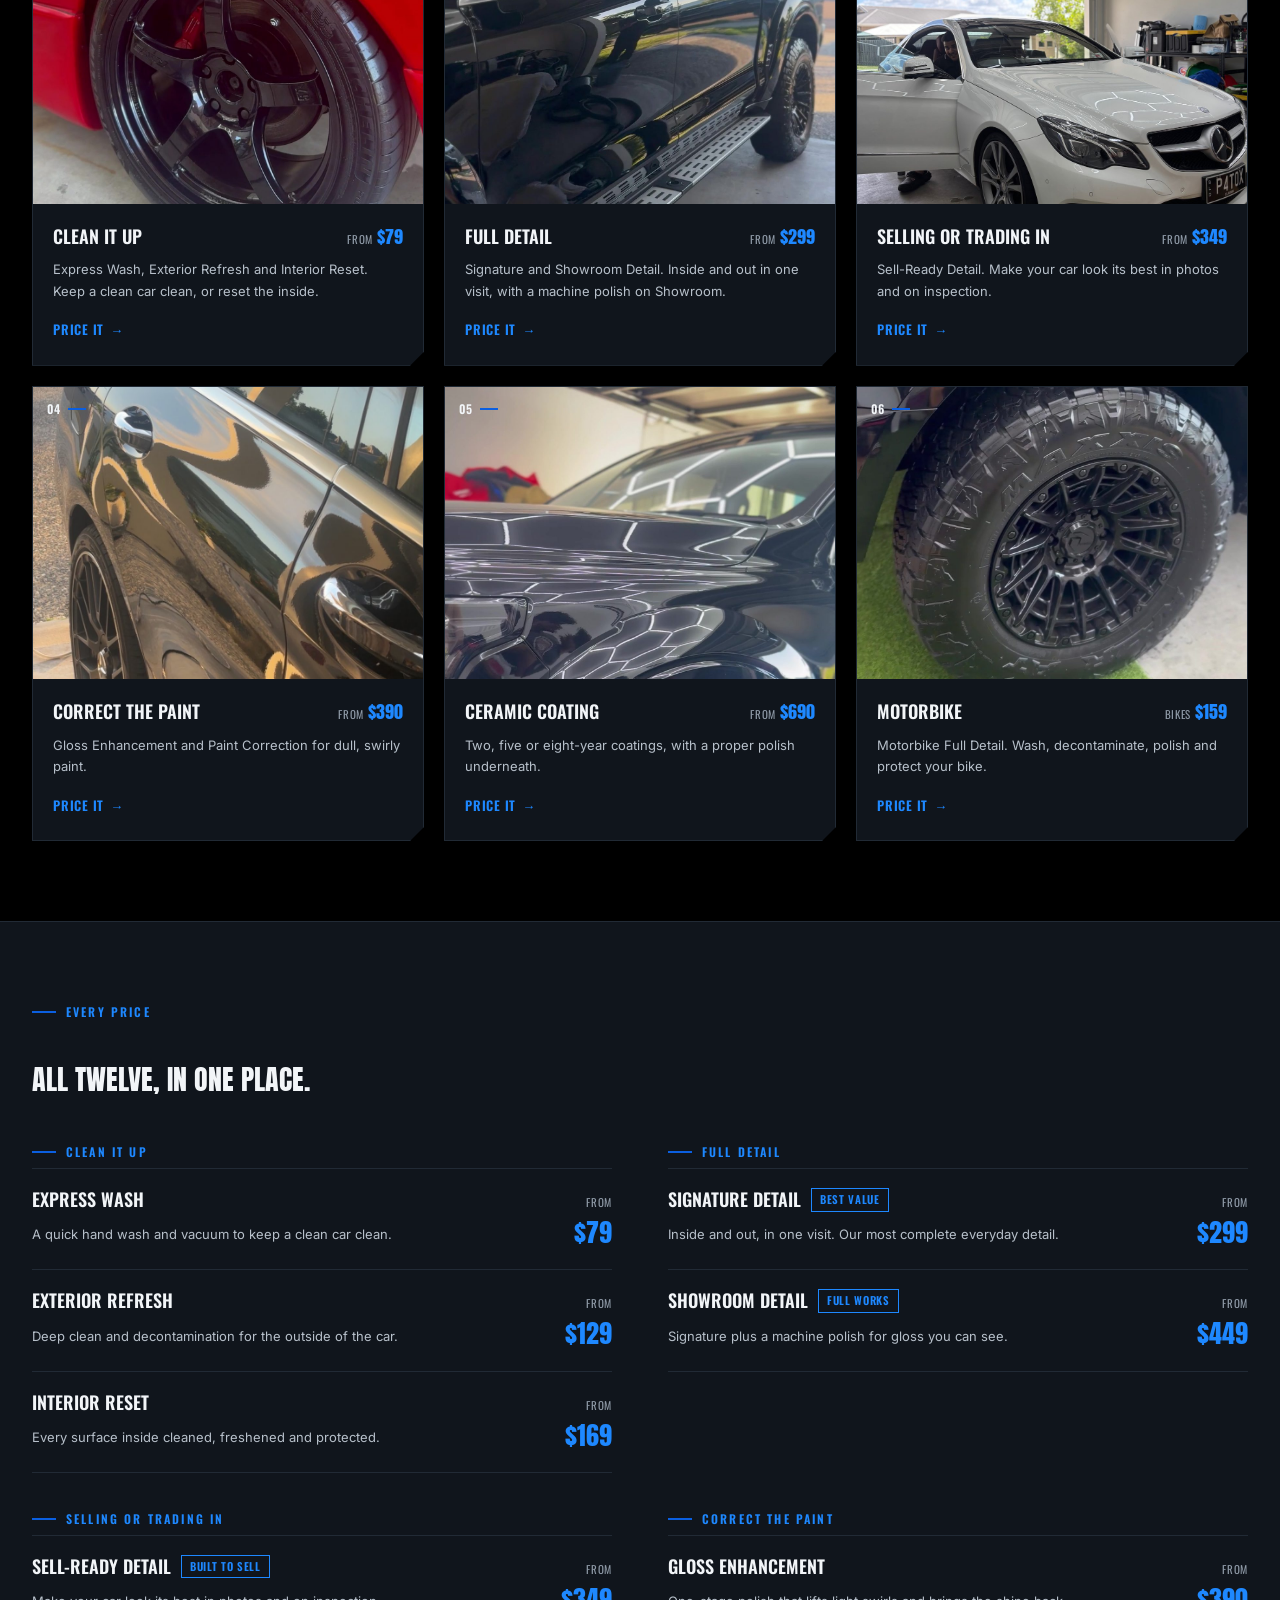
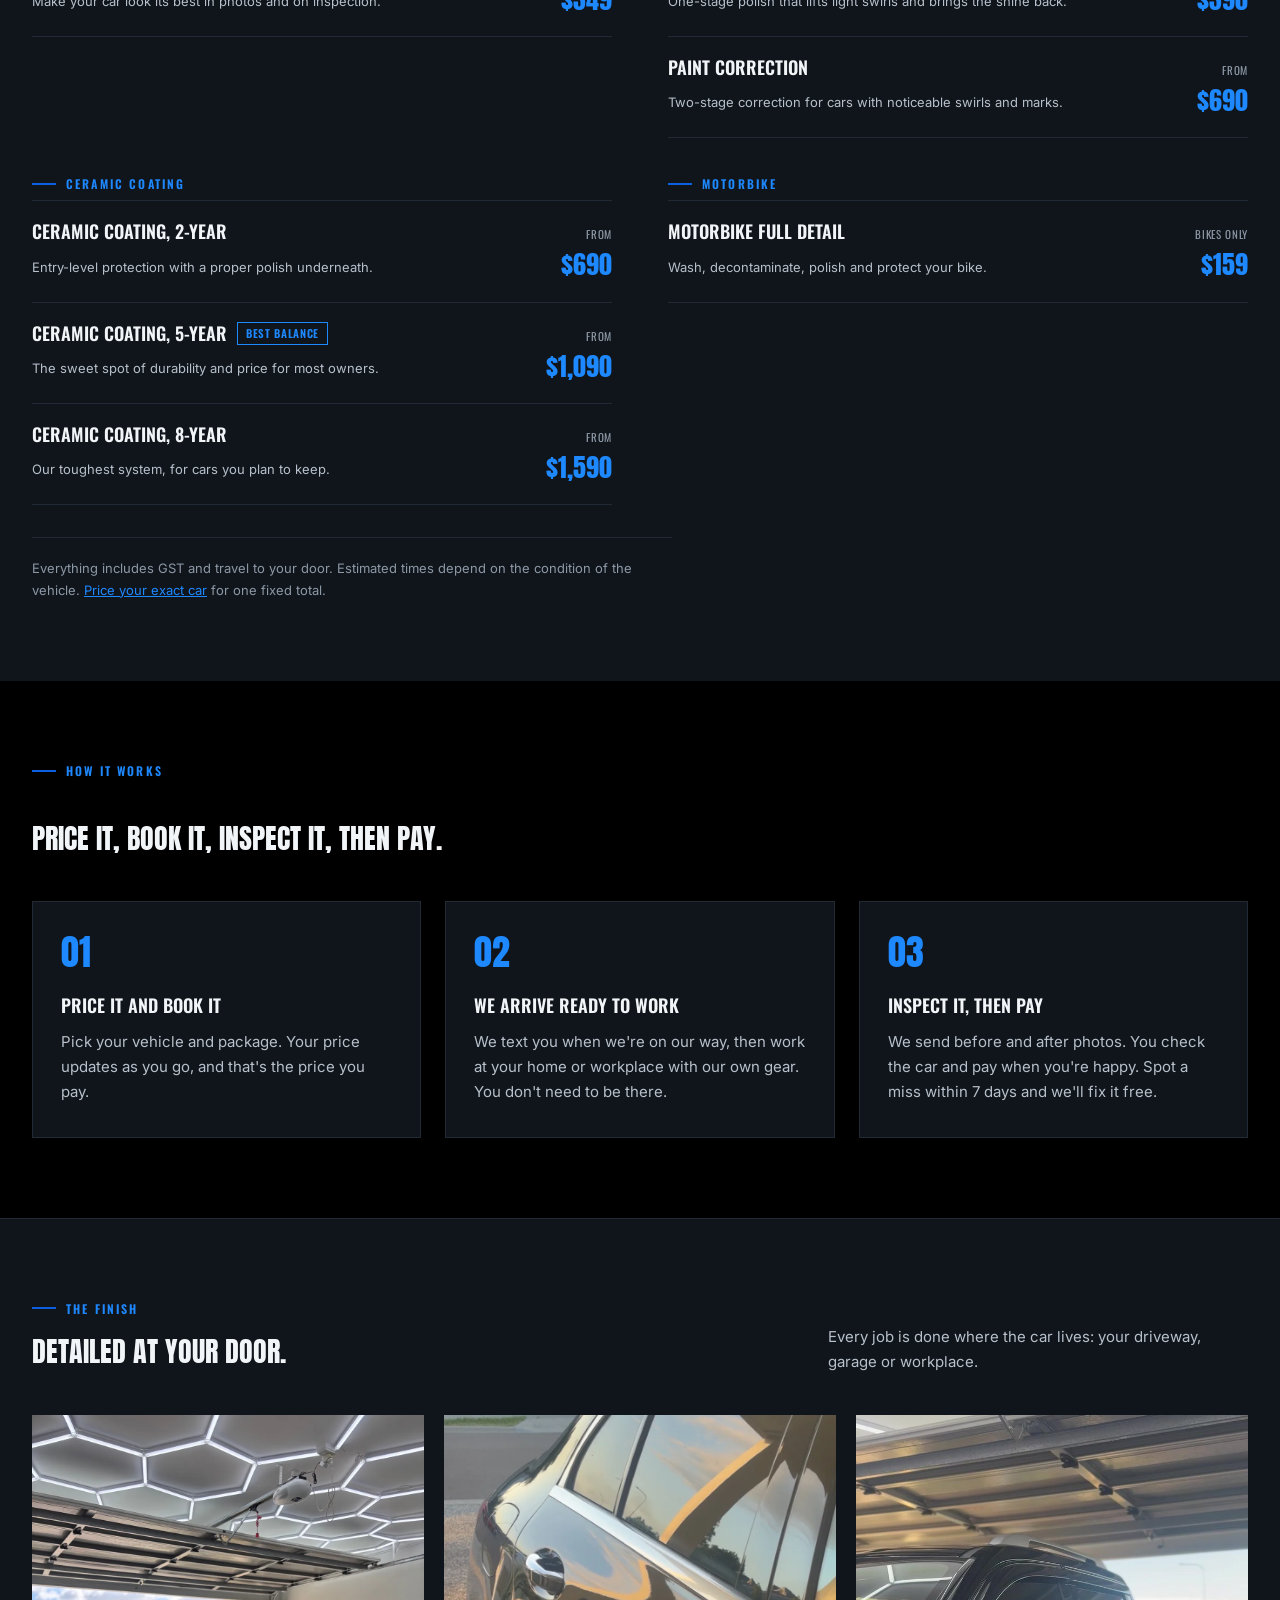
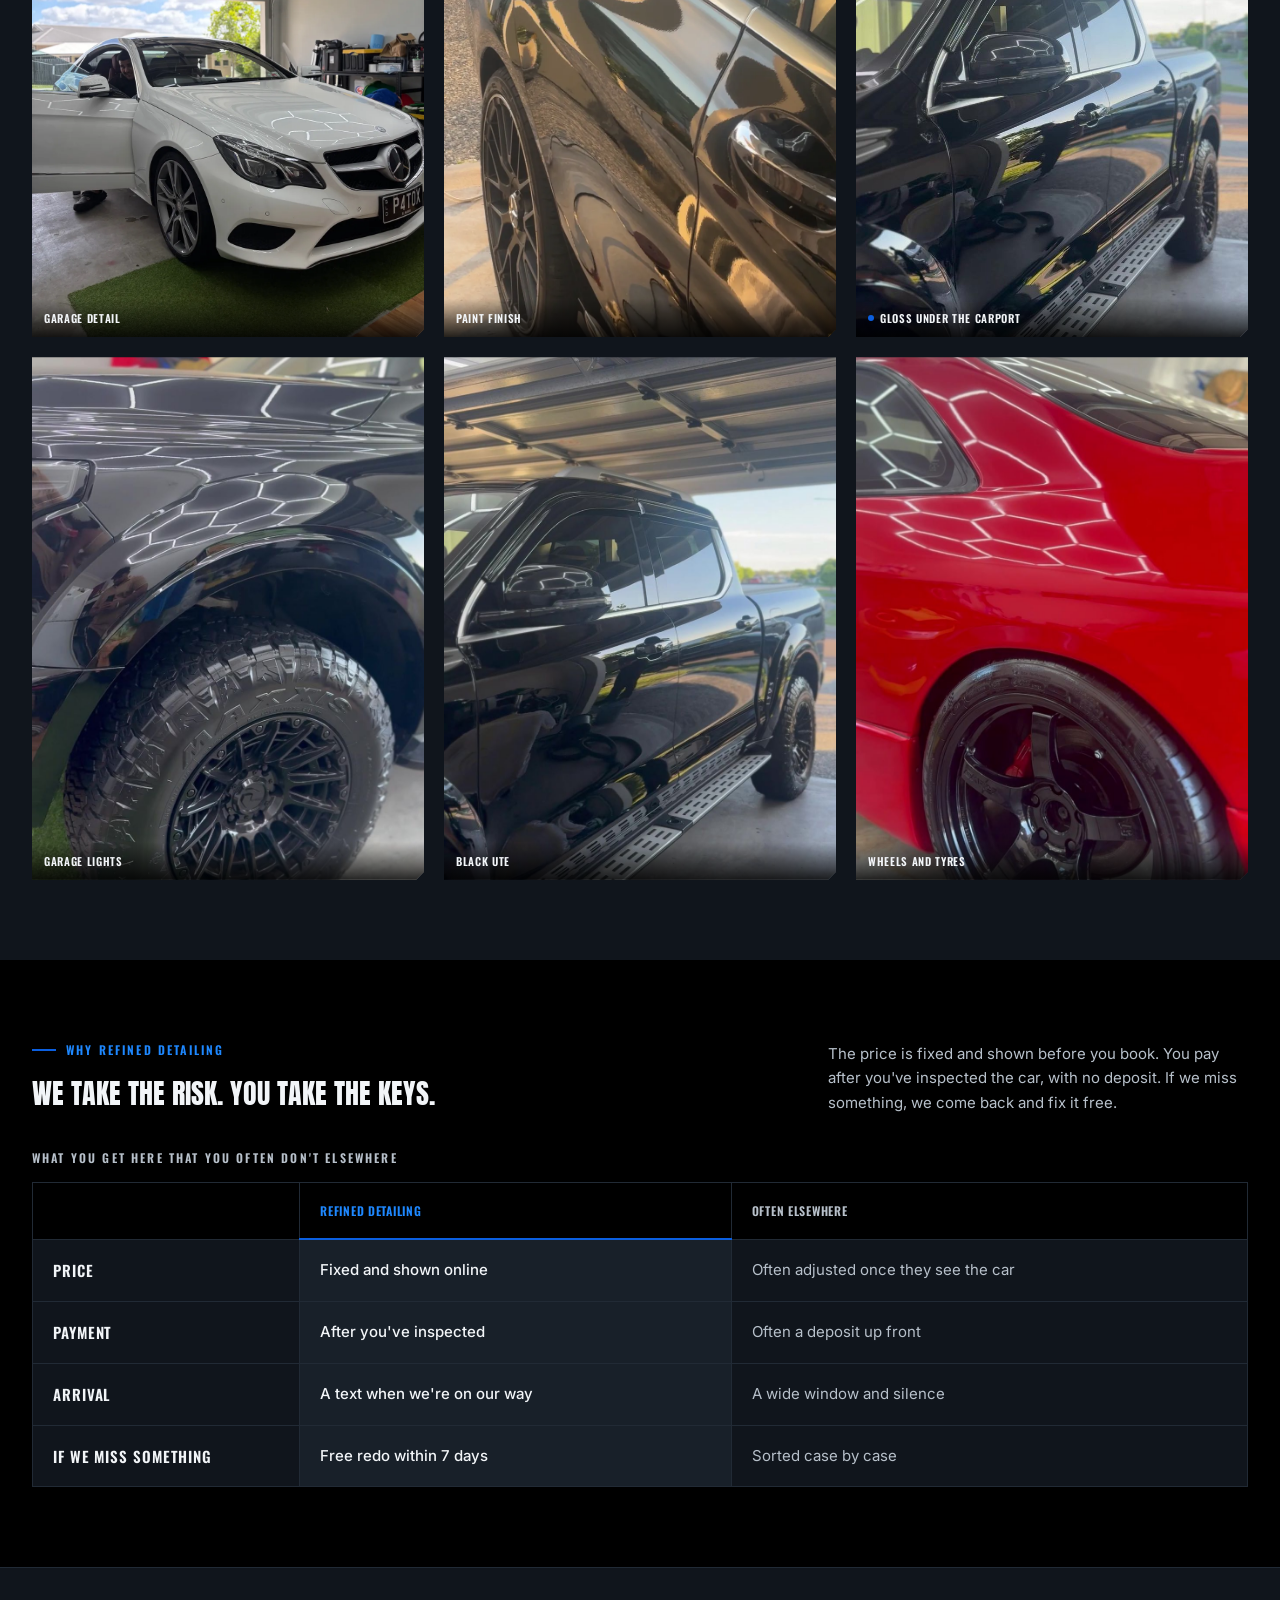
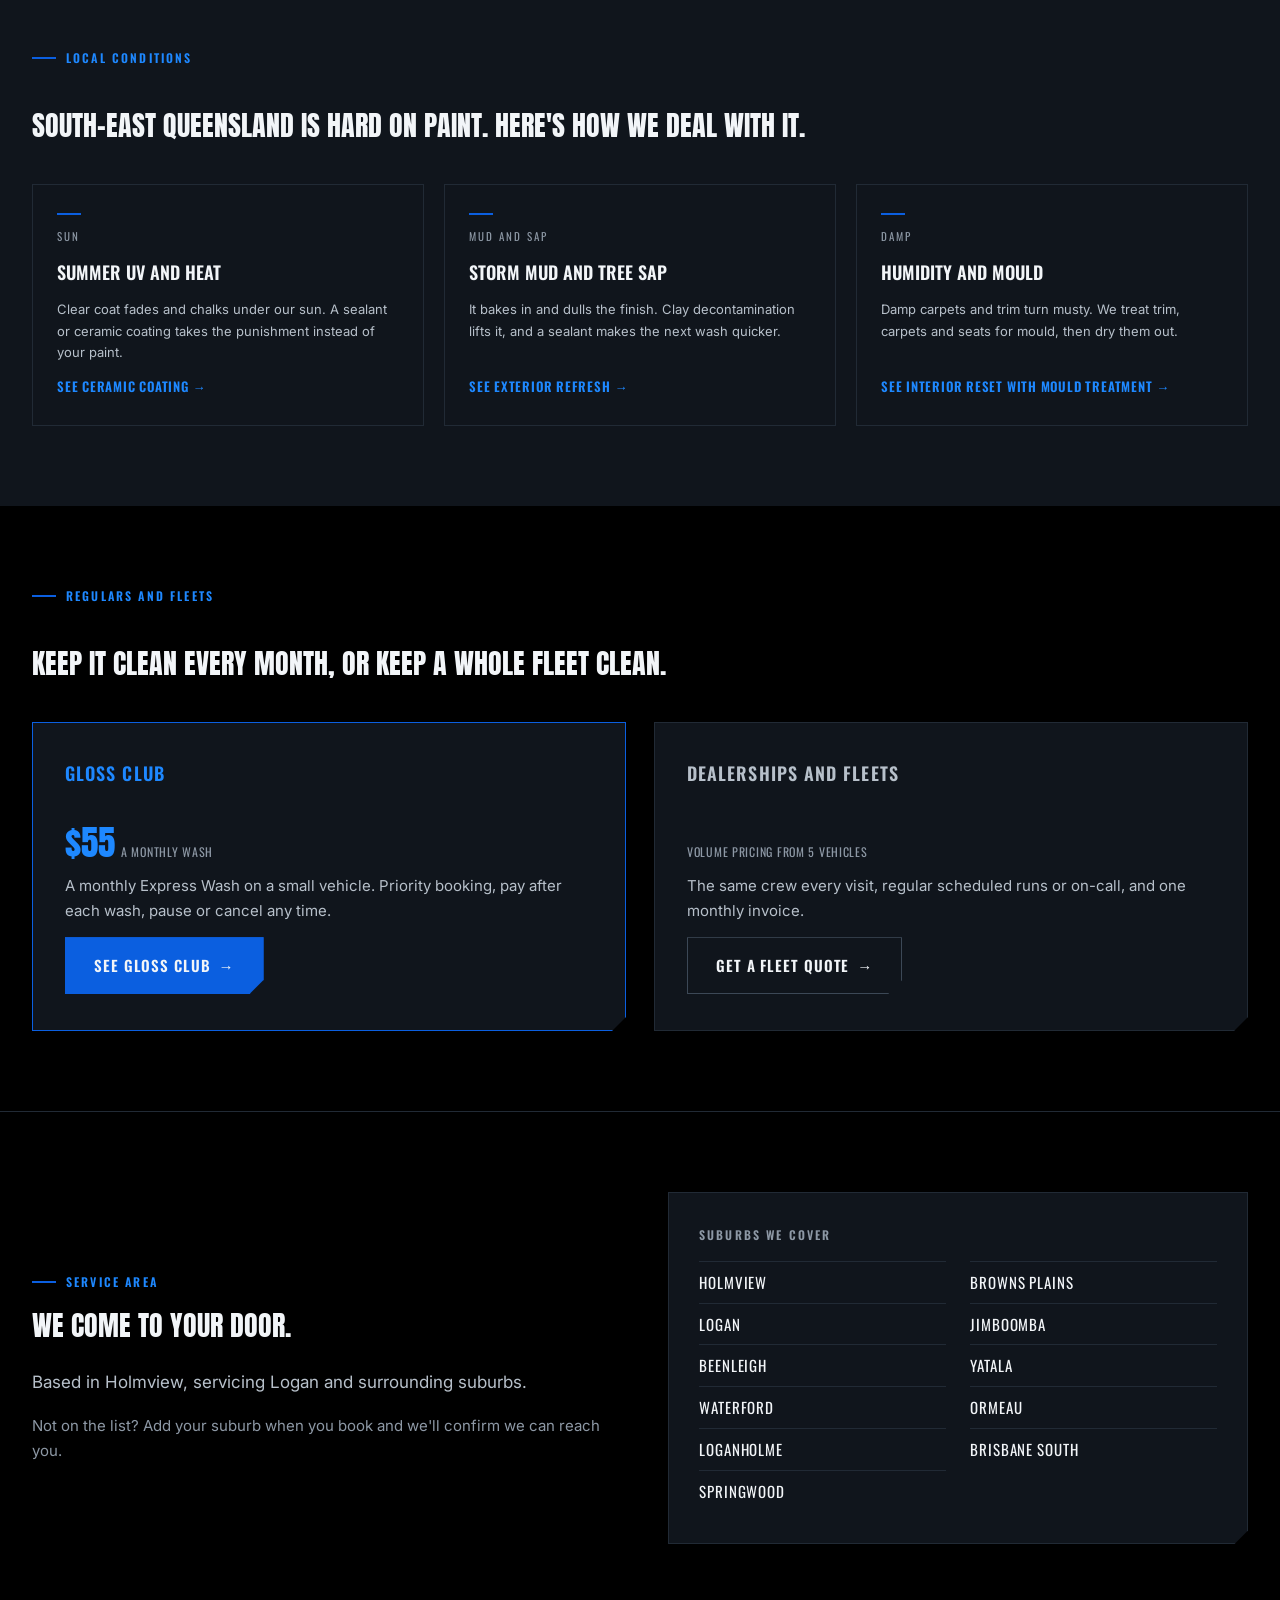
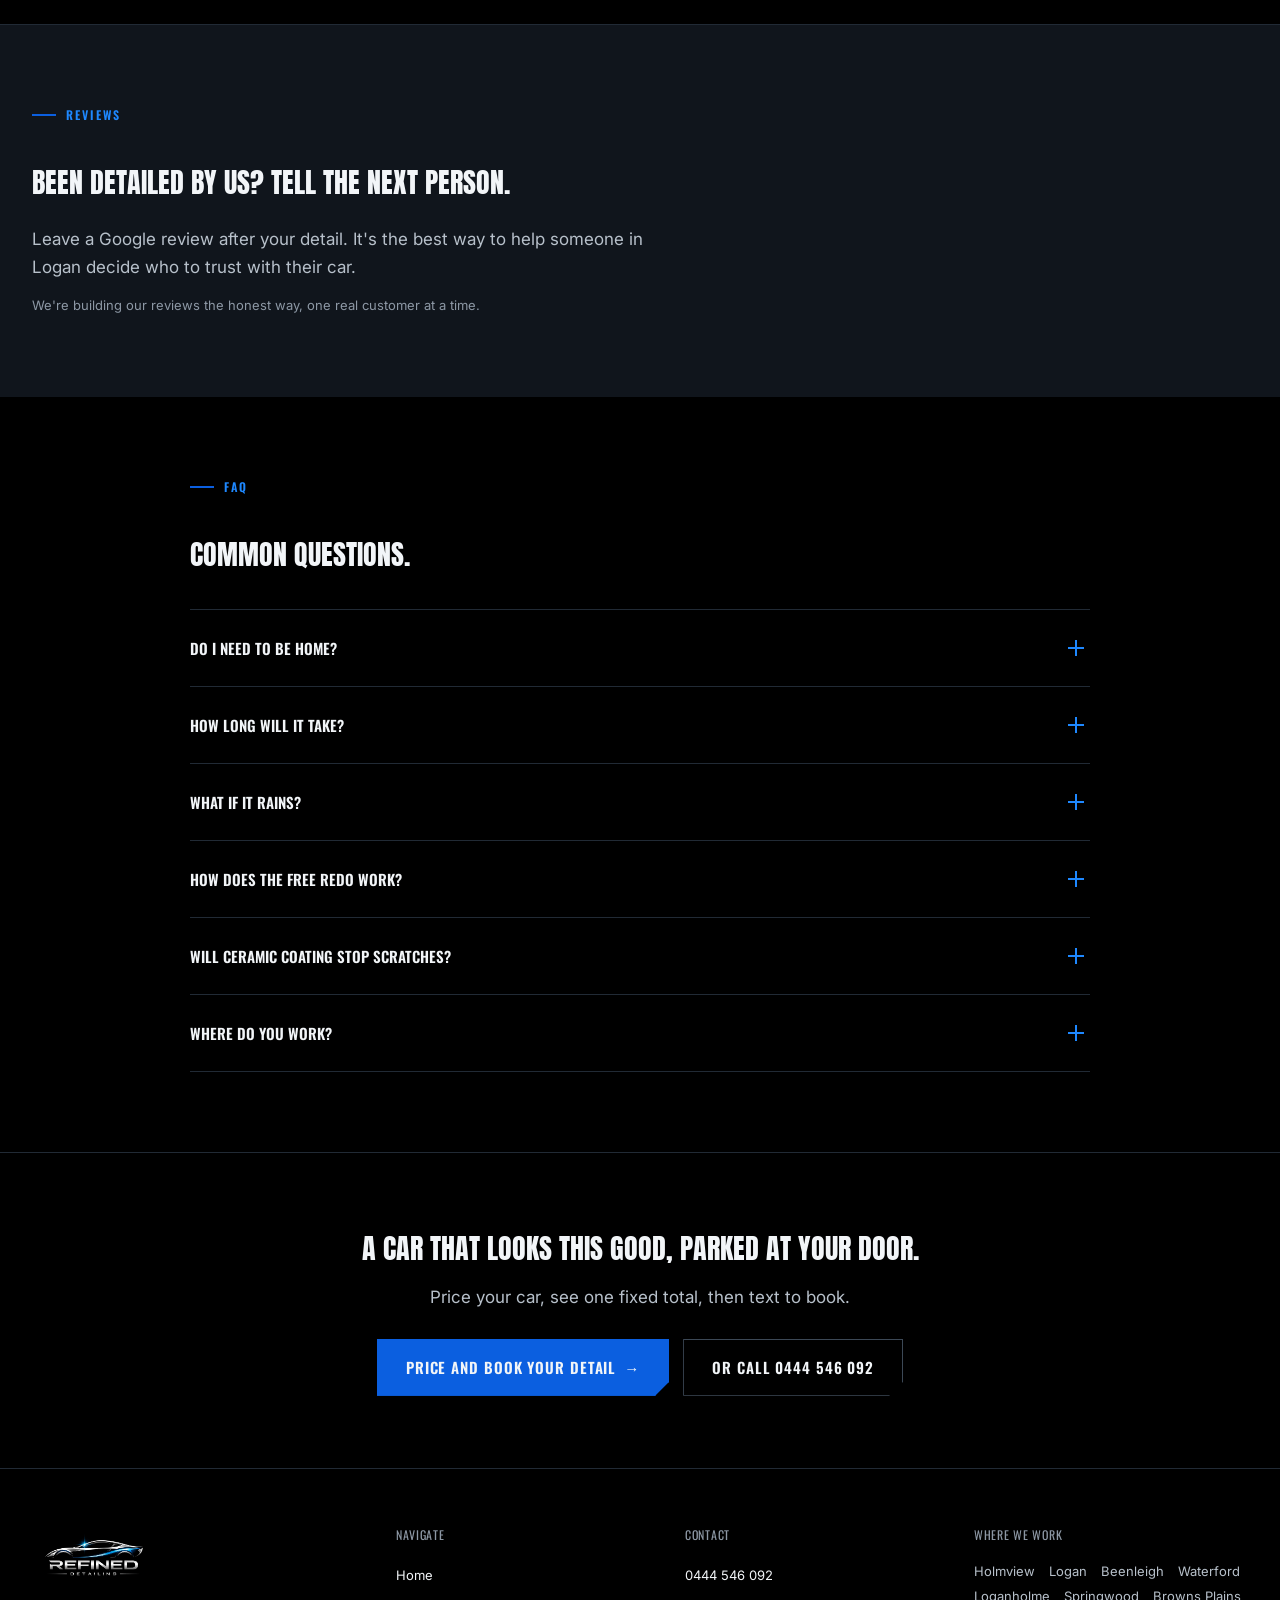
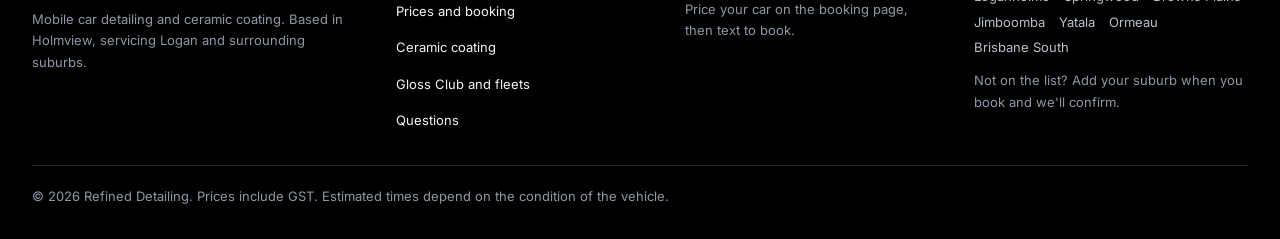
==== commit 9b2addfd: "Replace every Platinum photo and clip with Refined media New crops from Refined's own clips and phot" ====
--- a/index.html
+++ b/index.html
@@ -193,7 +193,7 @@
       <div class="services-grid">
         <article class="service-card">
           <div class="service-card__media">
-            <img src="images/exterior-wash-porsche-gloss.jpg" alt="Freshly washed black convertible under a carport, paint reflecting the roofline" loading="lazy" width="900" height="1200">
+            <img src="images/card-red-wheel.jpg" alt="Black alloy wheel and tyre on a red car, cleaned and dressed" loading="lazy" width="1200" height="900">
             <span class="service-card__index">01<span class="bar" aria-hidden="true"></span></span>
           </div>
           <div class="service-card__body">
@@ -204,7 +204,7 @@
         </article>
         <article class="service-card">
           <div class="service-card__media">
-            <img src="images/interior-deep-clean-porsche-dash.jpg" alt="Clean sports car cockpit with dashboard and steering wheel detailed" loading="lazy" width="900" height="1200">
+            <img src="images/card-ute-carport.jpg" alt="Black ute with a deep gloss finish parked under a carport" loading="lazy" width="1200" height="900">
             <span class="service-card__index">02<span class="bar" aria-hidden="true"></span></span>
           </div>
           <div class="service-card__body">
@@ -215,7 +215,7 @@
         </article>
         <article class="service-card">
           <div class="service-card__media">
-            <img src="images/refined-garage-mercedes.jpg" alt="White Mercedes coupe with the door open in a home garage during a detail" loading="lazy" width="900" height="1200">
+            <img src="images/refined-garage-mercedes.jpg" alt="White Mercedes coupe with the door open in a home garage during a detail" loading="lazy" width="1200" height="900">
             <span class="service-card__index">03<span class="bar" aria-hidden="true"></span></span>
           </div>
           <div class="service-card__body">
@@ -226,7 +226,7 @@
         </article>
         <article class="service-card">
           <div class="service-card__media">
-            <img src="images/refined-paint-closeup.jpg" alt="Close-up of a black car door with deep gloss reflecting the evening sky" loading="lazy" width="900" height="1200">
+            <img src="images/refined-paint-closeup.jpg" alt="Close-up of a black car door with deep gloss reflecting the evening sky" loading="lazy" width="1200" height="900">
             <span class="service-card__index">04<span class="bar" aria-hidden="true"></span></span>
           </div>
           <div class="service-card__body">
@@ -237,7 +237,7 @@
         </article>
         <article class="service-card">
           <div class="service-card__media">
-            <img src="images/ceramic-coating-porsche-rear-gloss.jpg" alt="Rear of a black convertible with a glossy finish under a carport" loading="lazy" width="900" height="1200">
+            <img src="images/card-ute-hex-gloss.jpg" alt="Black ute bonnet and guard with garage lights reflected in deep gloss paint" loading="lazy" width="1200" height="900">
             <span class="service-card__index">05<span class="bar" aria-hidden="true"></span></span>
           </div>
           <div class="service-card__body">
@@ -248,7 +248,7 @@
         </article>
         <article class="service-card">
           <div class="service-card__media">
-            <img src="images/paint-protection-polisher-action-poster.jpg" alt="Detailer machine polishing a panel" loading="lazy" width="900" height="1200">
+            <img src="images/card-ute-tyre.jpg" alt="Black alloy wheel and all-terrain tyre, cleaned and dressed" loading="lazy" width="1200" height="900">
             <span class="service-card__index">06<span class="bar" aria-hidden="true"></span></span>
           </div>
           <div class="service-card__body">
@@ -425,21 +425,22 @@
           <span class="gallery-item__caption">Paint finish</span>
         </div>
         <div class="gallery-item gallery-item--video">
-          <video class="autoplay-video" data-autoplay-src="videos/paint-protection-polisher-action.mp4" muted loop playsinline preload="none" poster="images/paint-protection-polisher-action-poster.jpg" aria-hidden="true" width="464" height="832"></video>
-          <span class="gallery-item__caption"><span class="dot" aria-hidden="true"></span>On the tools</span>
+          <video class="autoplay-video" data-autoplay-src="videos/refined-carport.mp4" muted loop playsinline preload="none" poster="images/gallery-video-poster.jpg" aria-hidden="true" width="720" height="1280"></video>
+          <span class="gallery-item__caption"><span class="dot" aria-hidden="true"></span>Gloss under the carport</span>
         </div>
         <div class="gallery-item">
-          <img src="images/gallery-porsche-interior-wide.jpg" alt="Open-top sports car interior after a detail" loading="lazy" width="788" height="1400">
-          <span class="gallery-item__caption">Interior</span>
+          <img src="images/gallery-ute-hex-gloss.jpg" alt="Black ute guard and tyre with garage lights reflected in the paint" loading="lazy" width="900" height="1600">
+          <span class="gallery-item__caption">Garage lights</span>
         </div>
         <div class="gallery-item">
-          <img src="images/gallery-toyota-fortuner.jpg" alt="Dark SUV detailed in a driveway" loading="lazy" width="788" height="1400">
-          <span class="gallery-item__caption">SUV</span>
+          <img src="images/gallery-ute-carport.jpg" alt="Black ute with a deep gloss finish parked under a carport" loading="lazy" width="900" height="1600">
+          <span class="gallery-item__caption">Black ute</span>
         </div>
         <div class="gallery-item">
-          <img src="images/gallery-bmw-night-detail.jpg" alt="Sports coupe after an evening detail under work lights" loading="lazy" width="788" height="1400">
-          <span class="gallery-item__caption">Evening finish</span>
-        </div>
+          <img src="images/gallery-red-wheel.jpg" alt="Black alloy wheel and tyre on a red car, cleaned and dressed" loading="lazy" width="900" height="1600">
+          <span class="gallery-item__caption">Wheels and tyres</span>
+        </div>
+      </div>
       </div>
     </div>
   </section>
